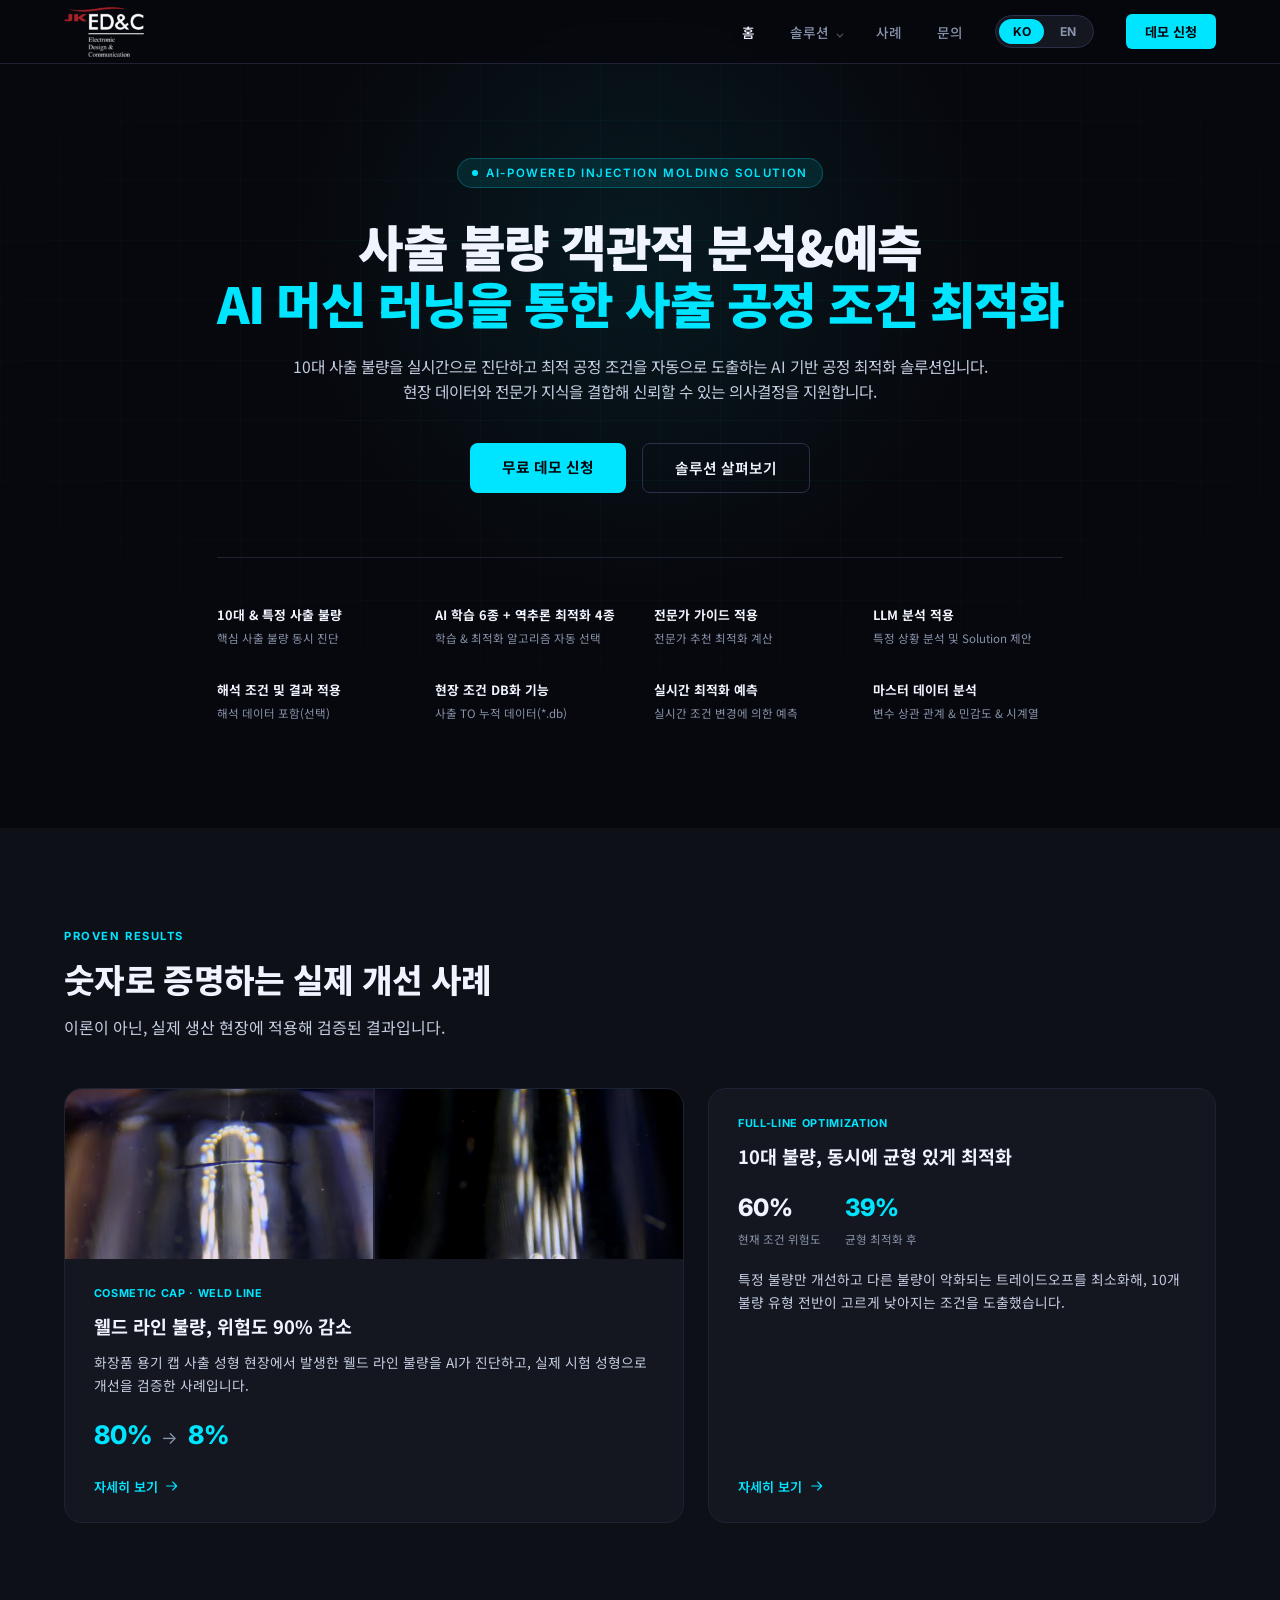
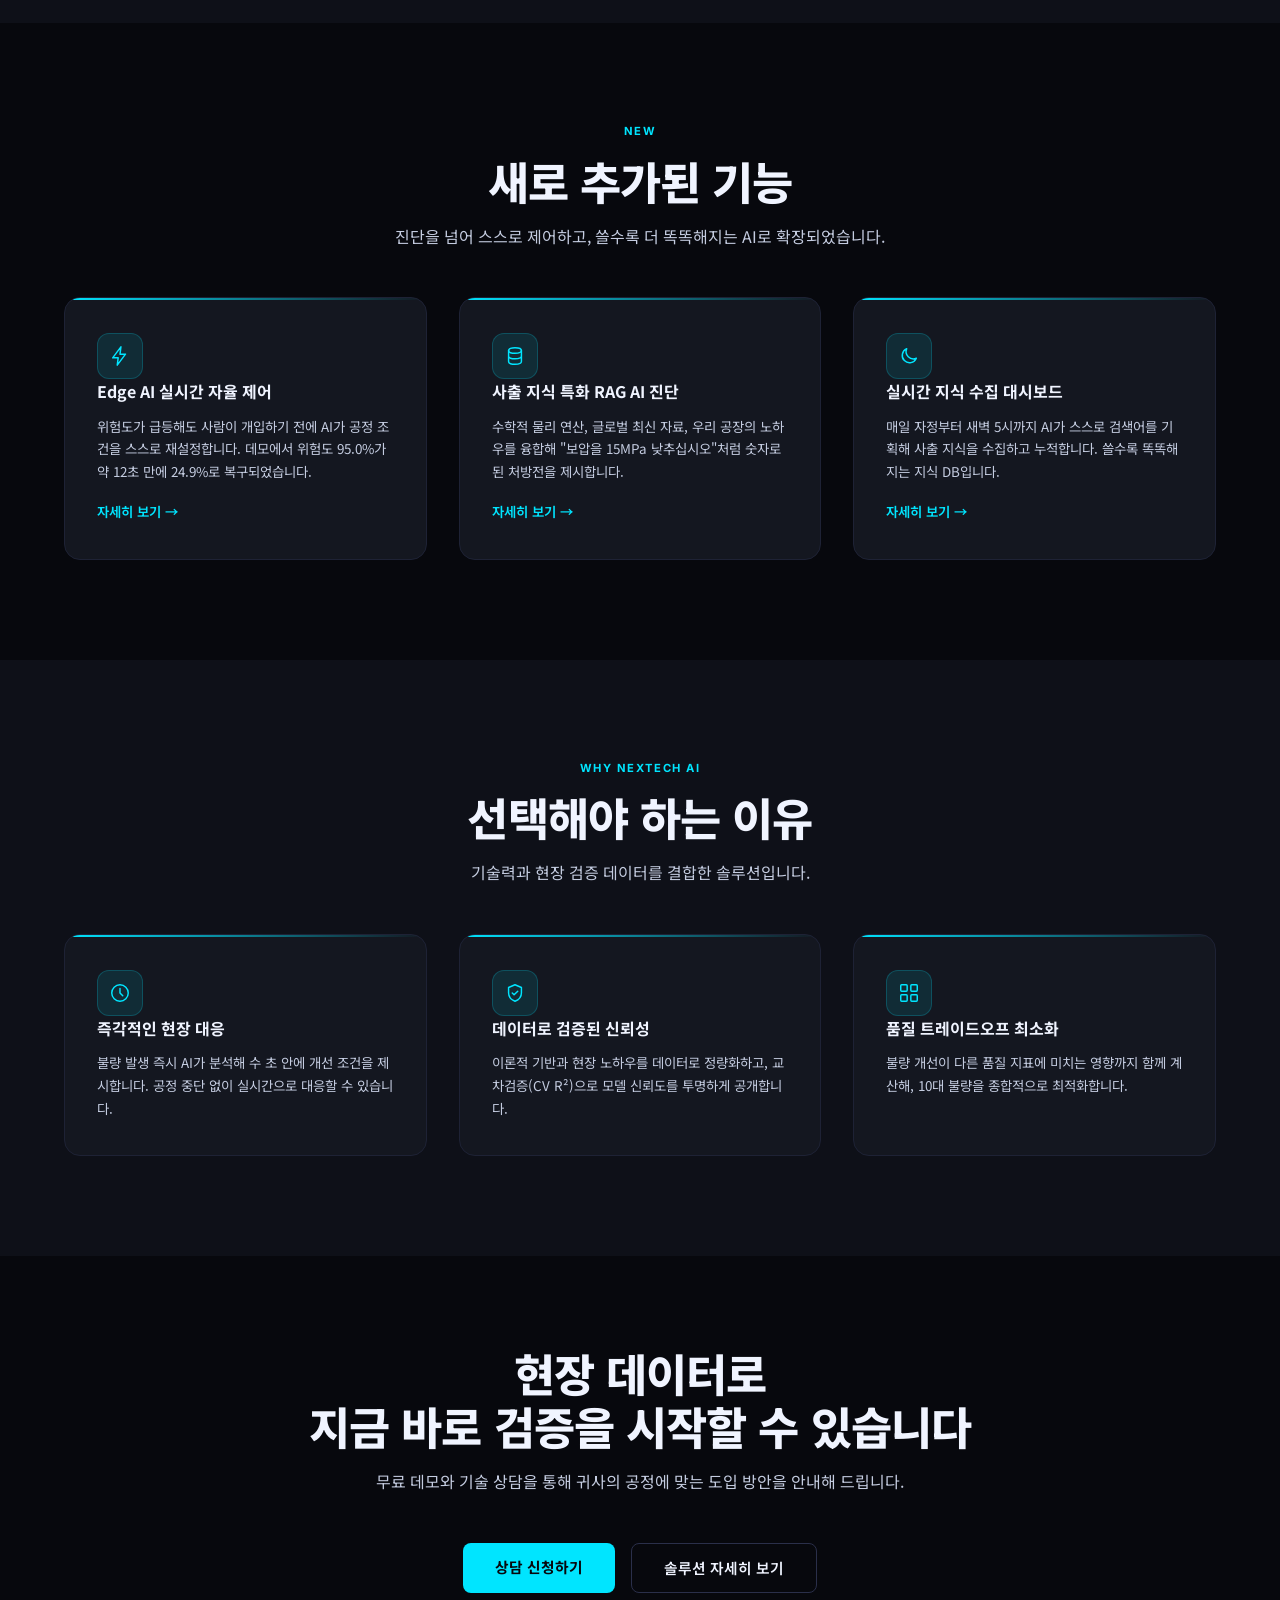
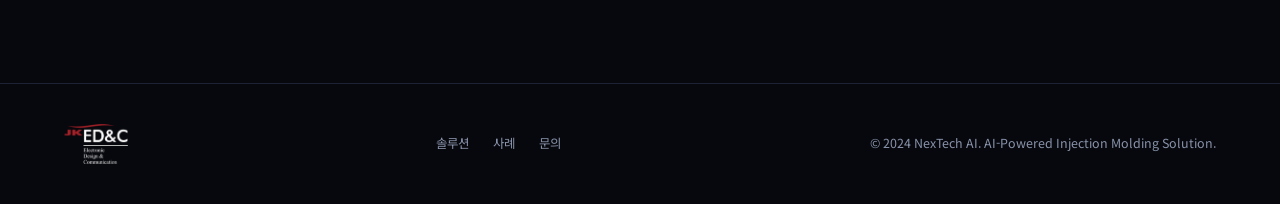
==== index.html @ dfde21a3 "Swap site logo to JK ED&C and add admin-mode logo changer Open any page with ?admin to upload or lin" ====
<!DOCTYPE html>
<html lang="ko">
<head>
<meta charset="UTF-8">
<meta name="viewport" content="width=device-width, initial-scale=1.0">
<title data-i18n="page-title">NexTech AI — 사출 AI 솔루션 | 통합 사출 불량 AI 진단·최적화</title>

<meta name="description" content="사출 AI 솔루션 NexTech AI — 10대 사출 불량(웰드라인, 싱크마크, 플래시, 미성형 등)을 AI가 실시간 진단하고 최적 공정 조건을 자동 도출합니다. 현장 전문가 노하우와 머신러닝을 결합한 사출 성형 불량 개선 솔루션.">
<meta name="keywords" content="사출 AI, 사출 불량, 사출 성형 AI, 웰드라인 개선, 싱크마크, 사출 공정 최적화, 머신러닝 품질관리, 스마트팩토리, 사출성형 불량 진단, NexTech AI">
<meta name="author" content="NexTech AI">
<link rel="canonical" href="https://nextech315.github.io/Injection-Molding-Solution/">
<meta property="og:type" content="website">
<meta property="og:site_name" content="NexTech AI">
<meta property="og:title" content="NexTech AI — 사출 AI 솔루션">
<meta property="og:description" content="10대 사출 불량을 실시간으로 진단하고, 최적 공정 조건을 자동으로 도출하는 AI 기반 사출 성형 최적화 솔루션.">
<meta property="og:url" content="https://nextech315.github.io/Injection-Molding-Solution/">
<meta property="og:locale" content="ko_KR">
<meta name="twitter:card" content="summary">
<meta name="twitter:title" content="NexTech AI — 사출 AI 솔루션">
<meta name="twitter:description" content="10대 사출 불량을 실시간으로 진단하고, 최적 공정 조건을 자동으로 도출하는 AI 기반 사출 성형 최적화 솔루션.">
<script type="application/ld+json">
{
  "@context": "https://schema.org",
  "@type": "SoftwareApplication",
  "name": "NexTech AI 사출 AI 솔루션",
  "applicationCategory": "BusinessApplication",
  "operatingSystem": "Web",
  "description": "10대 사출 불량을 실시간으로 진단하고 최적 공정 조건을 자동으로 도출하는 AI 기반 공정 최적화 솔루션.",
  "url": "https://nextech315.github.io/Injection-Molding-Solution/",
  "provider": { "@type": "Organization", "name": "NexTech AI", "email": "nextech315@gmail.com" },
  "inLanguage": ["ko", "en"]
}
</script>

<link rel="preconnect" href="https://fonts.googleapis.com">
<link href="https://fonts.googleapis.com/css2?family=Inter:wght@300;400;500;600;700;800;900&family=Noto+Sans+KR:wght@300;400;500;700;900&display=swap" rel="stylesheet">
<link rel="stylesheet" href="css/style.css?v=3">
<link rel="stylesheet" href="css/nav-extra.css?v=1">
</head>
<body>

<!-- NAV -->
<nav>
  <a href="index.html" class="nav-logo"><img src="images/logo/logo-nav.png" alt="JK ED&amp;C"></a>
  <div class="nav-right">
    <ul class="nav-links">
      <li><a href="index.html" data-i18n="nav-home">홈</a></li>
      <li><a href="solution.html" data-i18n="nav-solution">솔루션</a></li>
      <li><a href="case.html" data-i18n="nav-case">사례</a></li>
      <li><a href="contact.html" data-i18n="nav-contact">문의</a></li>
    </ul>
    <div class="lang-toggle" role="group" aria-label="Language switch">
      <button type="button" class="lang-btn active" data-lang-btn="ko">KO</button>
      <button type="button" class="lang-btn" data-lang-btn="en">EN</button>
    </div>
    <a href="contact.html" class="nav-cta" data-i18n="nav-cta">데모 신청</a>
  </div>
  <button type="button" class="nav-toggle" aria-label="메뉴 열기" aria-expanded="false">
    <svg class="icon" viewBox="0 0 24 24"><path d="M3 6h18M3 12h18M3 18h18"/></svg>
  </button>
</nav>
<div class="mobile-menu">
  <a href="index.html" data-i18n="nav-home">홈</a>
  <a href="solution.html" data-i18n="nav-solution">솔루션</a>
  <a href="case.html" data-i18n="nav-case">사례</a>
  <a href="contact.html" data-i18n="nav-contact">문의</a>
  <div class="lang-toggle" role="group" aria-label="Language switch">
    <button type="button" class="lang-btn active" data-lang-btn="ko">KO</button>
    <button type="button" class="lang-btn" data-lang-btn="en">EN</button>
  </div>
  <a href="contact.html" class="nav-cta" data-i18n="nav-cta">데모 신청</a>
</div>

<!-- HERO -->
<section id="hero">
  <div class="hero-grid"></div>
  <div class="hero-glow"></div>
  <div class="hero-inner">
    <div class="hero-eyebrow">AI-Powered Injection Molding Solution</div>
    <h1 class="hero-title hero-title-sm" data-i18n="hero-title">
      사출 불량 객관적 분석&amp;예측<br>
      <em>AI 머신 러닝을 통한 사출 공정 조건 최적화</em>
    </h1>
    <p class="hero-sub hero-sub-wide" data-i18n="hero-sub">
      10대 사출 불량을 실시간으로 진단하고 최적 공정 조건을 자동으로 도출하는 AI 기반 공정 최적화 솔루션입니다.<br>
      현장 데이터와 전문가 지식을 결합해 신뢰할 수 있는 의사결정을 지원합니다.
    </p>
    <div class="hero-actions">
      <a href="contact.html" class="btn-primary" data-i18n="hero-btn-primary">무료 데모 신청</a>
      <a href="solution.html" class="btn-outline" data-i18n="hero-btn-outline">솔루션 살펴보기</a>
    </div>
    <div class="hero-features-grid">
      <div class="hero-feature-item">
        <div class="main" data-i18n="hf1-main">10대 & 특정 사출 불량</div>
        <div class="sub" data-i18n="hf1-sub">핵심 사출 불량 동시 진단</div>
      </div>
      <div class="hero-feature-item">
        <div class="main" data-i18n="hf2-main">AI 학습 6종 + 역추론 최적화 4종</div>
        <div class="sub" data-i18n="hf2-sub">학습 & 최적화 알고리즘 자동 선택</div>
      </div>
      <div class="hero-feature-item">
        <div class="main" data-i18n="hf3-main">전문가 가이드 적용</div>
        <div class="sub" data-i18n="hf3-sub">전문가 추천 최적화 계산</div>
      </div>
      <div class="hero-feature-item">
        <div class="main" data-i18n="hf4-main">LLM 분석 적용</div>
        <div class="sub" data-i18n="hf4-sub">특정 상황 분석 및 Solution 제안</div>
      </div>
      <div class="hero-feature-item">
        <div class="main" data-i18n="hf5-main">해석 조건 및 결과 적용</div>
        <div class="sub" data-i18n="hf5-sub">해석 데이터 포함(선택)</div>
      </div>
      <div class="hero-feature-item">
        <div class="main" data-i18n="hf6-main">현장 조건 DB화 기능</div>
        <div class="sub" data-i18n="hf6-sub">사출 TO 누적 데이터(*.db)</div>
      </div>
      <div class="hero-feature-item">
        <div class="main" data-i18n="hf7-main">실시간 최적화 예측</div>
        <div class="sub" data-i18n="hf7-sub">실시간 조건 변경에 의한 예측</div>
      </div>
      <div class="hero-feature-item">
        <div class="main" data-i18n="hf8-main">마스터 데이터 분석</div>
        <div class="sub" data-i18n="hf8-sub">변수 상관 관계 & 민감도 & 시계열</div>
      </div>
    </div>
  </div>
</section>

<!-- CASE HIGHLIGHT (사례 우선 배치) -->
<section id="case-highlight">
  <div class="reveal">
    <span class="section-tag">Proven Results</span>
    <h2 class="section-title title-oneline" data-i18n="hl-title">숫자로 증명하는 실제 개선 사례</h2>
    <p class="section-sub" data-i18n="hl-sub">이론이 아닌, 실제 생산 현장에 적용해 검증된 결과입니다.</p>
  </div>
  <div class="highlight-grid reveal">
    <a href="case.html#case" class="highlight-card">
      <div class="highlight-photos">
        <img src="images/case/transparent-before.jpg" alt="개선 전 화장품 캡 웰드 라인 불량" data-i18n-alt="hl-img1-alt">
        <img src="images/case/transparent-after.jpg" alt="개선 후 화장품 캡 웰드 라인 불량 해소" data-i18n-alt="hl-img2-alt">
      </div>
      <div class="highlight-body">
        <div class="highlight-tag">Cosmetic Cap · Weld Line</div>
        <h3 data-i18n="hl-card1-title">웰드 라인 불량, 위험도 90% 감소</h3>
        <p data-i18n="hl-card1-p">화장품 용기 캡 사출 성형 현장에서 발생한 웰드 라인 불량을 AI가 진단하고, 실제 시험 성형으로 개선을 검증한 사례입니다.</p>
        <div class="highlight-result">
          <span class="num accent">80%</span>
          <span class="arrow">→</span>
          <span class="num accent">8%</span>
        </div>
        <div class="highlight-link">
          <span data-i18n="hl-link">자세히 보기</span>
          <svg class="icon" viewBox="0 0 24 24" style="width:16px;height:16px"><path d="M4 12h15M13 6l6 6-6 6"/></svg>
        </div>
      </div>
    </a>
    <a href="case.html#multicase" class="highlight-card compact">
      <div class="highlight-body">
        <div class="highlight-tag">Full-Line Optimization</div>
        <h3 data-i18n="hl-card2-title">10대 불량, 동시에 균형 있게 최적화</h3>
        <div class="highlight-metric-row">
          <div class="highlight-metric">
            <div class="num">60%</div>
            <div class="lbl" data-i18n="hl-card2-m1">현재 조건 위험도</div>
          </div>
          <div class="highlight-metric">
            <div class="num accent">39%</div>
            <div class="lbl" data-i18n="hl-card2-m2">균형 최적화 후</div>
          </div>
        </div>
        <p data-i18n="hl-card2-p">특정 불량만 개선하고 다른 불량이 악화되는 트레이드오프를 최소화해, 10개 불량 유형 전반이 고르게 낮아지는 조건을 도출했습니다.</p>
        <div class="highlight-link">
          <span data-i18n="hl-link">자세히 보기</span>
          <svg class="icon" viewBox="0 0 24 24" style="width:16px;height:16px"><path d="M4 12h15M13 6l6 6-6 6"/></svg>
        </div>
      </div>
    </a>
  </div>
</section>

<!-- NEW FEATURES -->
<section id="new-features">
  <div class="reveal centered">
    <span class="section-tag">New</span>
    <h2 class="section-title" data-i18n="new-title">새로 추가된 기능</h2>
    <p class="section-sub" data-i18n="new-sub">진단을 넘어 스스로 제어하고, 쓸수록 더 똑똑해지는 AI로 확장되었습니다.</p>
  </div>
  <div class="adv-grid reveal">
    <div class="adv-card">
      <div class="icon-wrap">
        <svg class="icon" viewBox="0 0 24 24"><path d="M13 2 4 14h6l-1 8 9-12h-6l1-8z"/></svg>
      </div>
      <h3 data-i18n="new1-h3">Edge AI 실시간 자율 제어</h3>
      <p data-i18n="new1-p">위험도가 급등해도 사람이 개입하기 전에 AI가 공정 조건을 스스로 재설정합니다. 데모에서 위험도 95.0%가 약 12초 만에 24.9%로 복구되었습니다.</p>
      <a href="solution.html#edge-ai" style="display:inline-block; margin-top:1.1rem; color:var(--cyan); font-size:0.84rem; font-weight:600; text-decoration:none" data-i18n="new-more">자세히 보기 →</a>
    </div>
    <div class="adv-card">
      <div class="icon-wrap">
        <svg class="icon" viewBox="0 0 24 24"><ellipse cx="12" cy="6" rx="7" ry="3"/><path d="M5 6v6c0 1.7 3.1 3 7 3s7-1.3 7-3V6M5 12v6c0 1.7 3.1 3 7 3s7-1.3 7-3v-6"/></svg>
      </div>
      <h3 data-i18n="new2-h3">사출 지식 특화 RAG AI 진단</h3>
      <p data-i18n="new2-p">수학적 물리 연산, 글로벌 최신 자료, 우리 공장의 노하우를 융합해 "보압을 15MPa 낮추십시오"처럼 숫자로 된 처방전을 제시합니다.</p>
      <a href="solution.html#rag-diagnosis" style="display:inline-block; margin-top:1.1rem; color:var(--cyan); font-size:0.84rem; font-weight:600; text-decoration:none" data-i18n="new-more2">자세히 보기 →</a>
    </div>
    <div class="adv-card">
      <div class="icon-wrap">
        <svg class="icon" viewBox="0 0 24 24"><path d="M20 14.5A8 8 0 0 1 9.5 4a8 8 0 1 0 10.5 10.5z"/></svg>
      </div>
      <h3 data-i18n="new3-h3">실시간 지식 수집 대시보드</h3>
      <p data-i18n="new3-p">매일 자정부터 새벽 5시까지 AI가 스스로 검색어를 기획해 사출 지식을 수집하고 누적합니다. 쓸수록 똑똑해지는 지식 DB입니다.</p>
      <a href="solution.html#rag-collect" style="display:inline-block; margin-top:1.1rem; color:var(--cyan); font-size:0.84rem; font-weight:600; text-decoration:none" data-i18n="new-more3">자세히 보기 →</a>
    </div>
  </div>
</section>

<!-- WHY (condensed) -->
<section id="why" style="background:var(--surface)">
  <div class="reveal centered">
    <span class="section-tag">Why NexTech AI</span>
    <h2 class="section-title" data-i18n="why-title">선택해야 하는 이유</h2>
    <p class="section-sub" data-i18n="why-sub">기술력과 현장 검증 데이터를 결합한 솔루션입니다.</p>
  </div>
  <div class="adv-grid reveal">
    <div class="adv-card">
      <div class="icon-wrap">
        <svg class="icon" viewBox="0 0 24 24"><circle cx="12" cy="12" r="9"/><path d="M12 7v5l3 3"/></svg>
      </div>
      <h3 data-i18n="why1-h3">즉각적인 현장 대응</h3>
      <p data-i18n="why1-p">불량 발생 즉시 AI가 분석해 수 초 안에 개선 조건을 제시합니다. 공정 중단 없이 실시간으로 대응할 수 있습니다.</p>
    </div>
    <div class="adv-card">
      <div class="icon-wrap">
        <svg class="icon" viewBox="0 0 24 24"><path d="M12 3l7 3v6c0 4.5-3 7.5-7 9-4-1.5-7-4.5-7-9V6z"/><path d="M9 12l2 2 4-4"/></svg>
      </div>
      <h3 data-i18n="why2-h3">데이터로 검증된 신뢰성</h3>
      <p data-i18n="why2-p">이론적 기반과 현장 노하우를 데이터로 정량화하고, 교차검증(CV R²)으로 모델 신뢰도를 투명하게 공개합니다.</p>
    </div>
    <div class="adv-card">
      <div class="icon-wrap">
        <svg class="icon" viewBox="0 0 24 24"><rect x="3" y="3" width="7" height="7" rx="1"/><rect x="14" y="3" width="7" height="7" rx="1"/><rect x="3" y="14" width="7" height="7" rx="1"/><rect x="14" y="14" width="7" height="7" rx="1"/></svg>
      </div>
      <h3 data-i18n="why3-h3">품질 트레이드오프 최소화</h3>
      <p data-i18n="why3-p">불량 개선이 다른 품질 지표에 미치는 영향까지 함께 계산해, 10대 불량을 종합적으로 최적화합니다.</p>
    </div>
  </div>
</section>

<!-- CONTACT BANNER -->
<section id="cta-banner" style="text-align:center; padding:90px 5vw;">
  <div class="reveal">
    <h2 class="section-title" data-i18n="cta-title">현장 데이터로<br>지금 바로 검증을 시작할 수 있습니다</h2>
    <p class="section-sub" style="margin-left:auto;margin-right:auto" data-i18n="cta-sub">무료 데모와 기술 상담을 통해 귀사의 공정에 맞는 도입 방안을 안내해 드립니다.</p>
    <div class="hero-actions" style="justify-content:center">
      <a href="contact.html" class="btn-primary" data-i18n="cta-btn1">상담 신청하기</a>
      <a href="solution.html" class="btn-outline" data-i18n="cta-btn2">솔루션 자세히 보기</a>
    </div>
  </div>
</section>

<!-- FOOTER -->
<footer>
  <a href="index.html" class="footer-logo"><img src="images/logo/logo-nav.png" alt="JK ED&amp;C"></a>
  <div class="footer-links">
    <a href="solution.html" data-i18n="nav-solution">솔루션</a>
    <a href="case.html" data-i18n="nav-case">사례</a>
    <a href="contact.html" data-i18n="nav-contact">문의</a>
  </div>
  <span>© 2024 NexTech AI. AI-Powered Injection Molding Solution.</span>
</footer>

<script>
const PAGE_EN = {
  "page-title": "NexTech AI — Integrated Injection Defect AI Solution",
  "nav-home": "Home",
  "nav-solution": "Solution",
  "nav-case": "Case Studies",
  "nav-contact": "Contact",
  "nav-cta": "Request Demo",
  "hero-title": "Objective Analysis &amp; Prediction of Injection Defects<br>\n      <em>AI Machine Learning-Based Injection Process Optimization</em>",
  "hero-sub": "An AI-driven process optimization solution that diagnoses the top 10 injection molding defects in real time and automatically derives optimal process conditions.<br>\n      Combines field data with expert knowledge to support reliable decision-making.",
  "hero-btn-primary": "Request Free Demo",
  "hero-btn-outline": "Explore the Solution",
  "hero-stat1-unit": "",
  "hero-stat1-label": "Core defects diagnosed at once",
  "hero-stat2-unit": "",
  "hero-stat2-label": "AI algorithms auto-selected",
  "hero-stat3-unit": "s",
  "hero-stat3-label": "Time to optimal process",
  "hero-stat4-label": "Korean & English supported",
  "hf1-main": "Top 10 &amp; Specific Injection Defects",
  "hf1-sub": "Core defects diagnosed simultaneously",
  "hf2-main": "6 Learning Models + 4 Inverse Optimizers",
  "hf2-sub": "Learning &amp; optimization algorithms auto-selected",
  "hf3-main": "Expert Guidance Applied",
  "hf3-sub": "Expert-recommended optimal calculation",
  "hf4-main": "LLM Analysis Applied",
  "hf4-sub": "Situation-specific analysis and solution proposal",
  "hf5-main": "CAE Conditions &amp; Results Integration",
  "hf5-sub": "CAE simulation data included (optional)",
  "hf6-main": "Field Condition DB Function",
  "hf6-sub": "Accumulated injection TO data (*.db)",
  "hf7-main": "Real-Time Optimization Prediction",
  "hf7-sub": "Prediction based on real-time condition changes",
  "hf8-main": "Master Data Analysis",
  "hf8-sub": "Variable correlation &amp; sensitivity &amp; time series",
  "hl-title": "Results Proven in Numbers",
  "hl-sub": "Not theory &mdash; outcomes verified on the actual production floor.",
  "hl-img1-alt": "Before: cosmetic cap with weld line defect",
  "hl-img2-alt": "After: cosmetic cap weld line defect resolved",
  "hl-card1-title": "Weld Line Risk Cut by 90%",
  "hl-card1-p": "AI diagnosed a weld line defect on a cosmetic cap injection line, and the improvement was verified through actual trial molding.",
  "hl-card2-title": "All 10 Defects Optimized Together, in Balance",
  "hl-card2-m1": "Current condition risk",
  "hl-card2-m2": "After balanced optimization",
  "hl-card2-p": "Minimizes the trade-off where fixing one defect worsens another, arriving at conditions where all 10 defect types decrease evenly.",
  "hl-link": "View Details",
  "why-title": "Why Choose NexTech AI",
  "why-sub": "A solution built by combining technical expertise with field-verified data.",
  "why1-h3": "Immediate On-Site Response",
  "why1-p": "The moment a defect occurs, AI analyzes it and proposes improved conditions within seconds &mdash; enabling real-time response without stopping production.",
  "why2-h3": "Reliability Backed by Data",
  "why2-p": "Quantifies theoretical foundations and field know-how as data, transparently disclosing model reliability through cross-validation (CV R&sup2;).",
  "why3-h3": "Minimized Quality Trade-Offs",
  "why3-p": "Calculates how improving one defect affects other quality metrics, comprehensively optimizing across all 10 defect types.",
  "new-title": "New Features",
  "new-sub": "Now going beyond diagnosis &mdash; AI that controls on its own and gets smarter the more you use it.",
  "new1-h3": "Edge AI Real-Time Autonomous Control",
  "new1-p": "Even when risk spikes, AI resets the process conditions on its own before a human has to step in. In the demo, risk of 95.0% was brought back to 24.9% in about 12 seconds.",
  "new-more": "Learn more &rarr;",
  "new2-h3": "Knowledge-RAG AI Diagnosis for Injection Molding",
  "new2-p": "It fuses physics-based calculation, the latest global research, and your plant&rsquo;s own know-how to prescribe in numbers &mdash; like &ldquo;lower the packing pressure by 15 MPa.&rdquo;",
  "new-more2": "Learn more &rarr;",
  "new3-h3": "Real-Time Knowledge Collection Dashboard",
  "new3-p": "From midnight to 5 a.m. every day, AI plans its own search queries to collect and accumulate injection molding knowledge &mdash; a knowledge DB that gets smarter the more it is used.",
  "new-more3": "Learn more &rarr;",
  "cta-title": "Start Verification Right Now<br>With Your Field Data",
  "cta-sub": "We'll guide you through a deployment plan tailored to your process via a free demo and technical consultation.",
  "cta-btn1": "Request a Consultation",
  "cta-btn2": "Explore the Solution"
};
</script>
<script src="js/main.js"></script>
<script src="js/nav-extra.js?v=1"></script>
<script src="js/admin-logo.js?v=1"></script>
</body>
</html>
---- css/style.css ----
/* ============================================================
   NexTech AI — Shared Stylesheet
   ============================================================ */
*, *::before, *::after { box-sizing: border-box; margin: 0; padding: 0; }

:root {
  --bg:       #07080D;
  --surface:  #0E1018;
  --panel:    #141720;
  --border:   #1E2235;
  --border2:  #2A2F4A;
  --cyan:     #00E5FF;
  --cyan-dim: rgba(0,229,255,0.10);
  --red:      #FF3B6B;
  --amber:    #FFB300;
  --white:    #F0F4FF;
  --gray:     #8892AA;
  --lgray:    #C4CCE0;
  --font-ko:  'Noto Sans KR', sans-serif;
  --font-en:  'Inter', sans-serif;
}

html { scroll-behavior: smooth; }

body {
  background: var(--bg);
  color: var(--white);
  font-family: var(--font-ko);
  line-height: 1.6;
  overflow-x: hidden;
}

a { color: inherit; }

/* ── ICONS ── */
.icon {
  width: 22px; height: 22px;
  stroke: currentColor;
  stroke-width: 1.6;
  fill: none;
  stroke-linecap: round;
  stroke-linejoin: round;
  display: block;
}
.icon-wrap {
  width: 46px; height: 46px; border-radius: 12px;
  background: var(--cyan-dim); border: 1px solid rgba(0,229,255,0.2);
  color: var(--cyan);
  display: flex; align-items: center; justify-content: center;
  flex-shrink: 0;
}
.icon-wrap.sm { width: 36px; height: 36px; border-radius: 9px; }
.icon-wrap.sm .icon { width: 18px; height: 18px; }
.icon-wrap.neutral { background: var(--panel); border-color: var(--border2); color: var(--lgray); }

/* Precise accent utility — use ONLY around the specific number/word that needs emphasis */
.accent { color: var(--cyan); }

/* ── NAV ── */
nav {
  position: fixed; top: 0; left: 0; right: 0; z-index: 200;
  display: flex; align-items: center; justify-content: space-between;
  padding: 0 5vw;
  height: 64px;
  background: rgba(7,8,13,0.85);
  backdrop-filter: blur(14px);
  border-bottom: 1px solid var(--border);
}
.nav-logo {
  font-family: var(--font-en);
  font-weight: 800;
  font-size: 1.1rem;
  letter-spacing: 0.04em;
  color: var(--white);
  text-decoration: none;
  flex-shrink: 0;
  display: flex;
  align-items: center;
}
.nav-logo img { height: 50px; width: auto; display: block; }
.nav-logo span { color: var(--cyan); }
.nav-right { display: flex; align-items: center; gap: 2rem; }
.nav-links { display: flex; gap: 2.2rem; list-style: none; }
.nav-links a {
  font-size: 0.85rem; font-weight: 500;
  color: var(--gray); text-decoration: none;
  transition: color 0.2s;
  white-space: nowrap;
}
.nav-links a:hover, .nav-links a.active { color: var(--white); }
.nav-cta {
  background: var(--cyan); color: var(--bg);
  font-size: 0.82rem; font-weight: 700;
  padding: 0.45rem 1.2rem; border-radius: 6px;
  text-decoration: none;
  transition: opacity 0.2s;
  white-space: nowrap;
}
.nav-cta:hover { opacity: 0.85; }

.lang-toggle {
  display: flex; align-items: center; gap: 2px;
  background: var(--panel); border: 1px solid var(--border2);
  border-radius: 20px; padding: 3px;
}
.lang-btn {
  font-family: var(--font-en); font-size: 0.76rem; font-weight: 700;
  color: var(--gray); background: transparent; border: none;
  border-radius: 16px; padding: 0.32rem 0.85rem;
  cursor: pointer; transition: background 0.2s, color 0.2s;
}
.lang-btn:hover { color: var(--white); }
.lang-btn.active { background: var(--cyan); color: var(--bg); }

.nav-toggle {
  display: none;
  width: 40px; height: 40px;
  border: 1px solid var(--border2); border-radius: 8px;
  background: var(--panel);
  align-items: center; justify-content: center;
  cursor: pointer;
  flex-shrink: 0;
}
.nav-toggle .icon { width: 20px; height: 20px; }

.mobile-menu {
  position: fixed; top: 64px; left: 0; right: 0; bottom: 0;
  background: var(--bg);
  z-index: 190;
  display: none;
  flex-direction: column;
  padding: 2rem 6vw;
  gap: 0.5rem;
  overflow-y: auto;
}
.mobile-menu.open { display: flex; }
.mobile-menu a {
  font-size: 1.15rem; font-weight: 600; color: var(--white);
  text-decoration: none; padding: 1rem 0;
  border-bottom: 1px solid var(--border);
}
.mobile-menu .lang-toggle { margin-top: 1.5rem; align-self: flex-start; }
.mobile-menu .nav-cta { margin-top: 1rem; text-align: center; padding: 0.9rem; }

/* ── PAGE HEADER (sub-pages) ── */
.page-header {
  padding: 150px 5vw 60px;
  border-bottom: 1px solid var(--border);
}
.page-header .section-tag { display: block; margin-bottom: 0.8rem; }
.page-header h1 {
  font-size: clamp(2rem, 4vw, 3rem); font-weight: 800;
  letter-spacing: -0.02em; line-height: 1.2; margin-bottom: 1rem;
}
.page-header p { font-size: 1rem; color: var(--lgray); max-width: 620px; }

/* ── HERO (home) ── */
#hero {
  min-height: 92vh;
  display: flex; align-items: center; justify-content: center;
  padding: 120px 5vw 70px;
  position: relative;
  overflow: hidden;
}
.hero-grid {
  position: absolute; inset: 0;
  background-image:
    linear-gradient(rgba(0,229,255,0.035) 1px, transparent 1px),
    linear-gradient(90deg, rgba(0,229,255,0.035) 1px, transparent 1px);
  background-size: 60px 60px;
  mask-image: radial-gradient(ellipse 80% 60% at 50% 40%, black 30%, transparent 100%);
}
.hero-glow {
  position: absolute;
  width: 700px; height: 700px;
  border-radius: 50%;
  background: radial-gradient(circle, rgba(0,229,255,0.08) 0%, transparent 70%);
  top: -100px; left: 50%; transform: translateX(-50%);
  pointer-events: none;
}
.hero-inner {
  position: relative; z-index: 1;
  max-width: 880px; text-align: center;
}
.hero-eyebrow {
  display: inline-flex; align-items: center; gap: 0.5rem;
  font-family: var(--font-en);
  font-size: 0.72rem; font-weight: 600;
  letter-spacing: 0.14em; text-transform: uppercase;
  color: var(--cyan);
  background: var(--cyan-dim);
  border: 1px solid rgba(0,229,255,0.25);
  border-radius: 20px; padding: 0.3rem 0.9rem;
  margin-bottom: 1.8rem;
}
.hero-eyebrow::before {
  content: '';
  width: 6px; height: 6px; border-radius: 50%;
  background: var(--cyan);
  animation: pulse 2s infinite;
}
@keyframes pulse {
  0%,100% { opacity: 1; transform: scale(1); }
  50% { opacity: 0.4; transform: scale(0.7); }
}
.hero-title {
  font-size: clamp(2.4rem, 5vw, 3.9rem);
  font-weight: 900;
  line-height: 1.16;
  letter-spacing: -0.03em;
  margin-bottom: 1.4rem;
}
.hero-title-sm { font-size: clamp(1.9rem, 4vw, 3.1rem); }
.hero-title em { font-style: normal; color: var(--cyan); }
.hero-sub {
  font-size: 1.05rem; font-weight: 400;
  color: var(--lgray); max-width: 640px; margin: 0 auto 2.4rem;
}
.hero-sub-wide { max-width: 800px !important; font-size: 0.98rem; }
.hero-actions { display: flex; gap: 1rem; justify-content: center; flex-wrap: wrap; }
.btn-primary {
  background: var(--cyan); color: var(--bg);
  font-weight: 700; font-size: 0.92rem;
  padding: 0.78rem 2rem; border-radius: 8px;
  text-decoration: none;
  transition: transform 0.2s, opacity 0.2s;
  display: inline-block;
  border: none; cursor: pointer;
}
.btn-primary:hover { transform: translateY(-2px); opacity: 0.9; }
.btn-outline {
  background: transparent; color: var(--white);
  font-weight: 600; font-size: 0.92rem;
  padding: 0.78rem 2rem; border-radius: 8px;
  border: 1px solid var(--border2);
  text-decoration: none;
  transition: border-color 0.2s, transform 0.2s;
  display: inline-block;
}
.btn-outline:hover { border-color: var(--gray); transform: translateY(-2px); }

.hero-stats {
  display: flex; gap: 3rem; justify-content: center;
  margin-top: 4rem; padding-top: 3rem;
  border-top: 1px solid var(--border);
  flex-wrap: wrap;
}
.hero-stat-num {
  font-family: var(--font-en);
  font-size: 2.2rem; font-weight: 800;
  color: var(--white); display: block;
}
.hero-stat-num .accent { color: var(--cyan); }
.hero-stat-label {
  font-size: 0.78rem; color: var(--gray);
  display: block; margin-top: 0.2rem;
}
.hero-features-grid {
  display: grid; grid-template-columns: repeat(4, 1fr);
  gap: 2.2rem 1.8rem;
  margin-top: 4rem; padding-top: 3rem;
  border-top: 1px solid var(--border);
  text-align: left;
}
.hero-feature-item .main {
  font-size: 0.8rem; font-weight: 700; color: var(--white);
  margin-bottom: 0.35rem; line-height: 1.4;
  white-space: nowrap;
}
.hero-feature-item .sub {
  font-size: 0.72rem; color: var(--gray); line-height: 1.4;
}

/* ── SECTION BASE ── */
section { padding: 100px 5vw; }
.section-tag {
  font-family: var(--font-en);
  font-size: 0.7rem; font-weight: 700;
  letter-spacing: 0.14em; text-transform: uppercase;
  color: var(--cyan); margin-bottom: 0.8rem;
  display: block;
}
.section-title {
  font-size: clamp(1.9rem, 3.5vw, 2.8rem);
  font-weight: 800; letter-spacing: -0.02em;
  line-height: 1.2; margin-bottom: 1rem;
}
.title-oneline {
  font-size: clamp(1.5rem, 2.6vw, 2.2rem) !important;
  white-space: nowrap;
}
.section-sub {
  font-size: 1rem; color: var(--lgray);
  max-width: 560px; margin-bottom: 3rem;
}
.section-sub-wide { max-width: 780px !important; }
.centered { text-align: center; }
.centered .section-sub { margin: 0 auto 3rem; }
.section-foot-link {
  margin-top: 2.5rem; display: flex; justify-content: center;
}

/* ── HOME: CASE HIGHLIGHT (사례 먼저 보여주기) ── */
#case-highlight { background: var(--surface); }
.highlight-grid { display: grid; grid-template-columns: 1.1fr 0.9fr; gap: 1.5rem; margin-top: 3rem; }
.highlight-card {
  background: var(--panel); border: 1px solid var(--border);
  border-radius: 18px; overflow: hidden;
  display: flex; flex-direction: column;
  text-decoration: none; color: inherit;
  transition: border-color 0.25s, transform 0.25s;
}
.highlight-card:hover { border-color: var(--cyan); transform: translateY(-4px); }
.highlight-photos { display: grid; grid-template-columns: 1fr 1fr; gap: 2px; background: var(--border); }
.highlight-photos img { width: 100%; height: 170px; object-fit: cover; display: block; }
.highlight-body { padding: 1.6rem 1.8rem; flex: 1; display: flex; flex-direction: column; }
.highlight-tag {
  font-family: var(--font-en); font-size: 0.68rem; font-weight: 700;
  letter-spacing: 0.06em; text-transform: uppercase; color: var(--cyan);
  margin-bottom: 0.6rem;
}
.highlight-body h3 { font-size: 1.15rem; font-weight: 700; margin-bottom: 0.6rem; }
.highlight-body p { font-size: 0.86rem; color: var(--lgray); line-height: 1.65; margin-bottom: 1.2rem; flex: 1; }
.highlight-result { display: flex; align-items: baseline; gap: 0.6rem; font-family: var(--font-en); }
.highlight-result .num { font-size: 1.6rem; font-weight: 800; color: var(--white); }
.highlight-result .num.accent { color: var(--cyan); }
.highlight-result .arrow { color: var(--gray); font-size: 1.1rem; }
.highlight-link { margin-top: 1.2rem; font-size: 0.82rem; font-weight: 600; color: var(--cyan); display: flex; align-items: center; gap: 0.4rem; }

.highlight-card.compact .highlight-body { justify-content: center; }
.highlight-metric-row { display: flex; gap: 1.5rem; margin-top: 0.5rem; margin-bottom: 1.2rem; }
.highlight-metric { }
.highlight-metric .num { font-family: var(--font-en); font-size: 1.5rem; font-weight: 800; }
.highlight-metric .num.accent { color: var(--cyan); }
.highlight-metric .lbl { font-size: 0.72rem; color: var(--gray); margin-top: 0.2rem; }

/* ── PROBLEM / SOLUTION ── */
#problem { background: var(--surface); }
.prob-grid {
  display: grid; grid-template-columns: 1fr 1fr;
  gap: 1.5px; background: var(--border);
  border: 1px solid var(--border);
  border-radius: 16px; overflow: hidden;
  margin-top: 3rem;
}
.prob-cell { background: var(--panel); padding: 2rem 2.2rem; }
.prob-cell .icon-wrap { margin-bottom: 1.2rem; }
.prob-cell h4 { font-size: 1rem; font-weight: 700; margin-bottom: 0.5rem; }
.prob-cell p { font-size: 0.88rem; color: var(--lgray); line-height: 1.7; }
.prob-cell.highlight { background: var(--cyan-dim); border: 1px solid rgba(0,229,255,0.18); }
.prob-cell.highlight h4 { color: var(--cyan); }

/* ── HOW IT WORKS ── */
#how { position: relative; overflow: hidden; }
.how-line {
  position: absolute; left: 50%; top: 180px; bottom: 60px;
  width: 1px; background: linear-gradient(to bottom, transparent, var(--border) 10%, var(--border) 90%, transparent);
  transform: translateX(-50%);
}
.how-steps { display: flex; flex-direction: column; gap: 3rem; margin-top: 3.5rem; }
.how-step { display: grid; grid-template-columns: 1fr 60px 1fr; gap: 2rem; align-items: start; }
.how-step:nth-child(even) .step-content { order: 3; text-align: right; }
.how-step:nth-child(even) .step-spacer { order: 2; }
.how-step:nth-child(even) .step-card { order: 1; }
.step-num-wrap { display: flex; flex-direction: column; align-items: center; gap: 0; }
.step-num {
  width: 44px; height: 44px; border-radius: 50%;
  background: var(--panel); border: 1px solid var(--border2);
  display: flex; align-items: center; justify-content: center;
  font-family: var(--font-en); font-size: 0.82rem; font-weight: 800;
  color: var(--cyan);
  position: relative; z-index: 1;
}
.step-content h3 { font-size: 1.15rem; font-weight: 700; margin-bottom: 0.5rem; }
.step-content p { font-size: 0.87rem; color: var(--lgray); line-height: 1.7; }
.step-card { background: var(--panel); border: 1px solid var(--border); border-radius: 12px; padding: 1.4rem 1.6rem; }
.step-card-label {
  font-family: var(--font-en); font-size: 0.68rem; font-weight: 600;
  letter-spacing: 0.1em; text-transform: uppercase;
  color: var(--gray); margin-bottom: 0.7rem;
}
.step-card-items { display: flex; flex-direction: column; gap: 0.4rem; }
.step-card-item { display: flex; align-items: center; gap: 0.6rem; font-size: 0.83rem; color: var(--lgray); }
.step-card-item::before { content: ''; width: 5px; height: 5px; border-radius: 50%; background: var(--cyan); flex-shrink: 0; }

/* ── TARGETS / DEFECTS GRID ── */
.defects-grid { display: grid; grid-template-columns: repeat(5, 1fr); gap: 1rem; margin-top: 3rem; }
.defect-card {
  background: var(--panel); border: 1px solid var(--border);
  border-radius: 10px; padding: 1.3rem 1.1rem;
  transition: border-color 0.25s, transform 0.25s;
  cursor: default;
}
.defect-card:hover { border-color: var(--cyan); transform: translateY(-4px); }
.defect-num { font-family: var(--font-en); font-size: 0.68rem; font-weight: 700; color: var(--gray); margin-bottom: 0.6rem; }
.defect-name-ko { font-size: 0.9rem; font-weight: 700; margin-bottom: 0.2rem; line-height: 1.4; }
.defect-name-en { font-size: 0.72rem; color: var(--gray); font-family: var(--font-en); }

/* ── FEATURES ── */
#features { background: var(--surface); overflow: hidden; }
.features-grid { display: grid; grid-template-columns: repeat(3, 1fr); gap: 1.5rem; margin-top: 3rem; }
.feature-card { background: var(--panel); border: 1px solid var(--border); border-radius: 14px; padding: 2rem; transition: border-color 0.25s; }
.feature-card:hover { border-color: var(--border2); }
.feature-card .icon-wrap { margin-bottom: 1.2rem; }
.feature-card h3 { font-size: 1rem; font-weight: 700; margin-bottom: 0.5rem; }
.feature-card p { font-size: 0.85rem; color: var(--lgray); line-height: 1.7; }

/* ── ALGORITHM ── */
.algo-wrap { display: grid; grid-template-columns: 1fr 1fr; gap: 4rem; align-items: start; margin-top: 3rem; }
.algo-list { display: flex; flex-direction: column; gap: 1rem; }
.algo-opt-section { margin-top: 4rem; padding-top: 3rem; }
.algo-opt-label {
  font-family: var(--font-en); font-size: 0.72rem; font-weight: 600;
  letter-spacing: 0.08em; text-transform: uppercase;
  color: var(--gray); margin-bottom: 1.5rem;
}
.algo-list-4col { flex-direction: row; flex-wrap: wrap; }
.algo-list-4col .algo-item { flex: 1 1 240px; flex-direction: column; align-items: flex-start; }
.algo-list-4col .algo-badge { margin-bottom: 0.6rem; }
.algo-item {
  display: flex; gap: 1rem; align-items: flex-start;
  padding: 1.2rem 1.4rem;
  background: var(--panel); border: 1px solid var(--border); border-radius: 10px;
  transition: border-color 0.2s;
}
.algo-item:hover { border-color: var(--border2); }
.algo-badge {
  background: var(--cyan-dim); color: var(--cyan);
  font-family: var(--font-en); font-size: 0.7rem; font-weight: 700;
  padding: 0.2rem 0.6rem; border-radius: 4px;
  white-space: nowrap; margin-top: 0.1rem;
  border: 1px solid rgba(0,229,255,0.2);
}
.algo-item h4 { font-size: 0.9rem; font-weight: 700; margin-bottom: 0.25rem; }
.algo-item p { font-size: 0.8rem; color: var(--lgray); }
.algo-visual { background: var(--panel); border: 1px solid var(--border); border-radius: 16px; padding: 2rem; }
.algo-visual-title {
  font-family: var(--font-en); font-size: 0.72rem; font-weight: 600;
  letter-spacing: 0.08em; text-transform: uppercase;
  color: var(--gray); margin-bottom: 1.5rem;
}
.algo-bar-row { margin-bottom: 1.2rem; }
.algo-bar-label { display: flex; justify-content: space-between; font-size: 0.8rem; margin-bottom: 0.5rem; }
.algo-bar-label span:last-child { color: var(--cyan); font-family: var(--font-en); font-weight: 700; }
.algo-bar-track { height: 6px; background: var(--bg); border-radius: 3px; overflow: hidden; }
.algo-bar-fill { height: 100%; background: linear-gradient(90deg, var(--cyan), #0090a8); border-radius: 3px; }

/* ── VIDEO / DEMO ── */
#demo { background: var(--surface); }
.video-frame {
  margin-top: 3rem;
  position: relative;
  width: 100%;
  max-width: 920px;
  aspect-ratio: 16 / 9;
  background: var(--panel);
  border: 1px solid var(--border);
  border-radius: 18px;
  overflow: hidden;
}
.video-frame video, .video-frame iframe {
  width: 100%; height: 100%; display: block; border: none;
}
.video-placeholder {
  position: absolute; inset: 0;
  display: flex; flex-direction: column; align-items: center; justify-content: center;
  gap: 1rem; color: var(--gray); text-align: center; padding: 2rem;
}
.video-placeholder .icon-wrap { width: 60px; height: 60px; border-radius: 50%; }
.video-placeholder .icon-wrap .icon { width: 26px; height: 26px; }
.video-placeholder p { font-size: 0.85rem; max-width: 360px; }

/* ── CASE STUDY ── */
#case { }
.case-wrap { display: grid; grid-template-columns: 1fr 1fr; gap: 4rem; align-items: stretch; margin-top: 3rem; }
.case-timeline { display: flex; flex-direction: column; gap: 0; }
.case-step { display: flex; gap: 1.3rem; padding-bottom: 2rem; position: relative; }
.case-step:not(:last-child)::after {
  content: ''; position: absolute; left: 15px; top: 34px; bottom: 4px; width: 1px; background: var(--border);
}
.case-dot {
  width: 32px; height: 32px; border-radius: 50%; flex-shrink: 0;
  background: var(--panel); border: 1px solid var(--border2);
  display: flex; align-items: center; justify-content: center;
  font-family: var(--font-en); font-size: 0.78rem; font-weight: 800; color: var(--cyan);
  position: relative; z-index: 1;
}
.case-step-body h4 { font-size: 0.95rem; font-weight: 700; margin-bottom: 0.3rem; }
.case-step-body p { font-size: 0.83rem; color: var(--lgray); line-height: 1.6; }
.case-result { background: var(--panel); border: 1px solid var(--border); border-radius: 16px; padding: 2rem; height: 100%; display: flex; flex-direction: column; justify-content: center; }
.case-result-title {
  font-family: var(--font-en); font-size: 0.72rem; font-weight: 600;
  letter-spacing: 0.08em; text-transform: uppercase; color: var(--gray); margin-bottom: 1.5rem;
}
.case-metrics { display: flex; flex-direction: column; gap: 2rem; }
.case-metric { padding-bottom: 1.2rem; border-bottom: 1px solid var(--border); }
.case-metric:last-child { border-bottom: none; padding-bottom: 0; }
.case-metric-label { font-size: 0.78rem; color: var(--gray); margin-bottom: 0.4rem; }
.case-metric-row { display: flex; align-items: baseline; gap: 0.9rem; flex-wrap: wrap; }
.case-metric-val { font-family: var(--font-en); font-size: 2rem; font-weight: 800; }
.case-metric-val .accent { color: var(--cyan); }
.case-metric-sub { font-size: 0.75rem; color: var(--gray); }
.case-badge {
  display: inline-block; margin-top: 0.6rem;
  font-size: 0.75rem; font-weight: 700; padding: 0.25rem 0.7rem; border-radius: 20px;
}
.badge-green { background: rgba(16,185,129,0.12); color: #10b981; border: 1px solid rgba(16,185,129,0.2); }
.badge-amber { background: rgba(255,179,0,0.1); color: var(--amber); border: 1px solid rgba(255,179,0,0.2); }

.case-photos { margin-top: 3.5rem; }
.case-photos-label { font-size: 0.78rem; font-weight: 600; color: var(--gray); margin-bottom: 1.2rem; }
.case-photo-groups { display: grid; grid-template-columns: 1fr 1fr; gap: 2rem; }
.case-photo-group-title { font-size: 0.85rem; font-weight: 700; color: var(--lgray); margin-bottom: 0.8rem; }
.case-photo-pair { display: grid; grid-template-columns: 1fr 1fr; gap: 0.9rem; }
.case-photo-card { background: var(--panel); border: 1px solid var(--border); border-radius: 14px; overflow: hidden; position: relative; }
.case-photo-card img { display: block; width: 100%; height: 150px; object-fit: cover; }
.case-photo-tag {
  position: absolute; top: 0.7rem; left: 0.7rem;
  font-family: var(--font-en); font-size: 0.68rem; font-weight: 800;
  letter-spacing: 0.03em; padding: 0.25rem 0.6rem; border-radius: 20px;
  text-transform: uppercase;
}
.tag-before { background: rgba(255,59,107,0.14); color: var(--red); border: 1px solid rgba(255,59,107,0.25); }
.tag-after { background: rgba(16,185,129,0.14); color: #10b981; border: 1px solid rgba(16,185,129,0.25); }
.case-photo-caption { padding: 0.7rem 0.9rem; font-size: 0.76rem; color: var(--gray); }
.case-photo-note { margin-top: 1.4rem; font-size: 0.76rem; color: var(--gray); }

/* ── MULTI-DEFECT CASE ── */
#multicase { background: var(--surface); }
.multi-intro { display: grid; grid-template-columns: 1fr 1fr; gap: 4rem; align-items: start; margin-top: 3rem; }
.multi-intro-text h4 { font-size: 0.95rem; font-weight: 700; margin-bottom: 0.6rem; }
.multi-intro-text p { font-size: 0.85rem; color: var(--lgray); line-height: 1.7; margin-bottom: 1rem; }
.riskbars { background: var(--panel); border: 1px solid var(--border); border-radius: 16px; padding: 1.8rem 2rem; }
.riskbars-title { font-size: 0.78rem; font-weight: 600; color: var(--gray); margin-bottom: 1.4rem; }
.riskbar-row { display: grid; grid-template-columns: 130px 1fr 52px; align-items: center; gap: 0.8rem; margin-bottom: 0.9rem; }
.riskbar-label { font-size: 0.78rem; color: var(--lgray); }
.riskbar-track { height: 8px; border-radius: 6px; background: var(--bg); overflow: hidden; }
.riskbar-fill { height: 100%; border-radius: 6px; background: linear-gradient(90deg, var(--amber), var(--red)); }
.riskbar-val { font-family: var(--font-en); font-size: 0.82rem; font-weight: 700; color: var(--red); text-align: right; }

.multi-flow { margin-top: 3.5rem; }
.multi-flow-label { font-size: 0.78rem; font-weight: 600; color: var(--gray); margin-bottom: 1.5rem; }
.risk-flow { display: flex; align-items: stretch; gap: 0; flex-wrap: wrap; }
.risk-flow-step { flex: 1 1 200px; background: var(--panel); border: 1px solid var(--border); border-radius: 14px; padding: 1.4rem 1.3rem; position: relative; }
.risk-flow-step.final { border-color: rgba(0,229,255,0.35); }
.risk-flow-num { font-family: var(--font-en); font-size: 1.9rem; font-weight: 800; color: var(--white); }
.risk-flow-step.final .risk-flow-num { color: var(--cyan); }
.risk-flow-tag { font-size: 0.7rem; font-weight: 700; color: var(--gray); text-transform: uppercase; letter-spacing: 0.03em; margin-bottom: 0.4rem; }
.risk-flow-desc { font-size: 0.78rem; color: var(--gray); margin-top: 0.5rem; line-height: 1.5; }
.risk-flow-arrow { display: flex; align-items: center; justify-content: center; color: var(--gray); font-size: 1.1rem; padding: 0 0.6rem; flex: 0 0 auto; }
.multi-note {
  margin-top: 1.6rem; font-size: 0.82rem; color: var(--lgray);
  background: rgba(0,229,255,0.05); border: 1px solid rgba(0,229,255,0.15);
  border-radius: 12px; padding: 1.1rem 1.3rem; display: flex; gap: 0.8rem; align-items: flex-start;
}
.multi-note .icon-wrap { flex-shrink: 0; }

.mode-grid { display: grid; grid-template-columns: 1fr 1fr; gap: 1.5rem; margin-top: 3.5rem; }
.mode-card { background: var(--panel); border: 1px solid var(--border); border-radius: 16px; padding: 1.8rem; }
.mode-card-tag {
  display: inline-block; font-size: 0.7rem; font-weight: 700;
  color: var(--cyan); background: var(--cyan-dim); border-radius: 20px;
  padding: 0.25rem 0.7rem; margin-bottom: 0.9rem;
}
.mode-card h4 { font-size: 1rem; font-weight: 700; margin-bottom: 0.6rem; }
.mode-card p { font-size: 0.83rem; color: var(--lgray); line-height: 1.65; }

/* ── ADVANTAGE ── */
.adv-grid { display: grid; grid-template-columns: repeat(3,1fr); gap: 2rem; margin-top: 3rem; }
.adv-card { padding: 2.2rem 2rem; border-radius: 16px; border: 1px solid var(--border); background: var(--panel); position: relative; overflow: hidden; }
.adv-card::before { content: ''; position: absolute; top: 0; left: 0; right: 0; height: 2px; background: linear-gradient(90deg, var(--cyan), transparent); }
.adv-num { font-family: var(--font-en); font-size: 2.8rem; font-weight: 900; color: var(--border2); line-height: 1; margin-bottom: 1rem; letter-spacing: -0.04em; }
.adv-card h3 { font-size: 1rem; font-weight: 700; margin-bottom: 0.6rem; }
.adv-card p { font-size: 0.84rem; color: var(--lgray); line-height: 1.7; }

/* ── CONTACT / CTA ── */
#contact { text-align: center; padding: 120px 5vw; position: relative; overflow: hidden; background: var(--surface); }
.contact-glow {
  position: absolute; width: 600px; height: 600px; border-radius: 50%;
  background: radial-gradient(circle, rgba(0,229,255,0.07) 0%, transparent 70%);
  bottom: -200px; left: 50%; transform: translateX(-50%);
  pointer-events: none;
}
.contact-inner { position: relative; z-index: 1; max-width: 600px; margin: 0 auto; }
.contact-title { font-size: clamp(2rem, 4vw, 3.2rem); font-weight: 900; letter-spacing: -0.03em; margin-bottom: 1rem; }
.contact-sub { font-size: 1rem; color: var(--lgray); margin-bottom: 2.5rem; }
.contact-card { background: var(--panel); border: 1px solid var(--border); border-radius: 16px; padding: 2rem 2.4rem; margin-top: 2.5rem; text-align: left; }
.contact-card-title { font-size: 0.78rem; color: var(--gray); margin-bottom: 1rem; }
.contact-row { display: flex; align-items: center; gap: 0.8rem; padding: 0.8rem 0; border-bottom: 1px solid var(--border); font-size: 0.9rem; }
.contact-row:last-child { border-bottom: none; }
.contact-row-label { color: var(--gray); width: 60px; flex-shrink: 0; font-size: 0.8rem; }
.contact-row-val { color: var(--white); font-weight: 500; }
.contact-row-val a { color: var(--cyan); text-decoration: none; }
.contact-row-val a:hover { text-decoration: underline; }

/* ── FOOTER ── */
footer {
  border-top: 1px solid var(--border);
  padding: 2.5rem 5vw;
  display: flex; align-items: center; justify-content: space-between;
  font-size: 0.78rem; color: var(--gray);
  flex-wrap: wrap; gap: 0.8rem;
}
.footer-logo { font-family: var(--font-en); font-weight: 800; font-size: 0.95rem; color: var(--white); text-decoration: none; display: flex; align-items: center; }
.footer-logo img { height: 40px; width: auto; display: block; }
.footer-logo span { color: var(--cyan); }
.footer-links { display: flex; gap: 1.5rem; }
.footer-links a { color: var(--gray); text-decoration: none; }
.footer-links a:hover { color: var(--white); }

/* ── SCROLL REVEAL ── */
.reveal { opacity: 0; transform: translateY(24px); transition: opacity 0.65s ease, transform 0.65s ease; }
.reveal.visible { opacity: 1; transform: translateY(0); }

/* ── RESPONSIVE ── */
@media (max-width: 900px) {
  .nav-links { display: none; }
  .nav-right .lang-toggle, .nav-right .nav-cta { display: none; }
  .nav-toggle { display: flex; }

  section { padding: 70px 6vw; }
  .page-header { padding: 120px 6vw 40px; }
  #hero { padding: 110px 6vw 50px; min-height: auto; }

  .prob-grid { grid-template-columns: 1fr; }
  .highlight-grid { grid-template-columns: 1fr; }
  .defects-grid { grid-template-columns: repeat(2, 1fr); }
  .features-grid { grid-template-columns: 1fr; }
  .algo-wrap { grid-template-columns: 1fr; }
  .case-wrap { grid-template-columns: 1fr; }
  .multi-intro { grid-template-columns: 1fr; }
  .case-photo-groups { grid-template-columns: 1fr; }
  .risk-flow { flex-direction: column; }
  .risk-flow-arrow { transform: rotate(90deg); padding: 0.4rem 0; }
  .mode-grid { grid-template-columns: 1fr; }
  .adv-grid { grid-template-columns: 1fr; }

  .how-line { display: none; }
  .how-step { grid-template-columns: 1fr; }
  .how-step:nth-child(even) .step-content { order: unset; text-align: left; }
  .hero-stats { flex-direction: column; gap: 1.5rem; align-items: center; }
  .hero-features-grid { grid-template-columns: 1fr 1fr; gap: 1.6rem; text-align: center; }
  .hero-feature-item .main { white-space: normal; }
  .title-oneline { white-space: normal; }

  .hero-actions { flex-direction: column; width: 100%; }
  .hero-actions a { width: 100%; text-align: center; }

  footer { flex-direction: column; text-align: center; }
}
@media (max-width: 600px) {
  .defects-grid { grid-template-columns: 1fr 1fr; }
  .case-photo-pair { grid-template-columns: 1fr; }
  .highlight-photos { grid-template-columns: 1fr 1fr; }
}
@media (prefers-reduced-motion: reduce) {
  *, *::before, *::after { animation: none !important; transition: none !important; }
}
---- css/nav-extra.css ----
/* ============================================================
   NexTech — 솔루션 드롭다운 메뉴 + 좌측 탭 (nav-extra)
   이 파일과 js/nav-extra.js 는 선택 기능입니다.
   끄는 방법: js/nav-extra.js 맨 위 CONFIG 값을 false 로 바꾸세요.
   ============================================================ */

html { scroll-padding-top: 76px; }

/* ── 데스크톱: 솔루션 드롭다운 ── */
.nav-links li.has-sub { position: relative; }
.nav-links li.has-sub > a::after {
  content: ''; display: inline-block;
  width: 5px; height: 5px; margin-left: 7px;
  border-right: 1.5px solid currentColor; border-bottom: 1.5px solid currentColor;
  transform: rotate(45deg) translateY(-2px); opacity: 0.7;
  transition: transform 0.2s;
}
.nav-links li.has-sub:hover > a::after,
.nav-links li.has-sub:focus-within > a::after { transform: rotate(225deg) translate(-1px, -1px); }

.nav-sub {
  position: absolute; top: 100%; left: 50%;
  padding-top: 22px;                         /* 마우스가 이동하는 동안 메뉴가 닫히지 않게 이어주는 여백 */
  transform: translate(-50%, 6px);
  opacity: 0; visibility: hidden;
  transition: opacity 0.16s ease, transform 0.16s ease, visibility 0s linear 0.16s;
  z-index: 210;
}
.nav-links li.has-sub:hover .nav-sub,
.nav-links li.has-sub:focus-within .nav-sub {
  opacity: 1; visibility: visible;
  transform: translate(-50%, 0);
  transition-delay: 0s;
}
.nav-sub-inner {
  width: 310px; padding: 0.5rem;
  background: rgba(14,16,24,0.98);
  border: 1px solid var(--border2); border-radius: 14px;
  box-shadow: 0 18px 40px rgba(0,0,0,0.55);
}
.nav-links .nav-sub .nav-sub-item {
  display: flex; align-items: flex-start; gap: 0.8rem;
  padding: 0.75rem 0.8rem; border-radius: 10px;
  white-space: normal; color: var(--lgray);
}
.nav-links .nav-sub .nav-sub-item:hover { background: var(--cyan-dim); }
.nav-sub-num {
  flex-shrink: 0; margin-top: 0.1rem;
  font-family: var(--font-en); font-size: 0.7rem; font-weight: 800;
  color: var(--cyan); background: var(--cyan-dim);
  border: 1px solid rgba(0,229,255,0.2); border-radius: 6px; padding: 0.18rem 0.42rem;
}
.nav-sub-text b { display: block; font-size: 0.86rem; font-weight: 700; color: var(--white); }
.nav-sub-text small { display: block; margin-top: 0.15rem; font-size: 0.74rem; line-height: 1.45; color: var(--gray); }

/* ── 모바일 메뉴: 솔루션 아래 하위 항목 ── */
.mobile-menu a.mobile-sub {
  font-size: 0.98rem; font-weight: 500; color: var(--lgray);
  padding: 0.75rem 0 0.75rem 1.2rem;
  border-bottom: 1px dashed var(--border);
  display: flex; align-items: center; gap: 0.6rem;
}
.mobile-menu a.mobile-sub::before {
  content: ''; width: 5px; height: 5px; border-radius: 50%; background: var(--cyan); flex-shrink: 0;
}

/* ── 좌측 탭 (솔루션 페이지 전용, 책갈피처럼 가장자리에 붙는 탭) ── */
.side-tabs {
  position: fixed; left: 0; top: 50%; transform: translateY(-50%);
  z-index: 150; display: flex; flex-direction: column; gap: 8px;
}
.side-tab {
  writing-mode: vertical-rl;
  padding: 1.1rem 0.6rem;
  font-size: 0.8rem; font-weight: 600; letter-spacing: 0; line-height: 1.2; white-space: nowrap;
  color: var(--gray); text-decoration: none;
  background: rgba(20,23,32,0.92);
  border: 1px solid var(--border2); border-left: none; border-radius: 0 10px 10px 0;
  backdrop-filter: blur(8px);
  transition: transform 0.18s ease, background 0.18s, color 0.18s, border-color 0.18s;
}
html[lang="ko"] .side-tab { text-orientation: upright; }   /* 한글 라벨은 글자를 모두 똑바로 세움 */
.side-tab:hover { color: var(--white); transform: translateX(4px); }
.side-tab.active { color: var(--bg); background: var(--cyan); border-color: var(--cyan); transform: translateX(6px); }

/* 화면이 좁거나 낮으면 본문을 가리므로 숨김 */
@media (max-width: 1199px), (max-height: 620px) { .side-tabs { display: none; } }
@media (prefers-reduced-motion: reduce) {
  .nav-sub, .side-tab { transition: none; }
}
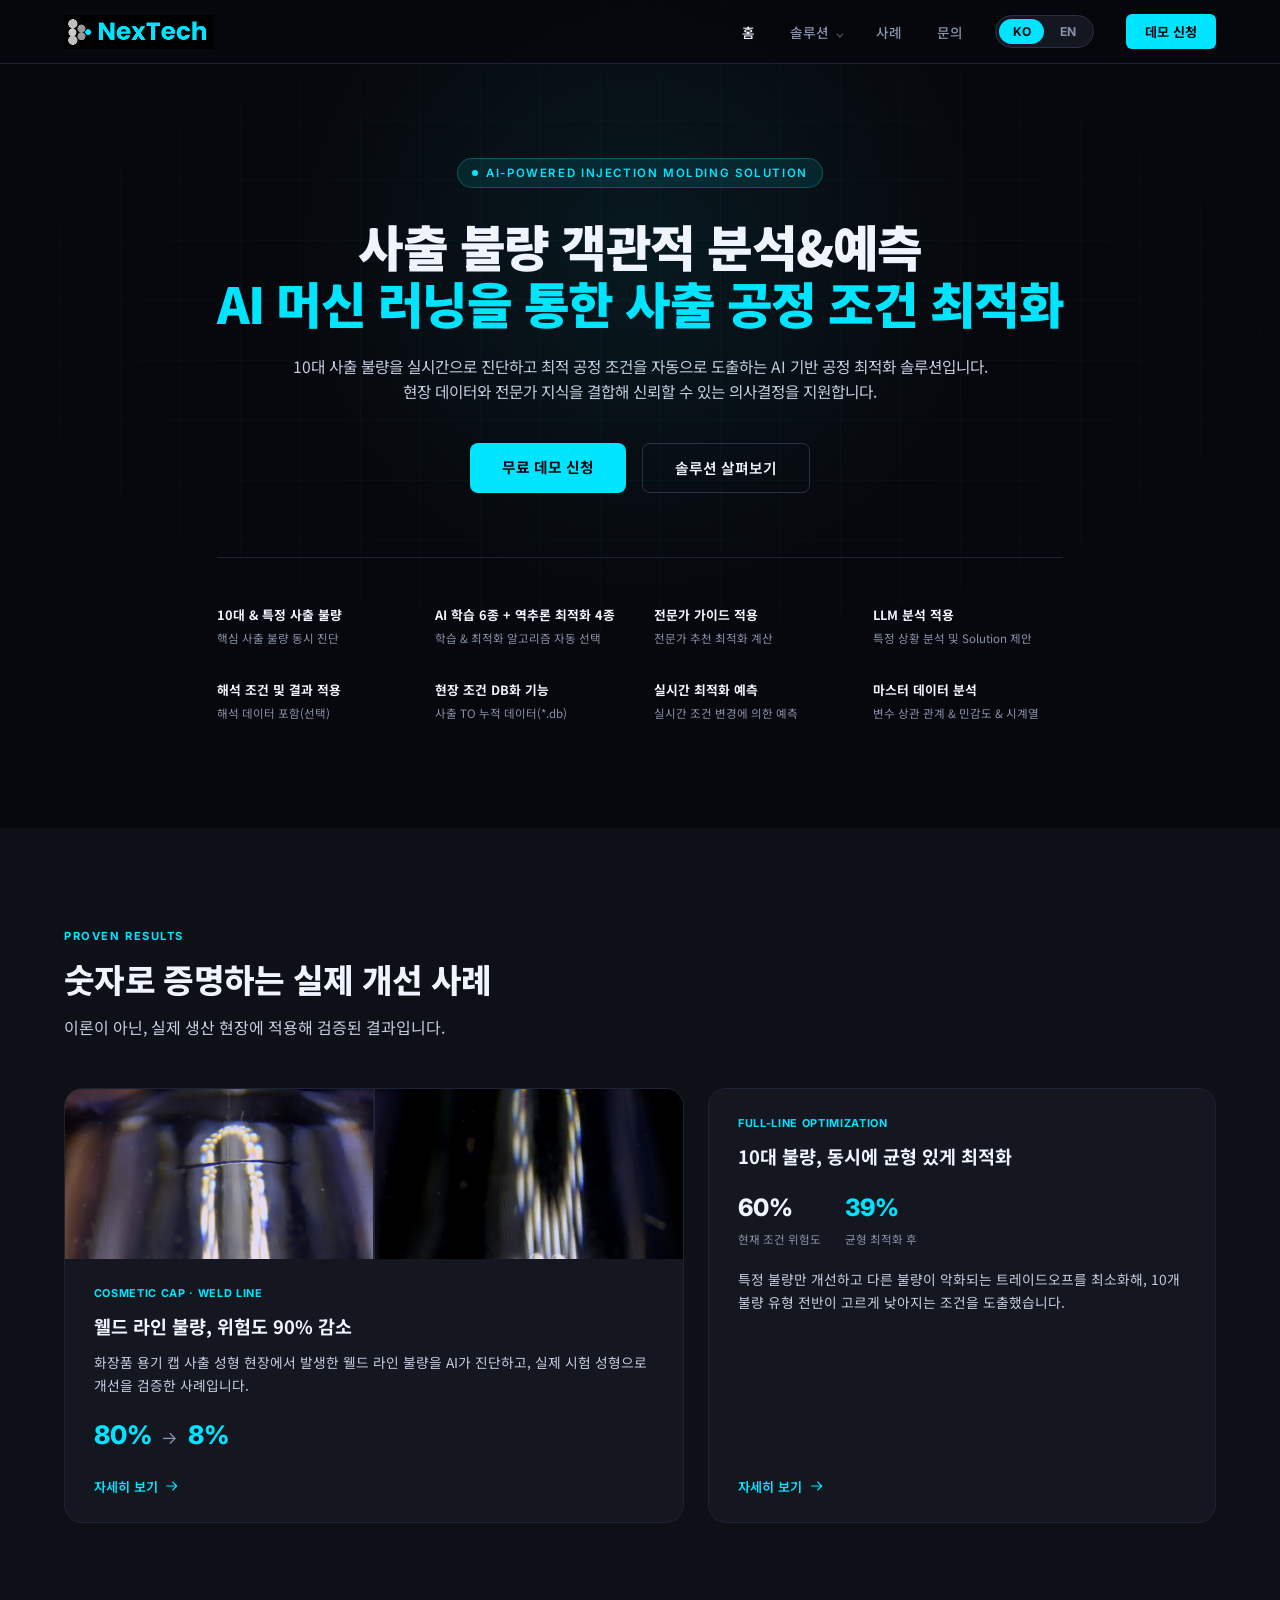
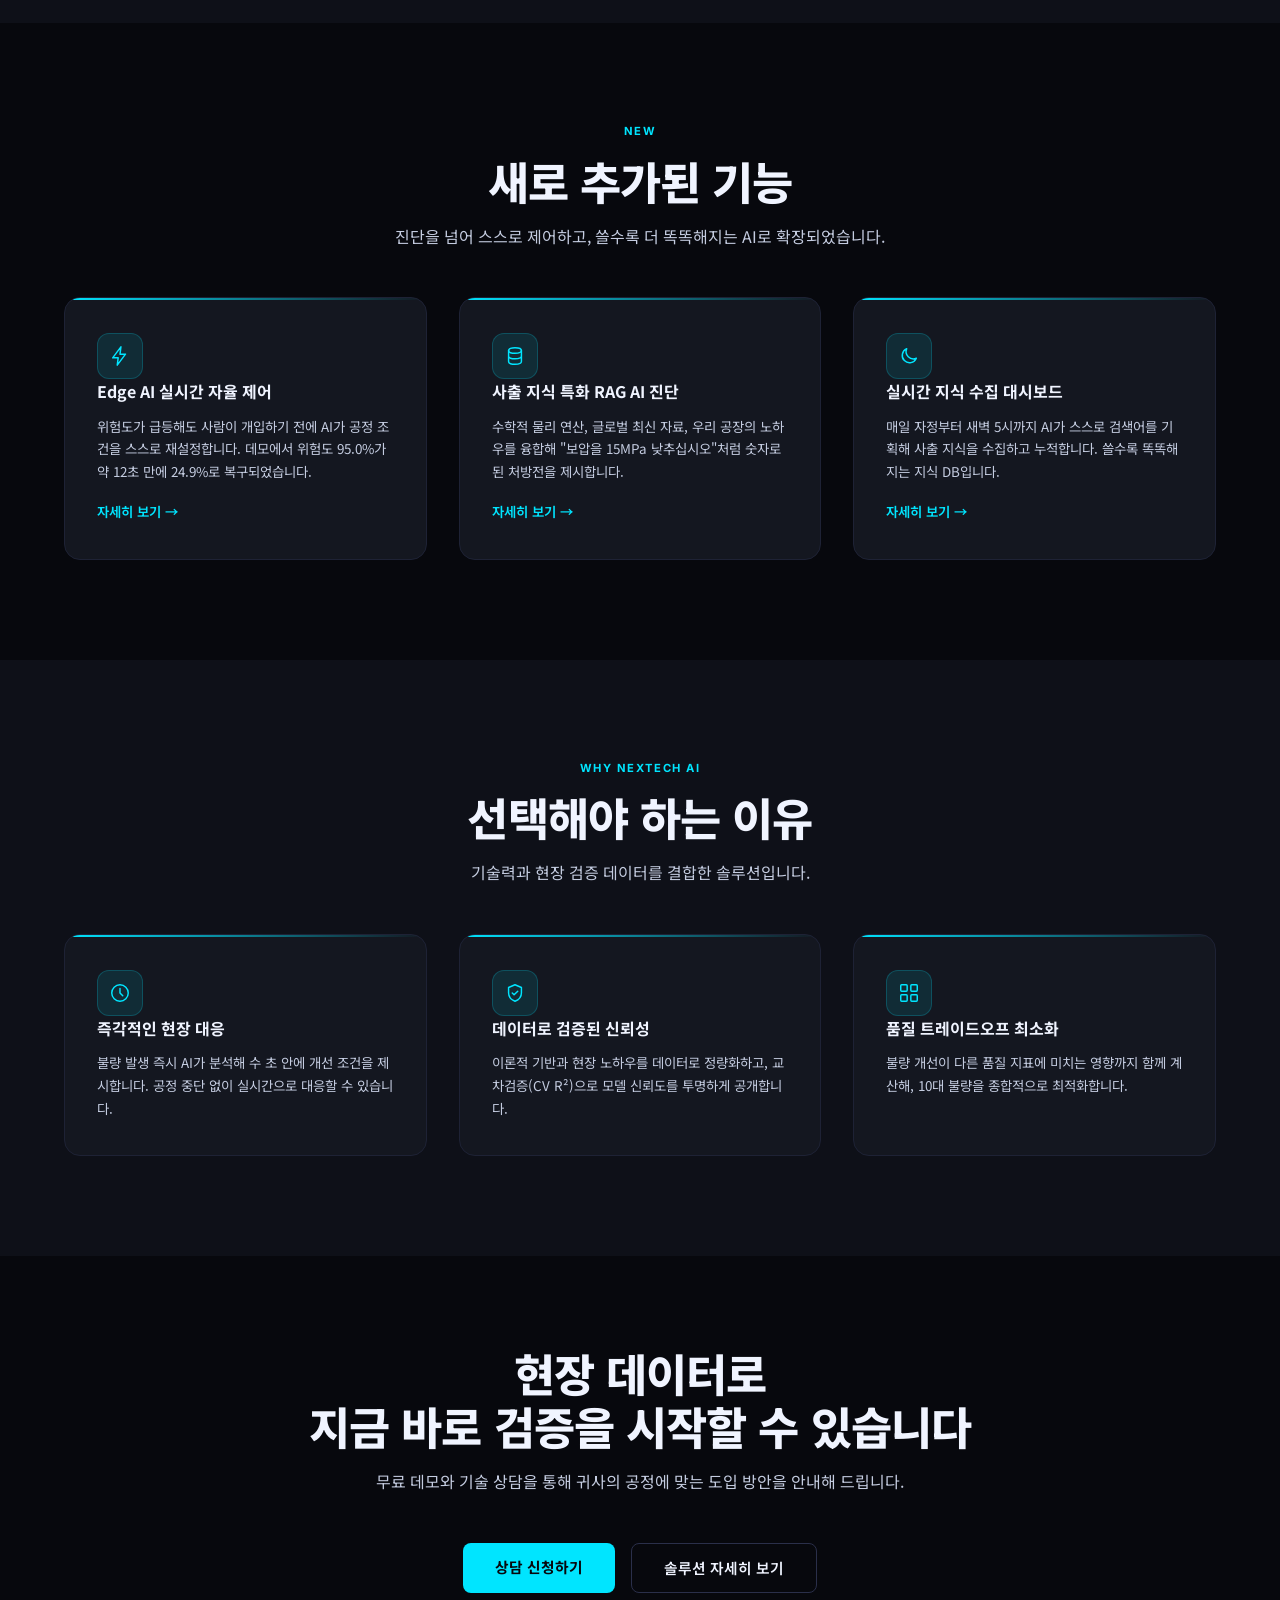
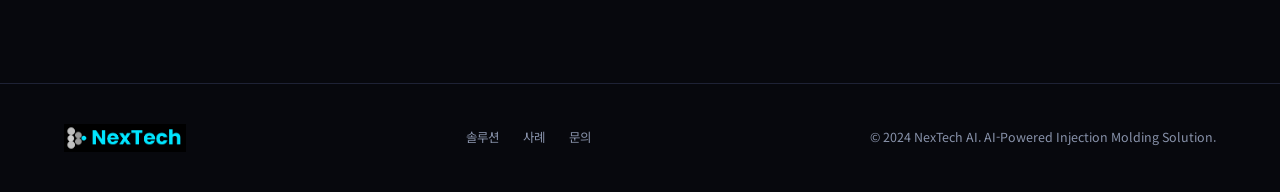
==== commit 725b2c27: "Revert "Swap site logo to JK ED&C and add admin-mode logo changer" This reverts commit dfde21a: the " ====
--- a/index.html
+++ b/index.html
@@ -41,7 +41,7 @@
 
 <!-- NAV -->
 <nav>
-  <a href="index.html" class="nav-logo"><img src="images/logo/logo-nav.png" alt="JK ED&amp;C"></a>
+  <a href="index.html" class="nav-logo"><img src="images/logo/logo-nav.png" alt="NexTech"></a>
   <div class="nav-right">
     <ul class="nav-links">
       <li><a href="index.html" data-i18n="nav-home">홈</a></li>
@@ -259,7 +259,7 @@
 
 <!-- FOOTER -->
 <footer>
-  <a href="index.html" class="footer-logo"><img src="images/logo/logo-nav.png" alt="JK ED&amp;C"></a>
+  <a href="index.html" class="footer-logo"><img src="images/logo/logo-nav.png" alt="NexTech"></a>
   <div class="footer-links">
     <a href="solution.html" data-i18n="nav-solution">솔루션</a>
     <a href="case.html" data-i18n="nav-case">사례</a>
@@ -341,6 +341,5 @@
 </script>
 <script src="js/main.js"></script>
 <script src="js/nav-extra.js?v=1"></script>
-<script src="js/admin-logo.js?v=1"></script>
 </body>
 </html>
--- a/css/style.css
+++ b/css/style.css
@@ -77,7 +77,7 @@
   display: flex;
   align-items: center;
 }
-.nav-logo img { height: 50px; width: auto; display: block; }
+.nav-logo img { height: 34px; width: auto; display: block; }
 .nav-logo span { color: var(--cyan); }
 .nav-right { display: flex; align-items: center; gap: 2rem; }
 .nav-links { display: flex; gap: 2.2rem; list-style: none; }
@@ -602,7 +602,7 @@
   flex-wrap: wrap; gap: 0.8rem;
 }
 .footer-logo { font-family: var(--font-en); font-weight: 800; font-size: 0.95rem; color: var(--white); text-decoration: none; display: flex; align-items: center; }
-.footer-logo img { height: 40px; width: auto; display: block; }
+.footer-logo img { height: 28px; width: auto; display: block; }
 .footer-logo span { color: var(--cyan); }
 .footer-links { display: flex; gap: 1.5rem; }
 .footer-links a { color: var(--gray); text-decoration: none; }
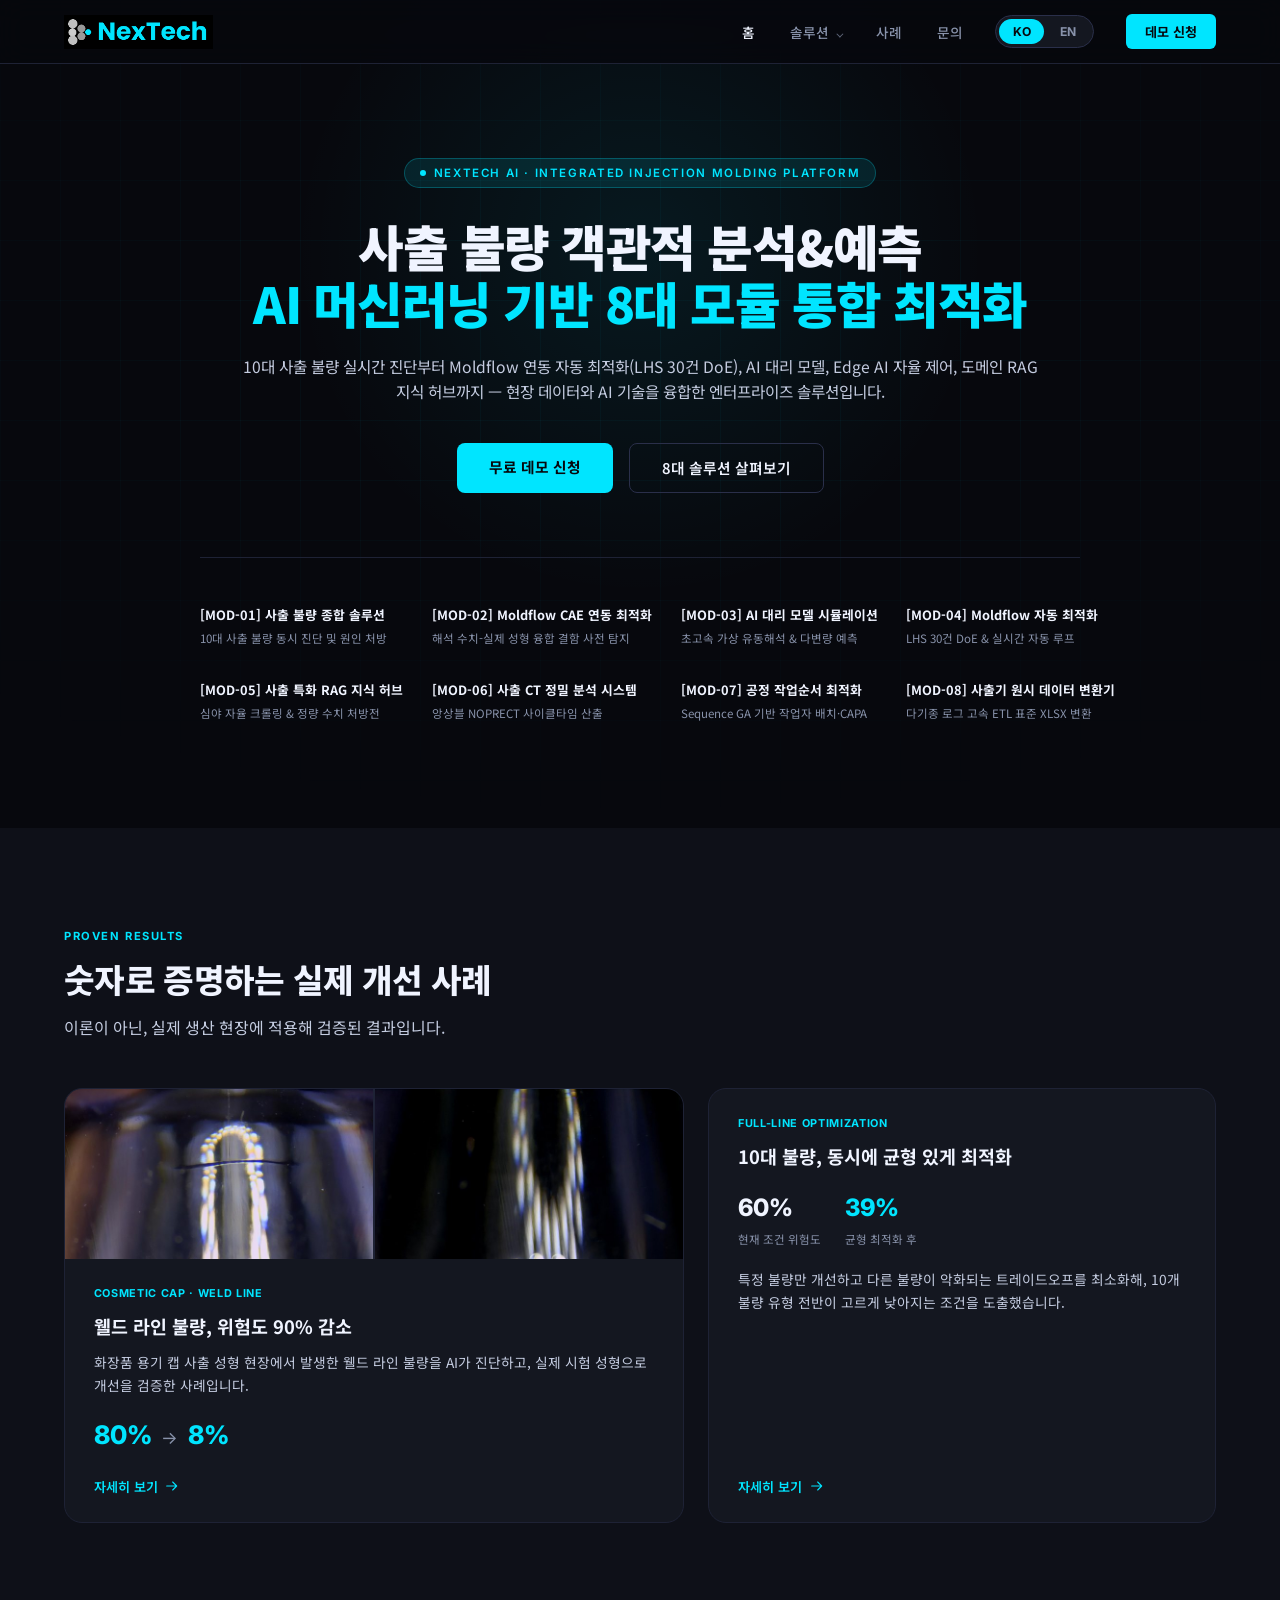
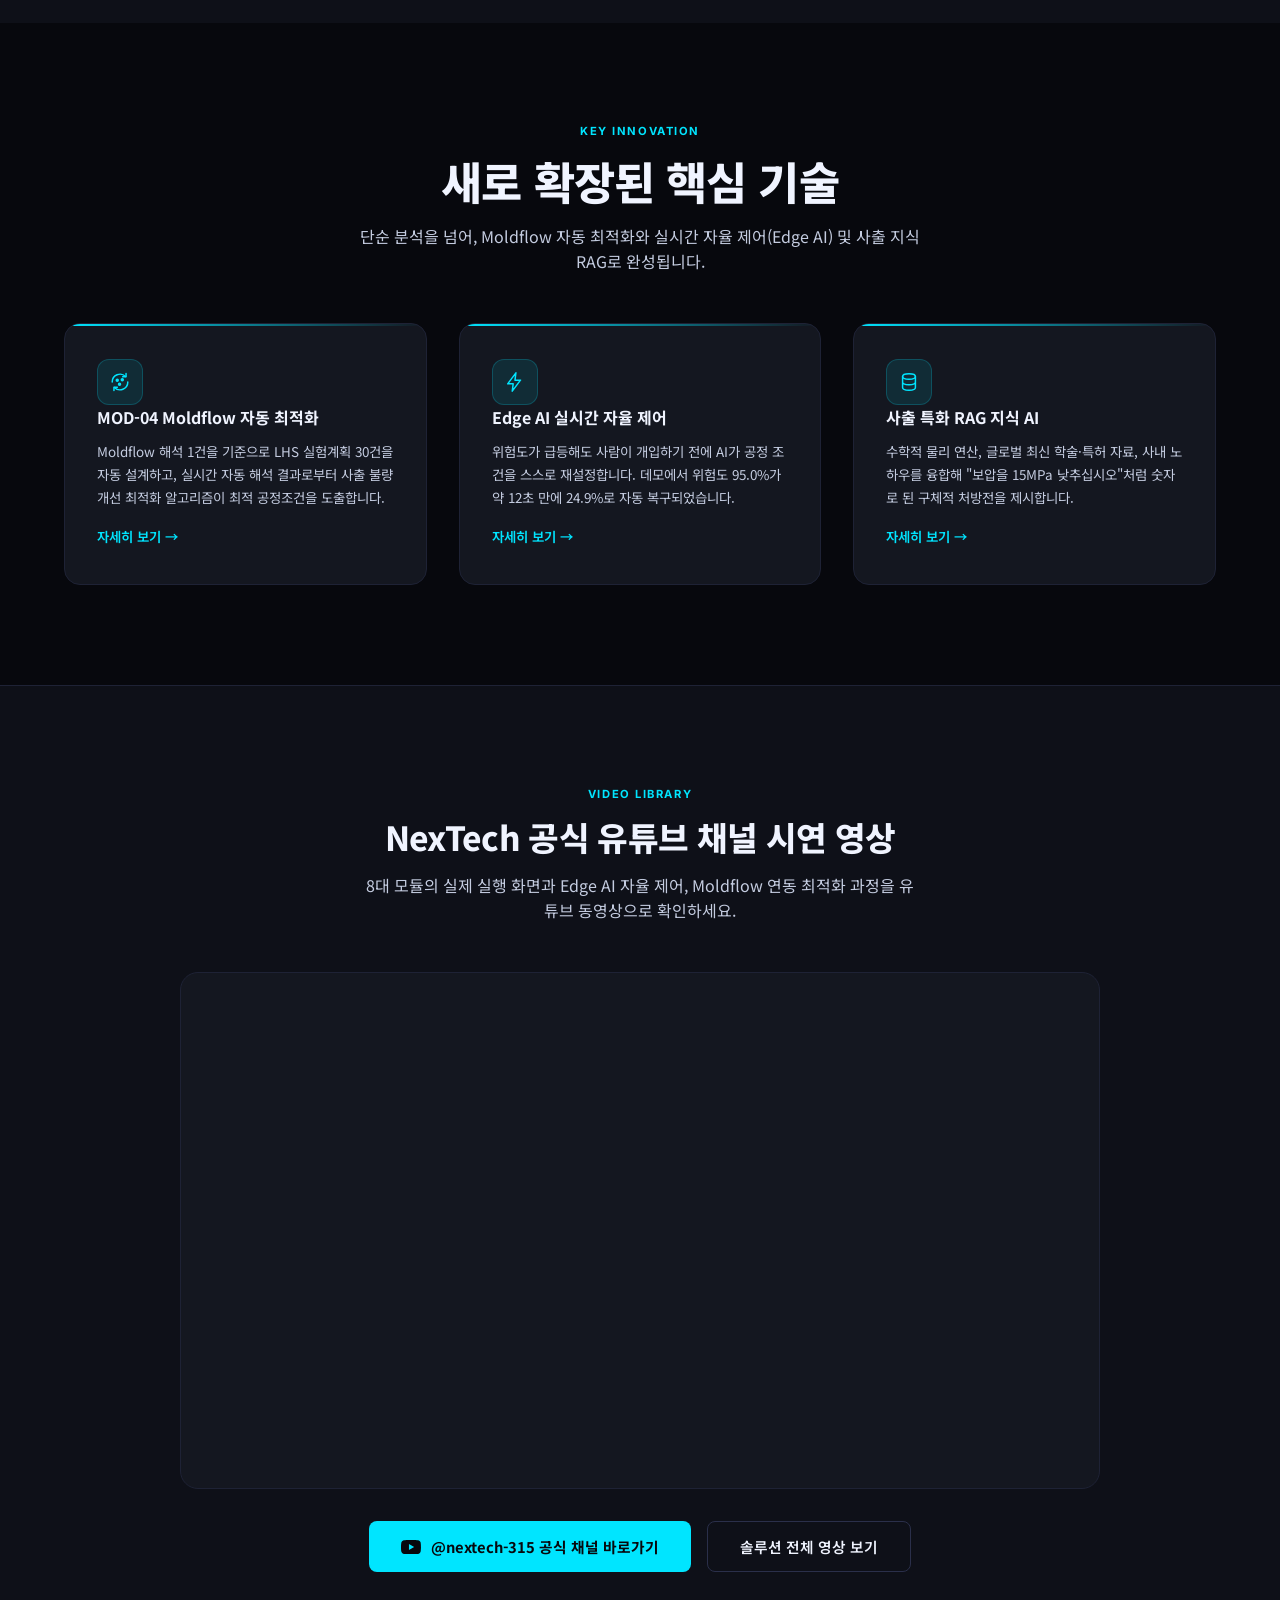
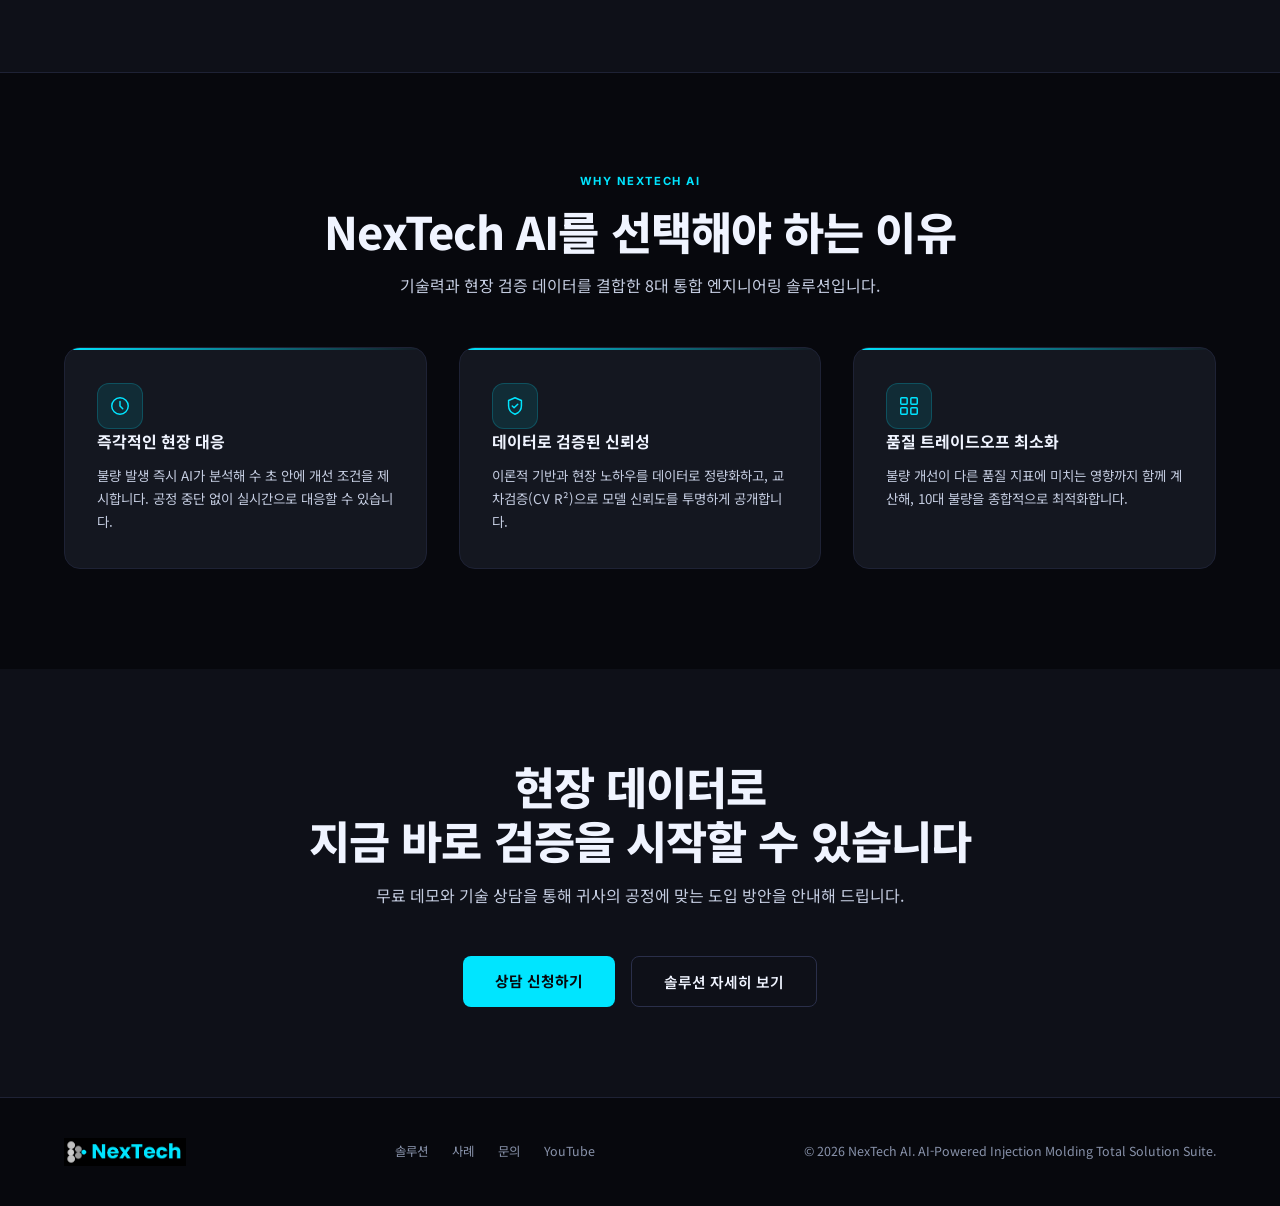
==== commit 1fae4ed7: "feat: update homepage with NexTech branding, IM-SOLUTION 8-module suite & YouTube channel" ====
--- a/index.html
+++ b/index.html
@@ -3,29 +3,29 @@
 <head>
 <meta charset="UTF-8">
 <meta name="viewport" content="width=device-width, initial-scale=1.0">
-<title data-i18n="page-title">NexTech AI — 사출 AI 솔루션 | 통합 사출 불량 AI 진단·최적화</title>
-
-<meta name="description" content="사출 AI 솔루션 NexTech AI — 10대 사출 불량(웰드라인, 싱크마크, 플래시, 미성형 등)을 AI가 실시간 진단하고 최적 공정 조건을 자동 도출합니다. 현장 전문가 노하우와 머신러닝을 결합한 사출 성형 불량 개선 솔루션.">
-<meta name="keywords" content="사출 AI, 사출 불량, 사출 성형 AI, 웰드라인 개선, 싱크마크, 사출 공정 최적화, 머신러닝 품질관리, 스마트팩토리, 사출성형 불량 진단, NexTech AI">
+<title data-i18n="page-title">NexTech AI — 사출 AI 솔루션 | IM-SOLUTION 8대 모듈 통합 플랫폼</title>
+
+<meta name="description" content="NexTech AI 사출 솔루션 플랫폼 — 10대 사출 불량 실시간 진단, Moldflow 연동 자동 최적화(LHS 30건 DoE), AI 대리 모델, Edge AI 자율 제어, RAG 지식 허브, CT 정밀 예측 등 8대 모듈 통합 공정 최적화.">
+<meta name="keywords" content="사출 AI, 사출 불량, 사출 성형 AI, Moldflow 최적화, LHS 실험계획, 대리 모델, 웰드라인 개선, 싱크마크, 사출 공정 최적화, 머신러닝 품질관리, 스마트팩토리, 사출성형 불량 진단, NexTech AI, IM-SOLUTION">
 <meta name="author" content="NexTech AI">
 <link rel="canonical" href="https://nextech315.github.io/Injection-Molding-Solution/">
 <meta property="og:type" content="website">
 <meta property="og:site_name" content="NexTech AI">
-<meta property="og:title" content="NexTech AI — 사출 AI 솔루션">
-<meta property="og:description" content="10대 사출 불량을 실시간으로 진단하고, 최적 공정 조건을 자동으로 도출하는 AI 기반 사출 성형 최적화 솔루션.">
+<meta property="og:title" content="NexTech AI — 사출 AI 솔루션 플랫폼 (IM-SOLUTION Suite)">
+<meta property="og:description" content="10대 사출 불량 실시간 진단부터 Moldflow 연동 자동 최적화(LHS 30건 DoE), AI 대리 모델, Edge AI 자율 제어까지 — 통합 사출 엔지니어링 솔루션.">
 <meta property="og:url" content="https://nextech315.github.io/Injection-Molding-Solution/">
 <meta property="og:locale" content="ko_KR">
-<meta name="twitter:card" content="summary">
-<meta name="twitter:title" content="NexTech AI — 사출 AI 솔루션">
-<meta name="twitter:description" content="10대 사출 불량을 실시간으로 진단하고, 최적 공정 조건을 자동으로 도출하는 AI 기반 사출 성형 최적화 솔루션.">
+<meta name="twitter:card" content="summary_large_image">
+<meta name="twitter:title" content="NexTech AI — 사출 AI 솔루션 플랫폼">
+<meta name="twitter:description" content="10대 사출 불량 실시간 진단부터 Moldflow 연동 자동 최적화, Edge AI 자율 제어까지 — 통합 사출 엔지니어링 솔루션.">
 <script type="application/ld+json">
 {
   "@context": "https://schema.org",
   "@type": "SoftwareApplication",
-  "name": "NexTech AI 사출 AI 솔루션",
+  "name": "NexTech AI 사출 솔루션 플랫폼 (IM-SOLUTION Suite)",
   "applicationCategory": "BusinessApplication",
-  "operatingSystem": "Web",
-  "description": "10대 사출 불량을 실시간으로 진단하고 최적 공정 조건을 자동으로 도출하는 AI 기반 공정 최적화 솔루션.",
+  "operatingSystem": "Web, Windows",
+  "description": "10대 사출 불량을 실시간으로 진단하고 Moldflow 자동 해석(LHS 30건 DoE), AI 대리 모델, Edge AI 자율 제어로 최적 공정 조건을 도출하는 통합 플랫폼.",
   "url": "https://nextech315.github.io/Injection-Molding-Solution/",
   "provider": { "@type": "Organization", "name": "NexTech AI", "email": "nextech315@gmail.com" },
   "inLanguage": ["ko", "en"]
@@ -76,57 +76,56 @@
   <div class="hero-grid"></div>
   <div class="hero-glow"></div>
   <div class="hero-inner">
-    <div class="hero-eyebrow">AI-Powered Injection Molding Solution</div>
+    <div class="hero-eyebrow">NexTech AI · Integrated Injection Molding Platform</div>
     <h1 class="hero-title hero-title-sm" data-i18n="hero-title">
       사출 불량 객관적 분석&amp;예측<br>
-      <em>AI 머신 러닝을 통한 사출 공정 조건 최적화</em>
+      <em>AI 머신러닝 기반 8대 모듈 통합 최적화</em>
     </h1>
     <p class="hero-sub hero-sub-wide" data-i18n="hero-sub">
-      10대 사출 불량을 실시간으로 진단하고 최적 공정 조건을 자동으로 도출하는 AI 기반 공정 최적화 솔루션입니다.<br>
-      현장 데이터와 전문가 지식을 결합해 신뢰할 수 있는 의사결정을 지원합니다.
+      10대 사출 불량 실시간 진단부터 Moldflow 연동 자동 최적화(LHS 30건 DoE), AI 대리 모델, Edge AI 자율 제어, 도메인 RAG 지식 허브까지 — 현장 데이터와 AI 기술을 융합한 엔터프라이즈 솔루션입니다.
     </p>
     <div class="hero-actions">
       <a href="contact.html" class="btn-primary" data-i18n="hero-btn-primary">무료 데모 신청</a>
-      <a href="solution.html" class="btn-outline" data-i18n="hero-btn-outline">솔루션 살펴보기</a>
+      <a href="solution.html" class="btn-outline" data-i18n="hero-btn-outline">8대 솔루션 살펴보기</a>
     </div>
     <div class="hero-features-grid">
       <div class="hero-feature-item">
-        <div class="main" data-i18n="hf1-main">10대 & 특정 사출 불량</div>
-        <div class="sub" data-i18n="hf1-sub">핵심 사출 불량 동시 진단</div>
-      </div>
-      <div class="hero-feature-item">
-        <div class="main" data-i18n="hf2-main">AI 학습 6종 + 역추론 최적화 4종</div>
-        <div class="sub" data-i18n="hf2-sub">학습 & 최적화 알고리즘 자동 선택</div>
-      </div>
-      <div class="hero-feature-item">
-        <div class="main" data-i18n="hf3-main">전문가 가이드 적용</div>
-        <div class="sub" data-i18n="hf3-sub">전문가 추천 최적화 계산</div>
-      </div>
-      <div class="hero-feature-item">
-        <div class="main" data-i18n="hf4-main">LLM 분석 적용</div>
-        <div class="sub" data-i18n="hf4-sub">특정 상황 분석 및 Solution 제안</div>
-      </div>
-      <div class="hero-feature-item">
-        <div class="main" data-i18n="hf5-main">해석 조건 및 결과 적용</div>
-        <div class="sub" data-i18n="hf5-sub">해석 데이터 포함(선택)</div>
-      </div>
-      <div class="hero-feature-item">
-        <div class="main" data-i18n="hf6-main">현장 조건 DB화 기능</div>
-        <div class="sub" data-i18n="hf6-sub">사출 TO 누적 데이터(*.db)</div>
-      </div>
-      <div class="hero-feature-item">
-        <div class="main" data-i18n="hf7-main">실시간 최적화 예측</div>
-        <div class="sub" data-i18n="hf7-sub">실시간 조건 변경에 의한 예측</div>
-      </div>
-      <div class="hero-feature-item">
-        <div class="main" data-i18n="hf8-main">마스터 데이터 분석</div>
-        <div class="sub" data-i18n="hf8-sub">변수 상관 관계 & 민감도 & 시계열</div>
-      </div>
-    </div>
-  </div>
-</section>
-
-<!-- CASE HIGHLIGHT (사례 우선 배치) -->
+        <div class="main" data-i18n="hf1-main">[MOD-01] 사출 불량 종합 솔루션</div>
+        <div class="sub" data-i18n="hf1-sub">10대 사출 불량 동시 진단 및 원인 처방</div>
+      </div>
+      <div class="hero-feature-item">
+        <div class="main" data-i18n="hf2-main">[MOD-02] Moldflow CAE 연동 최적화</div>
+        <div class="sub" data-i18n="hf2-sub">해석 수치-실제 성형 융합 결함 사전 탐지</div>
+      </div>
+      <div class="hero-feature-item">
+        <div class="main" data-i18n="hf3-main">[MOD-03] AI 대리 모델 시뮬레이션</div>
+        <div class="sub" data-i18n="hf3-sub">초고속 가상 유동해석 &amp; 다변량 예측</div>
+      </div>
+      <div class="hero-feature-item">
+        <div class="main" data-i18n="hf4-main">[MOD-04] Moldflow 자동 최적화</div>
+        <div class="sub" data-i18n="hf4-sub">LHS 30건 DoE &amp; 실시간 자동 루프</div>
+      </div>
+      <div class="hero-feature-item">
+        <div class="main" data-i18n="hf5-main">[MOD-05] 사출 특화 RAG 지식 허브</div>
+        <div class="sub" data-i18n="hf5-sub">심야 자율 크롤링 &amp; 정량 수치 처방전</div>
+      </div>
+      <div class="hero-feature-item">
+        <div class="main" data-i18n="hf6-main">[MOD-06] 사출 CT 정밀 분석 시스템</div>
+        <div class="sub" data-i18n="hf6-sub">앙상블 NOPRECT 사이클타임 산출</div>
+      </div>
+      <div class="hero-feature-item">
+        <div class="main" data-i18n="hf7-main">[MOD-07] 공정 작업순서 최적화</div>
+        <div class="sub" data-i18n="hf7-sub">Sequence GA 기반 작업자 배치·CAPA</div>
+      </div>
+      <div class="hero-feature-item">
+        <div class="main" data-i18n="hf8-main">[MOD-08] 사출기 원시 데이터 변환기</div>
+        <div class="sub" data-i18n="hf8-sub">다기종 로그 고속 ETL 표준 XLSX 변환</div>
+      </div>
+    </div>
+  </div>
+</section>
+
+<!-- CASE HIGHLIGHT -->
 <section id="case-highlight">
   <div class="reveal">
     <span class="section-tag">Proven Results</span>
@@ -181,44 +180,63 @@
 <!-- NEW FEATURES -->
 <section id="new-features">
   <div class="reveal centered">
-    <span class="section-tag">New</span>
-    <h2 class="section-title" data-i18n="new-title">새로 추가된 기능</h2>
-    <p class="section-sub" data-i18n="new-sub">진단을 넘어 스스로 제어하고, 쓸수록 더 똑똑해지는 AI로 확장되었습니다.</p>
+    <span class="section-tag">Key Innovation</span>
+    <h2 class="section-title" data-i18n="new-title">새로 확장된 핵심 기술</h2>
+    <p class="section-sub" data-i18n="new-sub">단순 분석을 넘어, Moldflow 자동 최적화와 실시간 자율 제어(Edge AI) 및 사출 지식 RAG로 완성됩니다.</p>
   </div>
   <div class="adv-grid reveal">
     <div class="adv-card">
       <div class="icon-wrap">
+        <svg class="icon" viewBox="0 0 24 24"><path d="M20.5 12a8.5 8.5 0 0 1-14.6 5.9"></path><path d="M3.5 12a8.5 8.5 0 0 1 14.6-5.9"></path><polyline points="18.6 2.6 18.6 6.3 14.9 6.3"></polyline><polyline points="5.4 21.4 5.4 17.7 9.1 17.7"></polyline><circle cx="9" cy="10" r="1.1" fill="currentColor"></circle><circle cx="14.5" cy="9.5" r="1.1" fill="currentColor"></circle><circle cx="11.5" cy="14.5" r="1.1" fill="currentColor"></circle></svg>
+      </div>
+      <h3 data-i18n="new0-h3">MOD-04 Moldflow 자동 최적화</h3>
+      <p data-i18n="new0-p">Moldflow 해석 1건을 기준으로 LHS 실험계획 30건을 자동 설계하고, 실시간 자동 해석 결과로부터 사출 불량 개선 최적화 알고리즘이 최적 공정조건을 도출합니다.</p>
+      <a href="solution.html#moldflow-auto" style="display:inline-block; margin-top:1.1rem; color:var(--cyan); font-size:0.84rem; font-weight:600; text-decoration:none" data-i18n="new-more0">자세히 보기 →</a>
+    </div>
+    <div class="adv-card">
+      <div class="icon-wrap">
         <svg class="icon" viewBox="0 0 24 24"><path d="M13 2 4 14h6l-1 8 9-12h-6l1-8z"/></svg>
       </div>
       <h3 data-i18n="new1-h3">Edge AI 실시간 자율 제어</h3>
-      <p data-i18n="new1-p">위험도가 급등해도 사람이 개입하기 전에 AI가 공정 조건을 스스로 재설정합니다. 데모에서 위험도 95.0%가 약 12초 만에 24.9%로 복구되었습니다.</p>
+      <p data-i18n="new1-p">위험도가 급등해도 사람이 개입하기 전에 AI가 공정 조건을 스스로 재설정합니다. 데모에서 위험도 95.0%가 약 12초 만에 24.9%로 자동 복구되었습니다.</p>
       <a href="solution.html#edge-ai" style="display:inline-block; margin-top:1.1rem; color:var(--cyan); font-size:0.84rem; font-weight:600; text-decoration:none" data-i18n="new-more">자세히 보기 →</a>
     </div>
     <div class="adv-card">
       <div class="icon-wrap">
         <svg class="icon" viewBox="0 0 24 24"><ellipse cx="12" cy="6" rx="7" ry="3"/><path d="M5 6v6c0 1.7 3.1 3 7 3s7-1.3 7-3V6M5 12v6c0 1.7 3.1 3 7 3s7-1.3 7-3v-6"/></svg>
       </div>
-      <h3 data-i18n="new2-h3">사출 지식 특화 RAG AI 진단</h3>
-      <p data-i18n="new2-p">수학적 물리 연산, 글로벌 최신 자료, 우리 공장의 노하우를 융합해 "보압을 15MPa 낮추십시오"처럼 숫자로 된 처방전을 제시합니다.</p>
-      <a href="solution.html#rag-diagnosis" style="display:inline-block; margin-top:1.1rem; color:var(--cyan); font-size:0.84rem; font-weight:600; text-decoration:none" data-i18n="new-more2">자세히 보기 →</a>
-    </div>
-    <div class="adv-card">
-      <div class="icon-wrap">
-        <svg class="icon" viewBox="0 0 24 24"><path d="M20 14.5A8 8 0 0 1 9.5 4a8 8 0 1 0 10.5 10.5z"/></svg>
-      </div>
-      <h3 data-i18n="new3-h3">실시간 지식 수집 대시보드</h3>
-      <p data-i18n="new3-p">매일 자정부터 새벽 5시까지 AI가 스스로 검색어를 기획해 사출 지식을 수집하고 누적합니다. 쓸수록 똑똑해지는 지식 DB입니다.</p>
-      <a href="solution.html#rag-collect" style="display:inline-block; margin-top:1.1rem; color:var(--cyan); font-size:0.84rem; font-weight:600; text-decoration:none" data-i18n="new-more3">자세히 보기 →</a>
-    </div>
-  </div>
-</section>
-
-<!-- WHY (condensed) -->
-<section id="why" style="background:var(--surface)">
+      <h3 data-i18n="new2-h3">사출 특화 RAG 지식 AI</h3>
+      <p data-i18n="new2-p">수학적 물리 연산, 글로벌 최신 학술·특허 자료, 사내 노하우를 융합해 "보압을 15MPa 낮추십시오"처럼 숫자로 된 구체적 처방전을 제시합니다.</p>
+      <a href="solution.html#rag-ai" style="display:inline-block; margin-top:1.1rem; color:var(--cyan); font-size:0.84rem; font-weight:600; text-decoration:none" data-i18n="new-more2">자세히 보기 →</a>
+    </div>
+  </div>
+</section>
+
+<!-- YOUTUBE CHANNEL SPOTLIGHT -->
+<section id="youtube-section" style="background:var(--surface); border-top: 1px solid var(--border); border-bottom: 1px solid var(--border);">
+  <div class="reveal centered">
+    <span class="section-tag">Video Library</span>
+    <h2 class="section-title title-oneline" data-i18n="yt-title">NexTech 공식 유튜브 채널 시연 영상</h2>
+    <p class="section-sub" data-i18n="yt-sub">8대 모듈의 실제 실행 화면과 Edge AI 자율 제어, Moldflow 연동 최적화 과정을 유튜브 동영상으로 확인하세요.</p>
+    <div class="video-frame reveal" style="margin-left:auto;margin-right:auto; margin-bottom: 2rem;">
+      <iframe src="https://www.youtube.com/embed/htqqAATOg1E" title="NexTech AI Injection Molding Demo" allow="accelerometer; autoplay; clipboard-write; encrypted-media; gyroscope; picture-in-picture; web-share" allowfullscreen loading="lazy"></iframe>
+    </div>
+    <div class="hero-actions" style="justify-content:center">
+      <a href="https://www.youtube.com/@nextech-315" target="_blank" rel="noopener noreferrer" class="btn-primary" data-i18n="yt-channel-btn" style="display:inline-flex; align-items:center; gap:0.6rem;">
+        <svg viewBox="0 0 24 24" width="20" height="20" fill="currentColor"><path d="M23.498 6.186a3.016 3.016 0 0 0-2.122-2.136C19.505 3.545 12 3.545 12 3.545s-7.505 0-9.377.505A3.017 3.017 0 0 0 .502 6.186C0 8.07 0 12 0 12s0 3.93.502 5.814a3.016 3.016 0 0 0 2.122 2.136c1.871.505 9.376.505 9.376.505s7.505 0 9.377-.505a3.015 3.015 0 0 0 2.122-2.136C24 15.93 24 12 24 12s0-3.93-.502-5.814zM9.545 15.568V8.432L15.818 12l-6.273 3.568z"/></svg>
+        <span>@nextech-315 공식 채널 바로가기</span>
+      </a>
+      <a href="solution.html#moldflow-auto" class="btn-outline" data-i18n="yt-more-demos">솔루션 전체 영상 보기</a>
+    </div>
+  </div>
+</section>
+
+<!-- WHY -->
+<section id="why">
   <div class="reveal centered">
     <span class="section-tag">Why NexTech AI</span>
-    <h2 class="section-title" data-i18n="why-title">선택해야 하는 이유</h2>
-    <p class="section-sub" data-i18n="why-sub">기술력과 현장 검증 데이터를 결합한 솔루션입니다.</p>
+    <h2 class="section-title" data-i18n="why-title">NexTech AI를 선택해야 하는 이유</h2>
+    <p class="section-sub" data-i18n="why-sub">기술력과 현장 검증 데이터를 결합한 8대 통합 엔지니어링 솔루션입니다.</p>
   </div>
   <div class="adv-grid reveal">
     <div class="adv-card">
@@ -246,7 +264,7 @@
 </section>
 
 <!-- CONTACT BANNER -->
-<section id="cta-banner" style="text-align:center; padding:90px 5vw;">
+<section id="cta-banner" style="text-align:center; padding:90px 5vw; background:var(--surface);">
   <div class="reveal">
     <h2 class="section-title" data-i18n="cta-title">현장 데이터로<br>지금 바로 검증을 시작할 수 있습니다</h2>
     <p class="section-sub" style="margin-left:auto;margin-right:auto" data-i18n="cta-sub">무료 데모와 기술 상담을 통해 귀사의 공정에 맞는 도입 방안을 안내해 드립니다.</p>
@@ -264,45 +282,39 @@
     <a href="solution.html" data-i18n="nav-solution">솔루션</a>
     <a href="case.html" data-i18n="nav-case">사례</a>
     <a href="contact.html" data-i18n="nav-contact">문의</a>
-  </div>
-  <span>© 2024 NexTech AI. AI-Powered Injection Molding Solution.</span>
+    <a href="https://www.youtube.com/@nextech-315" target="_blank" rel="noopener noreferrer">YouTube</a>
+  </div>
+  <span>© 2026 NexTech AI. AI-Powered Injection Molding Total Solution Suite.</span>
 </footer>
 
 <script>
 const PAGE_EN = {
-  "page-title": "NexTech AI — Integrated Injection Defect AI Solution",
+  "page-title": "NexTech AI — Injection Molding AI Solution | IM-SOLUTION 8-Module Suite",
   "nav-home": "Home",
   "nav-solution": "Solution",
   "nav-case": "Case Studies",
   "nav-contact": "Contact",
   "nav-cta": "Request Demo",
-  "hero-title": "Objective Analysis &amp; Prediction of Injection Defects<br>\n      <em>AI Machine Learning-Based Injection Process Optimization</em>",
-  "hero-sub": "An AI-driven process optimization solution that diagnoses the top 10 injection molding defects in real time and automatically derives optimal process conditions.<br>\n      Combines field data with expert knowledge to support reliable decision-making.",
+  "hero-title": "Objective Analysis &amp; Prediction of Injection Defects<br><em>AI Machine Learning-Based 8-Module Integrated Optimization</em>",
+  "hero-sub": "From real-time diagnosis of 10 major defects to Moldflow automated optimization (LHS 30-case DoE), AI surrogate modeling, Edge AI autonomous control, and domain RAG knowledge hub — an enterprise engineering platform combining shop-floor data with cutting-edge AI.",
   "hero-btn-primary": "Request Free Demo",
-  "hero-btn-outline": "Explore the Solution",
-  "hero-stat1-unit": "",
-  "hero-stat1-label": "Core defects diagnosed at once",
-  "hero-stat2-unit": "",
-  "hero-stat2-label": "AI algorithms auto-selected",
-  "hero-stat3-unit": "s",
-  "hero-stat3-label": "Time to optimal process",
-  "hero-stat4-label": "Korean & English supported",
-  "hf1-main": "Top 10 &amp; Specific Injection Defects",
-  "hf1-sub": "Core defects diagnosed simultaneously",
-  "hf2-main": "6 Learning Models + 4 Inverse Optimizers",
-  "hf2-sub": "Learning &amp; optimization algorithms auto-selected",
-  "hf3-main": "Expert Guidance Applied",
-  "hf3-sub": "Expert-recommended optimal calculation",
-  "hf4-main": "LLM Analysis Applied",
-  "hf4-sub": "Situation-specific analysis and solution proposal",
-  "hf5-main": "CAE Conditions &amp; Results Integration",
-  "hf5-sub": "CAE simulation data included (optional)",
-  "hf6-main": "Field Condition DB Function",
-  "hf6-sub": "Accumulated injection TO data (*.db)",
-  "hf7-main": "Real-Time Optimization Prediction",
-  "hf7-sub": "Prediction based on real-time condition changes",
-  "hf8-main": "Master Data Analysis",
-  "hf8-sub": "Variable correlation &amp; sensitivity &amp; time series",
+  "hero-btn-outline": "Explore 8 Modules",
+  "hf1-main": "[MOD-01] Total Defect Solution AI",
+  "hf1-sub": "Simultaneous diagnosis &amp; root cause prescription for 10 defects",
+  "hf2-main": "[MOD-02] Moldflow CAE OptiSolution",
+  "hf2-sub": "CAE simulation data fusion &amp; early defect detection",
+  "hf3-main": "[MOD-03] AI Surrogate Simulation",
+  "hf3-sub": "Ultra-fast surrogate modeling &amp; multivariate prediction",
+  "hf4-main": "[MOD-04] Moldflow Auto Optimization",
+  "hf4-sub": "LHS 30-case DoE &amp; real-time automated solver loop",
+  "hf5-main": "[MOD-05] Injection Domain RAG Hub",
+  "hf5-sub": "Nightly autonomous crawling &amp; quantitative prescription",
+  "hf6-main": "[MOD-06] Auto-AI CT Predictor",
+  "hf6-sub": "Ensemble NOPRECT precision cycle time calculation",
+  "hf7-main": "[MOD-07] Sequence GA Optimizer",
+  "hf7-sub": "Cycle &amp; operator balancing, capacity optimization",
+  "hf8-main": "[MOD-08] Machine Raw Log Converter",
+  "hf8-sub": "Multi-vendor machine log ETL into standard XLSX",
   "hl-title": "Results Proven in Numbers",
   "hl-sub": "Not theory &mdash; outcomes verified on the actual production floor.",
   "hl-img1-alt": "Before: cosmetic cap with weld line defect",
@@ -314,25 +326,29 @@
   "hl-card2-m2": "After balanced optimization",
   "hl-card2-p": "Minimizes the trade-off where fixing one defect worsens another, arriving at conditions where all 10 defect types decrease evenly.",
   "hl-link": "View Details",
+  "new-title": "Key Extended Technologies",
+  "new-sub": "Going beyond analysis to Moldflow automated optimization, real-time Edge AI autonomous control, and domain RAG knowledge.",
+  "new0-h3": "MOD-04 Moldflow Auto Optimization",
+  "new0-p": "Starting with 1 baseline Moldflow run, it designs 30 LHS DoE runs and executes real-time background solves, deriving optimal process conditions with AI algorithms.",
+  "new-more0": "Learn more &rarr;",
+  "new1-h3": "Edge AI Real-Time Autonomous Control",
+  "new1-p": "When risk surges, AI resets process conditions autonomously before human intervention. In demo testing, risk of 95.0% was recovered to 24.9% in ~12 seconds.",
+  "new-more": "Learn more &rarr;",
+  "new2-h3": "Injection Domain Knowledge RAG AI",
+  "new2-p": "Fusing physics-based calculation, global papers, and plant know-how, it prescribes actionable numeric parameters like 'Lower packing pressure by 15 MPa'.",
+  "new-more2": "Learn more &rarr;",
+  "yt-title": "Official NexTech YouTube Demonstration Videos",
+  "yt-sub": "Watch real software walkthroughs of our 8 modules, Edge AI autonomous control, and Moldflow automated optimization.",
+  "yt-channel-btn": "Visit @nextech-315 Channel",
+  "yt-more-demos": "Watch All Demos on Solution Page",
   "why-title": "Why Choose NexTech AI",
-  "why-sub": "A solution built by combining technical expertise with field-verified data.",
+  "why-sub": "An integrated 8-module engineering suite built by combining technical expertise with shop floor data.",
   "why1-h3": "Immediate On-Site Response",
   "why1-p": "The moment a defect occurs, AI analyzes it and proposes improved conditions within seconds &mdash; enabling real-time response without stopping production.",
   "why2-h3": "Reliability Backed by Data",
   "why2-p": "Quantifies theoretical foundations and field know-how as data, transparently disclosing model reliability through cross-validation (CV R&sup2;).",
   "why3-h3": "Minimized Quality Trade-Offs",
   "why3-p": "Calculates how improving one defect affects other quality metrics, comprehensively optimizing across all 10 defect types.",
-  "new-title": "New Features",
-  "new-sub": "Now going beyond diagnosis &mdash; AI that controls on its own and gets smarter the more you use it.",
-  "new1-h3": "Edge AI Real-Time Autonomous Control",
-  "new1-p": "Even when risk spikes, AI resets the process conditions on its own before a human has to step in. In the demo, risk of 95.0% was brought back to 24.9% in about 12 seconds.",
-  "new-more": "Learn more &rarr;",
-  "new2-h3": "Knowledge-RAG AI Diagnosis for Injection Molding",
-  "new2-p": "It fuses physics-based calculation, the latest global research, and your plant&rsquo;s own know-how to prescribe in numbers &mdash; like &ldquo;lower the packing pressure by 15 MPa.&rdquo;",
-  "new-more2": "Learn more &rarr;",
-  "new3-h3": "Real-Time Knowledge Collection Dashboard",
-  "new3-p": "From midnight to 5 a.m. every day, AI plans its own search queries to collect and accumulate injection molding knowledge &mdash; a knowledge DB that gets smarter the more it is used.",
-  "new-more3": "Learn more &rarr;",
   "cta-title": "Start Verification Right Now<br>With Your Field Data",
   "cta-sub": "We'll guide you through a deployment plan tailored to your process via a free demo and technical consultation.",
   "cta-btn1": "Request a Consultation",
@@ -342,4 +358,4 @@
 <script src="js/main.js"></script>
 <script src="js/nav-extra.js?v=1"></script>
 </body>
-</html>
+</html>
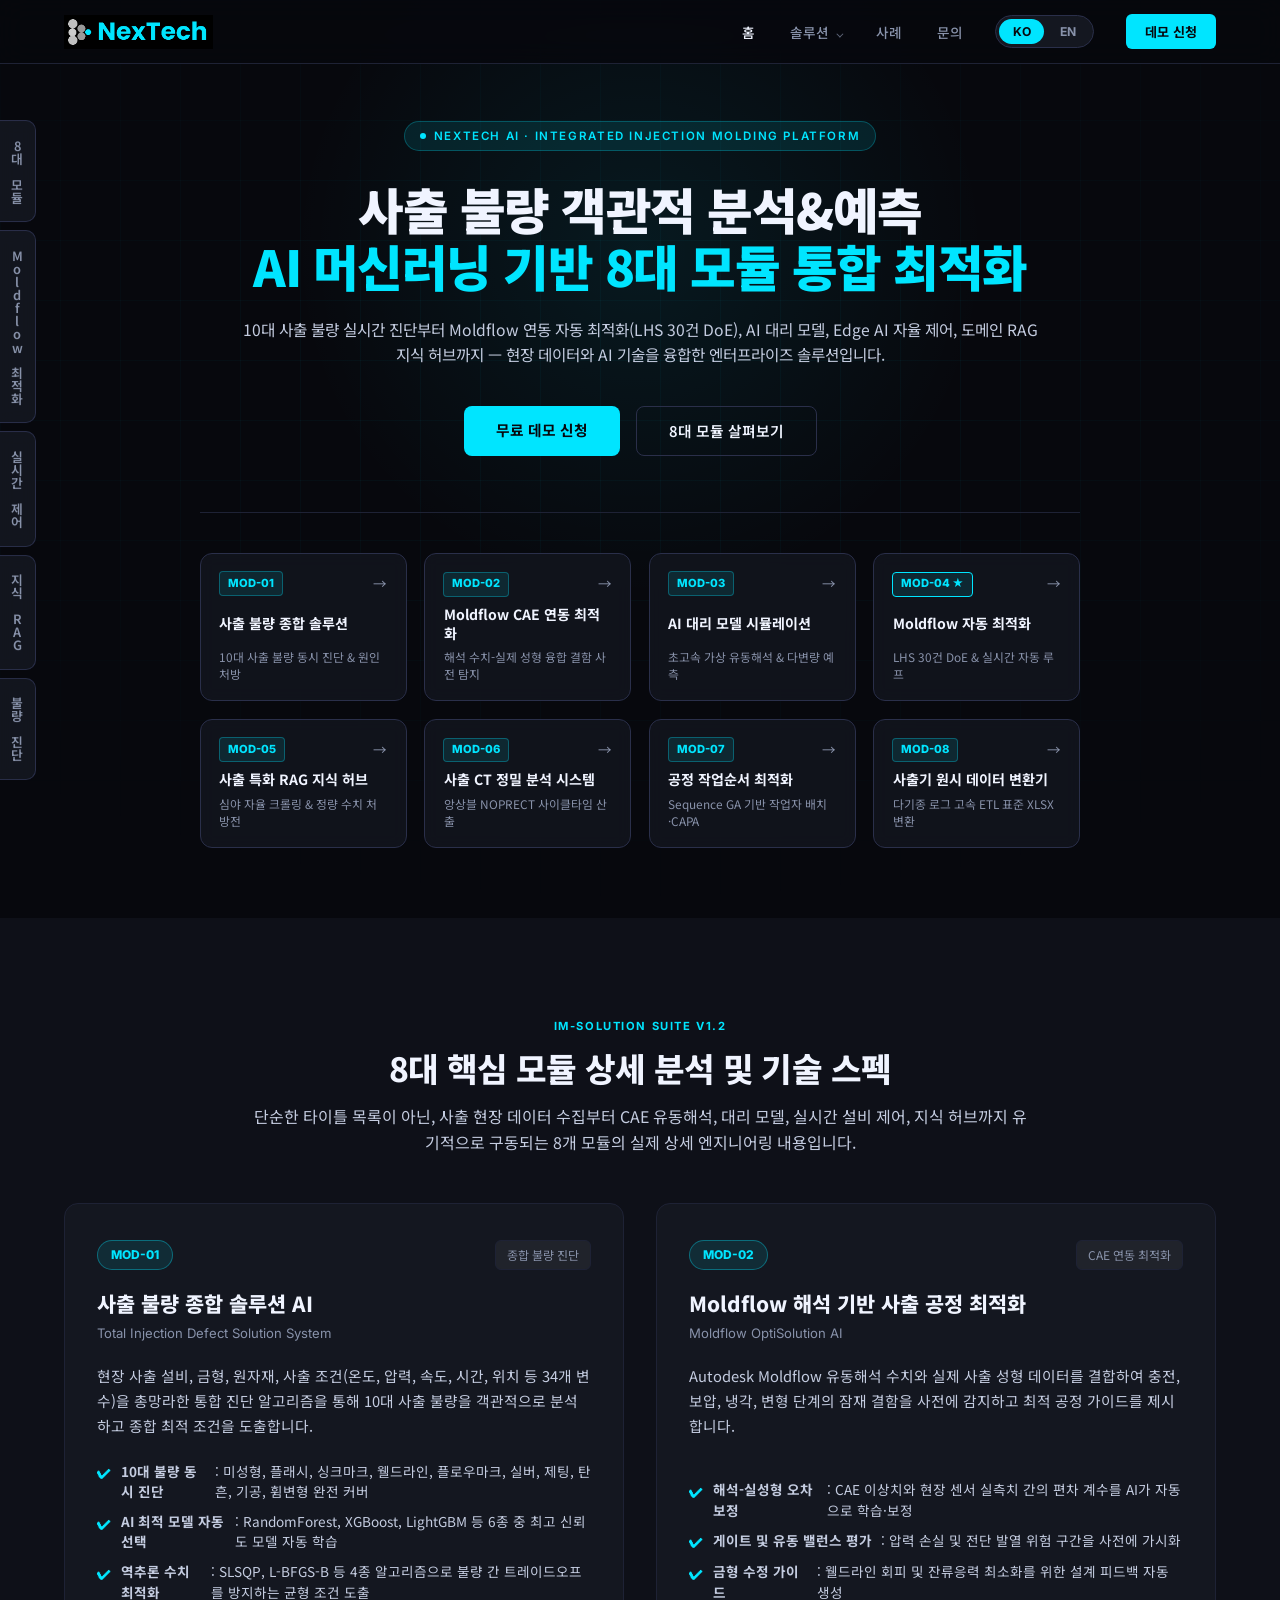
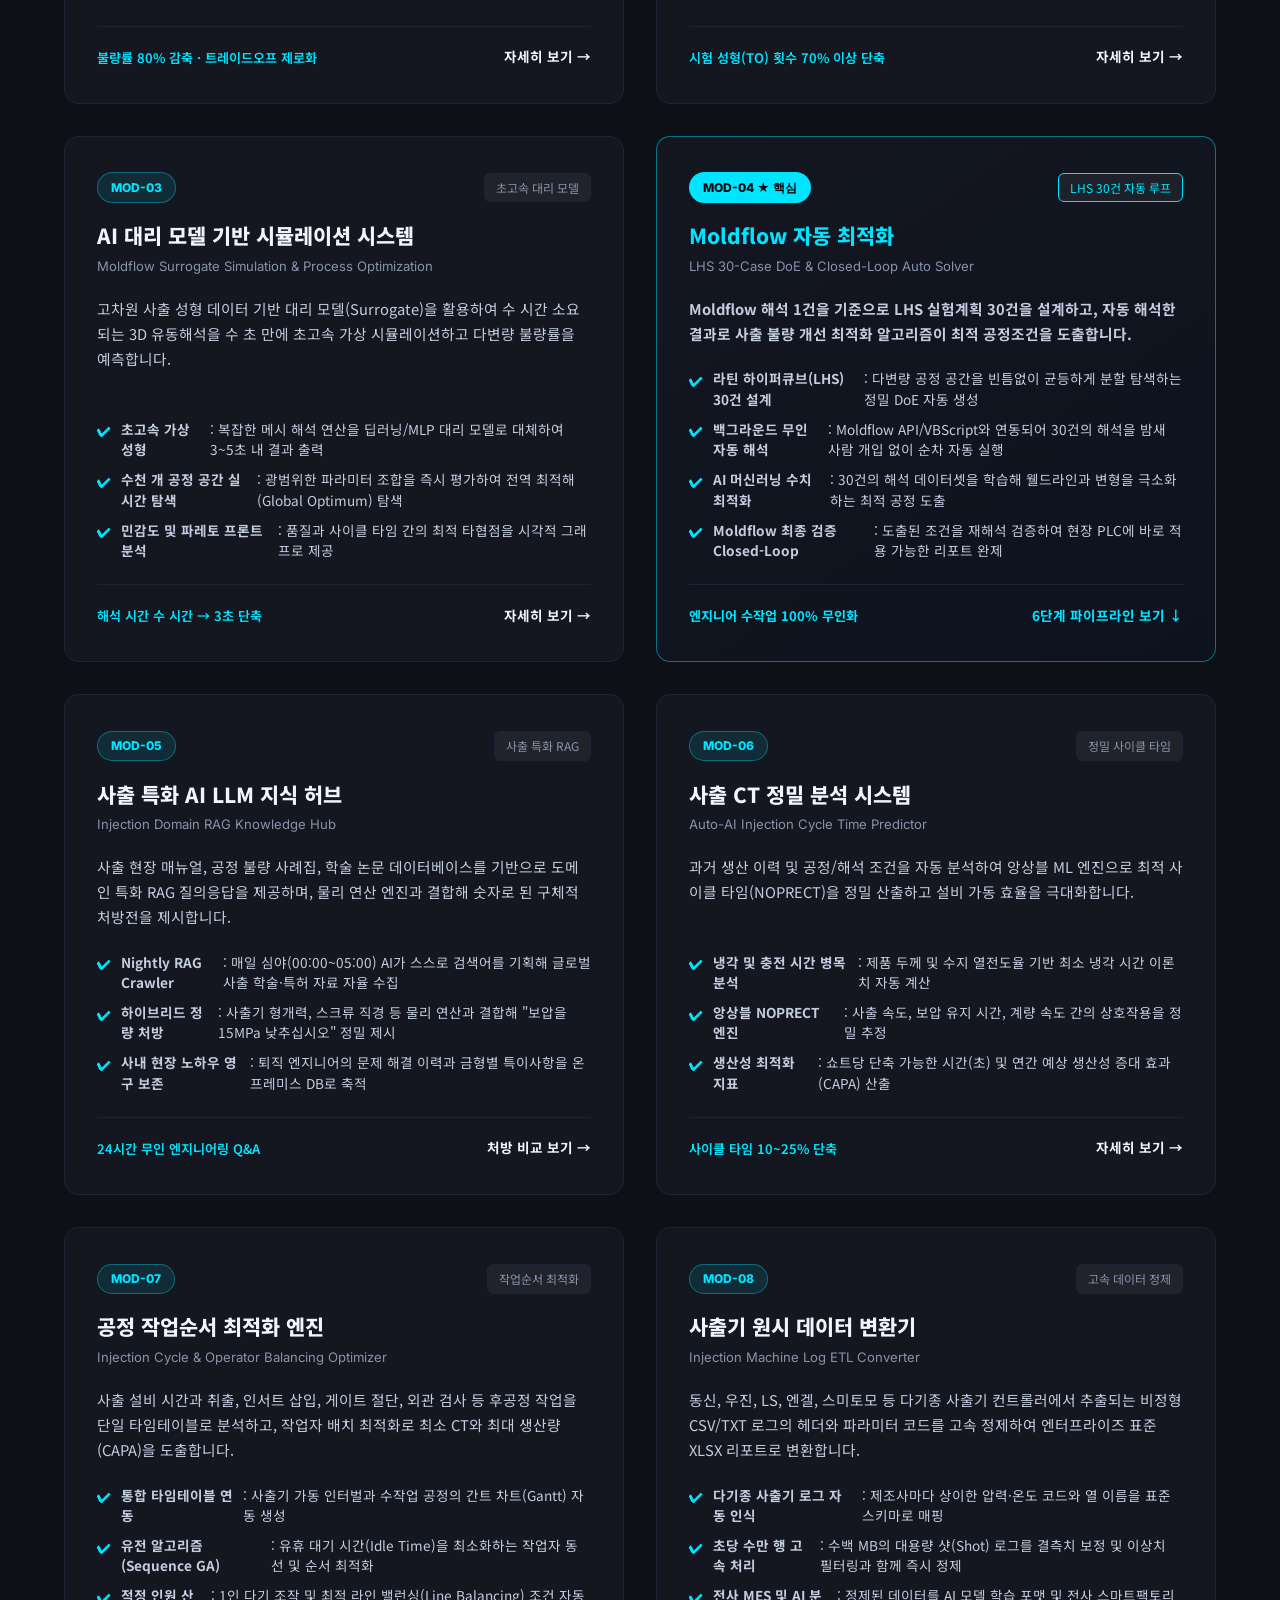
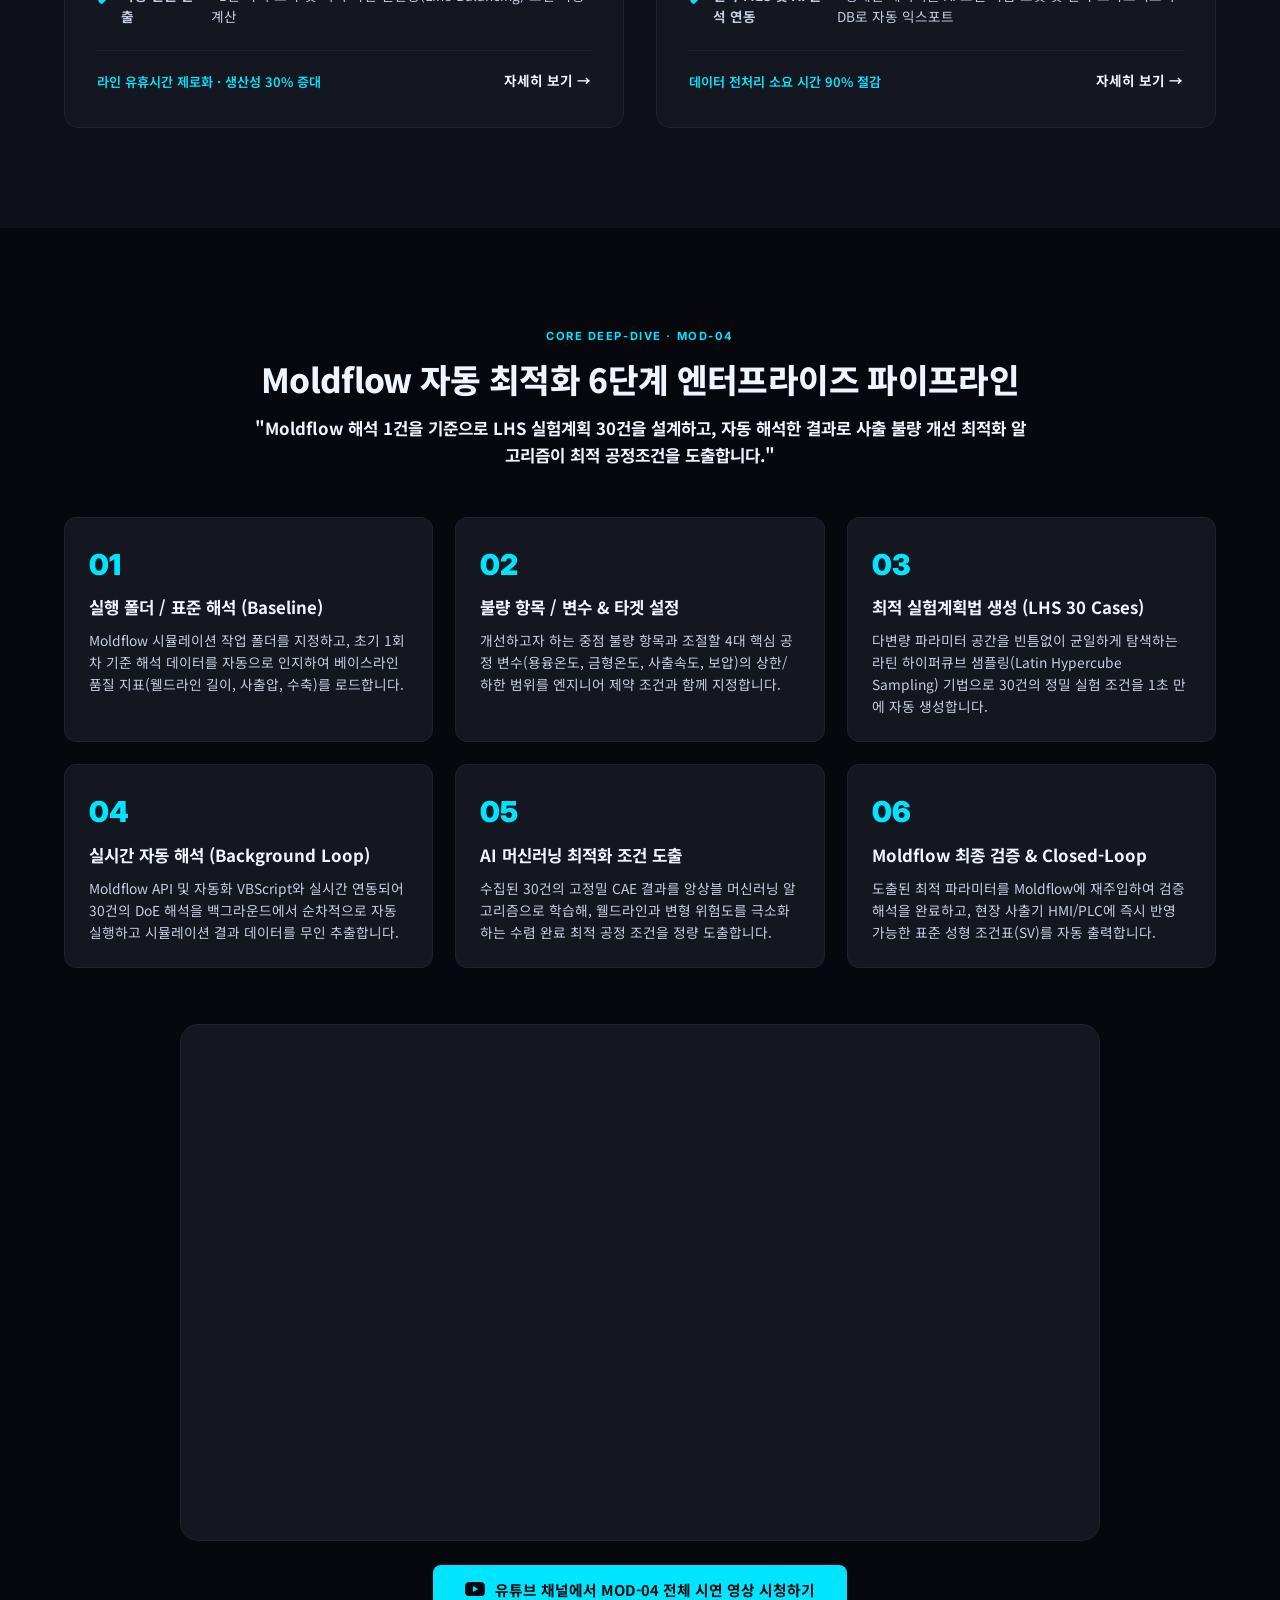
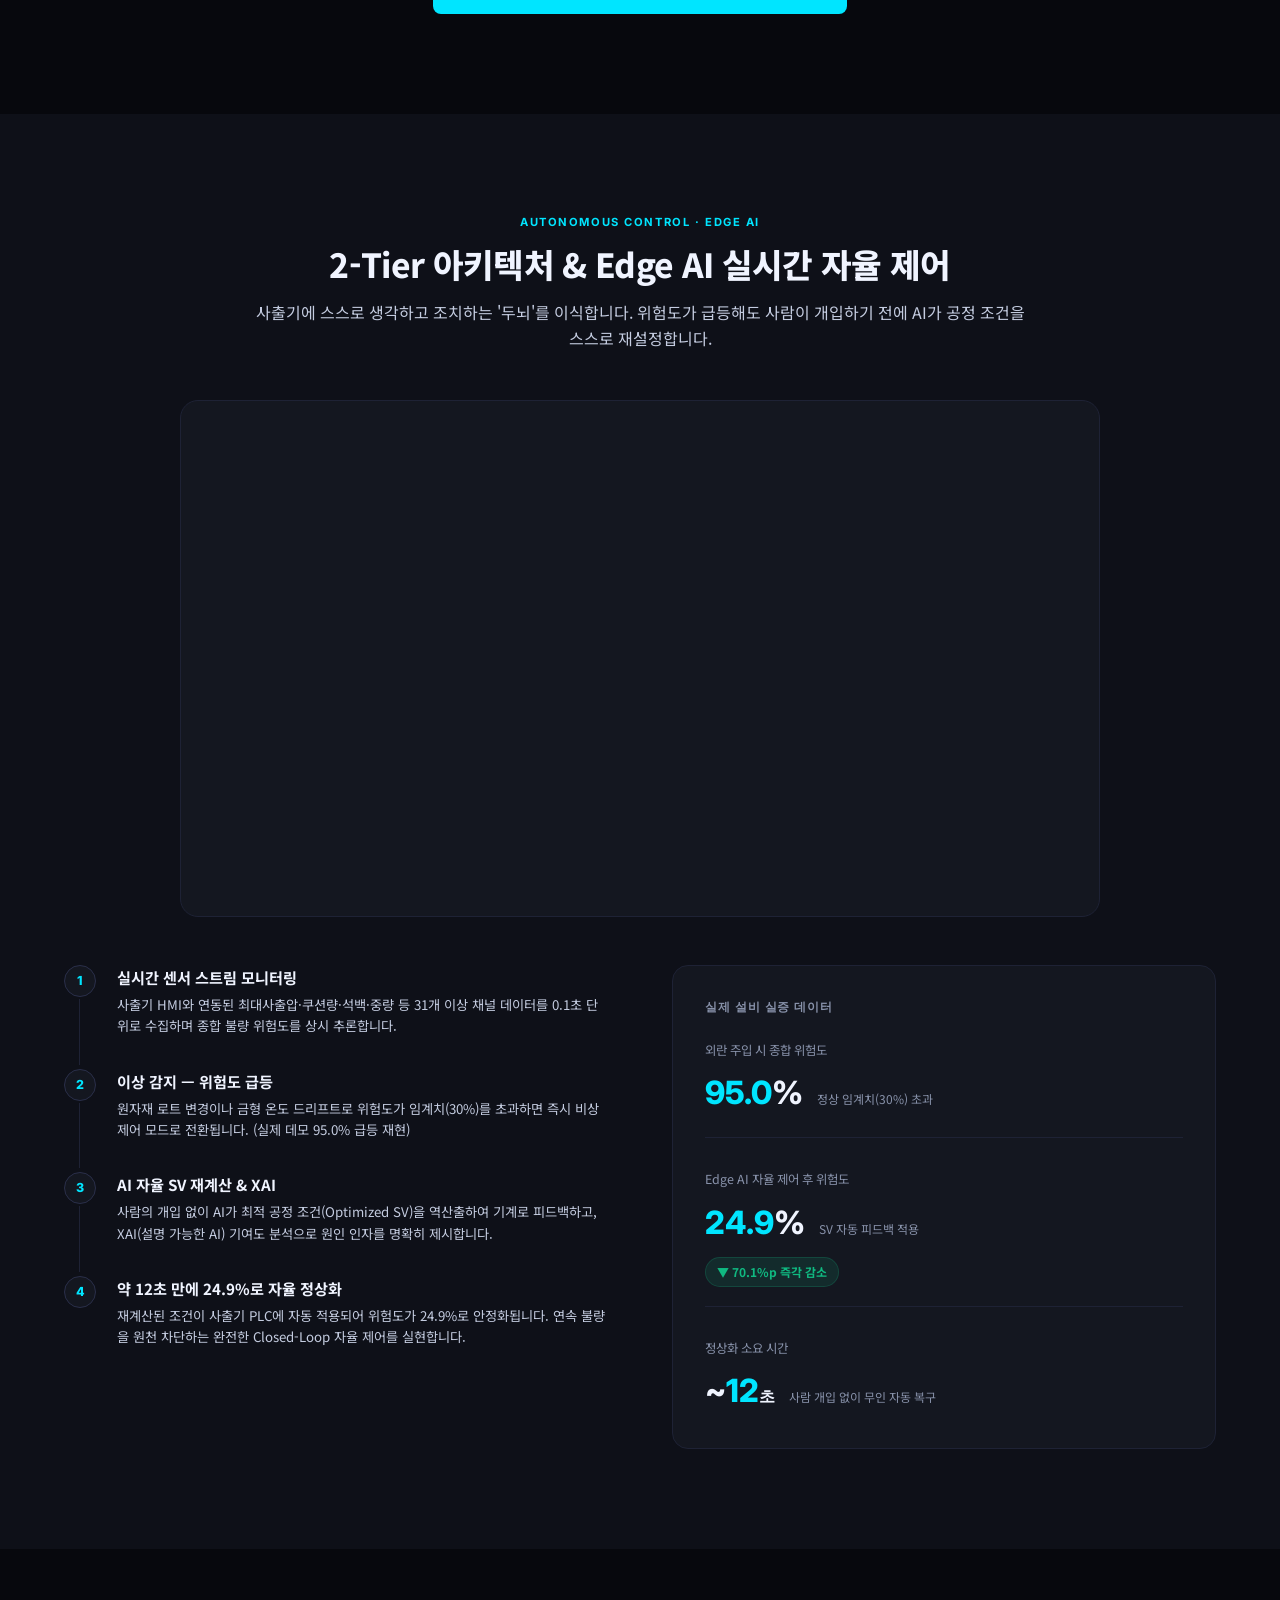
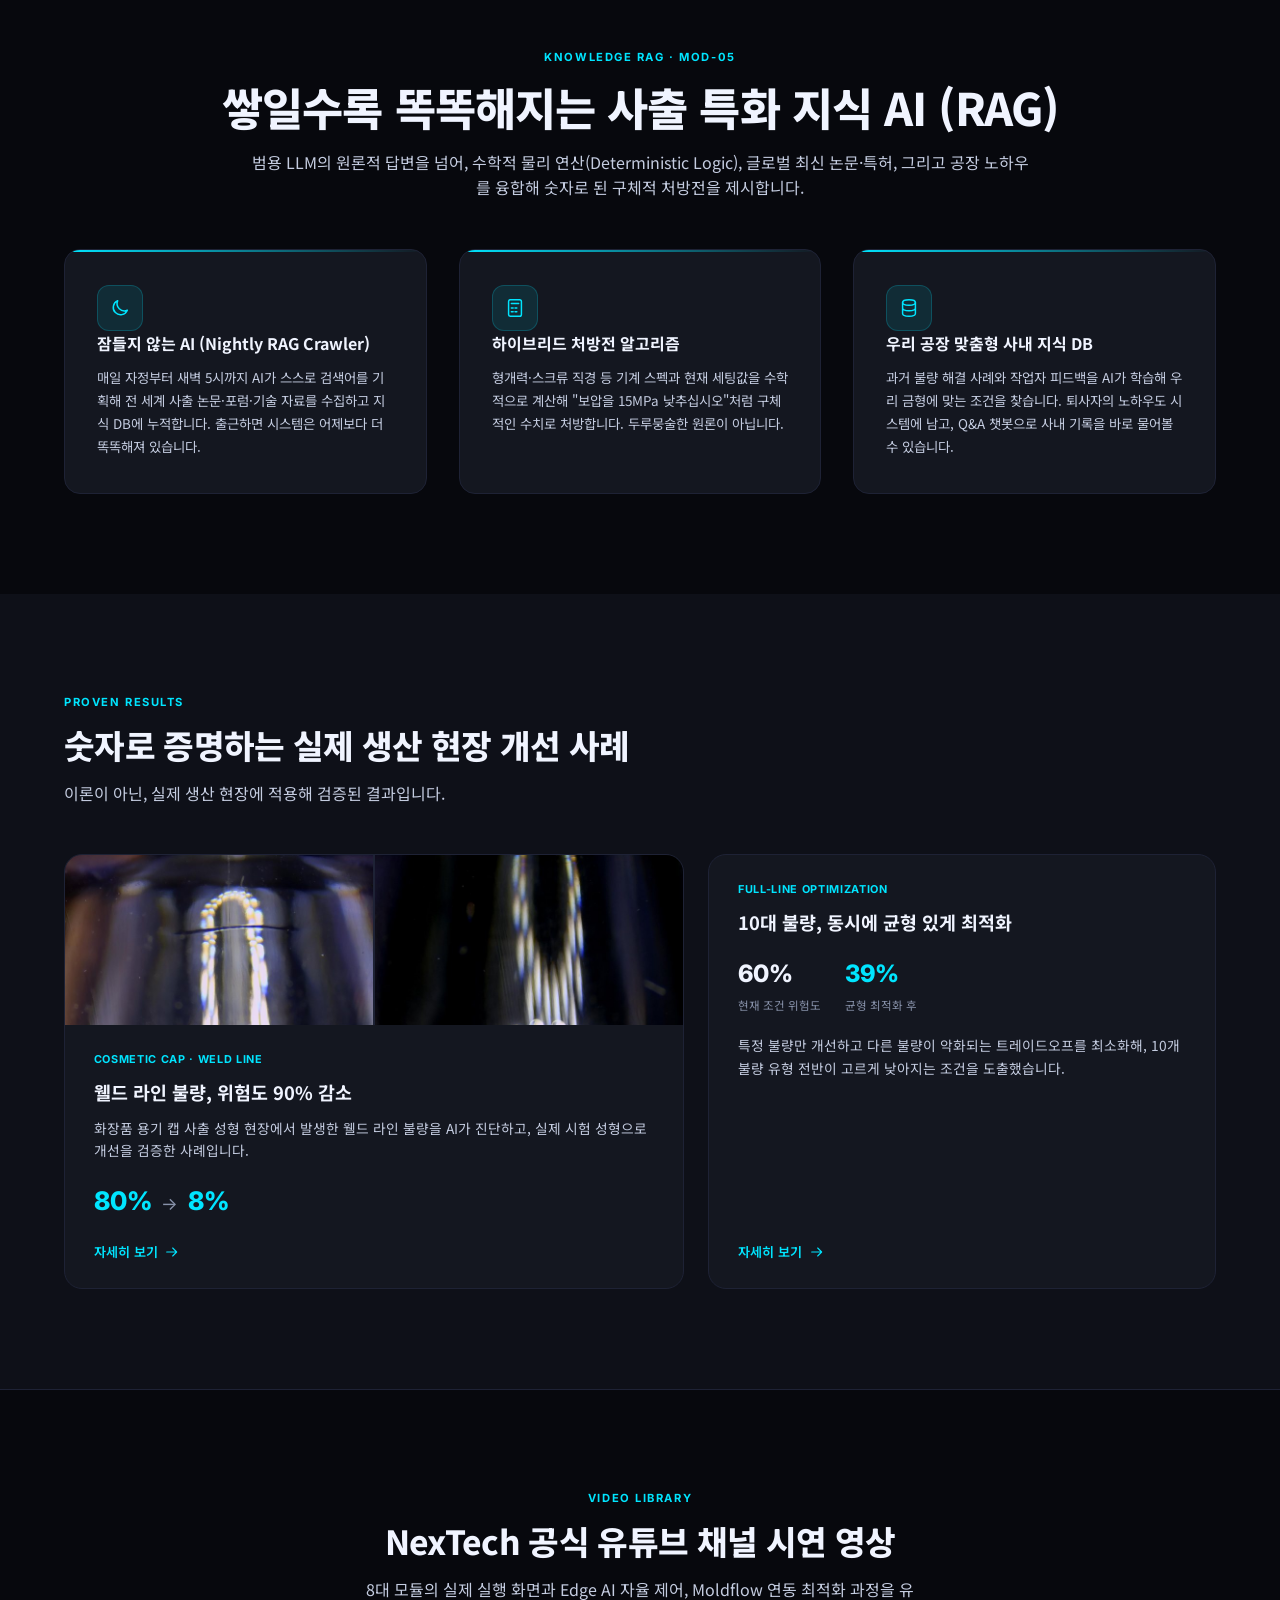
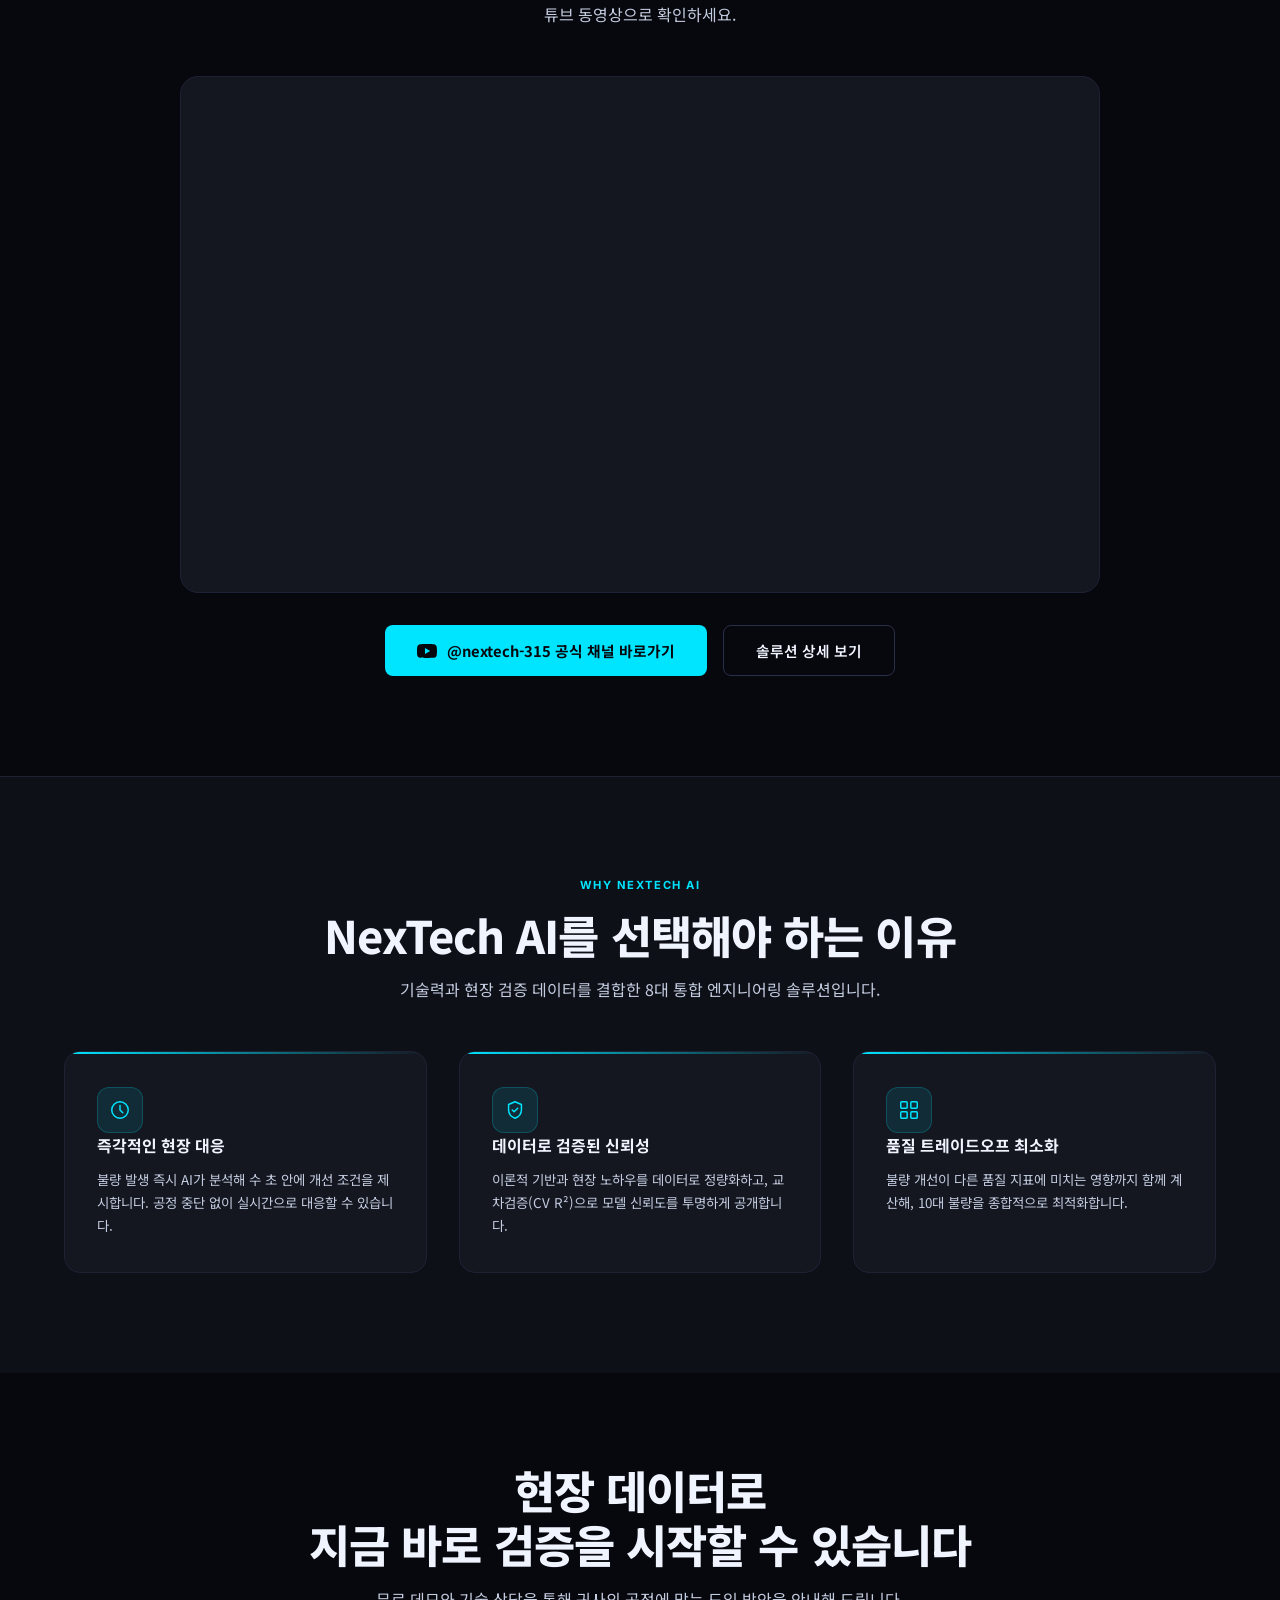
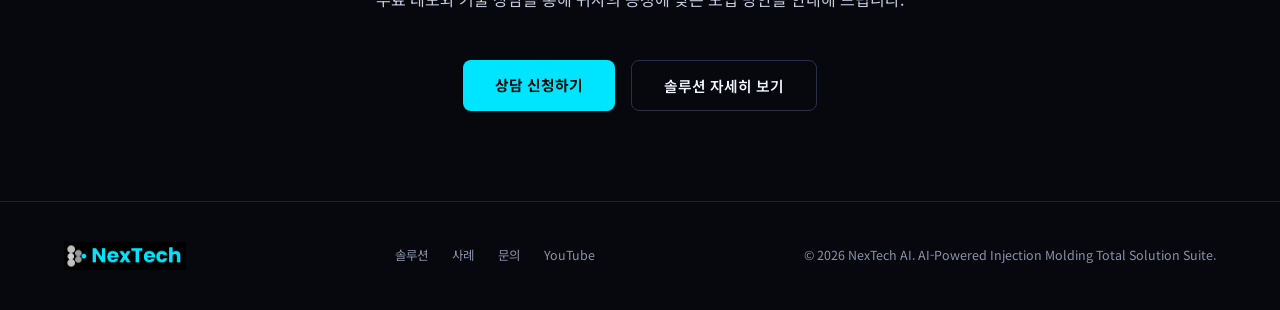
==== commit 95a3c1e9: "feat: add full 8-module showcase cards, interactive hero navigation, and MOD-04 pipeline to homepage" ====
--- a/index.html
+++ b/index.html
@@ -36,6 +36,226 @@
 <link href="https://fonts.googleapis.com/css2?family=Inter:wght@300;400;500;600;700;800;900&family=Noto+Sans+KR:wght@300;400;500;700;900&display=swap" rel="stylesheet">
 <link rel="stylesheet" href="css/style.css?v=3">
 <link rel="stylesheet" href="css/nav-extra.css?v=1">
+
+<style>
+/* Hero 8-Module Interactive Cards */
+.hero-features-grid {
+  display: grid;
+  grid-template-columns: repeat(4, 1fr);
+  gap: 1.1rem;
+  margin-top: 3.5rem;
+  padding-top: 2.5rem;
+  border-top: 1px solid var(--border);
+  text-align: left;
+}
+@media (max-width: 1024px) {
+  .hero-features-grid { grid-template-columns: repeat(2, 1fr); }
+}
+@media (max-width: 600px) {
+  .hero-features-grid { grid-template-columns: 1fr; }
+}
+a.hero-feature-card {
+  display: flex;
+  flex-direction: column;
+  justify-content: space-between;
+  text-decoration: none;
+  background: rgba(20, 23, 32, 0.75);
+  border: 1px solid var(--border2);
+  border-radius: 12px;
+  padding: 1.1rem 1.15rem;
+  transition: all 0.22s ease;
+  backdrop-filter: blur(8px);
+}
+a.hero-feature-card:hover {
+  border-color: var(--cyan);
+  background: rgba(0, 229, 255, 0.08);
+  transform: translateY(-3px);
+  box-shadow: 0 6px 20px rgba(0, 229, 255, 0.15);
+}
+a.hero-feature-card .card-top {
+  display: flex;
+  align-items: center;
+  justify-content: space-between;
+  margin-bottom: 0.5rem;
+}
+a.hero-feature-card .mod-badge-sm {
+  font-family: var(--font-en);
+  font-size: 0.7rem;
+  font-weight: 800;
+  color: var(--cyan);
+  background: var(--cyan-dim);
+  border: 1px solid rgba(0, 229, 255, 0.3);
+  padding: 0.15rem 0.5rem;
+  border-radius: 4px;
+}
+a.hero-feature-card .arrow-icon {
+  color: var(--gray);
+  font-size: 0.85rem;
+  transition: transform 0.2s, color 0.2s;
+}
+a.hero-feature-card:hover .arrow-icon {
+  color: var(--cyan);
+  transform: translateX(3px);
+}
+a.hero-feature-card .main {
+  font-size: 0.88rem;
+  font-weight: 700;
+  color: var(--white);
+  margin-bottom: 0.35rem;
+  line-height: 1.35;
+}
+a.hero-feature-card .sub {
+  font-size: 0.74rem;
+  color: var(--gray);
+  line-height: 1.45;
+}
+
+/* 8대 모듈 상세 쇼케이스 */
+.mod-showcase-grid {
+  display: grid;
+  grid-template-columns: repeat(2, 1fr);
+  gap: 2rem;
+  margin-top: 2.5rem;
+}
+@media (max-width: 900px) {
+  .mod-showcase-grid { grid-template-columns: 1fr; }
+}
+.mod-showcase-card {
+  background: var(--panel);
+  border: 1px solid var(--border);
+  border-radius: 14px;
+  padding: 2.2rem 2rem;
+  display: flex;
+  flex-direction: column;
+  transition: transform 0.25s, border-color 0.25s, box-shadow 0.25s;
+  position: relative;
+}
+.mod-showcase-card:hover {
+  transform: translateY(-4px);
+  border-color: var(--cyan);
+  box-shadow: 0 10px 30px rgba(0, 229, 255, 0.12);
+}
+.mod-card-header {
+  display: flex;
+  align-items: center;
+  justify-content: space-between;
+  margin-bottom: 1.2rem;
+}
+.mod-code-pill {
+  font-family: var(--font-en);
+  font-size: 0.75rem;
+  font-weight: 800;
+  color: var(--cyan);
+  background: var(--cyan-dim);
+  border: 1px solid rgba(0, 229, 255, 0.35);
+  padding: 0.3rem 0.8rem;
+  border-radius: 20px;
+}
+.mod-tag-pill {
+  font-size: 0.75rem;
+  color: var(--gray);
+  background: rgba(255,255,255,0.05);
+  border: 1px solid var(--border);
+  padding: 0.25rem 0.7rem;
+  border-radius: 6px;
+}
+.mod-showcase-card h3 {
+  font-size: 1.3rem;
+  font-weight: 800;
+  color: var(--white);
+  margin-bottom: 0.4rem;
+  line-height: 1.3;
+}
+.mod-showcase-card .mod-sub-en {
+  font-size: 0.82rem;
+  color: var(--gray);
+  margin-bottom: 1.2rem;
+  font-family: var(--font-en);
+}
+.mod-showcase-card .mod-desc {
+  font-size: 0.92rem;
+  color: var(--lgray);
+  line-height: 1.7;
+  margin-bottom: 1.4rem;
+  flex-grow: 1;
+}
+.mod-features-list {
+  list-style: none;
+  padding: 0;
+  margin: 0 0 1.5rem 0;
+  display: flex;
+  flex-direction: column;
+  gap: 0.6rem;
+}
+.mod-features-list li {
+  font-size: 0.85rem;
+  color: var(--lgray);
+  display: flex;
+  align-items: flex-start;
+  gap: 0.6rem;
+  line-height: 1.5;
+}
+.mod-features-list li::before {
+  content: '✔';
+  color: var(--cyan);
+  font-weight: 800;
+  flex-shrink: 0;
+  margin-top: 0.1rem;
+}
+.mod-footer-row {
+  display: flex;
+  align-items: center;
+  justify-content: space-between;
+  padding-top: 1.2rem;
+  border-top: 1px solid var(--border);
+  margin-top: auto;
+}
+.mod-effect {
+  font-size: 0.82rem;
+  color: var(--cyan);
+  font-weight: 600;
+}
+.mod-link-btn {
+  font-size: 0.85rem;
+  font-weight: 700;
+  color: var(--white);
+  text-decoration: none;
+  display: inline-flex;
+  align-items: center;
+  gap: 0.4rem;
+  transition: color 0.2s, transform 0.2s;
+}
+.mod-link-btn:hover {
+  color: var(--cyan);
+  transform: translateX(3px);
+}
+
+/* MOD-04 파이프라인 */
+.pipe-step-card {
+  background: var(--panel);
+  border: 1px solid var(--border);
+  border-radius: 12px;
+  padding: 1.5rem;
+}
+.pipe-step-card .num {
+  font-family: var(--font-en);
+  font-size: 1.8rem;
+  font-weight: 900;
+  color: var(--cyan);
+  margin-bottom: 0.4rem;
+}
+.pipe-step-card h4 {
+  font-size: 1.05rem;
+  font-weight: 700;
+  color: var(--white);
+  margin-bottom: 0.5rem;
+}
+.pipe-step-card p {
+  font-size: 0.86rem;
+  color: var(--lgray);
+  line-height: 1.6;
+}
+</style>
 </head>
 <body>
 
@@ -86,50 +306,434 @@
     </p>
     <div class="hero-actions">
       <a href="contact.html" class="btn-primary" data-i18n="hero-btn-primary">무료 데모 신청</a>
-      <a href="solution.html" class="btn-outline" data-i18n="hero-btn-outline">8대 솔루션 살펴보기</a>
-    </div>
+      <a href="#modules" class="btn-outline" data-i18n="hero-btn-outline">8대 모듈 살펴보기</a>
+    </div>
+
+    <!-- 8대 모듈 클릭 시 상세 섹션으로 바로 이동하는 대화형 카드 그리드 -->
     <div class="hero-features-grid">
-      <div class="hero-feature-item">
-        <div class="main" data-i18n="hf1-main">[MOD-01] 사출 불량 종합 솔루션</div>
-        <div class="sub" data-i18n="hf1-sub">10대 사출 불량 동시 진단 및 원인 처방</div>
-      </div>
-      <div class="hero-feature-item">
-        <div class="main" data-i18n="hf2-main">[MOD-02] Moldflow CAE 연동 최적화</div>
+      <a href="#mod-01" class="hero-feature-card">
+        <div class="card-top">
+          <span class="mod-badge-sm">MOD-01</span>
+          <span class="arrow-icon">→</span>
+        </div>
+        <div class="main" data-i18n="hf1-main">사출 불량 종합 솔루션</div>
+        <div class="sub" data-i18n="hf1-sub">10대 사출 불량 동시 진단 &amp; 원인 처방</div>
+      </a>
+      <a href="#mod-02" class="hero-feature-card">
+        <div class="card-top">
+          <span class="mod-badge-sm">MOD-02</span>
+          <span class="arrow-icon">→</span>
+        </div>
+        <div class="main" data-i18n="hf2-main">Moldflow CAE 연동 최적화</div>
         <div class="sub" data-i18n="hf2-sub">해석 수치-실제 성형 융합 결함 사전 탐지</div>
-      </div>
-      <div class="hero-feature-item">
-        <div class="main" data-i18n="hf3-main">[MOD-03] AI 대리 모델 시뮬레이션</div>
+      </a>
+      <a href="#mod-03" class="hero-feature-card">
+        <div class="card-top">
+          <span class="mod-badge-sm">MOD-03</span>
+          <span class="arrow-icon">→</span>
+        </div>
+        <div class="main" data-i18n="hf3-main">AI 대리 모델 시뮬레이션</div>
         <div class="sub" data-i18n="hf3-sub">초고속 가상 유동해석 &amp; 다변량 예측</div>
-      </div>
-      <div class="hero-feature-item">
-        <div class="main" data-i18n="hf4-main">[MOD-04] Moldflow 자동 최적화</div>
+      </a>
+      <a href="#mod-04" class="hero-feature-card">
+        <div class="card-top">
+          <span class="mod-badge-sm" style="color:var(--cyan); border-color:var(--cyan)">MOD-04 ★</span>
+          <span class="arrow-icon">→</span>
+        </div>
+        <div class="main" data-i18n="hf4-main">Moldflow 자동 최적화</div>
         <div class="sub" data-i18n="hf4-sub">LHS 30건 DoE &amp; 실시간 자동 루프</div>
-      </div>
-      <div class="hero-feature-item">
-        <div class="main" data-i18n="hf5-main">[MOD-05] 사출 특화 RAG 지식 허브</div>
+      </a>
+      <a href="#mod-05" class="hero-feature-card">
+        <div class="card-top">
+          <span class="mod-badge-sm">MOD-05</span>
+          <span class="arrow-icon">→</span>
+        </div>
+        <div class="main" data-i18n="hf5-main">사출 특화 RAG 지식 허브</div>
         <div class="sub" data-i18n="hf5-sub">심야 자율 크롤링 &amp; 정량 수치 처방전</div>
-      </div>
-      <div class="hero-feature-item">
-        <div class="main" data-i18n="hf6-main">[MOD-06] 사출 CT 정밀 분석 시스템</div>
+      </a>
+      <a href="#mod-06" class="hero-feature-card">
+        <div class="card-top">
+          <span class="mod-badge-sm">MOD-06</span>
+          <span class="arrow-icon">→</span>
+        </div>
+        <div class="main" data-i18n="hf6-main">사출 CT 정밀 분석 시스템</div>
         <div class="sub" data-i18n="hf6-sub">앙상블 NOPRECT 사이클타임 산출</div>
-      </div>
-      <div class="hero-feature-item">
-        <div class="main" data-i18n="hf7-main">[MOD-07] 공정 작업순서 최적화</div>
+      </a>
+      <a href="#mod-07" class="hero-feature-card">
+        <div class="card-top">
+          <span class="mod-badge-sm">MOD-07</span>
+          <span class="arrow-icon">→</span>
+        </div>
+        <div class="main" data-i18n="hf7-main">공정 작업순서 최적화</div>
         <div class="sub" data-i18n="hf7-sub">Sequence GA 기반 작업자 배치·CAPA</div>
-      </div>
-      <div class="hero-feature-item">
-        <div class="main" data-i18n="hf8-main">[MOD-08] 사출기 원시 데이터 변환기</div>
+      </a>
+      <a href="#mod-08" class="hero-feature-card">
+        <div class="card-top">
+          <span class="mod-badge-sm">MOD-08</span>
+          <span class="arrow-icon">→</span>
+        </div>
+        <div class="main" data-i18n="hf8-main">사출기 원시 데이터 변환기</div>
         <div class="sub" data-i18n="hf8-sub">다기종 로그 고속 ETL 표준 XLSX 변환</div>
-      </div>
+      </a>
     </div>
   </div>
 </section>
 
+<!-- 8대 모듈 상세 쇼케이스 (Full Suite Overview) -->
+<section id="modules" style="background:var(--surface)">
+  <div class="reveal centered">
+    <span class="section-tag">IM-SOLUTION Suite v1.2</span>
+    <h2 class="section-title title-oneline" data-i18n="mod-section-title">8대 핵심 모듈 상세 분석 및 기술 스펙</h2>
+    <p class="section-sub section-sub-wide" data-i18n="mod-section-sub">
+      단순한 타이틀 목록이 아닌, 사출 현장 데이터 수집부터 CAE 유동해석, 대리 모델, 실시간 설비 제어, 지식 허브까지 유기적으로 구동되는 8개 모듈의 실제 상세 엔지니어링 내용입니다.
+    </p>
+  </div>
+
+  <div class="mod-showcase-grid reveal">
+    <!-- MOD-01 -->
+    <div class="mod-showcase-card" id="mod-01">
+      <div class="mod-card-header">
+        <span class="mod-code-pill">MOD-01</span>
+        <span class="mod-tag-pill">종합 불량 진단</span>
+      </div>
+      <h3 data-i18n="m1-title">사출 불량 종합 솔루션 AI</h3>
+      <div class="mod-sub-en">Total Injection Defect Solution System</div>
+      <p class="mod-desc" data-i18n="m1-desc">
+        현장 사출 설비, 금형, 원자재, 사출 조건(온도, 압력, 속도, 시간, 위치 등 34개 변수)을 총망라한 통합 진단 알고리즘을 통해 10대 사출 불량을 객관적으로 분석하고 종합 최적 조건을 도출합니다.
+      </p>
+      <ul class="mod-features-list">
+        <li><strong>10대 불량 동시 진단</strong>: 미성형, 플래시, 싱크마크, 웰드라인, 플로우마크, 실버, 제팅, 탄흔, 기공, 휨변형 완전 커버</li>
+        <li><strong>AI 최적 모델 자동 선택</strong>: RandomForest, XGBoost, LightGBM 등 6종 중 최고 신뢰도 모델 자동 학습</li>
+        <li><strong>역추론 수치 최적화</strong>: SLSQP, L-BFGS-B 등 4종 알고리즘으로 불량 간 트레이드오프를 방지하는 균형 조건 도출</li>
+      </ul>
+      <div class="mod-footer-row">
+        <span class="mod-effect">불량률 80% 감축 · 트레이드오프 제로화</span>
+        <a href="solution.html#defects" class="mod-link-btn">자세히 보기 →</a>
+      </div>
+    </div>
+
+    <!-- MOD-02 -->
+    <div class="mod-showcase-card" id="mod-02">
+      <div class="mod-card-header">
+        <span class="mod-code-pill">MOD-02</span>
+        <span class="mod-tag-pill">CAE 연동 최적화</span>
+      </div>
+      <h3 data-i18n="m2-title">Moldflow 해석 기반 사출 공정 최적화</h3>
+      <div class="mod-sub-en">Moldflow OptiSolution AI</div>
+      <p class="mod-desc" data-i18n="m2-desc">
+        Autodesk Moldflow 유동해석 수치와 실제 사출 성형 데이터를 결합하여 충전, 보압, 냉각, 변형 단계의 잠재 결함을 사전에 감지하고 최적 공정 가이드를 제시합니다.
+      </p>
+      <ul class="mod-features-list">
+        <li><strong>해석-실성형 오차 보정</strong>: CAE 이상치와 현장 센서 실측치 간의 편차 계수를 AI가 자동으로 학습·보정</li>
+        <li><strong>게이트 및 유동 밸런스 평가</strong>: 압력 손실 및 전단 발열 위험 구간을 사전에 가시화</li>
+        <li><strong>금형 수정 가이드</strong>: 웰드라인 회피 및 잔류응력 최소화를 위한 설계 피드백 자동 생성</li>
+      </ul>
+      <div class="mod-footer-row">
+        <span class="mod-effect">시험 성형(TO) 횟수 70% 이상 단축</span>
+        <a href="solution.html#features" class="mod-link-btn">자세히 보기 →</a>
+      </div>
+    </div>
+
+    <!-- MOD-03 -->
+    <div class="mod-showcase-card" id="mod-03">
+      <div class="mod-card-header">
+        <span class="mod-code-pill">MOD-03</span>
+        <span class="mod-tag-pill">초고속 대리 모델</span>
+      </div>
+      <h3 data-i18n="m3-title">AI 대리 모델 기반 시뮬레이션 시스템</h3>
+      <div class="mod-sub-en">Moldflow Surrogate Simulation &amp; Process Optimization</div>
+      <p class="mod-desc" data-i18n="m3-desc">
+        고차원 사출 성형 데이터 기반 대리 모델(Surrogate)을 활용하여 수 시간 소요되는 3D 유동해석을 수 초 만에 초고속 가상 시뮬레이션하고 다변량 불량률을 예측합니다.
+      </p>
+      <ul class="mod-features-list">
+        <li><strong>초고속 가상 성형</strong>: 복잡한 메시 해석 연산을 딥러닝/MLP 대리 모델로 대체하여 3~5초 내 결과 출력</li>
+        <li><strong>수천 개 공정 공간 실시간 탐색</strong>: 광범위한 파라미터 조합을 즉시 평가하여 전역 최적해(Global Optimum) 탐색</li>
+        <li><strong>민감도 및 파레토 프론트 분석</strong>: 품질과 사이클 타임 간의 최적 타협점을 시각적 그래프로 제공</li>
+      </ul>
+      <div class="mod-footer-row">
+        <span class="mod-effect">해석 시간 수 시간 → 3초 단축</span>
+        <a href="solution.html#algorithm" class="mod-link-btn">자세히 보기 →</a>
+      </div>
+    </div>
+
+    <!-- MOD-04 -->
+    <div class="mod-showcase-card" id="mod-04" style="border-color:rgba(0,229,255,0.45); background:linear-gradient(145deg, #141720 0%, #0d121f 100%);">
+      <div class="mod-card-header">
+        <span class="mod-code-pill" style="background:var(--cyan); color:var(--bg);">MOD-04 ★ 핵심</span>
+        <span class="mod-tag-pill" style="color:var(--cyan); border-color:var(--cyan)">LHS 30건 자동 루프</span>
+      </div>
+      <h3 data-i18n="m4-title" style="color:var(--cyan)">Moldflow 자동 최적화</h3>
+      <div class="mod-sub-en">LHS 30-Case DoE &amp; Closed-Loop Auto Solver</div>
+      <p class="mod-desc" data-i18n="m4-desc">
+        <strong>Moldflow 해석 1건을 기준으로 LHS 실험계획 30건을 설계하고, 자동 해석한 결과로 사출 불량 개선 최적화 알고리즘이 최적 공정조건을 도출합니다.</strong>
+      </p>
+      <ul class="mod-features-list">
+        <li><strong>라틴 하이퍼큐브(LHS) 30건 설계</strong>: 다변량 공정 공간을 빈틈없이 균등하게 분할 탐색하는 정밀 DoE 자동 생성</li>
+        <li><strong>백그라운드 무인 자동 해석</strong>: Moldflow API/VBScript와 연동되어 30건의 해석을 밤새 사람 개입 없이 순차 자동 실행</li>
+        <li><strong>AI 머신러닝 수치 최적화</strong>: 30건의 해석 데이터셋을 학습해 웰드라인과 변형을 극소화하는 최적 공정 도출</li>
+        <li><strong>Moldflow 최종 검증 Closed-Loop</strong>: 도출된 조건을 재해석 검증하여 현장 PLC에 바로 적용 가능한 리포트 완제</li>
+      </ul>
+      <div class="mod-footer-row">
+        <span class="mod-effect" style="color:var(--cyan); font-weight:700;">엔지니어 수작업 100% 무인화</span>
+        <a href="#moldflow-auto" class="mod-link-btn" style="color:var(--cyan)">6단계 파이프라인 보기 ↓</a>
+      </div>
+    </div>
+
+    <!-- MOD-05 -->
+    <div class="mod-showcase-card" id="mod-05">
+      <div class="mod-card-header">
+        <span class="mod-code-pill">MOD-05</span>
+        <span class="mod-tag-pill">사출 특화 RAG</span>
+      </div>
+      <h3 data-i18n="m5-title">사출 특화 AI LLM 지식 허브</h3>
+      <div class="mod-sub-en">Injection Domain RAG Knowledge Hub</div>
+      <p class="mod-desc" data-i18n="m5-desc">
+        사출 현장 매뉴얼, 공정 불량 사례집, 학술 논문 데이터베이스를 기반으로 도메인 특화 RAG 질의응답을 제공하며, 물리 연산 엔진과 결합해 숫자로 된 구체적 처방전을 제시합니다.
+      </p>
+      <ul class="mod-features-list">
+        <li><strong>Nightly RAG Crawler</strong>: 매일 심야(00:00~05:00) AI가 스스로 검색어를 기획해 글로벌 사출 학술·특허 자료 자율 수집</li>
+        <li><strong>하이브리드 정량 처방</strong>: 사출기 형개력, 스크류 직경 등 물리 연산과 결합해 "보압을 15MPa 낮추십시오" 정밀 제시</li>
+        <li><strong>사내 현장 노하우 영구 보존</strong>: 퇴직 엔지니어의 문제 해결 이력과 금형별 특이사항을 온프레미스 DB로 축적</li>
+      </ul>
+      <div class="mod-footer-row">
+        <span class="mod-effect">24시간 무인 엔지니어링 Q&amp;A</span>
+        <a href="#rag-ai" class="mod-link-btn">처방 비교 보기 →</a>
+      </div>
+    </div>
+
+    <!-- MOD-06 -->
+    <div class="mod-showcase-card" id="mod-06">
+      <div class="mod-card-header">
+        <span class="mod-code-pill">MOD-06</span>
+        <span class="mod-tag-pill">정밀 사이클 타임</span>
+      </div>
+      <h3 data-i18n="m6-title">사출 CT 정밀 분석 시스템</h3>
+      <div class="mod-sub-en">Auto-AI Injection Cycle Time Predictor</div>
+      <p class="mod-desc" data-i18n="m6-desc">
+        과거 생산 이력 및 공정/해석 조건을 자동 분석하여 앙상블 ML 엔진으로 최적 사이클 타임(NOPRECT)을 정밀 산출하고 설비 가동 효율을 극대화합니다.
+      </p>
+      <ul class="mod-features-list">
+        <li><strong>냉각 및 충전 시간 병목 분석</strong>: 제품 두께 및 수지 열전도율 기반 최소 냉각 시간 이론치 자동 계산</li>
+        <li><strong>앙상블 NOPRECT 엔진</strong>: 사출 속도, 보압 유지 시간, 계량 속도 간의 상호작용을 정밀 추정</li>
+        <li><strong>생산성 최적화 지표</strong>: 쇼트당 단축 가능한 시간(초) 및 연간 예상 생산성 증대 효과(CAPA) 산출</li>
+      </ul>
+      <div class="mod-footer-row">
+        <span class="mod-effect">사이클 타임 10~25% 단축</span>
+        <a href="solution.html#features" class="mod-link-btn">자세히 보기 →</a>
+      </div>
+    </div>
+
+    <!-- MOD-07 -->
+    <div class="mod-showcase-card" id="mod-07">
+      <div class="mod-card-header">
+        <span class="mod-code-pill">MOD-07</span>
+        <span class="mod-tag-pill">작업순서 최적화</span>
+      </div>
+      <h3 data-i18n="m7-title">공정 작업순서 최적화 엔진</h3>
+      <div class="mod-sub-en">Injection Cycle &amp; Operator Balancing Optimizer</div>
+      <p class="mod-desc" data-i18n="m7-desc">
+        사출 설비 시간과 취출, 인서트 삽입, 게이트 절단, 외관 검사 등 후공정 작업을 단일 타임테이블로 분석하고, 작업자 배치 최적화로 최소 CT와 최대 생산량(CAPA)을 도출합니다.
+      </p>
+      <ul class="mod-features-list">
+        <li><strong>통합 타임테이블 연동</strong>: 사출기 가동 인터벌과 수작업 공정의 간트 차트(Gantt) 자동 생성</li>
+        <li><strong>유전 알고리즘(Sequence GA)</strong>: 유휴 대기 시간(Idle Time)을 최소화하는 작업자 동선 및 순서 최적화</li>
+        <li><strong>적정 인원 산출</strong>: 1인 다기 조작 및 최적 라인 밸런싱(Line Balancing) 조건 자동 계산</li>
+      </ul>
+      <div class="mod-footer-row">
+        <span class="mod-effect">라인 유휴시간 제로화 · 생산성 30% 증대</span>
+        <a href="solution.html#how" class="mod-link-btn">자세히 보기 →</a>
+      </div>
+    </div>
+
+    <!-- MOD-08 -->
+    <div class="mod-showcase-card" id="mod-08">
+      <div class="mod-card-header">
+        <span class="mod-code-pill">MOD-08</span>
+        <span class="mod-tag-pill">고속 데이터 정제</span>
+      </div>
+      <h3 data-i18n="m8-title">사출기 원시 데이터 변환기</h3>
+      <div class="mod-sub-en">Injection Machine Log ETL Converter</div>
+      <p class="mod-desc" data-i18n="m8-desc">
+        동신, 우진, LS, 엔겔, 스미토모 등 다기종 사출기 컨트롤러에서 추출되는 비정형 CSV/TXT 로그의 헤더와 파라미터 코드를 고속 정제하여 엔터프라이즈 표준 XLSX 리포트로 변환합니다.
+      </p>
+      <ul class="mod-features-list">
+        <li><strong>다기종 사출기 로그 자동 인식</strong>: 제조사마다 상이한 압력·온도 코드와 열 이름을 표준 스키마로 매핑</li>
+        <li><strong>초당 수만 행 고속 처리</strong>: 수백 MB의 대용량 샷(Shot) 로그를 결측치 보정 및 이상치 필터링과 함께 즉시 정제</li>
+        <li><strong>전사 MES 및 AI 분석 연동</strong>: 정제된 데이터를 AI 모델 학습 포맷 및 전사 스마트팩토리 DB로 자동 익스포트</li>
+      </ul>
+      <div class="mod-footer-row">
+        <span class="mod-effect">데이터 전처리 소요 시간 90% 절감</span>
+        <a href="solution.html#how" class="mod-link-btn">자세히 보기 →</a>
+      </div>
+    </div>
+  </div>
+</section>
+
+<!-- MOLDFLOW AUTO OPTIMIZATION SPOTLIGHT (MOD-04) -->
+<section id="moldflow-auto">
+  <div class="reveal centered">
+    <span class="section-tag">Core Deep-Dive · MOD-04</span>
+    <h2 class="section-title title-oneline" data-i18n="mf-title">Moldflow 자동 최적화 6단계 엔터프라이즈 파이프라인</h2>
+    <p class="section-sub section-sub-wide" data-i18n="mf-sub" style="font-size:1.05rem; color:var(--white);">
+      <strong>"Moldflow 해석 1건을 기준으로 LHS 실험계획 30건을 설계하고, 자동 해석한 결과로 사출 불량 개선 최적화 알고리즘이 최적 공정조건을 도출합니다."</strong>
+    </p>
+  </div>
+
+  <div class="mod-showcase-grid reveal" style="grid-template-columns: repeat(3, 1fr); gap:1.4rem;">
+    <div class="pipe-step-card">
+      <div class="num">01</div>
+      <h4 data-i18n="pipe1-h4">실행 폴더 / 표준 해석 (Baseline)</h4>
+      <p data-i18n="pipe1-p">Moldflow 시뮬레이션 작업 폴더를 지정하고, 초기 1회차 기준 해석 데이터를 자동으로 인지하여 베이스라인 품질 지표(웰드라인 길이, 사출압, 수축)를 로드합니다.</p>
+    </div>
+    <div class="pipe-step-card">
+      <div class="num">02</div>
+      <h4 data-i18n="pipe2-h4">불량 항목 / 변수 &amp; 타겟 설정</h4>
+      <p data-i18n="pipe2-p">개선하고자 하는 중점 불량 항목과 조절할 4대 핵심 공정 변수(용융온도, 금형온도, 사출속도, 보압)의 상한/하한 범위를 엔지니어 제약 조건과 함께 지정합니다.</p>
+    </div>
+    <div class="pipe-step-card">
+      <div class="num">03</div>
+      <h4 data-i18n="pipe3-h4">최적 실험계획법 생성 (LHS 30 Cases)</h4>
+      <p data-i18n="pipe3-p">다변량 파라미터 공간을 빈틈없이 균일하게 탐색하는 라틴 하이퍼큐브 샘플링(Latin Hypercube Sampling) 기법으로 30건의 정밀 실험 조건을 1초 만에 자동 생성합니다.</p>
+    </div>
+    <div class="pipe-step-card">
+      <div class="num">04</div>
+      <h4 data-i18n="pipe4-h4">실시간 자동 해석 (Background Loop)</h4>
+      <p data-i18n="pipe4-p">Moldflow API 및 자동화 VBScript와 실시간 연동되어 30건의 DoE 해석을 백그라운드에서 순차적으로 자동 실행하고 시뮬레이션 결과 데이터를 무인 추출합니다.</p>
+    </div>
+    <div class="pipe-step-card">
+      <div class="num">05</div>
+      <h4 data-i18n="pipe5-h4">AI 머신러닝 최적화 조건 도출</h4>
+      <p data-i18n="pipe5-p">수집된 30건의 고정밀 CAE 결과를 앙상블 머신러닝 알고리즘으로 학습해, 웰드라인과 변형 위험도를 극소화하는 수렴 완료 최적 공정 조건을 정량 도출합니다.</p>
+    </div>
+    <div class="pipe-step-card">
+      <div class="num">06</div>
+      <h4 data-i18n="pipe6-h4">Moldflow 최종 검증 &amp; Closed-Loop</h4>
+      <p data-i18n="pipe6-p">도출된 최적 파라미터를 Moldflow에 재주입하여 검증 해석을 완료하고, 현장 사출기 HMI/PLC에 즉시 반영 가능한 표준 성형 조건표(SV)를 자동 출력합니다.</p>
+    </div>
+  </div>
+
+  <div class="video-frame reveal" style="margin-left:auto;margin-right:auto; margin-top:3.5rem;">
+    <iframe src="https://www.youtube.com/embed/htqqAATOg1E" title="NexTech AI Moldflow Auto Optimization Demo" allow="accelerometer; autoplay; clipboard-write; encrypted-media; gyroscope; picture-in-picture; web-share" allowfullscreen loading="lazy"></iframe>
+  </div>
+  <div style="text-align:center; margin-top:1.5rem;">
+    <a href="https://www.youtube.com/@nextech-315" target="_blank" rel="noopener noreferrer" class="btn-primary" data-i18n="mf-yt-btn" style="display:inline-flex; align-items:center; gap:0.6rem;">
+      <svg viewBox="0 0 24 24" width="20" height="20" fill="currentColor"><path d="M23.498 6.186a3.016 3.016 0 0 0-2.122-2.136C19.505 3.545 12 3.545 12 3.545s-7.505 0-9.377.505A3.017 3.017 0 0 0 .502 6.186C0 8.07 0 12 0 12s0 3.93.502 5.814a3.016 3.016 0 0 0 2.122 2.136c1.871.505 9.376.505 9.376.505s7.505 0 9.377-.505a3.015 3.015 0 0 0 2.122-2.136C24 15.93 24 12 24 12s0-3.93-.502-5.814zM9.545 15.568V8.432L15.818 12l-6.273 3.568z"/></svg>
+      <span>유튜브 채널에서 MOD-04 전체 시연 영상 시청하기</span>
+    </a>
+  </div>
+</section>
+
+<!-- 2-TIER ARCHITECTURE & EDGE AI 자율 제어 -->
+<section id="edge-ai" style="background:var(--surface)">
+  <div class="reveal centered">
+    <span class="section-tag">Autonomous Control · Edge AI</span>
+    <h2 class="section-title title-oneline" data-i18n="edge-title">2-Tier 아키텍처 &amp; Edge AI 실시간 자율 제어</h2>
+    <p class="section-sub section-sub-wide" data-i18n="edge-sub">
+      사출기에 스스로 생각하고 조치하는 '두뇌'를 이식합니다. 위험도가 급등해도 사람이 개입하기 전에 AI가 공정 조건을 스스로 재설정합니다.
+    </p>
+  </div>
+
+  <div class="video-frame reveal" style="margin-left:auto;margin-right:auto">
+    <iframe src="https://www.youtube.com/embed/Kub_MypZVxU" title="Edge AI Controller Demo" allow="accelerometer; autoplay; clipboard-write; encrypted-media; gyroscope; picture-in-picture; web-share" allowfullscreen loading="lazy"></iframe>
+  </div>
+
+  <div class="case-wrap reveal" style="margin-top:3rem;">
+    <div class="case-timeline">
+      <div class="case-step">
+        <div class="case-dot">1</div>
+        <div class="case-step-body">
+          <h4 data-i18n="edge1-h4">실시간 센서 스트림 모니터링</h4>
+          <p data-i18n="edge1-p">사출기 HMI와 연동된 최대사출압·쿠션량·석백·중량 등 31개 이상 채널 데이터를 0.1초 단위로 수집하며 종합 불량 위험도를 상시 추론합니다.</p>
+        </div>
+      </div>
+      <div class="case-step">
+        <div class="case-dot">2</div>
+        <div class="case-step-body">
+          <h4 data-i18n="edge2-h4">이상 감지 — 위험도 급등</h4>
+          <p data-i18n="edge2-p">원자재 로트 변경이나 금형 온도 드리프트로 위험도가 임계치(30%)를 초과하면 즉시 비상 제어 모드로 전환됩니다. (실제 데모 95.0% 급등 재현)</p>
+        </div>
+      </div>
+      <div class="case-step">
+        <div class="case-dot">3</div>
+        <div class="case-step-body">
+          <h4 data-i18n="edge3-h4">AI 자율 SV 재계산 &amp; XAI</h4>
+          <p data-i18n="edge3-p">사람의 개입 없이 AI가 최적 공정 조건(Optimized SV)을 역산출하여 기계로 피드백하고, XAI(설명 가능한 AI) 기여도 분석으로 원인 인자를 명확히 제시합니다.</p>
+        </div>
+      </div>
+      <div class="case-step">
+        <div class="case-dot">4</div>
+        <div class="case-step-body">
+          <h4 data-i18n="edge4-h4">약 12초 만에 24.9%로 자율 정상화</h4>
+          <p data-i18n="edge4-p">재계산된 조건이 사출기 PLC에 자동 적용되어 위험도가 24.9%로 안정화됩니다. 연속 불량을 원천 차단하는 완전한 Closed-Loop 자율 제어를 실현합니다.</p>
+        </div>
+      </div>
+    </div>
+    <div>
+      <div class="case-result">
+        <div class="case-result-title" data-i18n="edge-result-title">실제 설비 실증 데이터</div>
+        <div class="case-metrics">
+          <div class="case-metric">
+            <div class="case-metric-label" data-i18n="edge-m1-label">외란 주입 시 종합 위험도</div>
+            <div class="case-metric-row">
+              <div class="case-metric-val"><span class="accent">95.0</span>%</div>
+              <div class="case-metric-sub" data-i18n="edge-m1-sub">정상 임계치(30%) 초과</div>
+            </div>
+          </div>
+          <div class="case-metric">
+            <div class="case-metric-label" data-i18n="edge-m2-label">Edge AI 자율 제어 후 위험도</div>
+            <div class="case-metric-row">
+              <div class="case-metric-val"><span class="accent">24.9</span>%</div>
+              <div class="case-metric-sub" data-i18n="edge-m2-sub">SV 자동 피드백 적용</div>
+            </div>
+            <span class="case-badge badge-green" data-i18n="edge-m2-badge">▼ 70.1%p 즉각 감소</span>
+          </div>
+          <div class="case-metric">
+            <div class="case-metric-label" data-i18n="edge-m3-label">정상화 소요 시간</div>
+            <div class="case-metric-row">
+              <div class="case-metric-val">~<span class="accent">12</span><span style="font-size:1rem">초</span></div>
+              <div class="case-metric-sub" data-i18n="edge-m3-sub">사람 개입 없이 무인 자동 복구</div>
+            </div>
+          </div>
+        </div>
+      </div>
+    </div>
+  </div>
+</section>
+
+<!-- RAG KNOWLEDGE AI -->
+<section id="rag-ai">
+  <div class="reveal centered">
+    <span class="section-tag">Knowledge RAG · MOD-05</span>
+    <h2 class="section-title" data-i18n="rag-title">쌓일수록 똑똑해지는 사출 특화 지식 AI (RAG)</h2>
+    <p class="section-sub section-sub-wide" data-i18n="rag-sub">
+      범용 LLM의 원론적 답변을 넘어, 수학적 물리 연산(Deterministic Logic), 글로벌 최신 논문·특허, 그리고 공장 노하우를 융합해 숫자로 된 구체적 처방전을 제시합니다.
+    </p>
+  </div>
+
+  <div class="adv-grid reveal">
+    <div class="adv-card">
+      <div class="icon-wrap"><svg class="icon" viewBox="0 0 24 24"><path d="M20 14.5A8 8 0 0 1 9.5 4a8 8 0 1 0 10.5 10.5z"/></svg></div>
+      <h3 data-i18n="rag-f1-h3">잠들지 않는 AI (Nightly RAG Crawler)</h3>
+      <p data-i18n="rag-f1-p">매일 자정부터 새벽 5시까지 AI가 스스로 검색어를 기획해 전 세계 사출 논문·포럼·기술 자료를 수집하고 지식 DB에 누적합니다. 출근하면 시스템은 어제보다 더 똑똑해져 있습니다.</p>
+    </div>
+    <div class="adv-card">
+      <div class="icon-wrap"><svg class="icon" viewBox="0 0 24 24"><rect x="5" y="3" width="14" height="18" rx="2"/><path d="M8 7h8M8 12h2M12 12h2M8 16h2M12 16h2"/></svg></div>
+      <h3 data-i18n="rag-f2-h3">하이브리드 처방전 알고리즘</h3>
+      <p data-i18n="rag-f2-p">형개력·스크류 직경 등 기계 스펙과 현재 세팅값을 수학적으로 계산해 "보압을 15MPa 낮추십시오"처럼 구체적인 수치로 처방합니다. 두루뭉술한 원론이 아닙니다.</p>
+    </div>
+    <div class="adv-card">
+      <div class="icon-wrap"><svg class="icon" viewBox="0 0 24 24"><ellipse cx="12" cy="6" rx="7" ry="3"/><path d="M5 6v6c0 1.7 3.1 3 7 3s7-1.3 7-3V6M5 12v6c0 1.7 3.1 3 7 3s7-1.3 7-3v-6"/></svg></div>
+      <h3 data-i18n="rag-f3-h3">우리 공장 맞춤형 사내 지식 DB</h3>
+      <p data-i18n="rag-f3-p">과거 불량 해결 사례와 작업자 피드백을 AI가 학습해 우리 금형에 맞는 조건을 찾습니다. 퇴사자의 노하우도 시스템에 남고, Q&amp;A 챗봇으로 사내 기록을 바로 물어볼 수 있습니다.</p>
+    </div>
+  </div>
+</section>
+
 <!-- CASE HIGHLIGHT -->
-<section id="case-highlight">
+<section id="case-highlight" style="background:var(--surface)">
   <div class="reveal">
     <span class="section-tag">Proven Results</span>
-    <h2 class="section-title title-oneline" data-i18n="hl-title">숫자로 증명하는 실제 개선 사례</h2>
+    <h2 class="section-title title-oneline" data-i18n="hl-title">숫자로 증명하는 실제 생산 현장 개선 사례</h2>
     <p class="section-sub" data-i18n="hl-sub">이론이 아닌, 실제 생산 현장에 적용해 검증된 결과입니다.</p>
   </div>
   <div class="highlight-grid reveal">
@@ -177,43 +781,8 @@
   </div>
 </section>
 
-<!-- NEW FEATURES -->
-<section id="new-features">
-  <div class="reveal centered">
-    <span class="section-tag">Key Innovation</span>
-    <h2 class="section-title" data-i18n="new-title">새로 확장된 핵심 기술</h2>
-    <p class="section-sub" data-i18n="new-sub">단순 분석을 넘어, Moldflow 자동 최적화와 실시간 자율 제어(Edge AI) 및 사출 지식 RAG로 완성됩니다.</p>
-  </div>
-  <div class="adv-grid reveal">
-    <div class="adv-card">
-      <div class="icon-wrap">
-        <svg class="icon" viewBox="0 0 24 24"><path d="M20.5 12a8.5 8.5 0 0 1-14.6 5.9"></path><path d="M3.5 12a8.5 8.5 0 0 1 14.6-5.9"></path><polyline points="18.6 2.6 18.6 6.3 14.9 6.3"></polyline><polyline points="5.4 21.4 5.4 17.7 9.1 17.7"></polyline><circle cx="9" cy="10" r="1.1" fill="currentColor"></circle><circle cx="14.5" cy="9.5" r="1.1" fill="currentColor"></circle><circle cx="11.5" cy="14.5" r="1.1" fill="currentColor"></circle></svg>
-      </div>
-      <h3 data-i18n="new0-h3">MOD-04 Moldflow 자동 최적화</h3>
-      <p data-i18n="new0-p">Moldflow 해석 1건을 기준으로 LHS 실험계획 30건을 자동 설계하고, 실시간 자동 해석 결과로부터 사출 불량 개선 최적화 알고리즘이 최적 공정조건을 도출합니다.</p>
-      <a href="solution.html#moldflow-auto" style="display:inline-block; margin-top:1.1rem; color:var(--cyan); font-size:0.84rem; font-weight:600; text-decoration:none" data-i18n="new-more0">자세히 보기 →</a>
-    </div>
-    <div class="adv-card">
-      <div class="icon-wrap">
-        <svg class="icon" viewBox="0 0 24 24"><path d="M13 2 4 14h6l-1 8 9-12h-6l1-8z"/></svg>
-      </div>
-      <h3 data-i18n="new1-h3">Edge AI 실시간 자율 제어</h3>
-      <p data-i18n="new1-p">위험도가 급등해도 사람이 개입하기 전에 AI가 공정 조건을 스스로 재설정합니다. 데모에서 위험도 95.0%가 약 12초 만에 24.9%로 자동 복구되었습니다.</p>
-      <a href="solution.html#edge-ai" style="display:inline-block; margin-top:1.1rem; color:var(--cyan); font-size:0.84rem; font-weight:600; text-decoration:none" data-i18n="new-more">자세히 보기 →</a>
-    </div>
-    <div class="adv-card">
-      <div class="icon-wrap">
-        <svg class="icon" viewBox="0 0 24 24"><ellipse cx="12" cy="6" rx="7" ry="3"/><path d="M5 6v6c0 1.7 3.1 3 7 3s7-1.3 7-3V6M5 12v6c0 1.7 3.1 3 7 3s7-1.3 7-3v-6"/></svg>
-      </div>
-      <h3 data-i18n="new2-h3">사출 특화 RAG 지식 AI</h3>
-      <p data-i18n="new2-p">수학적 물리 연산, 글로벌 최신 학술·특허 자료, 사내 노하우를 융합해 "보압을 15MPa 낮추십시오"처럼 숫자로 된 구체적 처방전을 제시합니다.</p>
-      <a href="solution.html#rag-ai" style="display:inline-block; margin-top:1.1rem; color:var(--cyan); font-size:0.84rem; font-weight:600; text-decoration:none" data-i18n="new-more2">자세히 보기 →</a>
-    </div>
-  </div>
-</section>
-
 <!-- YOUTUBE CHANNEL SPOTLIGHT -->
-<section id="youtube-section" style="background:var(--surface); border-top: 1px solid var(--border); border-bottom: 1px solid var(--border);">
+<section id="youtube-section" style="border-top: 1px solid var(--border); border-bottom: 1px solid var(--border);">
   <div class="reveal centered">
     <span class="section-tag">Video Library</span>
     <h2 class="section-title title-oneline" data-i18n="yt-title">NexTech 공식 유튜브 채널 시연 영상</h2>
@@ -226,13 +795,13 @@
         <svg viewBox="0 0 24 24" width="20" height="20" fill="currentColor"><path d="M23.498 6.186a3.016 3.016 0 0 0-2.122-2.136C19.505 3.545 12 3.545 12 3.545s-7.505 0-9.377.505A3.017 3.017 0 0 0 .502 6.186C0 8.07 0 12 0 12s0 3.93.502 5.814a3.016 3.016 0 0 0 2.122 2.136c1.871.505 9.376.505 9.376.505s7.505 0 9.377-.505a3.015 3.015 0 0 0 2.122-2.136C24 15.93 24 12 24 12s0-3.93-.502-5.814zM9.545 15.568V8.432L15.818 12l-6.273 3.568z"/></svg>
         <span>@nextech-315 공식 채널 바로가기</span>
       </a>
-      <a href="solution.html#moldflow-auto" class="btn-outline" data-i18n="yt-more-demos">솔루션 전체 영상 보기</a>
+      <a href="solution.html#moldflow-auto" class="btn-outline" data-i18n="yt-more-demos">솔루션 상세 보기</a>
     </div>
   </div>
 </section>
 
 <!-- WHY -->
-<section id="why">
+<section id="why" style="background:var(--surface)">
   <div class="reveal centered">
     <span class="section-tag">Why NexTech AI</span>
     <h2 class="section-title" data-i18n="why-title">NexTech AI를 선택해야 하는 이유</h2>
@@ -264,7 +833,7 @@
 </section>
 
 <!-- CONTACT BANNER -->
-<section id="cta-banner" style="text-align:center; padding:90px 5vw; background:var(--surface);">
+<section id="cta-banner" style="text-align:center; padding:90px 5vw;">
   <div class="reveal">
     <h2 class="section-title" data-i18n="cta-title">현장 데이터로<br>지금 바로 검증을 시작할 수 있습니다</h2>
     <p class="section-sub" style="margin-left:auto;margin-right:auto" data-i18n="cta-sub">무료 데모와 기술 상담을 통해 귀사의 공정에 맞는 도입 방안을 안내해 드립니다.</p>
@@ -299,23 +868,82 @@
   "hero-sub": "From real-time diagnosis of 10 major defects to Moldflow automated optimization (LHS 30-case DoE), AI surrogate modeling, Edge AI autonomous control, and domain RAG knowledge hub — an enterprise engineering platform combining shop-floor data with cutting-edge AI.",
   "hero-btn-primary": "Request Free Demo",
   "hero-btn-outline": "Explore 8 Modules",
-  "hf1-main": "[MOD-01] Total Defect Solution AI",
+  "hf1-main": "Total Defect Solution AI",
   "hf1-sub": "Simultaneous diagnosis &amp; root cause prescription for 10 defects",
-  "hf2-main": "[MOD-02] Moldflow CAE OptiSolution",
+  "hf2-main": "Moldflow CAE OptiSolution",
   "hf2-sub": "CAE simulation data fusion &amp; early defect detection",
-  "hf3-main": "[MOD-03] AI Surrogate Simulation",
+  "hf3-main": "AI Surrogate Simulation",
   "hf3-sub": "Ultra-fast surrogate modeling &amp; multivariate prediction",
-  "hf4-main": "[MOD-04] Moldflow Auto Optimization",
+  "hf4-main": "Moldflow Auto Optimization",
   "hf4-sub": "LHS 30-case DoE &amp; real-time automated solver loop",
-  "hf5-main": "[MOD-05] Injection Domain RAG Hub",
+  "hf5-main": "Injection Domain RAG Hub",
   "hf5-sub": "Nightly autonomous crawling &amp; quantitative prescription",
-  "hf6-main": "[MOD-06] Auto-AI CT Predictor",
+  "hf6-main": "Auto-AI CT Predictor",
   "hf6-sub": "Ensemble NOPRECT precision cycle time calculation",
-  "hf7-main": "[MOD-07] Sequence GA Optimizer",
+  "hf7-main": "Sequence GA Optimizer",
   "hf7-sub": "Cycle &amp; operator balancing, capacity optimization",
-  "hf8-main": "[MOD-08] Machine Raw Log Converter",
+  "hf8-main": "Machine Raw Log Converter",
   "hf8-sub": "Multi-vendor machine log ETL into standard XLSX",
-  "hl-title": "Results Proven in Numbers",
+  "mod-section-title": "Detailed Analysis &amp; Tech Specs of 8 Core Modules",
+  "mod-section-sub": "Not just titles, but real engineering specifications of our 8 systems spanning telemetry, CAE flow simulation, surrogate models, real-time control, and domain knowledge.",
+  "m1-title": "Total Injection Defect Solution AI",
+  "m1-desc": "Simultaneously diagnoses 10 major defects across 34 process parameters (temperature, pressure, speed, time, stroke) to derive balanced optimal parameters.",
+  "m2-title": "Moldflow CAE OptiSolution AI",
+  "m2-desc": "Fuses Moldflow simulation metrics with shop floor trial data to detect weld lines, shrinkage, and short shots in advance, reducing trial runs by over 70%.",
+  "m3-title": "AI Surrogate Simulation System",
+  "m3-desc": "Constructs AI surrogate models from high-dimensional simulation data, reproducing hours of CAE computation in 3 to 5 seconds for real-time global exploration.",
+  "m4-title": "Moldflow Auto Optimization",
+  "m4-desc": "Starting from 1 baseline Moldflow run, it designs 30 LHS DoE runs, runs background auto-solves, and uses AI optimization to derive optimal process conditions.",
+  "m5-title": "Injection Domain RAG Knowledge Hub",
+  "m5-desc": "Nightly autonomous crawlers collect global research, while physics calculations and plant know-how prescribe exact numeric adjustments like 'Lower packing pressure by 15 MPa'.",
+  "m6-title": "Auto-AI Cycle Time Predictor",
+  "m6-desc": "Analyzes historical records and process data via an ensemble ML engine (NOPRECT) to calculate precise cycle times, cutting CT by 10-25% and maximizing throughput.",
+  "m7-title": "Sequence GA Optimizer",
+  "m7-desc": "Synchronizes injection cycle with secondary operations on a single timeline, using genetic algorithms for operator balancing and zero idle time.",
+  "m8-title": "Machine Log ETL Converter",
+  "m8-desc": "High-speed ETL engine cleaning unstructured logs from diverse injection machine brands into standardized XLSX reports, reducing prep time by 90%.",
+  "mf-title": "MOD-04 Moldflow Automated Optimization 6-Stage Pipeline",
+  "mf-sub": "\"Starting from 1 baseline Moldflow run, it designs 30 LHS DoE runs, runs background auto-solves, and uses AI optimization to derive optimal process conditions.\"",
+  "pipe1-h4": "Working Folder &amp; Baseline Setup",
+  "pipe1-p": "Specifies Moldflow simulation directories and automatically loads initial run 1 baseline data (weld line length, peak pressure, shrinkage).",
+  "pipe2-h4": "Defect Targets &amp; Variable Bounds",
+  "pipe2-p": "Defines target defects to eliminate and sets allowable bounds for melt temp, mold temp, speed, and packing pressure with engineer constraints.",
+  "pipe3-h4": "LHS 30-Case DoE Generation",
+  "pipe3-p": "Generates 30 precisely distributed experiment cases across the multi-dimensional parameter space using Latin Hypercube Sampling in 1 second.",
+  "pipe4-h4": "Real-Time Automated Background Solves",
+  "pipe4-p": "Interacts with Moldflow APIs and VBScripts to run the 30 DoE runs sequentially in the background without human intervention.",
+  "pipe5-h4": "AI Machine Learning Process Optimization",
+  "pipe5-p": "Trains machine learning algorithms on the 30 high-fidelity runs to converge on optimal process parameters that minimize defect risk.",
+  "pipe6-h4": "Final Moldflow Validation &amp; Closed-Loop",
+  "pipe6-p": "Re-injects the optimal parameters into Moldflow for final verification, outputting production-ready reports for shop floor PLCs.",
+  "mf-yt-btn": "Watch Full MOD-04 Demo on YouTube Channel",
+  "edge-title": "2-Tier Architecture &amp; Real-Time Autonomous Control (Edge AI)",
+  "edge-sub": "Embedding an autonomous brain into injection machines: when risk spikes, AI resets process conditions autonomously before human intervention.",
+  "edge1-h4": "Real-Time Sensor Stream Monitoring",
+  "edge1-p": "Collects max injection pressure, cushion, suck-back, and weight data across 31+ channels every 0.1s, continuously inferring overall defect risk.",
+  "edge2-h4": "Anomaly Detected &mdash; Risk Spikes",
+  "edge2-p": "When process conditions drift beyond 30%, it switches to emergency control mode. (Reproduced 95.0% risk surge in real live testing)",
+  "edge3-h4": "AI Autonomously Recalculates SV &amp; XAI",
+  "edge3-p": "Without any human input, AI back-calculates optimal SV parameters and provides XAI contribution percentages for full transparency.",
+  "edge4-h4": "Back to Normal (24.9%) in ~12 Seconds",
+  "edge4-p": "The recalculated conditions apply to machine PLCs, cutting continuous defects off at the source in a true closed-loop cycle.",
+  "edge-result-title": "Actual Equipment Validation Data",
+  "edge-m1-label": "Overall Risk at Error Injection",
+  "edge-m1-sub": "Exceeded the 30% threshold",
+  "edge-m2-label": "Risk After Autonomous Control",
+  "edge-m2-sub": "With auto-recalculated SV applied",
+  "edge-m2-badge": "&#9660; 70.1pp decrease",
+  "edge-m3-label": "Time to Normalize",
+  "edge-m3-sub": "Fully automatic, no human input &mdash; verified across repeated runs",
+  "rag-title": "Injection Molding Knowledge AI That Gets Smarter as It Learns (RAG)",
+  "rag-sub": "A general-purpose LLM answers with textbook theory. NexTech fuses physics calculation, global papers, and plant know-how into concrete numbers.",
+  "rag-f1-h3": "The AI That Never Sleeps (Nightly RAG Crawler)",
+  "rag-f1-p": "From midnight to 5 a.m. every day, AI plans its own search queries, gathers injection molding papers, forums, and technical material, and accumulates it in the knowledge DB.",
+  "rag-f2-h3": "Hybrid Prescription Algorithm",
+  "rag-f2-p": "Calculates machine specs such as clamping force and screw diameter together with your current settings, and prescribes concrete numbers like 'Lower packing pressure by 15 MPa'.",
+  "rag-f3-h3": "Plant-Specific Internal Knowledge DB",
+  "rag-f3-p": "AI learns from past defect resolutions and operator feedback to find conditions that suit your molds. Know-how stays in the system permanently.",
+  "hl-title": "Results Proven in Numbers on the Shop Floor",
   "hl-sub": "Not theory &mdash; outcomes verified on the actual production floor.",
   "hl-img1-alt": "Before: cosmetic cap with weld line defect",
   "hl-img2-alt": "After: cosmetic cap weld line defect resolved",
@@ -326,21 +954,10 @@
   "hl-card2-m2": "After balanced optimization",
   "hl-card2-p": "Minimizes the trade-off where fixing one defect worsens another, arriving at conditions where all 10 defect types decrease evenly.",
   "hl-link": "View Details",
-  "new-title": "Key Extended Technologies",
-  "new-sub": "Going beyond analysis to Moldflow automated optimization, real-time Edge AI autonomous control, and domain RAG knowledge.",
-  "new0-h3": "MOD-04 Moldflow Auto Optimization",
-  "new0-p": "Starting with 1 baseline Moldflow run, it designs 30 LHS DoE runs and executes real-time background solves, deriving optimal process conditions with AI algorithms.",
-  "new-more0": "Learn more &rarr;",
-  "new1-h3": "Edge AI Real-Time Autonomous Control",
-  "new1-p": "When risk surges, AI resets process conditions autonomously before human intervention. In demo testing, risk of 95.0% was recovered to 24.9% in ~12 seconds.",
-  "new-more": "Learn more &rarr;",
-  "new2-h3": "Injection Domain Knowledge RAG AI",
-  "new2-p": "Fusing physics-based calculation, global papers, and plant know-how, it prescribes actionable numeric parameters like 'Lower packing pressure by 15 MPa'.",
-  "new-more2": "Learn more &rarr;",
   "yt-title": "Official NexTech YouTube Demonstration Videos",
   "yt-sub": "Watch real software walkthroughs of our 8 modules, Edge AI autonomous control, and Moldflow automated optimization.",
   "yt-channel-btn": "Visit @nextech-315 Channel",
-  "yt-more-demos": "Watch All Demos on Solution Page",
+  "yt-more-demos": "Explore Detailed Solutions",
   "why-title": "Why Choose NexTech AI",
   "why-sub": "An integrated 8-module engineering suite built by combining technical expertise with shop floor data.",
   "why1-h3": "Immediate On-Site Response",
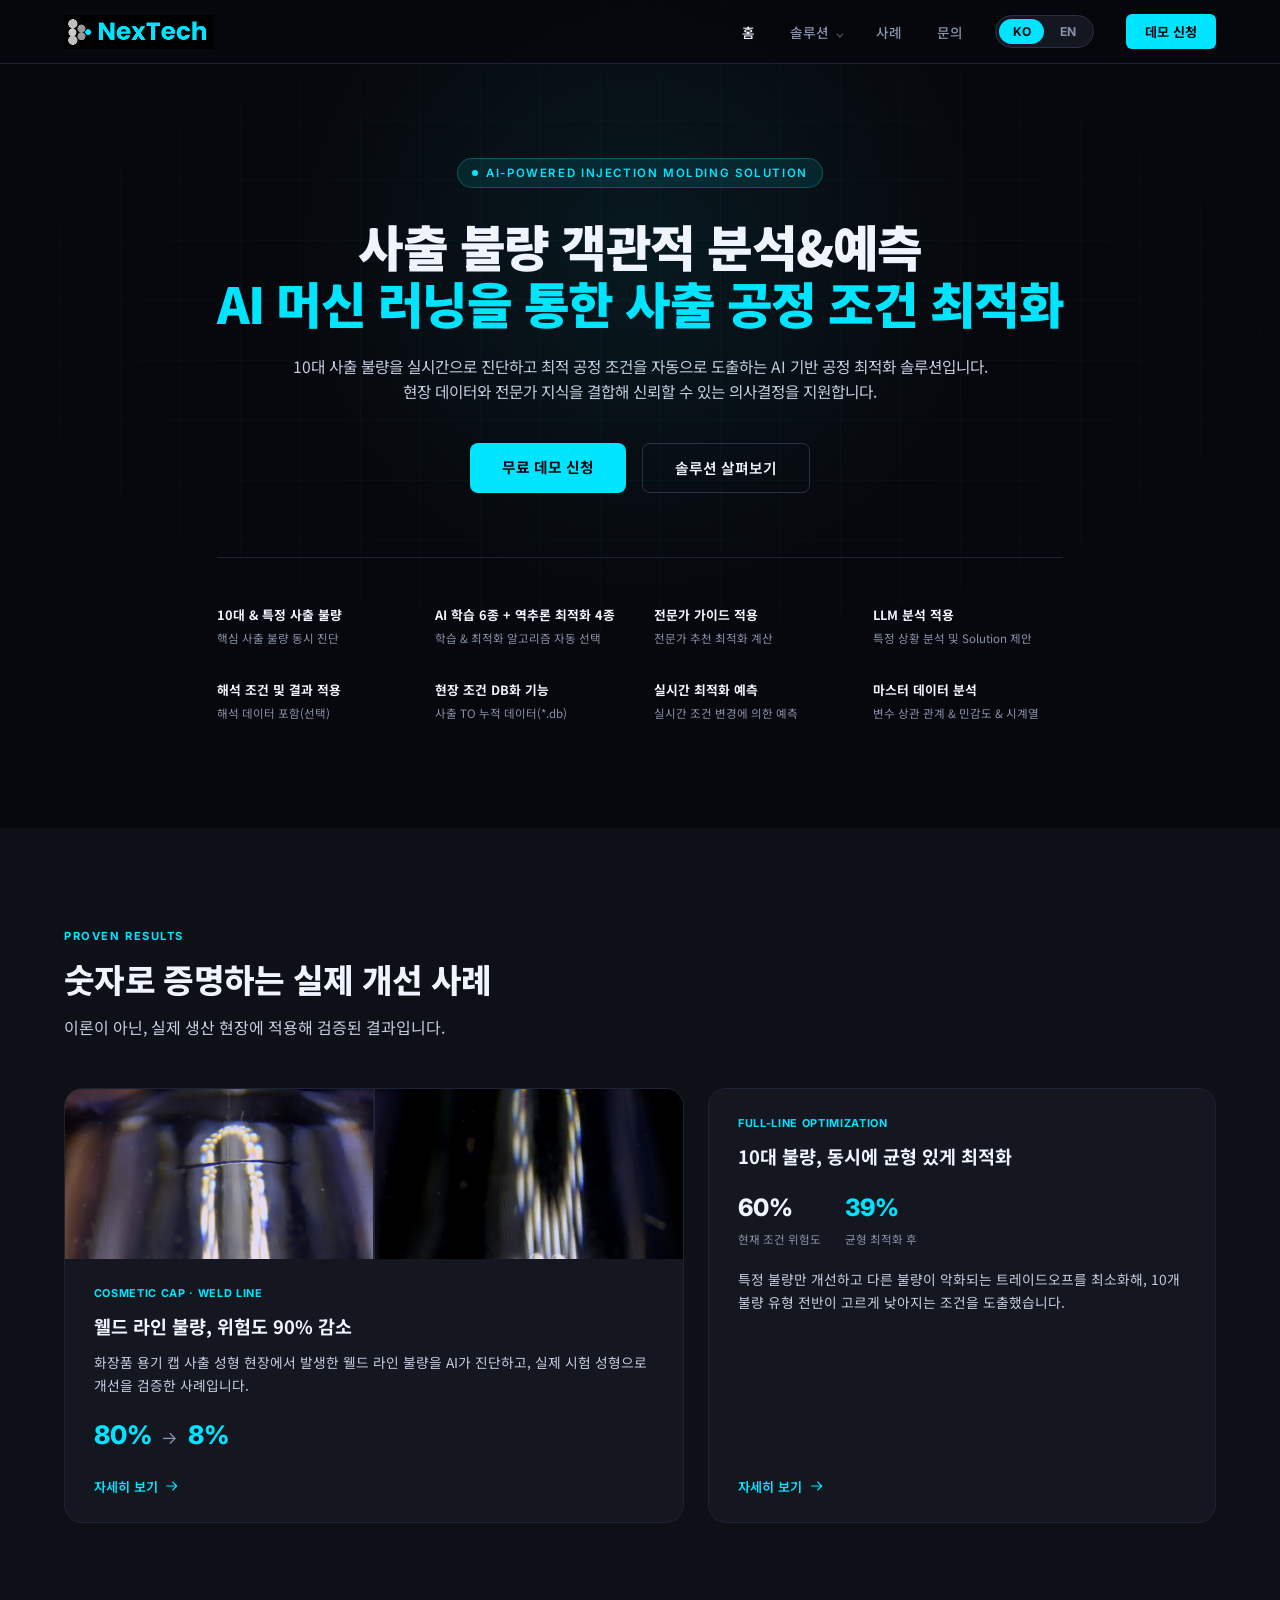
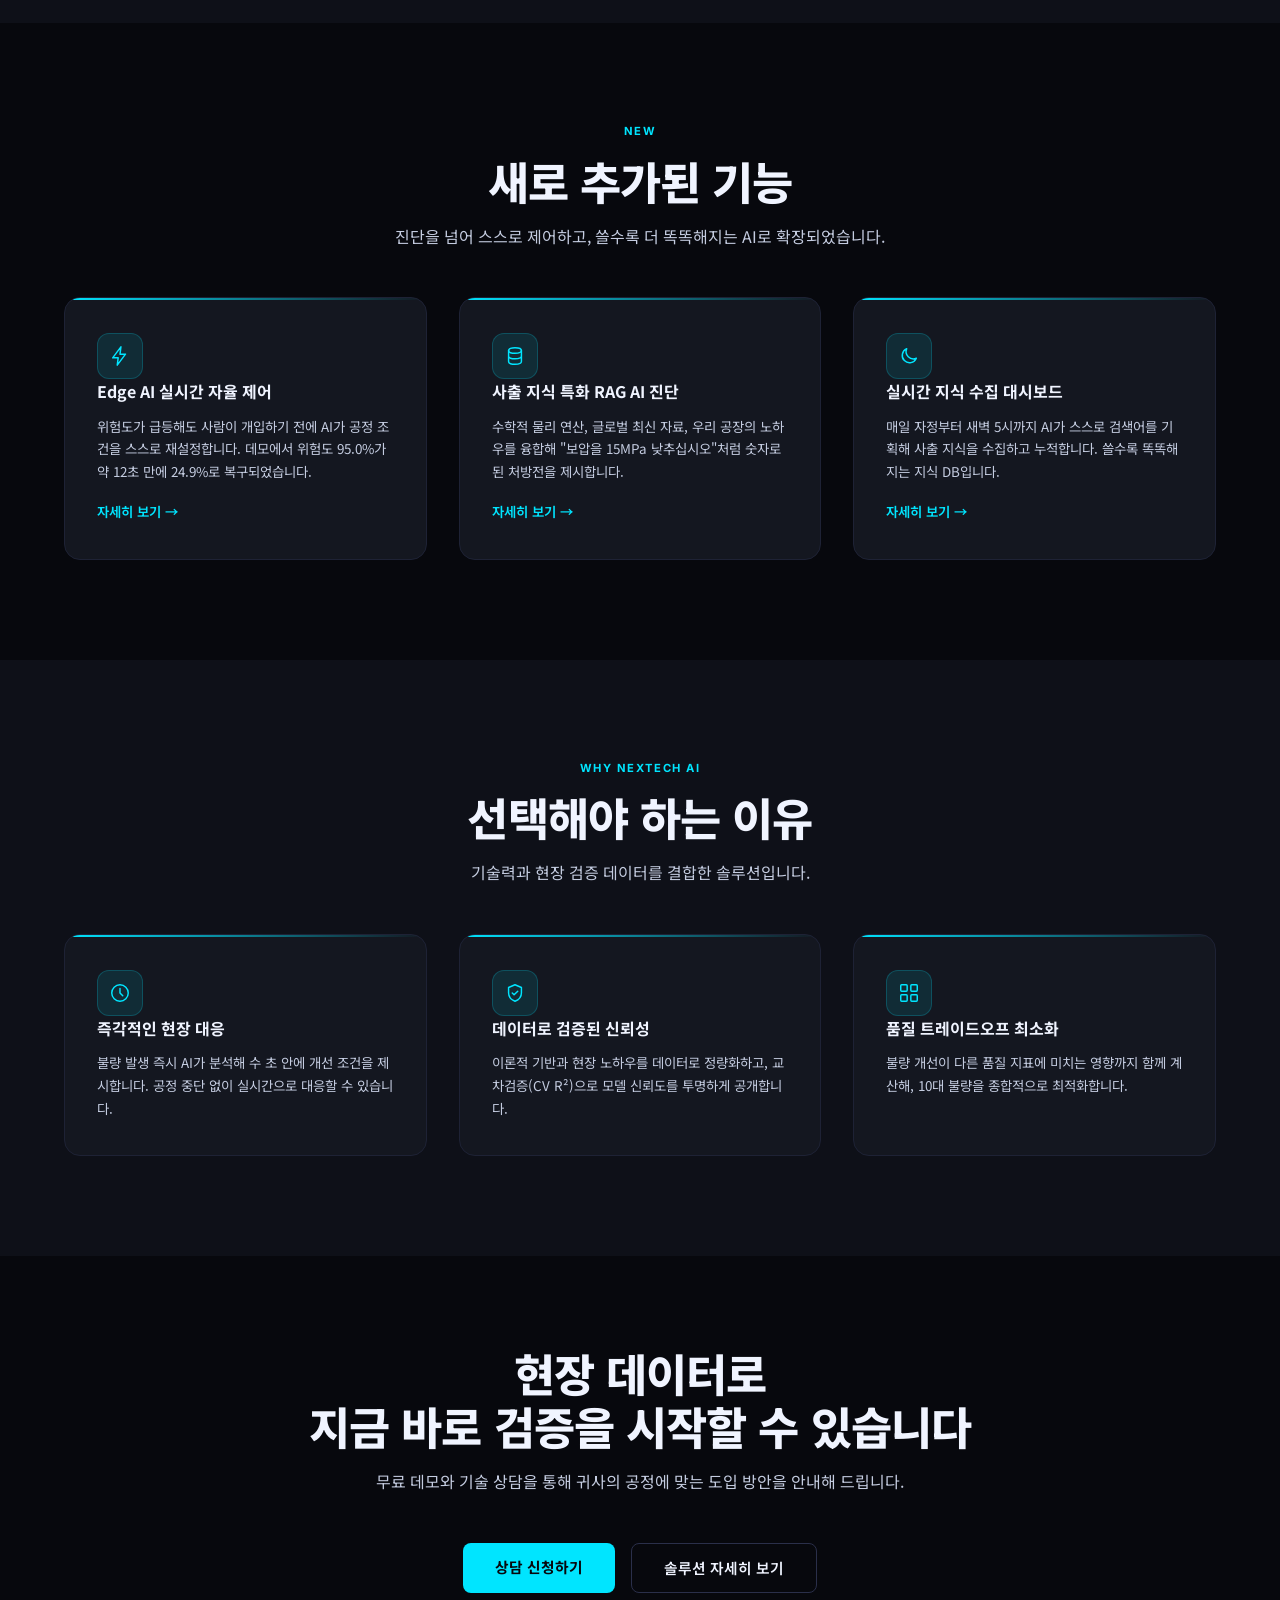
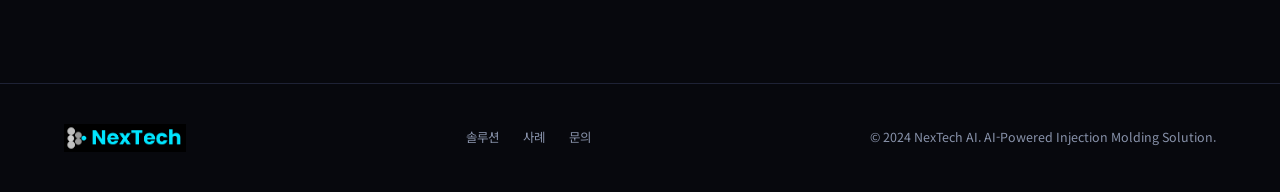
==== commit 11a6fcbc: "Revert "feat: update homepage with NexTech branding, IM-SOLUTION 8-module suite & YouTube channel" T" ====
--- a/index.html
+++ b/index.html
@@ -3,29 +3,29 @@
 <head>
 <meta charset="UTF-8">
 <meta name="viewport" content="width=device-width, initial-scale=1.0">
-<title data-i18n="page-title">NexTech AI — 사출 AI 솔루션 | IM-SOLUTION 8대 모듈 통합 플랫폼</title>
-
-<meta name="description" content="NexTech AI 사출 솔루션 플랫폼 — 10대 사출 불량 실시간 진단, Moldflow 연동 자동 최적화(LHS 30건 DoE), AI 대리 모델, Edge AI 자율 제어, RAG 지식 허브, CT 정밀 예측 등 8대 모듈 통합 공정 최적화.">
-<meta name="keywords" content="사출 AI, 사출 불량, 사출 성형 AI, Moldflow 최적화, LHS 실험계획, 대리 모델, 웰드라인 개선, 싱크마크, 사출 공정 최적화, 머신러닝 품질관리, 스마트팩토리, 사출성형 불량 진단, NexTech AI, IM-SOLUTION">
+<title data-i18n="page-title">NexTech AI — 사출 AI 솔루션 | 통합 사출 불량 AI 진단·최적화</title>
+
+<meta name="description" content="사출 AI 솔루션 NexTech AI — 10대 사출 불량(웰드라인, 싱크마크, 플래시, 미성형 등)을 AI가 실시간 진단하고 최적 공정 조건을 자동 도출합니다. 현장 전문가 노하우와 머신러닝을 결합한 사출 성형 불량 개선 솔루션.">
+<meta name="keywords" content="사출 AI, 사출 불량, 사출 성형 AI, 웰드라인 개선, 싱크마크, 사출 공정 최적화, 머신러닝 품질관리, 스마트팩토리, 사출성형 불량 진단, NexTech AI">
 <meta name="author" content="NexTech AI">
 <link rel="canonical" href="https://nextech315.github.io/Injection-Molding-Solution/">
 <meta property="og:type" content="website">
 <meta property="og:site_name" content="NexTech AI">
-<meta property="og:title" content="NexTech AI — 사출 AI 솔루션 플랫폼 (IM-SOLUTION Suite)">
-<meta property="og:description" content="10대 사출 불량 실시간 진단부터 Moldflow 연동 자동 최적화(LHS 30건 DoE), AI 대리 모델, Edge AI 자율 제어까지 — 통합 사출 엔지니어링 솔루션.">
+<meta property="og:title" content="NexTech AI — 사출 AI 솔루션">
+<meta property="og:description" content="10대 사출 불량을 실시간으로 진단하고, 최적 공정 조건을 자동으로 도출하는 AI 기반 사출 성형 최적화 솔루션.">
 <meta property="og:url" content="https://nextech315.github.io/Injection-Molding-Solution/">
 <meta property="og:locale" content="ko_KR">
-<meta name="twitter:card" content="summary_large_image">
-<meta name="twitter:title" content="NexTech AI — 사출 AI 솔루션 플랫폼">
-<meta name="twitter:description" content="10대 사출 불량 실시간 진단부터 Moldflow 연동 자동 최적화, Edge AI 자율 제어까지 — 통합 사출 엔지니어링 솔루션.">
+<meta name="twitter:card" content="summary">
+<meta name="twitter:title" content="NexTech AI — 사출 AI 솔루션">
+<meta name="twitter:description" content="10대 사출 불량을 실시간으로 진단하고, 최적 공정 조건을 자동으로 도출하는 AI 기반 사출 성형 최적화 솔루션.">
 <script type="application/ld+json">
 {
   "@context": "https://schema.org",
   "@type": "SoftwareApplication",
-  "name": "NexTech AI 사출 솔루션 플랫폼 (IM-SOLUTION Suite)",
+  "name": "NexTech AI 사출 AI 솔루션",
   "applicationCategory": "BusinessApplication",
-  "operatingSystem": "Web, Windows",
-  "description": "10대 사출 불량을 실시간으로 진단하고 Moldflow 자동 해석(LHS 30건 DoE), AI 대리 모델, Edge AI 자율 제어로 최적 공정 조건을 도출하는 통합 플랫폼.",
+  "operatingSystem": "Web",
+  "description": "10대 사출 불량을 실시간으로 진단하고 최적 공정 조건을 자동으로 도출하는 AI 기반 공정 최적화 솔루션.",
   "url": "https://nextech315.github.io/Injection-Molding-Solution/",
   "provider": { "@type": "Organization", "name": "NexTech AI", "email": "nextech315@gmail.com" },
   "inLanguage": ["ko", "en"]
@@ -36,226 +36,6 @@
 <link href="https://fonts.googleapis.com/css2?family=Inter:wght@300;400;500;600;700;800;900&family=Noto+Sans+KR:wght@300;400;500;700;900&display=swap" rel="stylesheet">
 <link rel="stylesheet" href="css/style.css?v=3">
 <link rel="stylesheet" href="css/nav-extra.css?v=1">
-
-<style>
-/* Hero 8-Module Interactive Cards */
-.hero-features-grid {
-  display: grid;
-  grid-template-columns: repeat(4, 1fr);
-  gap: 1.1rem;
-  margin-top: 3.5rem;
-  padding-top: 2.5rem;
-  border-top: 1px solid var(--border);
-  text-align: left;
-}
-@media (max-width: 1024px) {
-  .hero-features-grid { grid-template-columns: repeat(2, 1fr); }
-}
-@media (max-width: 600px) {
-  .hero-features-grid { grid-template-columns: 1fr; }
-}
-a.hero-feature-card {
-  display: flex;
-  flex-direction: column;
-  justify-content: space-between;
-  text-decoration: none;
-  background: rgba(20, 23, 32, 0.75);
-  border: 1px solid var(--border2);
-  border-radius: 12px;
-  padding: 1.1rem 1.15rem;
-  transition: all 0.22s ease;
-  backdrop-filter: blur(8px);
-}
-a.hero-feature-card:hover {
-  border-color: var(--cyan);
-  background: rgba(0, 229, 255, 0.08);
-  transform: translateY(-3px);
-  box-shadow: 0 6px 20px rgba(0, 229, 255, 0.15);
-}
-a.hero-feature-card .card-top {
-  display: flex;
-  align-items: center;
-  justify-content: space-between;
-  margin-bottom: 0.5rem;
-}
-a.hero-feature-card .mod-badge-sm {
-  font-family: var(--font-en);
-  font-size: 0.7rem;
-  font-weight: 800;
-  color: var(--cyan);
-  background: var(--cyan-dim);
-  border: 1px solid rgba(0, 229, 255, 0.3);
-  padding: 0.15rem 0.5rem;
-  border-radius: 4px;
-}
-a.hero-feature-card .arrow-icon {
-  color: var(--gray);
-  font-size: 0.85rem;
-  transition: transform 0.2s, color 0.2s;
-}
-a.hero-feature-card:hover .arrow-icon {
-  color: var(--cyan);
-  transform: translateX(3px);
-}
-a.hero-feature-card .main {
-  font-size: 0.88rem;
-  font-weight: 700;
-  color: var(--white);
-  margin-bottom: 0.35rem;
-  line-height: 1.35;
-}
-a.hero-feature-card .sub {
-  font-size: 0.74rem;
-  color: var(--gray);
-  line-height: 1.45;
-}
-
-/* 8대 모듈 상세 쇼케이스 */
-.mod-showcase-grid {
-  display: grid;
-  grid-template-columns: repeat(2, 1fr);
-  gap: 2rem;
-  margin-top: 2.5rem;
-}
-@media (max-width: 900px) {
-  .mod-showcase-grid { grid-template-columns: 1fr; }
-}
-.mod-showcase-card {
-  background: var(--panel);
-  border: 1px solid var(--border);
-  border-radius: 14px;
-  padding: 2.2rem 2rem;
-  display: flex;
-  flex-direction: column;
-  transition: transform 0.25s, border-color 0.25s, box-shadow 0.25s;
-  position: relative;
-}
-.mod-showcase-card:hover {
-  transform: translateY(-4px);
-  border-color: var(--cyan);
-  box-shadow: 0 10px 30px rgba(0, 229, 255, 0.12);
-}
-.mod-card-header {
-  display: flex;
-  align-items: center;
-  justify-content: space-between;
-  margin-bottom: 1.2rem;
-}
-.mod-code-pill {
-  font-family: var(--font-en);
-  font-size: 0.75rem;
-  font-weight: 800;
-  color: var(--cyan);
-  background: var(--cyan-dim);
-  border: 1px solid rgba(0, 229, 255, 0.35);
-  padding: 0.3rem 0.8rem;
-  border-radius: 20px;
-}
-.mod-tag-pill {
-  font-size: 0.75rem;
-  color: var(--gray);
-  background: rgba(255,255,255,0.05);
-  border: 1px solid var(--border);
-  padding: 0.25rem 0.7rem;
-  border-radius: 6px;
-}
-.mod-showcase-card h3 {
-  font-size: 1.3rem;
-  font-weight: 800;
-  color: var(--white);
-  margin-bottom: 0.4rem;
-  line-height: 1.3;
-}
-.mod-showcase-card .mod-sub-en {
-  font-size: 0.82rem;
-  color: var(--gray);
-  margin-bottom: 1.2rem;
-  font-family: var(--font-en);
-}
-.mod-showcase-card .mod-desc {
-  font-size: 0.92rem;
-  color: var(--lgray);
-  line-height: 1.7;
-  margin-bottom: 1.4rem;
-  flex-grow: 1;
-}
-.mod-features-list {
-  list-style: none;
-  padding: 0;
-  margin: 0 0 1.5rem 0;
-  display: flex;
-  flex-direction: column;
-  gap: 0.6rem;
-}
-.mod-features-list li {
-  font-size: 0.85rem;
-  color: var(--lgray);
-  display: flex;
-  align-items: flex-start;
-  gap: 0.6rem;
-  line-height: 1.5;
-}
-.mod-features-list li::before {
-  content: '✔';
-  color: var(--cyan);
-  font-weight: 800;
-  flex-shrink: 0;
-  margin-top: 0.1rem;
-}
-.mod-footer-row {
-  display: flex;
-  align-items: center;
-  justify-content: space-between;
-  padding-top: 1.2rem;
-  border-top: 1px solid var(--border);
-  margin-top: auto;
-}
-.mod-effect {
-  font-size: 0.82rem;
-  color: var(--cyan);
-  font-weight: 600;
-}
-.mod-link-btn {
-  font-size: 0.85rem;
-  font-weight: 700;
-  color: var(--white);
-  text-decoration: none;
-  display: inline-flex;
-  align-items: center;
-  gap: 0.4rem;
-  transition: color 0.2s, transform 0.2s;
-}
-.mod-link-btn:hover {
-  color: var(--cyan);
-  transform: translateX(3px);
-}
-
-/* MOD-04 파이프라인 */
-.pipe-step-card {
-  background: var(--panel);
-  border: 1px solid var(--border);
-  border-radius: 12px;
-  padding: 1.5rem;
-}
-.pipe-step-card .num {
-  font-family: var(--font-en);
-  font-size: 1.8rem;
-  font-weight: 900;
-  color: var(--cyan);
-  margin-bottom: 0.4rem;
-}
-.pipe-step-card h4 {
-  font-size: 1.05rem;
-  font-weight: 700;
-  color: var(--white);
-  margin-bottom: 0.5rem;
-}
-.pipe-step-card p {
-  font-size: 0.86rem;
-  color: var(--lgray);
-  line-height: 1.6;
-}
-</style>
 </head>
 <body>
 
@@ -296,444 +76,61 @@
   <div class="hero-grid"></div>
   <div class="hero-glow"></div>
   <div class="hero-inner">
-    <div class="hero-eyebrow">NexTech AI · Integrated Injection Molding Platform</div>
+    <div class="hero-eyebrow">AI-Powered Injection Molding Solution</div>
     <h1 class="hero-title hero-title-sm" data-i18n="hero-title">
       사출 불량 객관적 분석&amp;예측<br>
-      <em>AI 머신러닝 기반 8대 모듈 통합 최적화</em>
+      <em>AI 머신 러닝을 통한 사출 공정 조건 최적화</em>
     </h1>
     <p class="hero-sub hero-sub-wide" data-i18n="hero-sub">
-      10대 사출 불량 실시간 진단부터 Moldflow 연동 자동 최적화(LHS 30건 DoE), AI 대리 모델, Edge AI 자율 제어, 도메인 RAG 지식 허브까지 — 현장 데이터와 AI 기술을 융합한 엔터프라이즈 솔루션입니다.
+      10대 사출 불량을 실시간으로 진단하고 최적 공정 조건을 자동으로 도출하는 AI 기반 공정 최적화 솔루션입니다.<br>
+      현장 데이터와 전문가 지식을 결합해 신뢰할 수 있는 의사결정을 지원합니다.
     </p>
     <div class="hero-actions">
       <a href="contact.html" class="btn-primary" data-i18n="hero-btn-primary">무료 데모 신청</a>
-      <a href="#modules" class="btn-outline" data-i18n="hero-btn-outline">8대 모듈 살펴보기</a>
-    </div>
-
-    <!-- 8대 모듈 클릭 시 상세 섹션으로 바로 이동하는 대화형 카드 그리드 -->
+      <a href="solution.html" class="btn-outline" data-i18n="hero-btn-outline">솔루션 살펴보기</a>
+    </div>
     <div class="hero-features-grid">
-      <a href="#mod-01" class="hero-feature-card">
-        <div class="card-top">
-          <span class="mod-badge-sm">MOD-01</span>
-          <span class="arrow-icon">→</span>
-        </div>
-        <div class="main" data-i18n="hf1-main">사출 불량 종합 솔루션</div>
-        <div class="sub" data-i18n="hf1-sub">10대 사출 불량 동시 진단 &amp; 원인 처방</div>
-      </a>
-      <a href="#mod-02" class="hero-feature-card">
-        <div class="card-top">
-          <span class="mod-badge-sm">MOD-02</span>
-          <span class="arrow-icon">→</span>
-        </div>
-        <div class="main" data-i18n="hf2-main">Moldflow CAE 연동 최적화</div>
-        <div class="sub" data-i18n="hf2-sub">해석 수치-실제 성형 융합 결함 사전 탐지</div>
-      </a>
-      <a href="#mod-03" class="hero-feature-card">
-        <div class="card-top">
-          <span class="mod-badge-sm">MOD-03</span>
-          <span class="arrow-icon">→</span>
-        </div>
-        <div class="main" data-i18n="hf3-main">AI 대리 모델 시뮬레이션</div>
-        <div class="sub" data-i18n="hf3-sub">초고속 가상 유동해석 &amp; 다변량 예측</div>
-      </a>
-      <a href="#mod-04" class="hero-feature-card">
-        <div class="card-top">
-          <span class="mod-badge-sm" style="color:var(--cyan); border-color:var(--cyan)">MOD-04 ★</span>
-          <span class="arrow-icon">→</span>
-        </div>
-        <div class="main" data-i18n="hf4-main">Moldflow 자동 최적화</div>
-        <div class="sub" data-i18n="hf4-sub">LHS 30건 DoE &amp; 실시간 자동 루프</div>
-      </a>
-      <a href="#mod-05" class="hero-feature-card">
-        <div class="card-top">
-          <span class="mod-badge-sm">MOD-05</span>
-          <span class="arrow-icon">→</span>
-        </div>
-        <div class="main" data-i18n="hf5-main">사출 특화 RAG 지식 허브</div>
-        <div class="sub" data-i18n="hf5-sub">심야 자율 크롤링 &amp; 정량 수치 처방전</div>
-      </a>
-      <a href="#mod-06" class="hero-feature-card">
-        <div class="card-top">
-          <span class="mod-badge-sm">MOD-06</span>
-          <span class="arrow-icon">→</span>
-        </div>
-        <div class="main" data-i18n="hf6-main">사출 CT 정밀 분석 시스템</div>
-        <div class="sub" data-i18n="hf6-sub">앙상블 NOPRECT 사이클타임 산출</div>
-      </a>
-      <a href="#mod-07" class="hero-feature-card">
-        <div class="card-top">
-          <span class="mod-badge-sm">MOD-07</span>
-          <span class="arrow-icon">→</span>
-        </div>
-        <div class="main" data-i18n="hf7-main">공정 작업순서 최적화</div>
-        <div class="sub" data-i18n="hf7-sub">Sequence GA 기반 작업자 배치·CAPA</div>
-      </a>
-      <a href="#mod-08" class="hero-feature-card">
-        <div class="card-top">
-          <span class="mod-badge-sm">MOD-08</span>
-          <span class="arrow-icon">→</span>
-        </div>
-        <div class="main" data-i18n="hf8-main">사출기 원시 데이터 변환기</div>
-        <div class="sub" data-i18n="hf8-sub">다기종 로그 고속 ETL 표준 XLSX 변환</div>
-      </a>
-    </div>
-  </div>
-</section>
-
-<!-- 8대 모듈 상세 쇼케이스 (Full Suite Overview) -->
-<section id="modules" style="background:var(--surface)">
-  <div class="reveal centered">
-    <span class="section-tag">IM-SOLUTION Suite v1.2</span>
-    <h2 class="section-title title-oneline" data-i18n="mod-section-title">8대 핵심 모듈 상세 분석 및 기술 스펙</h2>
-    <p class="section-sub section-sub-wide" data-i18n="mod-section-sub">
-      단순한 타이틀 목록이 아닌, 사출 현장 데이터 수집부터 CAE 유동해석, 대리 모델, 실시간 설비 제어, 지식 허브까지 유기적으로 구동되는 8개 모듈의 실제 상세 엔지니어링 내용입니다.
-    </p>
-  </div>
-
-  <div class="mod-showcase-grid reveal">
-    <!-- MOD-01 -->
-    <div class="mod-showcase-card" id="mod-01">
-      <div class="mod-card-header">
-        <span class="mod-code-pill">MOD-01</span>
-        <span class="mod-tag-pill">종합 불량 진단</span>
-      </div>
-      <h3 data-i18n="m1-title">사출 불량 종합 솔루션 AI</h3>
-      <div class="mod-sub-en">Total Injection Defect Solution System</div>
-      <p class="mod-desc" data-i18n="m1-desc">
-        현장 사출 설비, 금형, 원자재, 사출 조건(온도, 압력, 속도, 시간, 위치 등 34개 변수)을 총망라한 통합 진단 알고리즘을 통해 10대 사출 불량을 객관적으로 분석하고 종합 최적 조건을 도출합니다.
-      </p>
-      <ul class="mod-features-list">
-        <li><strong>10대 불량 동시 진단</strong>: 미성형, 플래시, 싱크마크, 웰드라인, 플로우마크, 실버, 제팅, 탄흔, 기공, 휨변형 완전 커버</li>
-        <li><strong>AI 최적 모델 자동 선택</strong>: RandomForest, XGBoost, LightGBM 등 6종 중 최고 신뢰도 모델 자동 학습</li>
-        <li><strong>역추론 수치 최적화</strong>: SLSQP, L-BFGS-B 등 4종 알고리즘으로 불량 간 트레이드오프를 방지하는 균형 조건 도출</li>
-      </ul>
-      <div class="mod-footer-row">
-        <span class="mod-effect">불량률 80% 감축 · 트레이드오프 제로화</span>
-        <a href="solution.html#defects" class="mod-link-btn">자세히 보기 →</a>
-      </div>
-    </div>
-
-    <!-- MOD-02 -->
-    <div class="mod-showcase-card" id="mod-02">
-      <div class="mod-card-header">
-        <span class="mod-code-pill">MOD-02</span>
-        <span class="mod-tag-pill">CAE 연동 최적화</span>
-      </div>
-      <h3 data-i18n="m2-title">Moldflow 해석 기반 사출 공정 최적화</h3>
-      <div class="mod-sub-en">Moldflow OptiSolution AI</div>
-      <p class="mod-desc" data-i18n="m2-desc">
-        Autodesk Moldflow 유동해석 수치와 실제 사출 성형 데이터를 결합하여 충전, 보압, 냉각, 변형 단계의 잠재 결함을 사전에 감지하고 최적 공정 가이드를 제시합니다.
-      </p>
-      <ul class="mod-features-list">
-        <li><strong>해석-실성형 오차 보정</strong>: CAE 이상치와 현장 센서 실측치 간의 편차 계수를 AI가 자동으로 학습·보정</li>
-        <li><strong>게이트 및 유동 밸런스 평가</strong>: 압력 손실 및 전단 발열 위험 구간을 사전에 가시화</li>
-        <li><strong>금형 수정 가이드</strong>: 웰드라인 회피 및 잔류응력 최소화를 위한 설계 피드백 자동 생성</li>
-      </ul>
-      <div class="mod-footer-row">
-        <span class="mod-effect">시험 성형(TO) 횟수 70% 이상 단축</span>
-        <a href="solution.html#features" class="mod-link-btn">자세히 보기 →</a>
-      </div>
-    </div>
-
-    <!-- MOD-03 -->
-    <div class="mod-showcase-card" id="mod-03">
-      <div class="mod-card-header">
-        <span class="mod-code-pill">MOD-03</span>
-        <span class="mod-tag-pill">초고속 대리 모델</span>
-      </div>
-      <h3 data-i18n="m3-title">AI 대리 모델 기반 시뮬레이션 시스템</h3>
-      <div class="mod-sub-en">Moldflow Surrogate Simulation &amp; Process Optimization</div>
-      <p class="mod-desc" data-i18n="m3-desc">
-        고차원 사출 성형 데이터 기반 대리 모델(Surrogate)을 활용하여 수 시간 소요되는 3D 유동해석을 수 초 만에 초고속 가상 시뮬레이션하고 다변량 불량률을 예측합니다.
-      </p>
-      <ul class="mod-features-list">
-        <li><strong>초고속 가상 성형</strong>: 복잡한 메시 해석 연산을 딥러닝/MLP 대리 모델로 대체하여 3~5초 내 결과 출력</li>
-        <li><strong>수천 개 공정 공간 실시간 탐색</strong>: 광범위한 파라미터 조합을 즉시 평가하여 전역 최적해(Global Optimum) 탐색</li>
-        <li><strong>민감도 및 파레토 프론트 분석</strong>: 품질과 사이클 타임 간의 최적 타협점을 시각적 그래프로 제공</li>
-      </ul>
-      <div class="mod-footer-row">
-        <span class="mod-effect">해석 시간 수 시간 → 3초 단축</span>
-        <a href="solution.html#algorithm" class="mod-link-btn">자세히 보기 →</a>
-      </div>
-    </div>
-
-    <!-- MOD-04 -->
-    <div class="mod-showcase-card" id="mod-04" style="border-color:rgba(0,229,255,0.45); background:linear-gradient(145deg, #141720 0%, #0d121f 100%);">
-      <div class="mod-card-header">
-        <span class="mod-code-pill" style="background:var(--cyan); color:var(--bg);">MOD-04 ★ 핵심</span>
-        <span class="mod-tag-pill" style="color:var(--cyan); border-color:var(--cyan)">LHS 30건 자동 루프</span>
-      </div>
-      <h3 data-i18n="m4-title" style="color:var(--cyan)">Moldflow 자동 최적화</h3>
-      <div class="mod-sub-en">LHS 30-Case DoE &amp; Closed-Loop Auto Solver</div>
-      <p class="mod-desc" data-i18n="m4-desc">
-        <strong>Moldflow 해석 1건을 기준으로 LHS 실험계획 30건을 설계하고, 자동 해석한 결과로 사출 불량 개선 최적화 알고리즘이 최적 공정조건을 도출합니다.</strong>
-      </p>
-      <ul class="mod-features-list">
-        <li><strong>라틴 하이퍼큐브(LHS) 30건 설계</strong>: 다변량 공정 공간을 빈틈없이 균등하게 분할 탐색하는 정밀 DoE 자동 생성</li>
-        <li><strong>백그라운드 무인 자동 해석</strong>: Moldflow API/VBScript와 연동되어 30건의 해석을 밤새 사람 개입 없이 순차 자동 실행</li>
-        <li><strong>AI 머신러닝 수치 최적화</strong>: 30건의 해석 데이터셋을 학습해 웰드라인과 변형을 극소화하는 최적 공정 도출</li>
-        <li><strong>Moldflow 최종 검증 Closed-Loop</strong>: 도출된 조건을 재해석 검증하여 현장 PLC에 바로 적용 가능한 리포트 완제</li>
-      </ul>
-      <div class="mod-footer-row">
-        <span class="mod-effect" style="color:var(--cyan); font-weight:700;">엔지니어 수작업 100% 무인화</span>
-        <a href="#moldflow-auto" class="mod-link-btn" style="color:var(--cyan)">6단계 파이프라인 보기 ↓</a>
-      </div>
-    </div>
-
-    <!-- MOD-05 -->
-    <div class="mod-showcase-card" id="mod-05">
-      <div class="mod-card-header">
-        <span class="mod-code-pill">MOD-05</span>
-        <span class="mod-tag-pill">사출 특화 RAG</span>
-      </div>
-      <h3 data-i18n="m5-title">사출 특화 AI LLM 지식 허브</h3>
-      <div class="mod-sub-en">Injection Domain RAG Knowledge Hub</div>
-      <p class="mod-desc" data-i18n="m5-desc">
-        사출 현장 매뉴얼, 공정 불량 사례집, 학술 논문 데이터베이스를 기반으로 도메인 특화 RAG 질의응답을 제공하며, 물리 연산 엔진과 결합해 숫자로 된 구체적 처방전을 제시합니다.
-      </p>
-      <ul class="mod-features-list">
-        <li><strong>Nightly RAG Crawler</strong>: 매일 심야(00:00~05:00) AI가 스스로 검색어를 기획해 글로벌 사출 학술·특허 자료 자율 수집</li>
-        <li><strong>하이브리드 정량 처방</strong>: 사출기 형개력, 스크류 직경 등 물리 연산과 결합해 "보압을 15MPa 낮추십시오" 정밀 제시</li>
-        <li><strong>사내 현장 노하우 영구 보존</strong>: 퇴직 엔지니어의 문제 해결 이력과 금형별 특이사항을 온프레미스 DB로 축적</li>
-      </ul>
-      <div class="mod-footer-row">
-        <span class="mod-effect">24시간 무인 엔지니어링 Q&amp;A</span>
-        <a href="#rag-ai" class="mod-link-btn">처방 비교 보기 →</a>
-      </div>
-    </div>
-
-    <!-- MOD-06 -->
-    <div class="mod-showcase-card" id="mod-06">
-      <div class="mod-card-header">
-        <span class="mod-code-pill">MOD-06</span>
-        <span class="mod-tag-pill">정밀 사이클 타임</span>
-      </div>
-      <h3 data-i18n="m6-title">사출 CT 정밀 분석 시스템</h3>
-      <div class="mod-sub-en">Auto-AI Injection Cycle Time Predictor</div>
-      <p class="mod-desc" data-i18n="m6-desc">
-        과거 생산 이력 및 공정/해석 조건을 자동 분석하여 앙상블 ML 엔진으로 최적 사이클 타임(NOPRECT)을 정밀 산출하고 설비 가동 효율을 극대화합니다.
-      </p>
-      <ul class="mod-features-list">
-        <li><strong>냉각 및 충전 시간 병목 분석</strong>: 제품 두께 및 수지 열전도율 기반 최소 냉각 시간 이론치 자동 계산</li>
-        <li><strong>앙상블 NOPRECT 엔진</strong>: 사출 속도, 보압 유지 시간, 계량 속도 간의 상호작용을 정밀 추정</li>
-        <li><strong>생산성 최적화 지표</strong>: 쇼트당 단축 가능한 시간(초) 및 연간 예상 생산성 증대 효과(CAPA) 산출</li>
-      </ul>
-      <div class="mod-footer-row">
-        <span class="mod-effect">사이클 타임 10~25% 단축</span>
-        <a href="solution.html#features" class="mod-link-btn">자세히 보기 →</a>
-      </div>
-    </div>
-
-    <!-- MOD-07 -->
-    <div class="mod-showcase-card" id="mod-07">
-      <div class="mod-card-header">
-        <span class="mod-code-pill">MOD-07</span>
-        <span class="mod-tag-pill">작업순서 최적화</span>
-      </div>
-      <h3 data-i18n="m7-title">공정 작업순서 최적화 엔진</h3>
-      <div class="mod-sub-en">Injection Cycle &amp; Operator Balancing Optimizer</div>
-      <p class="mod-desc" data-i18n="m7-desc">
-        사출 설비 시간과 취출, 인서트 삽입, 게이트 절단, 외관 검사 등 후공정 작업을 단일 타임테이블로 분석하고, 작업자 배치 최적화로 최소 CT와 최대 생산량(CAPA)을 도출합니다.
-      </p>
-      <ul class="mod-features-list">
-        <li><strong>통합 타임테이블 연동</strong>: 사출기 가동 인터벌과 수작업 공정의 간트 차트(Gantt) 자동 생성</li>
-        <li><strong>유전 알고리즘(Sequence GA)</strong>: 유휴 대기 시간(Idle Time)을 최소화하는 작업자 동선 및 순서 최적화</li>
-        <li><strong>적정 인원 산출</strong>: 1인 다기 조작 및 최적 라인 밸런싱(Line Balancing) 조건 자동 계산</li>
-      </ul>
-      <div class="mod-footer-row">
-        <span class="mod-effect">라인 유휴시간 제로화 · 생산성 30% 증대</span>
-        <a href="solution.html#how" class="mod-link-btn">자세히 보기 →</a>
-      </div>
-    </div>
-
-    <!-- MOD-08 -->
-    <div class="mod-showcase-card" id="mod-08">
-      <div class="mod-card-header">
-        <span class="mod-code-pill">MOD-08</span>
-        <span class="mod-tag-pill">고속 데이터 정제</span>
-      </div>
-      <h3 data-i18n="m8-title">사출기 원시 데이터 변환기</h3>
-      <div class="mod-sub-en">Injection Machine Log ETL Converter</div>
-      <p class="mod-desc" data-i18n="m8-desc">
-        동신, 우진, LS, 엔겔, 스미토모 등 다기종 사출기 컨트롤러에서 추출되는 비정형 CSV/TXT 로그의 헤더와 파라미터 코드를 고속 정제하여 엔터프라이즈 표준 XLSX 리포트로 변환합니다.
-      </p>
-      <ul class="mod-features-list">
-        <li><strong>다기종 사출기 로그 자동 인식</strong>: 제조사마다 상이한 압력·온도 코드와 열 이름을 표준 스키마로 매핑</li>
-        <li><strong>초당 수만 행 고속 처리</strong>: 수백 MB의 대용량 샷(Shot) 로그를 결측치 보정 및 이상치 필터링과 함께 즉시 정제</li>
-        <li><strong>전사 MES 및 AI 분석 연동</strong>: 정제된 데이터를 AI 모델 학습 포맷 및 전사 스마트팩토리 DB로 자동 익스포트</li>
-      </ul>
-      <div class="mod-footer-row">
-        <span class="mod-effect">데이터 전처리 소요 시간 90% 절감</span>
-        <a href="solution.html#how" class="mod-link-btn">자세히 보기 →</a>
-      </div>
-    </div>
-  </div>
-</section>
-
-<!-- MOLDFLOW AUTO OPTIMIZATION SPOTLIGHT (MOD-04) -->
-<section id="moldflow-auto">
-  <div class="reveal centered">
-    <span class="section-tag">Core Deep-Dive · MOD-04</span>
-    <h2 class="section-title title-oneline" data-i18n="mf-title">Moldflow 자동 최적화 6단계 엔터프라이즈 파이프라인</h2>
-    <p class="section-sub section-sub-wide" data-i18n="mf-sub" style="font-size:1.05rem; color:var(--white);">
-      <strong>"Moldflow 해석 1건을 기준으로 LHS 실험계획 30건을 설계하고, 자동 해석한 결과로 사출 불량 개선 최적화 알고리즘이 최적 공정조건을 도출합니다."</strong>
-    </p>
-  </div>
-
-  <div class="mod-showcase-grid reveal" style="grid-template-columns: repeat(3, 1fr); gap:1.4rem;">
-    <div class="pipe-step-card">
-      <div class="num">01</div>
-      <h4 data-i18n="pipe1-h4">실행 폴더 / 표준 해석 (Baseline)</h4>
-      <p data-i18n="pipe1-p">Moldflow 시뮬레이션 작업 폴더를 지정하고, 초기 1회차 기준 해석 데이터를 자동으로 인지하여 베이스라인 품질 지표(웰드라인 길이, 사출압, 수축)를 로드합니다.</p>
-    </div>
-    <div class="pipe-step-card">
-      <div class="num">02</div>
-      <h4 data-i18n="pipe2-h4">불량 항목 / 변수 &amp; 타겟 설정</h4>
-      <p data-i18n="pipe2-p">개선하고자 하는 중점 불량 항목과 조절할 4대 핵심 공정 변수(용융온도, 금형온도, 사출속도, 보압)의 상한/하한 범위를 엔지니어 제약 조건과 함께 지정합니다.</p>
-    </div>
-    <div class="pipe-step-card">
-      <div class="num">03</div>
-      <h4 data-i18n="pipe3-h4">최적 실험계획법 생성 (LHS 30 Cases)</h4>
-      <p data-i18n="pipe3-p">다변량 파라미터 공간을 빈틈없이 균일하게 탐색하는 라틴 하이퍼큐브 샘플링(Latin Hypercube Sampling) 기법으로 30건의 정밀 실험 조건을 1초 만에 자동 생성합니다.</p>
-    </div>
-    <div class="pipe-step-card">
-      <div class="num">04</div>
-      <h4 data-i18n="pipe4-h4">실시간 자동 해석 (Background Loop)</h4>
-      <p data-i18n="pipe4-p">Moldflow API 및 자동화 VBScript와 실시간 연동되어 30건의 DoE 해석을 백그라운드에서 순차적으로 자동 실행하고 시뮬레이션 결과 데이터를 무인 추출합니다.</p>
-    </div>
-    <div class="pipe-step-card">
-      <div class="num">05</div>
-      <h4 data-i18n="pipe5-h4">AI 머신러닝 최적화 조건 도출</h4>
-      <p data-i18n="pipe5-p">수집된 30건의 고정밀 CAE 결과를 앙상블 머신러닝 알고리즘으로 학습해, 웰드라인과 변형 위험도를 극소화하는 수렴 완료 최적 공정 조건을 정량 도출합니다.</p>
-    </div>
-    <div class="pipe-step-card">
-      <div class="num">06</div>
-      <h4 data-i18n="pipe6-h4">Moldflow 최종 검증 &amp; Closed-Loop</h4>
-      <p data-i18n="pipe6-p">도출된 최적 파라미터를 Moldflow에 재주입하여 검증 해석을 완료하고, 현장 사출기 HMI/PLC에 즉시 반영 가능한 표준 성형 조건표(SV)를 자동 출력합니다.</p>
-    </div>
-  </div>
-
-  <div class="video-frame reveal" style="margin-left:auto;margin-right:auto; margin-top:3.5rem;">
-    <iframe src="https://www.youtube.com/embed/htqqAATOg1E" title="NexTech AI Moldflow Auto Optimization Demo" allow="accelerometer; autoplay; clipboard-write; encrypted-media; gyroscope; picture-in-picture; web-share" allowfullscreen loading="lazy"></iframe>
-  </div>
-  <div style="text-align:center; margin-top:1.5rem;">
-    <a href="https://www.youtube.com/@nextech-315" target="_blank" rel="noopener noreferrer" class="btn-primary" data-i18n="mf-yt-btn" style="display:inline-flex; align-items:center; gap:0.6rem;">
-      <svg viewBox="0 0 24 24" width="20" height="20" fill="currentColor"><path d="M23.498 6.186a3.016 3.016 0 0 0-2.122-2.136C19.505 3.545 12 3.545 12 3.545s-7.505 0-9.377.505A3.017 3.017 0 0 0 .502 6.186C0 8.07 0 12 0 12s0 3.93.502 5.814a3.016 3.016 0 0 0 2.122 2.136c1.871.505 9.376.505 9.376.505s7.505 0 9.377-.505a3.015 3.015 0 0 0 2.122-2.136C24 15.93 24 12 24 12s0-3.93-.502-5.814zM9.545 15.568V8.432L15.818 12l-6.273 3.568z"/></svg>
-      <span>유튜브 채널에서 MOD-04 전체 시연 영상 시청하기</span>
-    </a>
-  </div>
-</section>
-
-<!-- 2-TIER ARCHITECTURE & EDGE AI 자율 제어 -->
-<section id="edge-ai" style="background:var(--surface)">
-  <div class="reveal centered">
-    <span class="section-tag">Autonomous Control · Edge AI</span>
-    <h2 class="section-title title-oneline" data-i18n="edge-title">2-Tier 아키텍처 &amp; Edge AI 실시간 자율 제어</h2>
-    <p class="section-sub section-sub-wide" data-i18n="edge-sub">
-      사출기에 스스로 생각하고 조치하는 '두뇌'를 이식합니다. 위험도가 급등해도 사람이 개입하기 전에 AI가 공정 조건을 스스로 재설정합니다.
-    </p>
-  </div>
-
-  <div class="video-frame reveal" style="margin-left:auto;margin-right:auto">
-    <iframe src="https://www.youtube.com/embed/Kub_MypZVxU" title="Edge AI Controller Demo" allow="accelerometer; autoplay; clipboard-write; encrypted-media; gyroscope; picture-in-picture; web-share" allowfullscreen loading="lazy"></iframe>
-  </div>
-
-  <div class="case-wrap reveal" style="margin-top:3rem;">
-    <div class="case-timeline">
-      <div class="case-step">
-        <div class="case-dot">1</div>
-        <div class="case-step-body">
-          <h4 data-i18n="edge1-h4">실시간 센서 스트림 모니터링</h4>
-          <p data-i18n="edge1-p">사출기 HMI와 연동된 최대사출압·쿠션량·석백·중량 등 31개 이상 채널 데이터를 0.1초 단위로 수집하며 종합 불량 위험도를 상시 추론합니다.</p>
-        </div>
-      </div>
-      <div class="case-step">
-        <div class="case-dot">2</div>
-        <div class="case-step-body">
-          <h4 data-i18n="edge2-h4">이상 감지 — 위험도 급등</h4>
-          <p data-i18n="edge2-p">원자재 로트 변경이나 금형 온도 드리프트로 위험도가 임계치(30%)를 초과하면 즉시 비상 제어 모드로 전환됩니다. (실제 데모 95.0% 급등 재현)</p>
-        </div>
-      </div>
-      <div class="case-step">
-        <div class="case-dot">3</div>
-        <div class="case-step-body">
-          <h4 data-i18n="edge3-h4">AI 자율 SV 재계산 &amp; XAI</h4>
-          <p data-i18n="edge3-p">사람의 개입 없이 AI가 최적 공정 조건(Optimized SV)을 역산출하여 기계로 피드백하고, XAI(설명 가능한 AI) 기여도 분석으로 원인 인자를 명확히 제시합니다.</p>
-        </div>
-      </div>
-      <div class="case-step">
-        <div class="case-dot">4</div>
-        <div class="case-step-body">
-          <h4 data-i18n="edge4-h4">약 12초 만에 24.9%로 자율 정상화</h4>
-          <p data-i18n="edge4-p">재계산된 조건이 사출기 PLC에 자동 적용되어 위험도가 24.9%로 안정화됩니다. 연속 불량을 원천 차단하는 완전한 Closed-Loop 자율 제어를 실현합니다.</p>
-        </div>
-      </div>
-    </div>
-    <div>
-      <div class="case-result">
-        <div class="case-result-title" data-i18n="edge-result-title">실제 설비 실증 데이터</div>
-        <div class="case-metrics">
-          <div class="case-metric">
-            <div class="case-metric-label" data-i18n="edge-m1-label">외란 주입 시 종합 위험도</div>
-            <div class="case-metric-row">
-              <div class="case-metric-val"><span class="accent">95.0</span>%</div>
-              <div class="case-metric-sub" data-i18n="edge-m1-sub">정상 임계치(30%) 초과</div>
-            </div>
-          </div>
-          <div class="case-metric">
-            <div class="case-metric-label" data-i18n="edge-m2-label">Edge AI 자율 제어 후 위험도</div>
-            <div class="case-metric-row">
-              <div class="case-metric-val"><span class="accent">24.9</span>%</div>
-              <div class="case-metric-sub" data-i18n="edge-m2-sub">SV 자동 피드백 적용</div>
-            </div>
-            <span class="case-badge badge-green" data-i18n="edge-m2-badge">▼ 70.1%p 즉각 감소</span>
-          </div>
-          <div class="case-metric">
-            <div class="case-metric-label" data-i18n="edge-m3-label">정상화 소요 시간</div>
-            <div class="case-metric-row">
-              <div class="case-metric-val">~<span class="accent">12</span><span style="font-size:1rem">초</span></div>
-              <div class="case-metric-sub" data-i18n="edge-m3-sub">사람 개입 없이 무인 자동 복구</div>
-            </div>
-          </div>
-        </div>
-      </div>
-    </div>
-  </div>
-</section>
-
-<!-- RAG KNOWLEDGE AI -->
-<section id="rag-ai">
-  <div class="reveal centered">
-    <span class="section-tag">Knowledge RAG · MOD-05</span>
-    <h2 class="section-title" data-i18n="rag-title">쌓일수록 똑똑해지는 사출 특화 지식 AI (RAG)</h2>
-    <p class="section-sub section-sub-wide" data-i18n="rag-sub">
-      범용 LLM의 원론적 답변을 넘어, 수학적 물리 연산(Deterministic Logic), 글로벌 최신 논문·특허, 그리고 공장 노하우를 융합해 숫자로 된 구체적 처방전을 제시합니다.
-    </p>
-  </div>
-
-  <div class="adv-grid reveal">
-    <div class="adv-card">
-      <div class="icon-wrap"><svg class="icon" viewBox="0 0 24 24"><path d="M20 14.5A8 8 0 0 1 9.5 4a8 8 0 1 0 10.5 10.5z"/></svg></div>
-      <h3 data-i18n="rag-f1-h3">잠들지 않는 AI (Nightly RAG Crawler)</h3>
-      <p data-i18n="rag-f1-p">매일 자정부터 새벽 5시까지 AI가 스스로 검색어를 기획해 전 세계 사출 논문·포럼·기술 자료를 수집하고 지식 DB에 누적합니다. 출근하면 시스템은 어제보다 더 똑똑해져 있습니다.</p>
-    </div>
-    <div class="adv-card">
-      <div class="icon-wrap"><svg class="icon" viewBox="0 0 24 24"><rect x="5" y="3" width="14" height="18" rx="2"/><path d="M8 7h8M8 12h2M12 12h2M8 16h2M12 16h2"/></svg></div>
-      <h3 data-i18n="rag-f2-h3">하이브리드 처방전 알고리즘</h3>
-      <p data-i18n="rag-f2-p">형개력·스크류 직경 등 기계 스펙과 현재 세팅값을 수학적으로 계산해 "보압을 15MPa 낮추십시오"처럼 구체적인 수치로 처방합니다. 두루뭉술한 원론이 아닙니다.</p>
-    </div>
-    <div class="adv-card">
-      <div class="icon-wrap"><svg class="icon" viewBox="0 0 24 24"><ellipse cx="12" cy="6" rx="7" ry="3"/><path d="M5 6v6c0 1.7 3.1 3 7 3s7-1.3 7-3V6M5 12v6c0 1.7 3.1 3 7 3s7-1.3 7-3v-6"/></svg></div>
-      <h3 data-i18n="rag-f3-h3">우리 공장 맞춤형 사내 지식 DB</h3>
-      <p data-i18n="rag-f3-p">과거 불량 해결 사례와 작업자 피드백을 AI가 학습해 우리 금형에 맞는 조건을 찾습니다. 퇴사자의 노하우도 시스템에 남고, Q&amp;A 챗봇으로 사내 기록을 바로 물어볼 수 있습니다.</p>
-    </div>
-  </div>
-</section>
-
-<!-- CASE HIGHLIGHT -->
-<section id="case-highlight" style="background:var(--surface)">
+      <div class="hero-feature-item">
+        <div class="main" data-i18n="hf1-main">10대 & 특정 사출 불량</div>
+        <div class="sub" data-i18n="hf1-sub">핵심 사출 불량 동시 진단</div>
+      </div>
+      <div class="hero-feature-item">
+        <div class="main" data-i18n="hf2-main">AI 학습 6종 + 역추론 최적화 4종</div>
+        <div class="sub" data-i18n="hf2-sub">학습 & 최적화 알고리즘 자동 선택</div>
+      </div>
+      <div class="hero-feature-item">
+        <div class="main" data-i18n="hf3-main">전문가 가이드 적용</div>
+        <div class="sub" data-i18n="hf3-sub">전문가 추천 최적화 계산</div>
+      </div>
+      <div class="hero-feature-item">
+        <div class="main" data-i18n="hf4-main">LLM 분석 적용</div>
+        <div class="sub" data-i18n="hf4-sub">특정 상황 분석 및 Solution 제안</div>
+      </div>
+      <div class="hero-feature-item">
+        <div class="main" data-i18n="hf5-main">해석 조건 및 결과 적용</div>
+        <div class="sub" data-i18n="hf5-sub">해석 데이터 포함(선택)</div>
+      </div>
+      <div class="hero-feature-item">
+        <div class="main" data-i18n="hf6-main">현장 조건 DB화 기능</div>
+        <div class="sub" data-i18n="hf6-sub">사출 TO 누적 데이터(*.db)</div>
+      </div>
+      <div class="hero-feature-item">
+        <div class="main" data-i18n="hf7-main">실시간 최적화 예측</div>
+        <div class="sub" data-i18n="hf7-sub">실시간 조건 변경에 의한 예측</div>
+      </div>
+      <div class="hero-feature-item">
+        <div class="main" data-i18n="hf8-main">마스터 데이터 분석</div>
+        <div class="sub" data-i18n="hf8-sub">변수 상관 관계 & 민감도 & 시계열</div>
+      </div>
+    </div>
+  </div>
+</section>
+
+<!-- CASE HIGHLIGHT (사례 우선 배치) -->
+<section id="case-highlight">
   <div class="reveal">
     <span class="section-tag">Proven Results</span>
-    <h2 class="section-title title-oneline" data-i18n="hl-title">숫자로 증명하는 실제 생산 현장 개선 사례</h2>
+    <h2 class="section-title title-oneline" data-i18n="hl-title">숫자로 증명하는 실제 개선 사례</h2>
     <p class="section-sub" data-i18n="hl-sub">이론이 아닌, 실제 생산 현장에 적용해 검증된 결과입니다.</p>
   </div>
   <div class="highlight-grid reveal">
@@ -781,31 +178,47 @@
   </div>
 </section>
 
-<!-- YOUTUBE CHANNEL SPOTLIGHT -->
-<section id="youtube-section" style="border-top: 1px solid var(--border); border-bottom: 1px solid var(--border);">
+<!-- NEW FEATURES -->
+<section id="new-features">
   <div class="reveal centered">
-    <span class="section-tag">Video Library</span>
-    <h2 class="section-title title-oneline" data-i18n="yt-title">NexTech 공식 유튜브 채널 시연 영상</h2>
-    <p class="section-sub" data-i18n="yt-sub">8대 모듈의 실제 실행 화면과 Edge AI 자율 제어, Moldflow 연동 최적화 과정을 유튜브 동영상으로 확인하세요.</p>
-    <div class="video-frame reveal" style="margin-left:auto;margin-right:auto; margin-bottom: 2rem;">
-      <iframe src="https://www.youtube.com/embed/htqqAATOg1E" title="NexTech AI Injection Molding Demo" allow="accelerometer; autoplay; clipboard-write; encrypted-media; gyroscope; picture-in-picture; web-share" allowfullscreen loading="lazy"></iframe>
-    </div>
-    <div class="hero-actions" style="justify-content:center">
-      <a href="https://www.youtube.com/@nextech-315" target="_blank" rel="noopener noreferrer" class="btn-primary" data-i18n="yt-channel-btn" style="display:inline-flex; align-items:center; gap:0.6rem;">
-        <svg viewBox="0 0 24 24" width="20" height="20" fill="currentColor"><path d="M23.498 6.186a3.016 3.016 0 0 0-2.122-2.136C19.505 3.545 12 3.545 12 3.545s-7.505 0-9.377.505A3.017 3.017 0 0 0 .502 6.186C0 8.07 0 12 0 12s0 3.93.502 5.814a3.016 3.016 0 0 0 2.122 2.136c1.871.505 9.376.505 9.376.505s7.505 0 9.377-.505a3.015 3.015 0 0 0 2.122-2.136C24 15.93 24 12 24 12s0-3.93-.502-5.814zM9.545 15.568V8.432L15.818 12l-6.273 3.568z"/></svg>
-        <span>@nextech-315 공식 채널 바로가기</span>
-      </a>
-      <a href="solution.html#moldflow-auto" class="btn-outline" data-i18n="yt-more-demos">솔루션 상세 보기</a>
-    </div>
-  </div>
-</section>
-
-<!-- WHY -->
+    <span class="section-tag">New</span>
+    <h2 class="section-title" data-i18n="new-title">새로 추가된 기능</h2>
+    <p class="section-sub" data-i18n="new-sub">진단을 넘어 스스로 제어하고, 쓸수록 더 똑똑해지는 AI로 확장되었습니다.</p>
+  </div>
+  <div class="adv-grid reveal">
+    <div class="adv-card">
+      <div class="icon-wrap">
+        <svg class="icon" viewBox="0 0 24 24"><path d="M13 2 4 14h6l-1 8 9-12h-6l1-8z"/></svg>
+      </div>
+      <h3 data-i18n="new1-h3">Edge AI 실시간 자율 제어</h3>
+      <p data-i18n="new1-p">위험도가 급등해도 사람이 개입하기 전에 AI가 공정 조건을 스스로 재설정합니다. 데모에서 위험도 95.0%가 약 12초 만에 24.9%로 복구되었습니다.</p>
+      <a href="solution.html#edge-ai" style="display:inline-block; margin-top:1.1rem; color:var(--cyan); font-size:0.84rem; font-weight:600; text-decoration:none" data-i18n="new-more">자세히 보기 →</a>
+    </div>
+    <div class="adv-card">
+      <div class="icon-wrap">
+        <svg class="icon" viewBox="0 0 24 24"><ellipse cx="12" cy="6" rx="7" ry="3"/><path d="M5 6v6c0 1.7 3.1 3 7 3s7-1.3 7-3V6M5 12v6c0 1.7 3.1 3 7 3s7-1.3 7-3v-6"/></svg>
+      </div>
+      <h3 data-i18n="new2-h3">사출 지식 특화 RAG AI 진단</h3>
+      <p data-i18n="new2-p">수학적 물리 연산, 글로벌 최신 자료, 우리 공장의 노하우를 융합해 "보압을 15MPa 낮추십시오"처럼 숫자로 된 처방전을 제시합니다.</p>
+      <a href="solution.html#rag-diagnosis" style="display:inline-block; margin-top:1.1rem; color:var(--cyan); font-size:0.84rem; font-weight:600; text-decoration:none" data-i18n="new-more2">자세히 보기 →</a>
+    </div>
+    <div class="adv-card">
+      <div class="icon-wrap">
+        <svg class="icon" viewBox="0 0 24 24"><path d="M20 14.5A8 8 0 0 1 9.5 4a8 8 0 1 0 10.5 10.5z"/></svg>
+      </div>
+      <h3 data-i18n="new3-h3">실시간 지식 수집 대시보드</h3>
+      <p data-i18n="new3-p">매일 자정부터 새벽 5시까지 AI가 스스로 검색어를 기획해 사출 지식을 수집하고 누적합니다. 쓸수록 똑똑해지는 지식 DB입니다.</p>
+      <a href="solution.html#rag-collect" style="display:inline-block; margin-top:1.1rem; color:var(--cyan); font-size:0.84rem; font-weight:600; text-decoration:none" data-i18n="new-more3">자세히 보기 →</a>
+    </div>
+  </div>
+</section>
+
+<!-- WHY (condensed) -->
 <section id="why" style="background:var(--surface)">
   <div class="reveal centered">
     <span class="section-tag">Why NexTech AI</span>
-    <h2 class="section-title" data-i18n="why-title">NexTech AI를 선택해야 하는 이유</h2>
-    <p class="section-sub" data-i18n="why-sub">기술력과 현장 검증 데이터를 결합한 8대 통합 엔지니어링 솔루션입니다.</p>
+    <h2 class="section-title" data-i18n="why-title">선택해야 하는 이유</h2>
+    <p class="section-sub" data-i18n="why-sub">기술력과 현장 검증 데이터를 결합한 솔루션입니다.</p>
   </div>
   <div class="adv-grid reveal">
     <div class="adv-card">
@@ -851,99 +264,46 @@
     <a href="solution.html" data-i18n="nav-solution">솔루션</a>
     <a href="case.html" data-i18n="nav-case">사례</a>
     <a href="contact.html" data-i18n="nav-contact">문의</a>
-    <a href="https://www.youtube.com/@nextech-315" target="_blank" rel="noopener noreferrer">YouTube</a>
-  </div>
-  <span>© 2026 NexTech AI. AI-Powered Injection Molding Total Solution Suite.</span>
+  </div>
+  <span>© 2024 NexTech AI. AI-Powered Injection Molding Solution.</span>
 </footer>
 
 <script>
 const PAGE_EN = {
-  "page-title": "NexTech AI — Injection Molding AI Solution | IM-SOLUTION 8-Module Suite",
+  "page-title": "NexTech AI — Integrated Injection Defect AI Solution",
   "nav-home": "Home",
   "nav-solution": "Solution",
   "nav-case": "Case Studies",
   "nav-contact": "Contact",
   "nav-cta": "Request Demo",
-  "hero-title": "Objective Analysis &amp; Prediction of Injection Defects<br><em>AI Machine Learning-Based 8-Module Integrated Optimization</em>",
-  "hero-sub": "From real-time diagnosis of 10 major defects to Moldflow automated optimization (LHS 30-case DoE), AI surrogate modeling, Edge AI autonomous control, and domain RAG knowledge hub — an enterprise engineering platform combining shop-floor data with cutting-edge AI.",
+  "hero-title": "Objective Analysis &amp; Prediction of Injection Defects<br>\n      <em>AI Machine Learning-Based Injection Process Optimization</em>",
+  "hero-sub": "An AI-driven process optimization solution that diagnoses the top 10 injection molding defects in real time and automatically derives optimal process conditions.<br>\n      Combines field data with expert knowledge to support reliable decision-making.",
   "hero-btn-primary": "Request Free Demo",
-  "hero-btn-outline": "Explore 8 Modules",
-  "hf1-main": "Total Defect Solution AI",
-  "hf1-sub": "Simultaneous diagnosis &amp; root cause prescription for 10 defects",
-  "hf2-main": "Moldflow CAE OptiSolution",
-  "hf2-sub": "CAE simulation data fusion &amp; early defect detection",
-  "hf3-main": "AI Surrogate Simulation",
-  "hf3-sub": "Ultra-fast surrogate modeling &amp; multivariate prediction",
-  "hf4-main": "Moldflow Auto Optimization",
-  "hf4-sub": "LHS 30-case DoE &amp; real-time automated solver loop",
-  "hf5-main": "Injection Domain RAG Hub",
-  "hf5-sub": "Nightly autonomous crawling &amp; quantitative prescription",
-  "hf6-main": "Auto-AI CT Predictor",
-  "hf6-sub": "Ensemble NOPRECT precision cycle time calculation",
-  "hf7-main": "Sequence GA Optimizer",
-  "hf7-sub": "Cycle &amp; operator balancing, capacity optimization",
-  "hf8-main": "Machine Raw Log Converter",
-  "hf8-sub": "Multi-vendor machine log ETL into standard XLSX",
-  "mod-section-title": "Detailed Analysis &amp; Tech Specs of 8 Core Modules",
-  "mod-section-sub": "Not just titles, but real engineering specifications of our 8 systems spanning telemetry, CAE flow simulation, surrogate models, real-time control, and domain knowledge.",
-  "m1-title": "Total Injection Defect Solution AI",
-  "m1-desc": "Simultaneously diagnoses 10 major defects across 34 process parameters (temperature, pressure, speed, time, stroke) to derive balanced optimal parameters.",
-  "m2-title": "Moldflow CAE OptiSolution AI",
-  "m2-desc": "Fuses Moldflow simulation metrics with shop floor trial data to detect weld lines, shrinkage, and short shots in advance, reducing trial runs by over 70%.",
-  "m3-title": "AI Surrogate Simulation System",
-  "m3-desc": "Constructs AI surrogate models from high-dimensional simulation data, reproducing hours of CAE computation in 3 to 5 seconds for real-time global exploration.",
-  "m4-title": "Moldflow Auto Optimization",
-  "m4-desc": "Starting from 1 baseline Moldflow run, it designs 30 LHS DoE runs, runs background auto-solves, and uses AI optimization to derive optimal process conditions.",
-  "m5-title": "Injection Domain RAG Knowledge Hub",
-  "m5-desc": "Nightly autonomous crawlers collect global research, while physics calculations and plant know-how prescribe exact numeric adjustments like 'Lower packing pressure by 15 MPa'.",
-  "m6-title": "Auto-AI Cycle Time Predictor",
-  "m6-desc": "Analyzes historical records and process data via an ensemble ML engine (NOPRECT) to calculate precise cycle times, cutting CT by 10-25% and maximizing throughput.",
-  "m7-title": "Sequence GA Optimizer",
-  "m7-desc": "Synchronizes injection cycle with secondary operations on a single timeline, using genetic algorithms for operator balancing and zero idle time.",
-  "m8-title": "Machine Log ETL Converter",
-  "m8-desc": "High-speed ETL engine cleaning unstructured logs from diverse injection machine brands into standardized XLSX reports, reducing prep time by 90%.",
-  "mf-title": "MOD-04 Moldflow Automated Optimization 6-Stage Pipeline",
-  "mf-sub": "\"Starting from 1 baseline Moldflow run, it designs 30 LHS DoE runs, runs background auto-solves, and uses AI optimization to derive optimal process conditions.\"",
-  "pipe1-h4": "Working Folder &amp; Baseline Setup",
-  "pipe1-p": "Specifies Moldflow simulation directories and automatically loads initial run 1 baseline data (weld line length, peak pressure, shrinkage).",
-  "pipe2-h4": "Defect Targets &amp; Variable Bounds",
-  "pipe2-p": "Defines target defects to eliminate and sets allowable bounds for melt temp, mold temp, speed, and packing pressure with engineer constraints.",
-  "pipe3-h4": "LHS 30-Case DoE Generation",
-  "pipe3-p": "Generates 30 precisely distributed experiment cases across the multi-dimensional parameter space using Latin Hypercube Sampling in 1 second.",
-  "pipe4-h4": "Real-Time Automated Background Solves",
-  "pipe4-p": "Interacts with Moldflow APIs and VBScripts to run the 30 DoE runs sequentially in the background without human intervention.",
-  "pipe5-h4": "AI Machine Learning Process Optimization",
-  "pipe5-p": "Trains machine learning algorithms on the 30 high-fidelity runs to converge on optimal process parameters that minimize defect risk.",
-  "pipe6-h4": "Final Moldflow Validation &amp; Closed-Loop",
-  "pipe6-p": "Re-injects the optimal parameters into Moldflow for final verification, outputting production-ready reports for shop floor PLCs.",
-  "mf-yt-btn": "Watch Full MOD-04 Demo on YouTube Channel",
-  "edge-title": "2-Tier Architecture &amp; Real-Time Autonomous Control (Edge AI)",
-  "edge-sub": "Embedding an autonomous brain into injection machines: when risk spikes, AI resets process conditions autonomously before human intervention.",
-  "edge1-h4": "Real-Time Sensor Stream Monitoring",
-  "edge1-p": "Collects max injection pressure, cushion, suck-back, and weight data across 31+ channels every 0.1s, continuously inferring overall defect risk.",
-  "edge2-h4": "Anomaly Detected &mdash; Risk Spikes",
-  "edge2-p": "When process conditions drift beyond 30%, it switches to emergency control mode. (Reproduced 95.0% risk surge in real live testing)",
-  "edge3-h4": "AI Autonomously Recalculates SV &amp; XAI",
-  "edge3-p": "Without any human input, AI back-calculates optimal SV parameters and provides XAI contribution percentages for full transparency.",
-  "edge4-h4": "Back to Normal (24.9%) in ~12 Seconds",
-  "edge4-p": "The recalculated conditions apply to machine PLCs, cutting continuous defects off at the source in a true closed-loop cycle.",
-  "edge-result-title": "Actual Equipment Validation Data",
-  "edge-m1-label": "Overall Risk at Error Injection",
-  "edge-m1-sub": "Exceeded the 30% threshold",
-  "edge-m2-label": "Risk After Autonomous Control",
-  "edge-m2-sub": "With auto-recalculated SV applied",
-  "edge-m2-badge": "&#9660; 70.1pp decrease",
-  "edge-m3-label": "Time to Normalize",
-  "edge-m3-sub": "Fully automatic, no human input &mdash; verified across repeated runs",
-  "rag-title": "Injection Molding Knowledge AI That Gets Smarter as It Learns (RAG)",
-  "rag-sub": "A general-purpose LLM answers with textbook theory. NexTech fuses physics calculation, global papers, and plant know-how into concrete numbers.",
-  "rag-f1-h3": "The AI That Never Sleeps (Nightly RAG Crawler)",
-  "rag-f1-p": "From midnight to 5 a.m. every day, AI plans its own search queries, gathers injection molding papers, forums, and technical material, and accumulates it in the knowledge DB.",
-  "rag-f2-h3": "Hybrid Prescription Algorithm",
-  "rag-f2-p": "Calculates machine specs such as clamping force and screw diameter together with your current settings, and prescribes concrete numbers like 'Lower packing pressure by 15 MPa'.",
-  "rag-f3-h3": "Plant-Specific Internal Knowledge DB",
-  "rag-f3-p": "AI learns from past defect resolutions and operator feedback to find conditions that suit your molds. Know-how stays in the system permanently.",
-  "hl-title": "Results Proven in Numbers on the Shop Floor",
+  "hero-btn-outline": "Explore the Solution",
+  "hero-stat1-unit": "",
+  "hero-stat1-label": "Core defects diagnosed at once",
+  "hero-stat2-unit": "",
+  "hero-stat2-label": "AI algorithms auto-selected",
+  "hero-stat3-unit": "s",
+  "hero-stat3-label": "Time to optimal process",
+  "hero-stat4-label": "Korean & English supported",
+  "hf1-main": "Top 10 &amp; Specific Injection Defects",
+  "hf1-sub": "Core defects diagnosed simultaneously",
+  "hf2-main": "6 Learning Models + 4 Inverse Optimizers",
+  "hf2-sub": "Learning &amp; optimization algorithms auto-selected",
+  "hf3-main": "Expert Guidance Applied",
+  "hf3-sub": "Expert-recommended optimal calculation",
+  "hf4-main": "LLM Analysis Applied",
+  "hf4-sub": "Situation-specific analysis and solution proposal",
+  "hf5-main": "CAE Conditions &amp; Results Integration",
+  "hf5-sub": "CAE simulation data included (optional)",
+  "hf6-main": "Field Condition DB Function",
+  "hf6-sub": "Accumulated injection TO data (*.db)",
+  "hf7-main": "Real-Time Optimization Prediction",
+  "hf7-sub": "Prediction based on real-time condition changes",
+  "hf8-main": "Master Data Analysis",
+  "hf8-sub": "Variable correlation &amp; sensitivity &amp; time series",
+  "hl-title": "Results Proven in Numbers",
   "hl-sub": "Not theory &mdash; outcomes verified on the actual production floor.",
   "hl-img1-alt": "Before: cosmetic cap with weld line defect",
   "hl-img2-alt": "After: cosmetic cap weld line defect resolved",
@@ -954,18 +314,25 @@
   "hl-card2-m2": "After balanced optimization",
   "hl-card2-p": "Minimizes the trade-off where fixing one defect worsens another, arriving at conditions where all 10 defect types decrease evenly.",
   "hl-link": "View Details",
-  "yt-title": "Official NexTech YouTube Demonstration Videos",
-  "yt-sub": "Watch real software walkthroughs of our 8 modules, Edge AI autonomous control, and Moldflow automated optimization.",
-  "yt-channel-btn": "Visit @nextech-315 Channel",
-  "yt-more-demos": "Explore Detailed Solutions",
   "why-title": "Why Choose NexTech AI",
-  "why-sub": "An integrated 8-module engineering suite built by combining technical expertise with shop floor data.",
+  "why-sub": "A solution built by combining technical expertise with field-verified data.",
   "why1-h3": "Immediate On-Site Response",
   "why1-p": "The moment a defect occurs, AI analyzes it and proposes improved conditions within seconds &mdash; enabling real-time response without stopping production.",
   "why2-h3": "Reliability Backed by Data",
   "why2-p": "Quantifies theoretical foundations and field know-how as data, transparently disclosing model reliability through cross-validation (CV R&sup2;).",
   "why3-h3": "Minimized Quality Trade-Offs",
   "why3-p": "Calculates how improving one defect affects other quality metrics, comprehensively optimizing across all 10 defect types.",
+  "new-title": "New Features",
+  "new-sub": "Now going beyond diagnosis &mdash; AI that controls on its own and gets smarter the more you use it.",
+  "new1-h3": "Edge AI Real-Time Autonomous Control",
+  "new1-p": "Even when risk spikes, AI resets the process conditions on its own before a human has to step in. In the demo, risk of 95.0% was brought back to 24.9% in about 12 seconds.",
+  "new-more": "Learn more &rarr;",
+  "new2-h3": "Knowledge-RAG AI Diagnosis for Injection Molding",
+  "new2-p": "It fuses physics-based calculation, the latest global research, and your plant&rsquo;s own know-how to prescribe in numbers &mdash; like &ldquo;lower the packing pressure by 15 MPa.&rdquo;",
+  "new-more2": "Learn more &rarr;",
+  "new3-h3": "Real-Time Knowledge Collection Dashboard",
+  "new3-p": "From midnight to 5 a.m. every day, AI plans its own search queries to collect and accumulate injection molding knowledge &mdash; a knowledge DB that gets smarter the more it is used.",
+  "new-more3": "Learn more &rarr;",
   "cta-title": "Start Verification Right Now<br>With Your Field Data",
   "cta-sub": "We'll guide you through a deployment plan tailored to your process via a free demo and technical consultation.",
   "cta-btn1": "Request a Consultation",
@@ -975,4 +342,4 @@
 <script src="js/main.js"></script>
 <script src="js/nav-extra.js?v=1"></script>
 </body>
-</html>+</html>
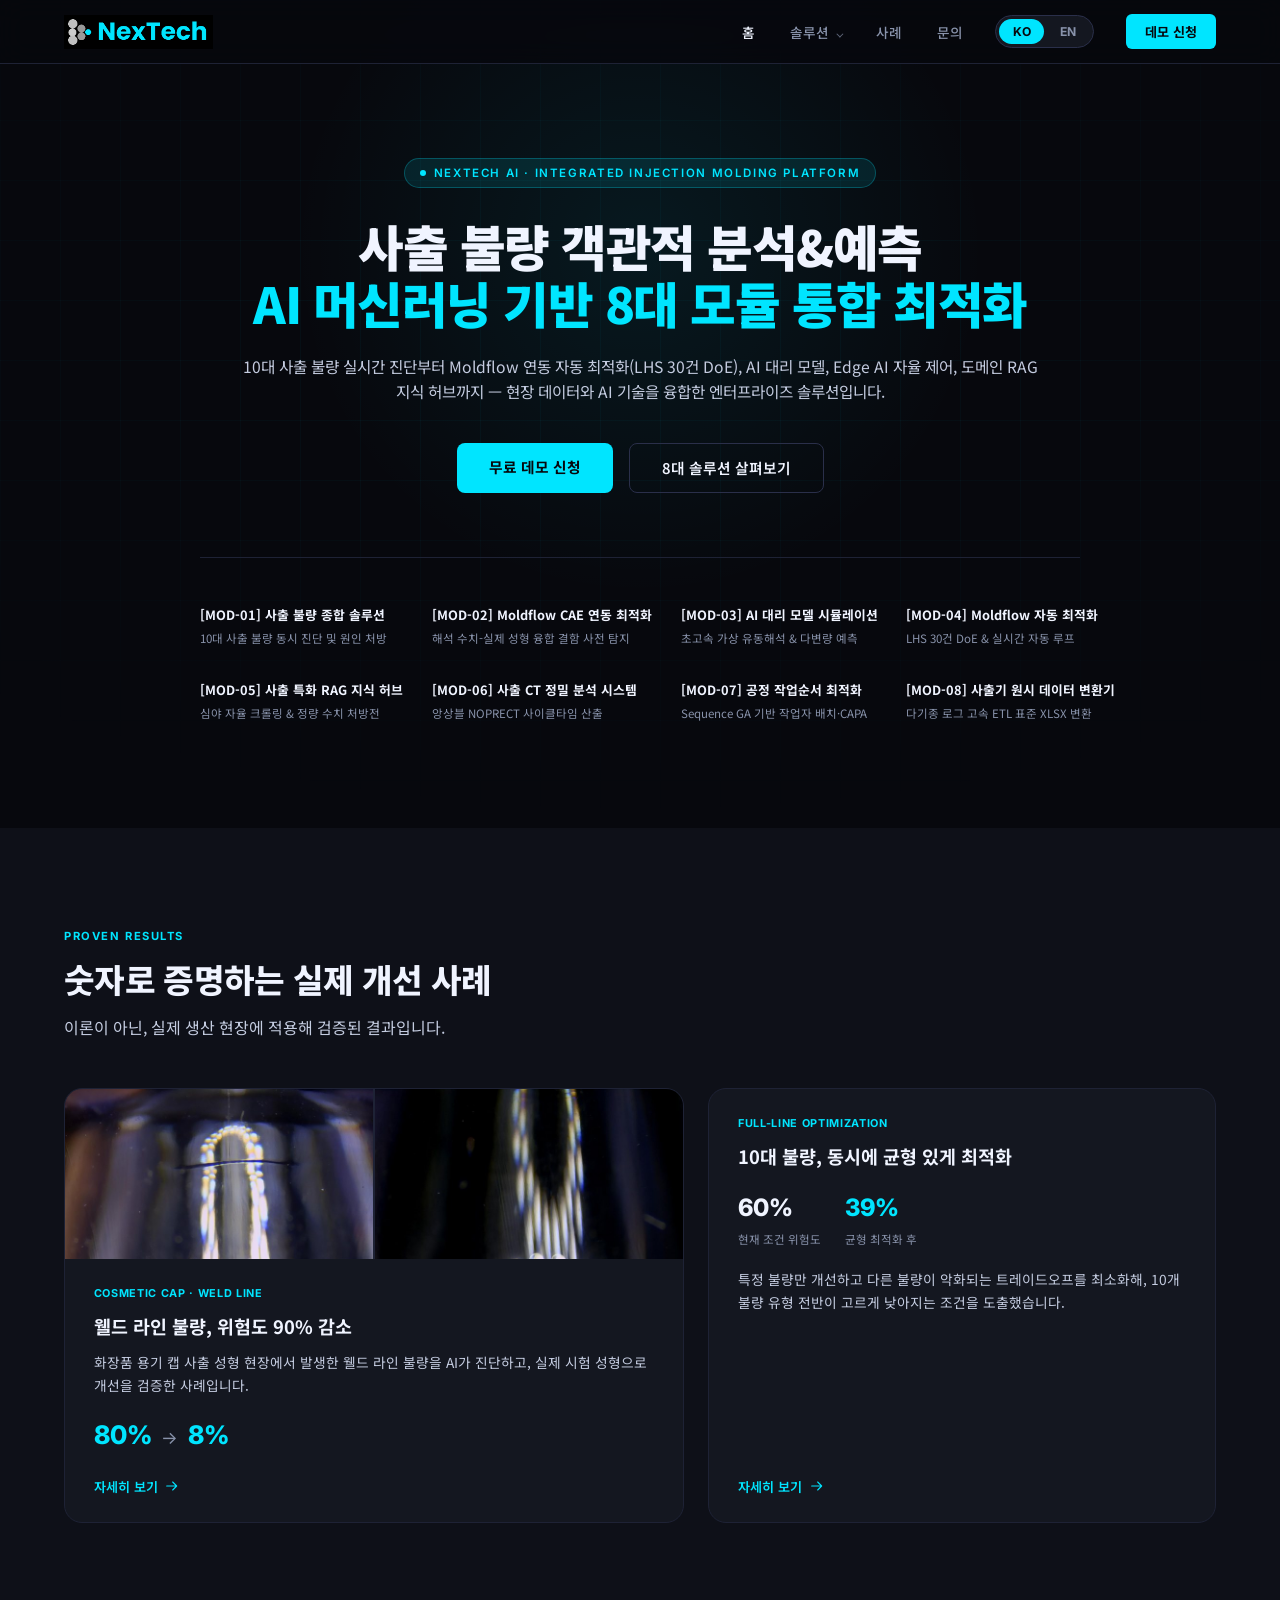
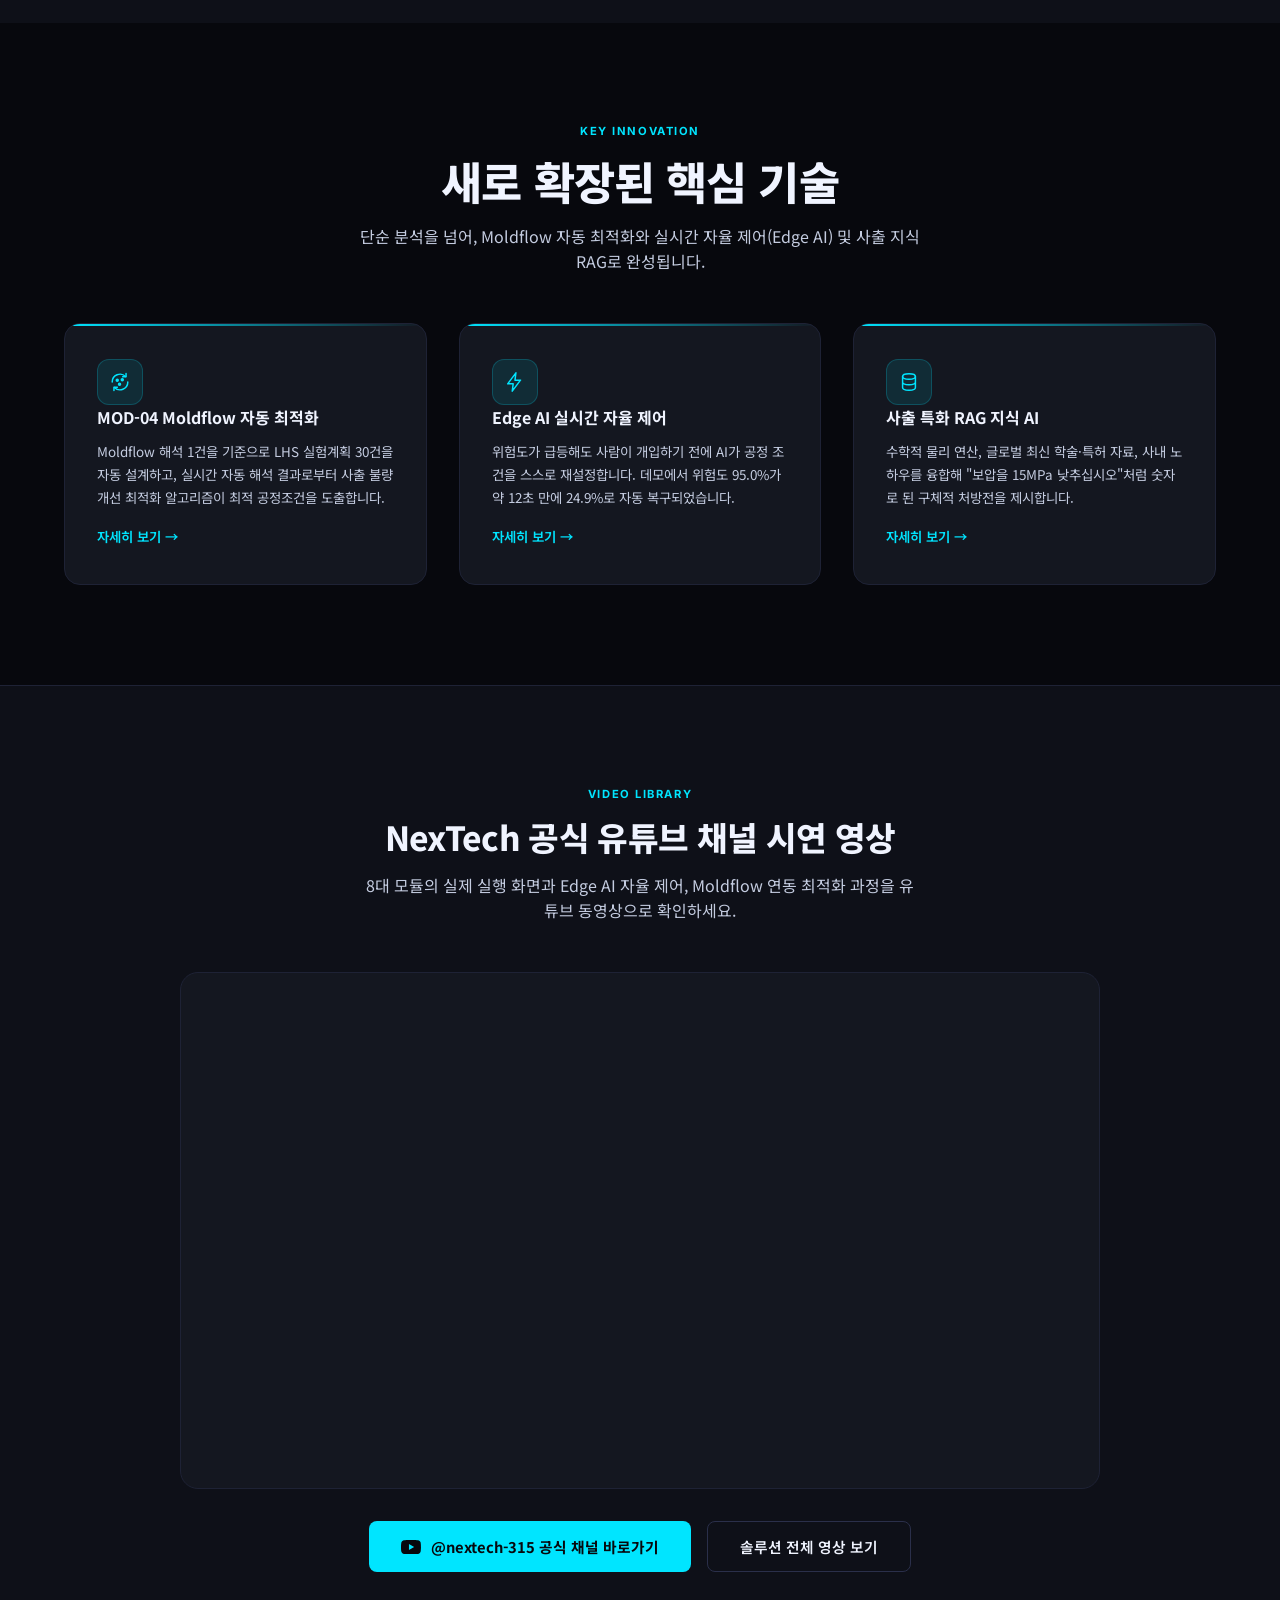
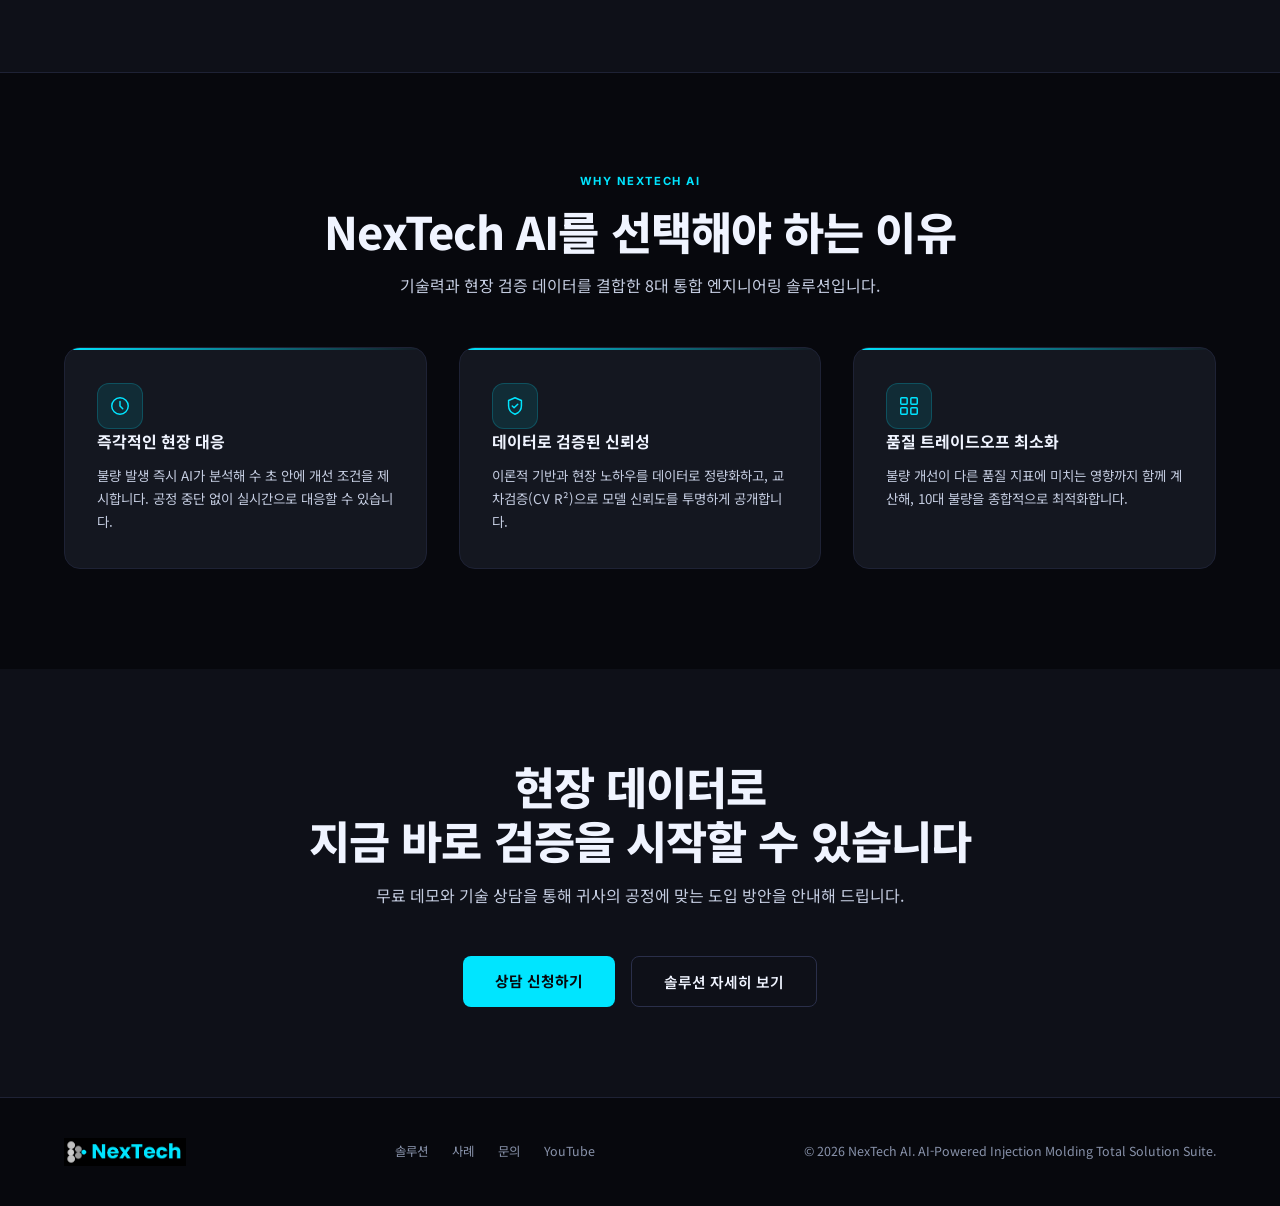
==== commit 5854852b: "Revert "feat: add full 8-module showcase cards, interactive hero navigation, and MOD-04 pipeline to " ====
--- a/index.html
+++ b/index.html
@@ -3,29 +3,29 @@
 <head>
 <meta charset="UTF-8">
 <meta name="viewport" content="width=device-width, initial-scale=1.0">
-<title data-i18n="page-title">NexTech AI — 사출 AI 솔루션 | 통합 사출 불량 AI 진단·최적화</title>
-
-<meta name="description" content="사출 AI 솔루션 NexTech AI — 10대 사출 불량(웰드라인, 싱크마크, 플래시, 미성형 등)을 AI가 실시간 진단하고 최적 공정 조건을 자동 도출합니다. 현장 전문가 노하우와 머신러닝을 결합한 사출 성형 불량 개선 솔루션.">
-<meta name="keywords" content="사출 AI, 사출 불량, 사출 성형 AI, 웰드라인 개선, 싱크마크, 사출 공정 최적화, 머신러닝 품질관리, 스마트팩토리, 사출성형 불량 진단, NexTech AI">
+<title data-i18n="page-title">NexTech AI — 사출 AI 솔루션 | IM-SOLUTION 8대 모듈 통합 플랫폼</title>
+
+<meta name="description" content="NexTech AI 사출 솔루션 플랫폼 — 10대 사출 불량 실시간 진단, Moldflow 연동 자동 최적화(LHS 30건 DoE), AI 대리 모델, Edge AI 자율 제어, RAG 지식 허브, CT 정밀 예측 등 8대 모듈 통합 공정 최적화.">
+<meta name="keywords" content="사출 AI, 사출 불량, 사출 성형 AI, Moldflow 최적화, LHS 실험계획, 대리 모델, 웰드라인 개선, 싱크마크, 사출 공정 최적화, 머신러닝 품질관리, 스마트팩토리, 사출성형 불량 진단, NexTech AI, IM-SOLUTION">
 <meta name="author" content="NexTech AI">
 <link rel="canonical" href="https://nextech315.github.io/Injection-Molding-Solution/">
 <meta property="og:type" content="website">
 <meta property="og:site_name" content="NexTech AI">
-<meta property="og:title" content="NexTech AI — 사출 AI 솔루션">
-<meta property="og:description" content="10대 사출 불량을 실시간으로 진단하고, 최적 공정 조건을 자동으로 도출하는 AI 기반 사출 성형 최적화 솔루션.">
+<meta property="og:title" content="NexTech AI — 사출 AI 솔루션 플랫폼 (IM-SOLUTION Suite)">
+<meta property="og:description" content="10대 사출 불량 실시간 진단부터 Moldflow 연동 자동 최적화(LHS 30건 DoE), AI 대리 모델, Edge AI 자율 제어까지 — 통합 사출 엔지니어링 솔루션.">
 <meta property="og:url" content="https://nextech315.github.io/Injection-Molding-Solution/">
 <meta property="og:locale" content="ko_KR">
-<meta name="twitter:card" content="summary">
-<meta name="twitter:title" content="NexTech AI — 사출 AI 솔루션">
-<meta name="twitter:description" content="10대 사출 불량을 실시간으로 진단하고, 최적 공정 조건을 자동으로 도출하는 AI 기반 사출 성형 최적화 솔루션.">
+<meta name="twitter:card" content="summary_large_image">
+<meta name="twitter:title" content="NexTech AI — 사출 AI 솔루션 플랫폼">
+<meta name="twitter:description" content="10대 사출 불량 실시간 진단부터 Moldflow 연동 자동 최적화, Edge AI 자율 제어까지 — 통합 사출 엔지니어링 솔루션.">
 <script type="application/ld+json">
 {
   "@context": "https://schema.org",
   "@type": "SoftwareApplication",
-  "name": "NexTech AI 사출 AI 솔루션",
+  "name": "NexTech AI 사출 솔루션 플랫폼 (IM-SOLUTION Suite)",
   "applicationCategory": "BusinessApplication",
-  "operatingSystem": "Web",
-  "description": "10대 사출 불량을 실시간으로 진단하고 최적 공정 조건을 자동으로 도출하는 AI 기반 공정 최적화 솔루션.",
+  "operatingSystem": "Web, Windows",
+  "description": "10대 사출 불량을 실시간으로 진단하고 Moldflow 자동 해석(LHS 30건 DoE), AI 대리 모델, Edge AI 자율 제어로 최적 공정 조건을 도출하는 통합 플랫폼.",
   "url": "https://nextech315.github.io/Injection-Molding-Solution/",
   "provider": { "@type": "Organization", "name": "NexTech AI", "email": "nextech315@gmail.com" },
   "inLanguage": ["ko", "en"]
@@ -76,57 +76,56 @@
   <div class="hero-grid"></div>
   <div class="hero-glow"></div>
   <div class="hero-inner">
-    <div class="hero-eyebrow">AI-Powered Injection Molding Solution</div>
+    <div class="hero-eyebrow">NexTech AI · Integrated Injection Molding Platform</div>
     <h1 class="hero-title hero-title-sm" data-i18n="hero-title">
       사출 불량 객관적 분석&amp;예측<br>
-      <em>AI 머신 러닝을 통한 사출 공정 조건 최적화</em>
+      <em>AI 머신러닝 기반 8대 모듈 통합 최적화</em>
     </h1>
     <p class="hero-sub hero-sub-wide" data-i18n="hero-sub">
-      10대 사출 불량을 실시간으로 진단하고 최적 공정 조건을 자동으로 도출하는 AI 기반 공정 최적화 솔루션입니다.<br>
-      현장 데이터와 전문가 지식을 결합해 신뢰할 수 있는 의사결정을 지원합니다.
+      10대 사출 불량 실시간 진단부터 Moldflow 연동 자동 최적화(LHS 30건 DoE), AI 대리 모델, Edge AI 자율 제어, 도메인 RAG 지식 허브까지 — 현장 데이터와 AI 기술을 융합한 엔터프라이즈 솔루션입니다.
     </p>
     <div class="hero-actions">
       <a href="contact.html" class="btn-primary" data-i18n="hero-btn-primary">무료 데모 신청</a>
-      <a href="solution.html" class="btn-outline" data-i18n="hero-btn-outline">솔루션 살펴보기</a>
+      <a href="solution.html" class="btn-outline" data-i18n="hero-btn-outline">8대 솔루션 살펴보기</a>
     </div>
     <div class="hero-features-grid">
       <div class="hero-feature-item">
-        <div class="main" data-i18n="hf1-main">10대 & 특정 사출 불량</div>
-        <div class="sub" data-i18n="hf1-sub">핵심 사출 불량 동시 진단</div>
-      </div>
-      <div class="hero-feature-item">
-        <div class="main" data-i18n="hf2-main">AI 학습 6종 + 역추론 최적화 4종</div>
-        <div class="sub" data-i18n="hf2-sub">학습 & 최적화 알고리즘 자동 선택</div>
-      </div>
-      <div class="hero-feature-item">
-        <div class="main" data-i18n="hf3-main">전문가 가이드 적용</div>
-        <div class="sub" data-i18n="hf3-sub">전문가 추천 최적화 계산</div>
-      </div>
-      <div class="hero-feature-item">
-        <div class="main" data-i18n="hf4-main">LLM 분석 적용</div>
-        <div class="sub" data-i18n="hf4-sub">특정 상황 분석 및 Solution 제안</div>
-      </div>
-      <div class="hero-feature-item">
-        <div class="main" data-i18n="hf5-main">해석 조건 및 결과 적용</div>
-        <div class="sub" data-i18n="hf5-sub">해석 데이터 포함(선택)</div>
-      </div>
-      <div class="hero-feature-item">
-        <div class="main" data-i18n="hf6-main">현장 조건 DB화 기능</div>
-        <div class="sub" data-i18n="hf6-sub">사출 TO 누적 데이터(*.db)</div>
-      </div>
-      <div class="hero-feature-item">
-        <div class="main" data-i18n="hf7-main">실시간 최적화 예측</div>
-        <div class="sub" data-i18n="hf7-sub">실시간 조건 변경에 의한 예측</div>
-      </div>
-      <div class="hero-feature-item">
-        <div class="main" data-i18n="hf8-main">마스터 데이터 분석</div>
-        <div class="sub" data-i18n="hf8-sub">변수 상관 관계 & 민감도 & 시계열</div>
-      </div>
-    </div>
-  </div>
-</section>
-
-<!-- CASE HIGHLIGHT (사례 우선 배치) -->
+        <div class="main" data-i18n="hf1-main">[MOD-01] 사출 불량 종합 솔루션</div>
+        <div class="sub" data-i18n="hf1-sub">10대 사출 불량 동시 진단 및 원인 처방</div>
+      </div>
+      <div class="hero-feature-item">
+        <div class="main" data-i18n="hf2-main">[MOD-02] Moldflow CAE 연동 최적화</div>
+        <div class="sub" data-i18n="hf2-sub">해석 수치-실제 성형 융합 결함 사전 탐지</div>
+      </div>
+      <div class="hero-feature-item">
+        <div class="main" data-i18n="hf3-main">[MOD-03] AI 대리 모델 시뮬레이션</div>
+        <div class="sub" data-i18n="hf3-sub">초고속 가상 유동해석 &amp; 다변량 예측</div>
+      </div>
+      <div class="hero-feature-item">
+        <div class="main" data-i18n="hf4-main">[MOD-04] Moldflow 자동 최적화</div>
+        <div class="sub" data-i18n="hf4-sub">LHS 30건 DoE &amp; 실시간 자동 루프</div>
+      </div>
+      <div class="hero-feature-item">
+        <div class="main" data-i18n="hf5-main">[MOD-05] 사출 특화 RAG 지식 허브</div>
+        <div class="sub" data-i18n="hf5-sub">심야 자율 크롤링 &amp; 정량 수치 처방전</div>
+      </div>
+      <div class="hero-feature-item">
+        <div class="main" data-i18n="hf6-main">[MOD-06] 사출 CT 정밀 분석 시스템</div>
+        <div class="sub" data-i18n="hf6-sub">앙상블 NOPRECT 사이클타임 산출</div>
+      </div>
+      <div class="hero-feature-item">
+        <div class="main" data-i18n="hf7-main">[MOD-07] 공정 작업순서 최적화</div>
+        <div class="sub" data-i18n="hf7-sub">Sequence GA 기반 작업자 배치·CAPA</div>
+      </div>
+      <div class="hero-feature-item">
+        <div class="main" data-i18n="hf8-main">[MOD-08] 사출기 원시 데이터 변환기</div>
+        <div class="sub" data-i18n="hf8-sub">다기종 로그 고속 ETL 표준 XLSX 변환</div>
+      </div>
+    </div>
+  </div>
+</section>
+
+<!-- CASE HIGHLIGHT -->
 <section id="case-highlight">
   <div class="reveal">
     <span class="section-tag">Proven Results</span>
@@ -181,44 +180,63 @@
 <!-- NEW FEATURES -->
 <section id="new-features">
   <div class="reveal centered">
-    <span class="section-tag">New</span>
-    <h2 class="section-title" data-i18n="new-title">새로 추가된 기능</h2>
-    <p class="section-sub" data-i18n="new-sub">진단을 넘어 스스로 제어하고, 쓸수록 더 똑똑해지는 AI로 확장되었습니다.</p>
+    <span class="section-tag">Key Innovation</span>
+    <h2 class="section-title" data-i18n="new-title">새로 확장된 핵심 기술</h2>
+    <p class="section-sub" data-i18n="new-sub">단순 분석을 넘어, Moldflow 자동 최적화와 실시간 자율 제어(Edge AI) 및 사출 지식 RAG로 완성됩니다.</p>
   </div>
   <div class="adv-grid reveal">
     <div class="adv-card">
       <div class="icon-wrap">
+        <svg class="icon" viewBox="0 0 24 24"><path d="M20.5 12a8.5 8.5 0 0 1-14.6 5.9"></path><path d="M3.5 12a8.5 8.5 0 0 1 14.6-5.9"></path><polyline points="18.6 2.6 18.6 6.3 14.9 6.3"></polyline><polyline points="5.4 21.4 5.4 17.7 9.1 17.7"></polyline><circle cx="9" cy="10" r="1.1" fill="currentColor"></circle><circle cx="14.5" cy="9.5" r="1.1" fill="currentColor"></circle><circle cx="11.5" cy="14.5" r="1.1" fill="currentColor"></circle></svg>
+      </div>
+      <h3 data-i18n="new0-h3">MOD-04 Moldflow 자동 최적화</h3>
+      <p data-i18n="new0-p">Moldflow 해석 1건을 기준으로 LHS 실험계획 30건을 자동 설계하고, 실시간 자동 해석 결과로부터 사출 불량 개선 최적화 알고리즘이 최적 공정조건을 도출합니다.</p>
+      <a href="solution.html#moldflow-auto" style="display:inline-block; margin-top:1.1rem; color:var(--cyan); font-size:0.84rem; font-weight:600; text-decoration:none" data-i18n="new-more0">자세히 보기 →</a>
+    </div>
+    <div class="adv-card">
+      <div class="icon-wrap">
         <svg class="icon" viewBox="0 0 24 24"><path d="M13 2 4 14h6l-1 8 9-12h-6l1-8z"/></svg>
       </div>
       <h3 data-i18n="new1-h3">Edge AI 실시간 자율 제어</h3>
-      <p data-i18n="new1-p">위험도가 급등해도 사람이 개입하기 전에 AI가 공정 조건을 스스로 재설정합니다. 데모에서 위험도 95.0%가 약 12초 만에 24.9%로 복구되었습니다.</p>
+      <p data-i18n="new1-p">위험도가 급등해도 사람이 개입하기 전에 AI가 공정 조건을 스스로 재설정합니다. 데모에서 위험도 95.0%가 약 12초 만에 24.9%로 자동 복구되었습니다.</p>
       <a href="solution.html#edge-ai" style="display:inline-block; margin-top:1.1rem; color:var(--cyan); font-size:0.84rem; font-weight:600; text-decoration:none" data-i18n="new-more">자세히 보기 →</a>
     </div>
     <div class="adv-card">
       <div class="icon-wrap">
         <svg class="icon" viewBox="0 0 24 24"><ellipse cx="12" cy="6" rx="7" ry="3"/><path d="M5 6v6c0 1.7 3.1 3 7 3s7-1.3 7-3V6M5 12v6c0 1.7 3.1 3 7 3s7-1.3 7-3v-6"/></svg>
       </div>
-      <h3 data-i18n="new2-h3">사출 지식 특화 RAG AI 진단</h3>
-      <p data-i18n="new2-p">수학적 물리 연산, 글로벌 최신 자료, 우리 공장의 노하우를 융합해 "보압을 15MPa 낮추십시오"처럼 숫자로 된 처방전을 제시합니다.</p>
-      <a href="solution.html#rag-diagnosis" style="display:inline-block; margin-top:1.1rem; color:var(--cyan); font-size:0.84rem; font-weight:600; text-decoration:none" data-i18n="new-more2">자세히 보기 →</a>
-    </div>
-    <div class="adv-card">
-      <div class="icon-wrap">
-        <svg class="icon" viewBox="0 0 24 24"><path d="M20 14.5A8 8 0 0 1 9.5 4a8 8 0 1 0 10.5 10.5z"/></svg>
-      </div>
-      <h3 data-i18n="new3-h3">실시간 지식 수집 대시보드</h3>
-      <p data-i18n="new3-p">매일 자정부터 새벽 5시까지 AI가 스스로 검색어를 기획해 사출 지식을 수집하고 누적합니다. 쓸수록 똑똑해지는 지식 DB입니다.</p>
-      <a href="solution.html#rag-collect" style="display:inline-block; margin-top:1.1rem; color:var(--cyan); font-size:0.84rem; font-weight:600; text-decoration:none" data-i18n="new-more3">자세히 보기 →</a>
-    </div>
-  </div>
-</section>
-
-<!-- WHY (condensed) -->
-<section id="why" style="background:var(--surface)">
+      <h3 data-i18n="new2-h3">사출 특화 RAG 지식 AI</h3>
+      <p data-i18n="new2-p">수학적 물리 연산, 글로벌 최신 학술·특허 자료, 사내 노하우를 융합해 "보압을 15MPa 낮추십시오"처럼 숫자로 된 구체적 처방전을 제시합니다.</p>
+      <a href="solution.html#rag-ai" style="display:inline-block; margin-top:1.1rem; color:var(--cyan); font-size:0.84rem; font-weight:600; text-decoration:none" data-i18n="new-more2">자세히 보기 →</a>
+    </div>
+  </div>
+</section>
+
+<!-- YOUTUBE CHANNEL SPOTLIGHT -->
+<section id="youtube-section" style="background:var(--surface); border-top: 1px solid var(--border); border-bottom: 1px solid var(--border);">
+  <div class="reveal centered">
+    <span class="section-tag">Video Library</span>
+    <h2 class="section-title title-oneline" data-i18n="yt-title">NexTech 공식 유튜브 채널 시연 영상</h2>
+    <p class="section-sub" data-i18n="yt-sub">8대 모듈의 실제 실행 화면과 Edge AI 자율 제어, Moldflow 연동 최적화 과정을 유튜브 동영상으로 확인하세요.</p>
+    <div class="video-frame reveal" style="margin-left:auto;margin-right:auto; margin-bottom: 2rem;">
+      <iframe src="https://www.youtube.com/embed/htqqAATOg1E" title="NexTech AI Injection Molding Demo" allow="accelerometer; autoplay; clipboard-write; encrypted-media; gyroscope; picture-in-picture; web-share" allowfullscreen loading="lazy"></iframe>
+    </div>
+    <div class="hero-actions" style="justify-content:center">
+      <a href="https://www.youtube.com/@nextech-315" target="_blank" rel="noopener noreferrer" class="btn-primary" data-i18n="yt-channel-btn" style="display:inline-flex; align-items:center; gap:0.6rem;">
+        <svg viewBox="0 0 24 24" width="20" height="20" fill="currentColor"><path d="M23.498 6.186a3.016 3.016 0 0 0-2.122-2.136C19.505 3.545 12 3.545 12 3.545s-7.505 0-9.377.505A3.017 3.017 0 0 0 .502 6.186C0 8.07 0 12 0 12s0 3.93.502 5.814a3.016 3.016 0 0 0 2.122 2.136c1.871.505 9.376.505 9.376.505s7.505 0 9.377-.505a3.015 3.015 0 0 0 2.122-2.136C24 15.93 24 12 24 12s0-3.93-.502-5.814zM9.545 15.568V8.432L15.818 12l-6.273 3.568z"/></svg>
+        <span>@nextech-315 공식 채널 바로가기</span>
+      </a>
+      <a href="solution.html#moldflow-auto" class="btn-outline" data-i18n="yt-more-demos">솔루션 전체 영상 보기</a>
+    </div>
+  </div>
+</section>
+
+<!-- WHY -->
+<section id="why">
   <div class="reveal centered">
     <span class="section-tag">Why NexTech AI</span>
-    <h2 class="section-title" data-i18n="why-title">선택해야 하는 이유</h2>
-    <p class="section-sub" data-i18n="why-sub">기술력과 현장 검증 데이터를 결합한 솔루션입니다.</p>
+    <h2 class="section-title" data-i18n="why-title">NexTech AI를 선택해야 하는 이유</h2>
+    <p class="section-sub" data-i18n="why-sub">기술력과 현장 검증 데이터를 결합한 8대 통합 엔지니어링 솔루션입니다.</p>
   </div>
   <div class="adv-grid reveal">
     <div class="adv-card">
@@ -246,7 +264,7 @@
 </section>
 
 <!-- CONTACT BANNER -->
-<section id="cta-banner" style="text-align:center; padding:90px 5vw;">
+<section id="cta-banner" style="text-align:center; padding:90px 5vw; background:var(--surface);">
   <div class="reveal">
     <h2 class="section-title" data-i18n="cta-title">현장 데이터로<br>지금 바로 검증을 시작할 수 있습니다</h2>
     <p class="section-sub" style="margin-left:auto;margin-right:auto" data-i18n="cta-sub">무료 데모와 기술 상담을 통해 귀사의 공정에 맞는 도입 방안을 안내해 드립니다.</p>
@@ -264,45 +282,39 @@
     <a href="solution.html" data-i18n="nav-solution">솔루션</a>
     <a href="case.html" data-i18n="nav-case">사례</a>
     <a href="contact.html" data-i18n="nav-contact">문의</a>
-  </div>
-  <span>© 2024 NexTech AI. AI-Powered Injection Molding Solution.</span>
+    <a href="https://www.youtube.com/@nextech-315" target="_blank" rel="noopener noreferrer">YouTube</a>
+  </div>
+  <span>© 2026 NexTech AI. AI-Powered Injection Molding Total Solution Suite.</span>
 </footer>
 
 <script>
 const PAGE_EN = {
-  "page-title": "NexTech AI — Integrated Injection Defect AI Solution",
+  "page-title": "NexTech AI — Injection Molding AI Solution | IM-SOLUTION 8-Module Suite",
   "nav-home": "Home",
   "nav-solution": "Solution",
   "nav-case": "Case Studies",
   "nav-contact": "Contact",
   "nav-cta": "Request Demo",
-  "hero-title": "Objective Analysis &amp; Prediction of Injection Defects<br>\n      <em>AI Machine Learning-Based Injection Process Optimization</em>",
-  "hero-sub": "An AI-driven process optimization solution that diagnoses the top 10 injection molding defects in real time and automatically derives optimal process conditions.<br>\n      Combines field data with expert knowledge to support reliable decision-making.",
+  "hero-title": "Objective Analysis &amp; Prediction of Injection Defects<br><em>AI Machine Learning-Based 8-Module Integrated Optimization</em>",
+  "hero-sub": "From real-time diagnosis of 10 major defects to Moldflow automated optimization (LHS 30-case DoE), AI surrogate modeling, Edge AI autonomous control, and domain RAG knowledge hub — an enterprise engineering platform combining shop-floor data with cutting-edge AI.",
   "hero-btn-primary": "Request Free Demo",
-  "hero-btn-outline": "Explore the Solution",
-  "hero-stat1-unit": "",
-  "hero-stat1-label": "Core defects diagnosed at once",
-  "hero-stat2-unit": "",
-  "hero-stat2-label": "AI algorithms auto-selected",
-  "hero-stat3-unit": "s",
-  "hero-stat3-label": "Time to optimal process",
-  "hero-stat4-label": "Korean & English supported",
-  "hf1-main": "Top 10 &amp; Specific Injection Defects",
-  "hf1-sub": "Core defects diagnosed simultaneously",
-  "hf2-main": "6 Learning Models + 4 Inverse Optimizers",
-  "hf2-sub": "Learning &amp; optimization algorithms auto-selected",
-  "hf3-main": "Expert Guidance Applied",
-  "hf3-sub": "Expert-recommended optimal calculation",
-  "hf4-main": "LLM Analysis Applied",
-  "hf4-sub": "Situation-specific analysis and solution proposal",
-  "hf5-main": "CAE Conditions &amp; Results Integration",
-  "hf5-sub": "CAE simulation data included (optional)",
-  "hf6-main": "Field Condition DB Function",
-  "hf6-sub": "Accumulated injection TO data (*.db)",
-  "hf7-main": "Real-Time Optimization Prediction",
-  "hf7-sub": "Prediction based on real-time condition changes",
-  "hf8-main": "Master Data Analysis",
-  "hf8-sub": "Variable correlation &amp; sensitivity &amp; time series",
+  "hero-btn-outline": "Explore 8 Modules",
+  "hf1-main": "[MOD-01] Total Defect Solution AI",
+  "hf1-sub": "Simultaneous diagnosis &amp; root cause prescription for 10 defects",
+  "hf2-main": "[MOD-02] Moldflow CAE OptiSolution",
+  "hf2-sub": "CAE simulation data fusion &amp; early defect detection",
+  "hf3-main": "[MOD-03] AI Surrogate Simulation",
+  "hf3-sub": "Ultra-fast surrogate modeling &amp; multivariate prediction",
+  "hf4-main": "[MOD-04] Moldflow Auto Optimization",
+  "hf4-sub": "LHS 30-case DoE &amp; real-time automated solver loop",
+  "hf5-main": "[MOD-05] Injection Domain RAG Hub",
+  "hf5-sub": "Nightly autonomous crawling &amp; quantitative prescription",
+  "hf6-main": "[MOD-06] Auto-AI CT Predictor",
+  "hf6-sub": "Ensemble NOPRECT precision cycle time calculation",
+  "hf7-main": "[MOD-07] Sequence GA Optimizer",
+  "hf7-sub": "Cycle &amp; operator balancing, capacity optimization",
+  "hf8-main": "[MOD-08] Machine Raw Log Converter",
+  "hf8-sub": "Multi-vendor machine log ETL into standard XLSX",
   "hl-title": "Results Proven in Numbers",
   "hl-sub": "Not theory &mdash; outcomes verified on the actual production floor.",
   "hl-img1-alt": "Before: cosmetic cap with weld line defect",
@@ -314,25 +326,29 @@
   "hl-card2-m2": "After balanced optimization",
   "hl-card2-p": "Minimizes the trade-off where fixing one defect worsens another, arriving at conditions where all 10 defect types decrease evenly.",
   "hl-link": "View Details",
+  "new-title": "Key Extended Technologies",
+  "new-sub": "Going beyond analysis to Moldflow automated optimization, real-time Edge AI autonomous control, and domain RAG knowledge.",
+  "new0-h3": "MOD-04 Moldflow Auto Optimization",
+  "new0-p": "Starting with 1 baseline Moldflow run, it designs 30 LHS DoE runs and executes real-time background solves, deriving optimal process conditions with AI algorithms.",
+  "new-more0": "Learn more &rarr;",
+  "new1-h3": "Edge AI Real-Time Autonomous Control",
+  "new1-p": "When risk surges, AI resets process conditions autonomously before human intervention. In demo testing, risk of 95.0% was recovered to 24.9% in ~12 seconds.",
+  "new-more": "Learn more &rarr;",
+  "new2-h3": "Injection Domain Knowledge RAG AI",
+  "new2-p": "Fusing physics-based calculation, global papers, and plant know-how, it prescribes actionable numeric parameters like 'Lower packing pressure by 15 MPa'.",
+  "new-more2": "Learn more &rarr;",
+  "yt-title": "Official NexTech YouTube Demonstration Videos",
+  "yt-sub": "Watch real software walkthroughs of our 8 modules, Edge AI autonomous control, and Moldflow automated optimization.",
+  "yt-channel-btn": "Visit @nextech-315 Channel",
+  "yt-more-demos": "Watch All Demos on Solution Page",
   "why-title": "Why Choose NexTech AI",
-  "why-sub": "A solution built by combining technical expertise with field-verified data.",
+  "why-sub": "An integrated 8-module engineering suite built by combining technical expertise with shop floor data.",
   "why1-h3": "Immediate On-Site Response",
   "why1-p": "The moment a defect occurs, AI analyzes it and proposes improved conditions within seconds &mdash; enabling real-time response without stopping production.",
   "why2-h3": "Reliability Backed by Data",
   "why2-p": "Quantifies theoretical foundations and field know-how as data, transparently disclosing model reliability through cross-validation (CV R&sup2;).",
   "why3-h3": "Minimized Quality Trade-Offs",
   "why3-p": "Calculates how improving one defect affects other quality metrics, comprehensively optimizing across all 10 defect types.",
-  "new-title": "New Features",
-  "new-sub": "Now going beyond diagnosis &mdash; AI that controls on its own and gets smarter the more you use it.",
-  "new1-h3": "Edge AI Real-Time Autonomous Control",
-  "new1-p": "Even when risk spikes, AI resets the process conditions on its own before a human has to step in. In the demo, risk of 95.0% was brought back to 24.9% in about 12 seconds.",
-  "new-more": "Learn more &rarr;",
-  "new2-h3": "Knowledge-RAG AI Diagnosis for Injection Molding",
-  "new2-p": "It fuses physics-based calculation, the latest global research, and your plant&rsquo;s own know-how to prescribe in numbers &mdash; like &ldquo;lower the packing pressure by 15 MPa.&rdquo;",
-  "new-more2": "Learn more &rarr;",
-  "new3-h3": "Real-Time Knowledge Collection Dashboard",
-  "new3-p": "From midnight to 5 a.m. every day, AI plans its own search queries to collect and accumulate injection molding knowledge &mdash; a knowledge DB that gets smarter the more it is used.",
-  "new-more3": "Learn more &rarr;",
   "cta-title": "Start Verification Right Now<br>With Your Field Data",
   "cta-sub": "We'll guide you through a deployment plan tailored to your process via a free demo and technical consultation.",
   "cta-btn1": "Request a Consultation",
@@ -342,4 +358,4 @@
 <script src="js/main.js"></script>
 <script src="js/nav-extra.js?v=1"></script>
 </body>
-</html>
+</html>
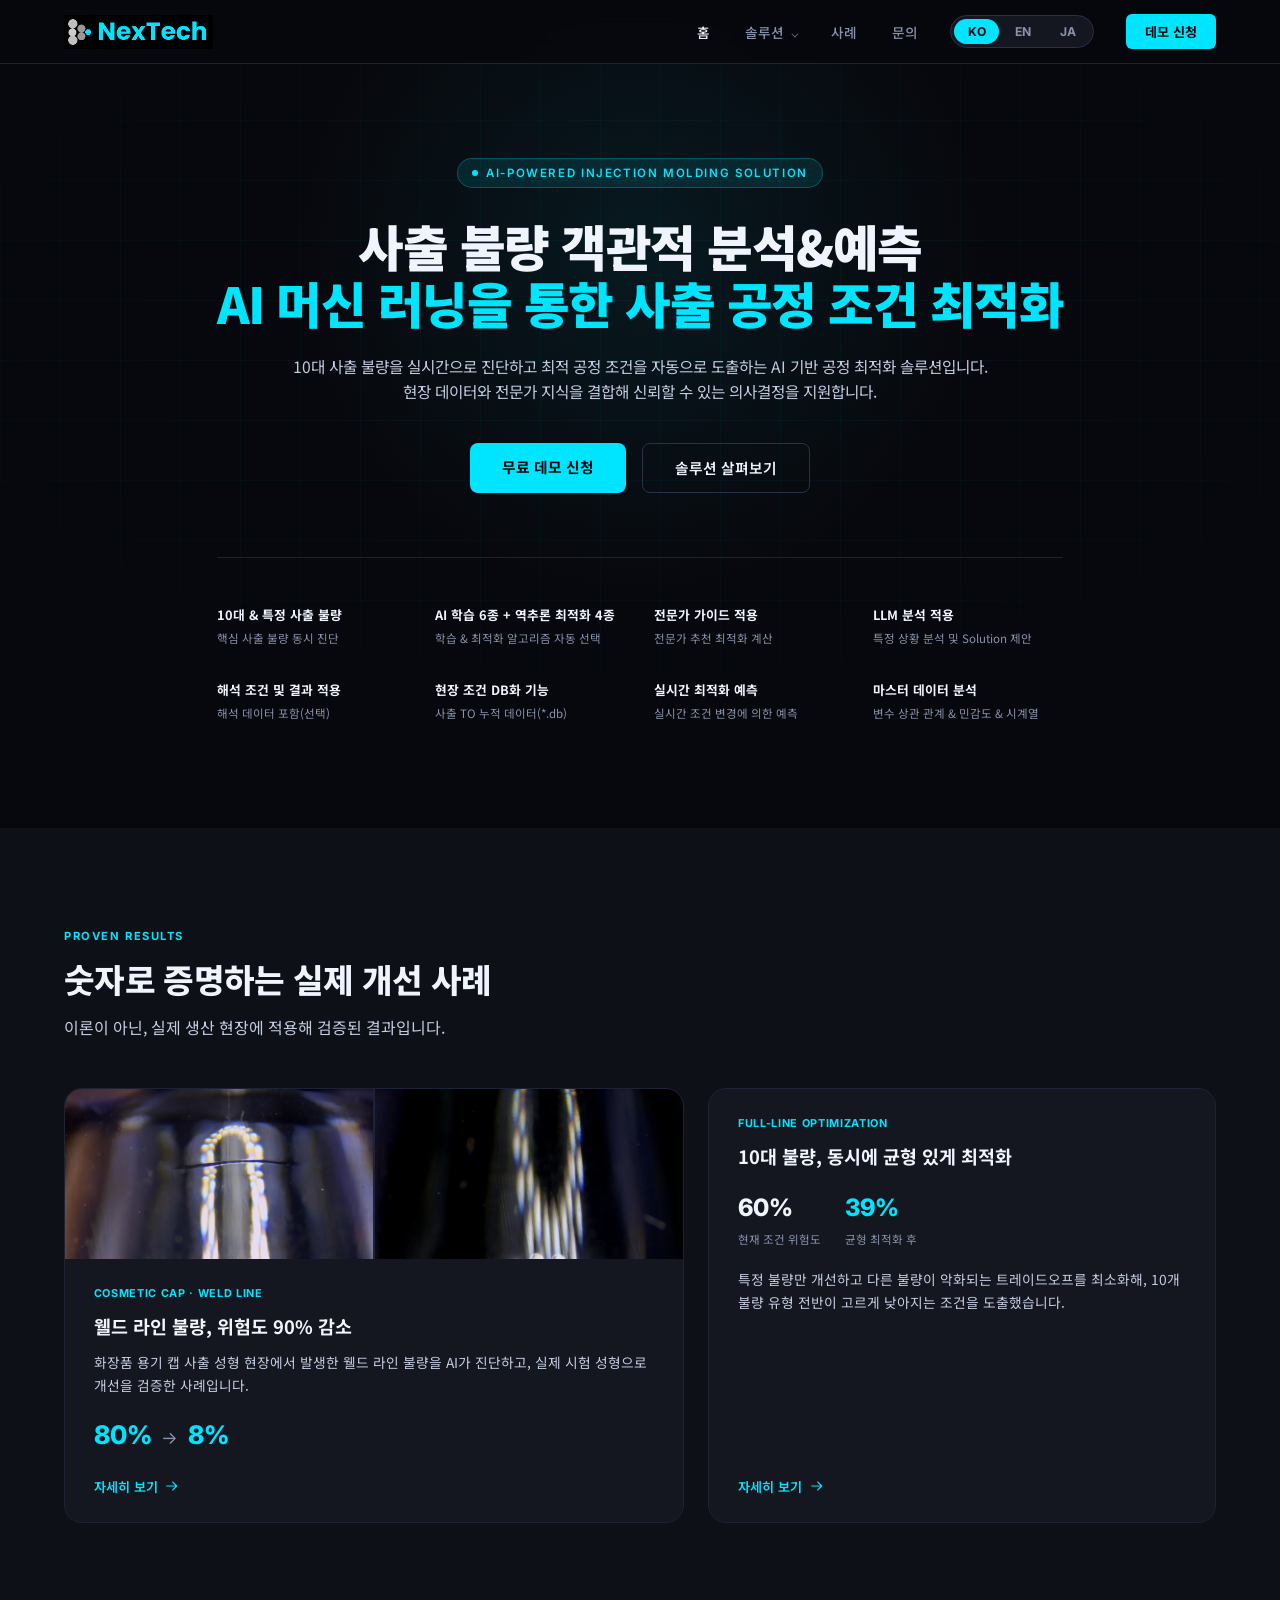
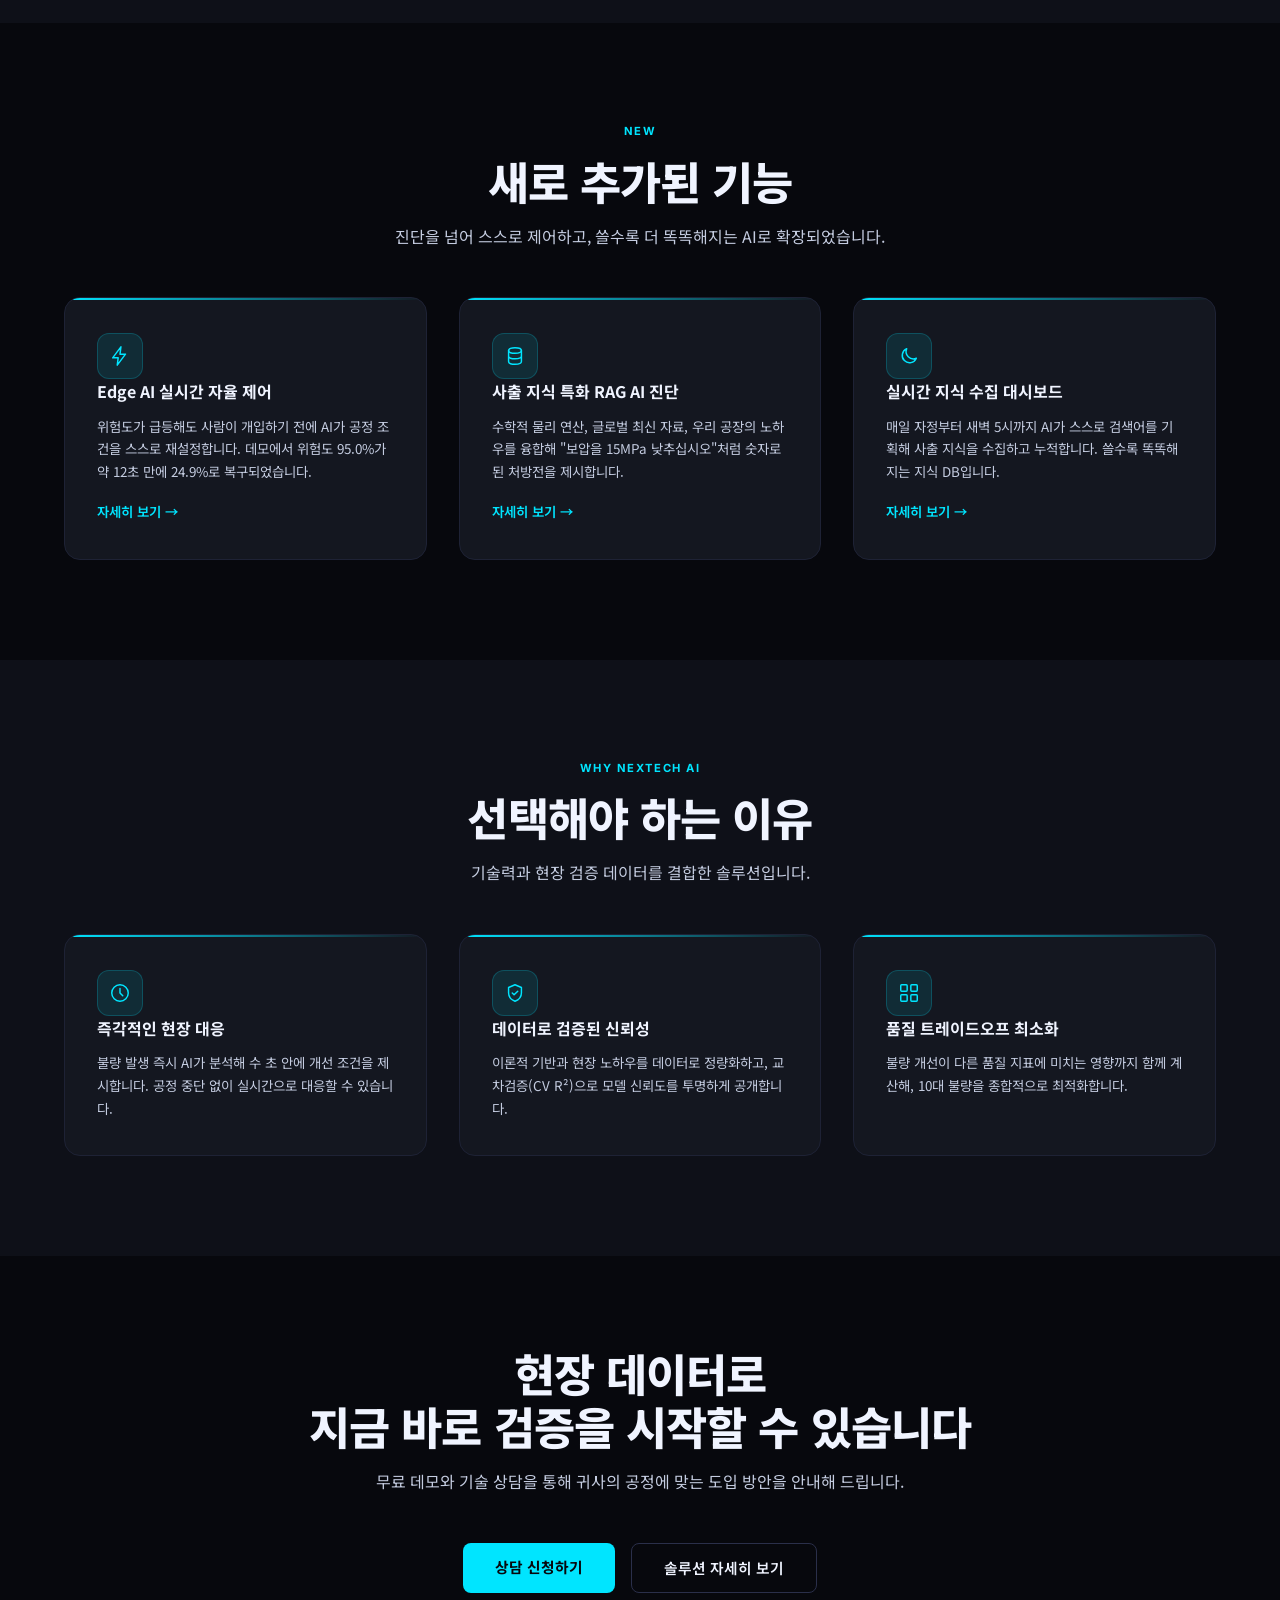
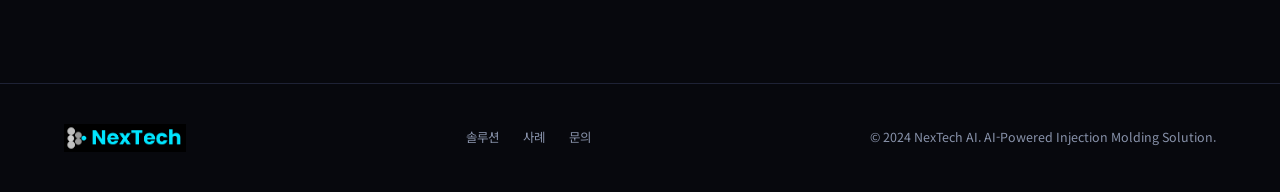
==== commit 741e6d64: "Add Japanese (JA) language to homepage - KO/EN/JA pill toggle on all 4 pages (desktop and mobile men" ====
--- a/index.html
+++ b/index.html
@@ -3,29 +3,29 @@
 <head>
 <meta charset="UTF-8">
 <meta name="viewport" content="width=device-width, initial-scale=1.0">
-<title data-i18n="page-title">NexTech AI — 사출 AI 솔루션 | IM-SOLUTION 8대 모듈 통합 플랫폼</title>
-
-<meta name="description" content="NexTech AI 사출 솔루션 플랫폼 — 10대 사출 불량 실시간 진단, Moldflow 연동 자동 최적화(LHS 30건 DoE), AI 대리 모델, Edge AI 자율 제어, RAG 지식 허브, CT 정밀 예측 등 8대 모듈 통합 공정 최적화.">
-<meta name="keywords" content="사출 AI, 사출 불량, 사출 성형 AI, Moldflow 최적화, LHS 실험계획, 대리 모델, 웰드라인 개선, 싱크마크, 사출 공정 최적화, 머신러닝 품질관리, 스마트팩토리, 사출성형 불량 진단, NexTech AI, IM-SOLUTION">
+<title data-i18n="page-title">NexTech AI — 사출 AI 솔루션 | 통합 사출 불량 AI 진단·최적화</title>
+
+<meta name="description" content="사출 AI 솔루션 NexTech AI — 10대 사출 불량(웰드라인, 싱크마크, 플래시, 미성형 등)을 AI가 실시간 진단하고 최적 공정 조건을 자동 도출합니다. 현장 전문가 노하우와 머신러닝을 결합한 사출 성형 불량 개선 솔루션.">
+<meta name="keywords" content="사출 AI, 사출 불량, 사출 성형 AI, 웰드라인 개선, 싱크마크, 사출 공정 최적화, 머신러닝 품질관리, 스마트팩토리, 사출성형 불량 진단, NexTech AI">
 <meta name="author" content="NexTech AI">
 <link rel="canonical" href="https://nextech315.github.io/Injection-Molding-Solution/">
 <meta property="og:type" content="website">
 <meta property="og:site_name" content="NexTech AI">
-<meta property="og:title" content="NexTech AI — 사출 AI 솔루션 플랫폼 (IM-SOLUTION Suite)">
-<meta property="og:description" content="10대 사출 불량 실시간 진단부터 Moldflow 연동 자동 최적화(LHS 30건 DoE), AI 대리 모델, Edge AI 자율 제어까지 — 통합 사출 엔지니어링 솔루션.">
+<meta property="og:title" content="NexTech AI — 사출 AI 솔루션">
+<meta property="og:description" content="10대 사출 불량을 실시간으로 진단하고, 최적 공정 조건을 자동으로 도출하는 AI 기반 사출 성형 최적화 솔루션.">
 <meta property="og:url" content="https://nextech315.github.io/Injection-Molding-Solution/">
 <meta property="og:locale" content="ko_KR">
-<meta name="twitter:card" content="summary_large_image">
-<meta name="twitter:title" content="NexTech AI — 사출 AI 솔루션 플랫폼">
-<meta name="twitter:description" content="10대 사출 불량 실시간 진단부터 Moldflow 연동 자동 최적화, Edge AI 자율 제어까지 — 통합 사출 엔지니어링 솔루션.">
+<meta name="twitter:card" content="summary">
+<meta name="twitter:title" content="NexTech AI — 사출 AI 솔루션">
+<meta name="twitter:description" content="10대 사출 불량을 실시간으로 진단하고, 최적 공정 조건을 자동으로 도출하는 AI 기반 사출 성형 최적화 솔루션.">
 <script type="application/ld+json">
 {
   "@context": "https://schema.org",
   "@type": "SoftwareApplication",
-  "name": "NexTech AI 사출 솔루션 플랫폼 (IM-SOLUTION Suite)",
+  "name": "NexTech AI 사출 AI 솔루션",
   "applicationCategory": "BusinessApplication",
-  "operatingSystem": "Web, Windows",
-  "description": "10대 사출 불량을 실시간으로 진단하고 Moldflow 자동 해석(LHS 30건 DoE), AI 대리 모델, Edge AI 자율 제어로 최적 공정 조건을 도출하는 통합 플랫폼.",
+  "operatingSystem": "Web",
+  "description": "10대 사출 불량을 실시간으로 진단하고 최적 공정 조건을 자동으로 도출하는 AI 기반 공정 최적화 솔루션.",
   "url": "https://nextech315.github.io/Injection-Molding-Solution/",
   "provider": { "@type": "Organization", "name": "NexTech AI", "email": "nextech315@gmail.com" },
   "inLanguage": ["ko", "en"]
@@ -33,9 +33,9 @@
 </script>
 
 <link rel="preconnect" href="https://fonts.googleapis.com">
-<link href="https://fonts.googleapis.com/css2?family=Inter:wght@300;400;500;600;700;800;900&family=Noto+Sans+KR:wght@300;400;500;700;900&display=swap" rel="stylesheet">
-<link rel="stylesheet" href="css/style.css?v=3">
-<link rel="stylesheet" href="css/nav-extra.css?v=1">
+<link href="https://fonts.googleapis.com/css2?family=Inter:wght@300;400;500;600;700;800;900&family=Noto+Sans+KR:wght@300;400;500;700;900&family=Noto+Sans+JP:wght@300;400;500;700;900&display=swap" rel="stylesheet">
+<link rel="stylesheet" href="css/style.css?v=4">
+<link rel="stylesheet" href="css/nav-extra.css?v=2">
 </head>
 <body>
 
@@ -52,6 +52,7 @@
     <div class="lang-toggle" role="group" aria-label="Language switch">
       <button type="button" class="lang-btn active" data-lang-btn="ko">KO</button>
       <button type="button" class="lang-btn" data-lang-btn="en">EN</button>
+      <button type="button" class="lang-btn" data-lang-btn="ja">JA</button>
     </div>
     <a href="contact.html" class="nav-cta" data-i18n="nav-cta">데모 신청</a>
   </div>
@@ -67,6 +68,7 @@
   <div class="lang-toggle" role="group" aria-label="Language switch">
     <button type="button" class="lang-btn active" data-lang-btn="ko">KO</button>
     <button type="button" class="lang-btn" data-lang-btn="en">EN</button>
+    <button type="button" class="lang-btn" data-lang-btn="ja">JA</button>
   </div>
   <a href="contact.html" class="nav-cta" data-i18n="nav-cta">데모 신청</a>
 </div>
@@ -76,56 +78,57 @@
   <div class="hero-grid"></div>
   <div class="hero-glow"></div>
   <div class="hero-inner">
-    <div class="hero-eyebrow">NexTech AI · Integrated Injection Molding Platform</div>
+    <div class="hero-eyebrow">AI-Powered Injection Molding Solution</div>
     <h1 class="hero-title hero-title-sm" data-i18n="hero-title">
       사출 불량 객관적 분석&amp;예측<br>
-      <em>AI 머신러닝 기반 8대 모듈 통합 최적화</em>
+      <em>AI 머신 러닝을 통한 사출 공정 조건 최적화</em>
     </h1>
     <p class="hero-sub hero-sub-wide" data-i18n="hero-sub">
-      10대 사출 불량 실시간 진단부터 Moldflow 연동 자동 최적화(LHS 30건 DoE), AI 대리 모델, Edge AI 자율 제어, 도메인 RAG 지식 허브까지 — 현장 데이터와 AI 기술을 융합한 엔터프라이즈 솔루션입니다.
+      10대 사출 불량을 실시간으로 진단하고 최적 공정 조건을 자동으로 도출하는 AI 기반 공정 최적화 솔루션입니다.<br>
+      현장 데이터와 전문가 지식을 결합해 신뢰할 수 있는 의사결정을 지원합니다.
     </p>
     <div class="hero-actions">
       <a href="contact.html" class="btn-primary" data-i18n="hero-btn-primary">무료 데모 신청</a>
-      <a href="solution.html" class="btn-outline" data-i18n="hero-btn-outline">8대 솔루션 살펴보기</a>
+      <a href="solution.html" class="btn-outline" data-i18n="hero-btn-outline">솔루션 살펴보기</a>
     </div>
     <div class="hero-features-grid">
       <div class="hero-feature-item">
-        <div class="main" data-i18n="hf1-main">[MOD-01] 사출 불량 종합 솔루션</div>
-        <div class="sub" data-i18n="hf1-sub">10대 사출 불량 동시 진단 및 원인 처방</div>
-      </div>
-      <div class="hero-feature-item">
-        <div class="main" data-i18n="hf2-main">[MOD-02] Moldflow CAE 연동 최적화</div>
-        <div class="sub" data-i18n="hf2-sub">해석 수치-실제 성형 융합 결함 사전 탐지</div>
-      </div>
-      <div class="hero-feature-item">
-        <div class="main" data-i18n="hf3-main">[MOD-03] AI 대리 모델 시뮬레이션</div>
-        <div class="sub" data-i18n="hf3-sub">초고속 가상 유동해석 &amp; 다변량 예측</div>
-      </div>
-      <div class="hero-feature-item">
-        <div class="main" data-i18n="hf4-main">[MOD-04] Moldflow 자동 최적화</div>
-        <div class="sub" data-i18n="hf4-sub">LHS 30건 DoE &amp; 실시간 자동 루프</div>
-      </div>
-      <div class="hero-feature-item">
-        <div class="main" data-i18n="hf5-main">[MOD-05] 사출 특화 RAG 지식 허브</div>
-        <div class="sub" data-i18n="hf5-sub">심야 자율 크롤링 &amp; 정량 수치 처방전</div>
-      </div>
-      <div class="hero-feature-item">
-        <div class="main" data-i18n="hf6-main">[MOD-06] 사출 CT 정밀 분석 시스템</div>
-        <div class="sub" data-i18n="hf6-sub">앙상블 NOPRECT 사이클타임 산출</div>
-      </div>
-      <div class="hero-feature-item">
-        <div class="main" data-i18n="hf7-main">[MOD-07] 공정 작업순서 최적화</div>
-        <div class="sub" data-i18n="hf7-sub">Sequence GA 기반 작업자 배치·CAPA</div>
-      </div>
-      <div class="hero-feature-item">
-        <div class="main" data-i18n="hf8-main">[MOD-08] 사출기 원시 데이터 변환기</div>
-        <div class="sub" data-i18n="hf8-sub">다기종 로그 고속 ETL 표준 XLSX 변환</div>
+        <div class="main" data-i18n="hf1-main">10대 & 특정 사출 불량</div>
+        <div class="sub" data-i18n="hf1-sub">핵심 사출 불량 동시 진단</div>
+      </div>
+      <div class="hero-feature-item">
+        <div class="main" data-i18n="hf2-main">AI 학습 6종 + 역추론 최적화 4종</div>
+        <div class="sub" data-i18n="hf2-sub">학습 & 최적화 알고리즘 자동 선택</div>
+      </div>
+      <div class="hero-feature-item">
+        <div class="main" data-i18n="hf3-main">전문가 가이드 적용</div>
+        <div class="sub" data-i18n="hf3-sub">전문가 추천 최적화 계산</div>
+      </div>
+      <div class="hero-feature-item">
+        <div class="main" data-i18n="hf4-main">LLM 분석 적용</div>
+        <div class="sub" data-i18n="hf4-sub">특정 상황 분석 및 Solution 제안</div>
+      </div>
+      <div class="hero-feature-item">
+        <div class="main" data-i18n="hf5-main">해석 조건 및 결과 적용</div>
+        <div class="sub" data-i18n="hf5-sub">해석 데이터 포함(선택)</div>
+      </div>
+      <div class="hero-feature-item">
+        <div class="main" data-i18n="hf6-main">현장 조건 DB화 기능</div>
+        <div class="sub" data-i18n="hf6-sub">사출 TO 누적 데이터(*.db)</div>
+      </div>
+      <div class="hero-feature-item">
+        <div class="main" data-i18n="hf7-main">실시간 최적화 예측</div>
+        <div class="sub" data-i18n="hf7-sub">실시간 조건 변경에 의한 예측</div>
+      </div>
+      <div class="hero-feature-item">
+        <div class="main" data-i18n="hf8-main">마스터 데이터 분석</div>
+        <div class="sub" data-i18n="hf8-sub">변수 상관 관계 & 민감도 & 시계열</div>
       </div>
     </div>
   </div>
 </section>
 
-<!-- CASE HIGHLIGHT -->
+<!-- CASE HIGHLIGHT (사례 우선 배치) -->
 <section id="case-highlight">
   <div class="reveal">
     <span class="section-tag">Proven Results</span>
@@ -180,63 +183,44 @@
 <!-- NEW FEATURES -->
 <section id="new-features">
   <div class="reveal centered">
-    <span class="section-tag">Key Innovation</span>
-    <h2 class="section-title" data-i18n="new-title">새로 확장된 핵심 기술</h2>
-    <p class="section-sub" data-i18n="new-sub">단순 분석을 넘어, Moldflow 자동 최적화와 실시간 자율 제어(Edge AI) 및 사출 지식 RAG로 완성됩니다.</p>
+    <span class="section-tag">New</span>
+    <h2 class="section-title" data-i18n="new-title">새로 추가된 기능</h2>
+    <p class="section-sub" data-i18n="new-sub">진단을 넘어 스스로 제어하고, 쓸수록 더 똑똑해지는 AI로 확장되었습니다.</p>
   </div>
   <div class="adv-grid reveal">
     <div class="adv-card">
       <div class="icon-wrap">
-        <svg class="icon" viewBox="0 0 24 24"><path d="M20.5 12a8.5 8.5 0 0 1-14.6 5.9"></path><path d="M3.5 12a8.5 8.5 0 0 1 14.6-5.9"></path><polyline points="18.6 2.6 18.6 6.3 14.9 6.3"></polyline><polyline points="5.4 21.4 5.4 17.7 9.1 17.7"></polyline><circle cx="9" cy="10" r="1.1" fill="currentColor"></circle><circle cx="14.5" cy="9.5" r="1.1" fill="currentColor"></circle><circle cx="11.5" cy="14.5" r="1.1" fill="currentColor"></circle></svg>
-      </div>
-      <h3 data-i18n="new0-h3">MOD-04 Moldflow 자동 최적화</h3>
-      <p data-i18n="new0-p">Moldflow 해석 1건을 기준으로 LHS 실험계획 30건을 자동 설계하고, 실시간 자동 해석 결과로부터 사출 불량 개선 최적화 알고리즘이 최적 공정조건을 도출합니다.</p>
-      <a href="solution.html#moldflow-auto" style="display:inline-block; margin-top:1.1rem; color:var(--cyan); font-size:0.84rem; font-weight:600; text-decoration:none" data-i18n="new-more0">자세히 보기 →</a>
-    </div>
-    <div class="adv-card">
-      <div class="icon-wrap">
         <svg class="icon" viewBox="0 0 24 24"><path d="M13 2 4 14h6l-1 8 9-12h-6l1-8z"/></svg>
       </div>
       <h3 data-i18n="new1-h3">Edge AI 실시간 자율 제어</h3>
-      <p data-i18n="new1-p">위험도가 급등해도 사람이 개입하기 전에 AI가 공정 조건을 스스로 재설정합니다. 데모에서 위험도 95.0%가 약 12초 만에 24.9%로 자동 복구되었습니다.</p>
+      <p data-i18n="new1-p">위험도가 급등해도 사람이 개입하기 전에 AI가 공정 조건을 스스로 재설정합니다. 데모에서 위험도 95.0%가 약 12초 만에 24.9%로 복구되었습니다.</p>
       <a href="solution.html#edge-ai" style="display:inline-block; margin-top:1.1rem; color:var(--cyan); font-size:0.84rem; font-weight:600; text-decoration:none" data-i18n="new-more">자세히 보기 →</a>
     </div>
     <div class="adv-card">
       <div class="icon-wrap">
         <svg class="icon" viewBox="0 0 24 24"><ellipse cx="12" cy="6" rx="7" ry="3"/><path d="M5 6v6c0 1.7 3.1 3 7 3s7-1.3 7-3V6M5 12v6c0 1.7 3.1 3 7 3s7-1.3 7-3v-6"/></svg>
       </div>
-      <h3 data-i18n="new2-h3">사출 특화 RAG 지식 AI</h3>
-      <p data-i18n="new2-p">수학적 물리 연산, 글로벌 최신 학술·특허 자료, 사내 노하우를 융합해 "보압을 15MPa 낮추십시오"처럼 숫자로 된 구체적 처방전을 제시합니다.</p>
-      <a href="solution.html#rag-ai" style="display:inline-block; margin-top:1.1rem; color:var(--cyan); font-size:0.84rem; font-weight:600; text-decoration:none" data-i18n="new-more2">자세히 보기 →</a>
+      <h3 data-i18n="new2-h3">사출 지식 특화 RAG AI 진단</h3>
+      <p data-i18n="new2-p">수학적 물리 연산, 글로벌 최신 자료, 우리 공장의 노하우를 융합해 "보압을 15MPa 낮추십시오"처럼 숫자로 된 처방전을 제시합니다.</p>
+      <a href="solution.html#rag-diagnosis" style="display:inline-block; margin-top:1.1rem; color:var(--cyan); font-size:0.84rem; font-weight:600; text-decoration:none" data-i18n="new-more2">자세히 보기 →</a>
+    </div>
+    <div class="adv-card">
+      <div class="icon-wrap">
+        <svg class="icon" viewBox="0 0 24 24"><path d="M20 14.5A8 8 0 0 1 9.5 4a8 8 0 1 0 10.5 10.5z"/></svg>
+      </div>
+      <h3 data-i18n="new3-h3">실시간 지식 수집 대시보드</h3>
+      <p data-i18n="new3-p">매일 자정부터 새벽 5시까지 AI가 스스로 검색어를 기획해 사출 지식을 수집하고 누적합니다. 쓸수록 똑똑해지는 지식 DB입니다.</p>
+      <a href="solution.html#rag-collect" style="display:inline-block; margin-top:1.1rem; color:var(--cyan); font-size:0.84rem; font-weight:600; text-decoration:none" data-i18n="new-more3">자세히 보기 →</a>
     </div>
   </div>
 </section>
 
-<!-- YOUTUBE CHANNEL SPOTLIGHT -->
-<section id="youtube-section" style="background:var(--surface); border-top: 1px solid var(--border); border-bottom: 1px solid var(--border);">
-  <div class="reveal centered">
-    <span class="section-tag">Video Library</span>
-    <h2 class="section-title title-oneline" data-i18n="yt-title">NexTech 공식 유튜브 채널 시연 영상</h2>
-    <p class="section-sub" data-i18n="yt-sub">8대 모듈의 실제 실행 화면과 Edge AI 자율 제어, Moldflow 연동 최적화 과정을 유튜브 동영상으로 확인하세요.</p>
-    <div class="video-frame reveal" style="margin-left:auto;margin-right:auto; margin-bottom: 2rem;">
-      <iframe src="https://www.youtube.com/embed/htqqAATOg1E" title="NexTech AI Injection Molding Demo" allow="accelerometer; autoplay; clipboard-write; encrypted-media; gyroscope; picture-in-picture; web-share" allowfullscreen loading="lazy"></iframe>
-    </div>
-    <div class="hero-actions" style="justify-content:center">
-      <a href="https://www.youtube.com/@nextech-315" target="_blank" rel="noopener noreferrer" class="btn-primary" data-i18n="yt-channel-btn" style="display:inline-flex; align-items:center; gap:0.6rem;">
-        <svg viewBox="0 0 24 24" width="20" height="20" fill="currentColor"><path d="M23.498 6.186a3.016 3.016 0 0 0-2.122-2.136C19.505 3.545 12 3.545 12 3.545s-7.505 0-9.377.505A3.017 3.017 0 0 0 .502 6.186C0 8.07 0 12 0 12s0 3.93.502 5.814a3.016 3.016 0 0 0 2.122 2.136c1.871.505 9.376.505 9.376.505s7.505 0 9.377-.505a3.015 3.015 0 0 0 2.122-2.136C24 15.93 24 12 24 12s0-3.93-.502-5.814zM9.545 15.568V8.432L15.818 12l-6.273 3.568z"/></svg>
-        <span>@nextech-315 공식 채널 바로가기</span>
-      </a>
-      <a href="solution.html#moldflow-auto" class="btn-outline" data-i18n="yt-more-demos">솔루션 전체 영상 보기</a>
-    </div>
-  </div>
-</section>
-
-<!-- WHY -->
-<section id="why">
+<!-- WHY (condensed) -->
+<section id="why" style="background:var(--surface)">
   <div class="reveal centered">
     <span class="section-tag">Why NexTech AI</span>
-    <h2 class="section-title" data-i18n="why-title">NexTech AI를 선택해야 하는 이유</h2>
-    <p class="section-sub" data-i18n="why-sub">기술력과 현장 검증 데이터를 결합한 8대 통합 엔지니어링 솔루션입니다.</p>
+    <h2 class="section-title" data-i18n="why-title">선택해야 하는 이유</h2>
+    <p class="section-sub" data-i18n="why-sub">기술력과 현장 검증 데이터를 결합한 솔루션입니다.</p>
   </div>
   <div class="adv-grid reveal">
     <div class="adv-card">
@@ -264,7 +248,7 @@
 </section>
 
 <!-- CONTACT BANNER -->
-<section id="cta-banner" style="text-align:center; padding:90px 5vw; background:var(--surface);">
+<section id="cta-banner" style="text-align:center; padding:90px 5vw;">
   <div class="reveal">
     <h2 class="section-title" data-i18n="cta-title">현장 데이터로<br>지금 바로 검증을 시작할 수 있습니다</h2>
     <p class="section-sub" style="margin-left:auto;margin-right:auto" data-i18n="cta-sub">무료 데모와 기술 상담을 통해 귀사의 공정에 맞는 도입 방안을 안내해 드립니다.</p>
@@ -282,39 +266,45 @@
     <a href="solution.html" data-i18n="nav-solution">솔루션</a>
     <a href="case.html" data-i18n="nav-case">사례</a>
     <a href="contact.html" data-i18n="nav-contact">문의</a>
-    <a href="https://www.youtube.com/@nextech-315" target="_blank" rel="noopener noreferrer">YouTube</a>
-  </div>
-  <span>© 2026 NexTech AI. AI-Powered Injection Molding Total Solution Suite.</span>
+  </div>
+  <span>© 2024 NexTech AI. AI-Powered Injection Molding Solution.</span>
 </footer>
 
 <script>
 const PAGE_EN = {
-  "page-title": "NexTech AI — Injection Molding AI Solution | IM-SOLUTION 8-Module Suite",
+  "page-title": "NexTech AI — Integrated Injection Defect AI Solution",
   "nav-home": "Home",
   "nav-solution": "Solution",
   "nav-case": "Case Studies",
   "nav-contact": "Contact",
   "nav-cta": "Request Demo",
-  "hero-title": "Objective Analysis &amp; Prediction of Injection Defects<br><em>AI Machine Learning-Based 8-Module Integrated Optimization</em>",
-  "hero-sub": "From real-time diagnosis of 10 major defects to Moldflow automated optimization (LHS 30-case DoE), AI surrogate modeling, Edge AI autonomous control, and domain RAG knowledge hub — an enterprise engineering platform combining shop-floor data with cutting-edge AI.",
+  "hero-title": "Objective Analysis &amp; Prediction of Injection Defects<br>\n      <em>AI Machine Learning-Based Injection Process Optimization</em>",
+  "hero-sub": "An AI-driven process optimization solution that diagnoses the top 10 injection molding defects in real time and automatically derives optimal process conditions.<br>\n      Combines field data with expert knowledge to support reliable decision-making.",
   "hero-btn-primary": "Request Free Demo",
-  "hero-btn-outline": "Explore 8 Modules",
-  "hf1-main": "[MOD-01] Total Defect Solution AI",
-  "hf1-sub": "Simultaneous diagnosis &amp; root cause prescription for 10 defects",
-  "hf2-main": "[MOD-02] Moldflow CAE OptiSolution",
-  "hf2-sub": "CAE simulation data fusion &amp; early defect detection",
-  "hf3-main": "[MOD-03] AI Surrogate Simulation",
-  "hf3-sub": "Ultra-fast surrogate modeling &amp; multivariate prediction",
-  "hf4-main": "[MOD-04] Moldflow Auto Optimization",
-  "hf4-sub": "LHS 30-case DoE &amp; real-time automated solver loop",
-  "hf5-main": "[MOD-05] Injection Domain RAG Hub",
-  "hf5-sub": "Nightly autonomous crawling &amp; quantitative prescription",
-  "hf6-main": "[MOD-06] Auto-AI CT Predictor",
-  "hf6-sub": "Ensemble NOPRECT precision cycle time calculation",
-  "hf7-main": "[MOD-07] Sequence GA Optimizer",
-  "hf7-sub": "Cycle &amp; operator balancing, capacity optimization",
-  "hf8-main": "[MOD-08] Machine Raw Log Converter",
-  "hf8-sub": "Multi-vendor machine log ETL into standard XLSX",
+  "hero-btn-outline": "Explore the Solution",
+  "hero-stat1-unit": "",
+  "hero-stat1-label": "Core defects diagnosed at once",
+  "hero-stat2-unit": "",
+  "hero-stat2-label": "AI algorithms auto-selected",
+  "hero-stat3-unit": "s",
+  "hero-stat3-label": "Time to optimal process",
+  "hero-stat4-label": "Korean & English supported",
+  "hf1-main": "Top 10 &amp; Specific Injection Defects",
+  "hf1-sub": "Core defects diagnosed simultaneously",
+  "hf2-main": "6 Learning Models + 4 Inverse Optimizers",
+  "hf2-sub": "Learning &amp; optimization algorithms auto-selected",
+  "hf3-main": "Expert Guidance Applied",
+  "hf3-sub": "Expert-recommended optimal calculation",
+  "hf4-main": "LLM Analysis Applied",
+  "hf4-sub": "Situation-specific analysis and solution proposal",
+  "hf5-main": "CAE Conditions &amp; Results Integration",
+  "hf5-sub": "CAE simulation data included (optional)",
+  "hf6-main": "Field Condition DB Function",
+  "hf6-sub": "Accumulated injection TO data (*.db)",
+  "hf7-main": "Real-Time Optimization Prediction",
+  "hf7-sub": "Prediction based on real-time condition changes",
+  "hf8-main": "Master Data Analysis",
+  "hf8-sub": "Variable correlation &amp; sensitivity &amp; time series",
   "hl-title": "Results Proven in Numbers",
   "hl-sub": "Not theory &mdash; outcomes verified on the actual production floor.",
   "hl-img1-alt": "Before: cosmetic cap with weld line defect",
@@ -326,36 +316,94 @@
   "hl-card2-m2": "After balanced optimization",
   "hl-card2-p": "Minimizes the trade-off where fixing one defect worsens another, arriving at conditions where all 10 defect types decrease evenly.",
   "hl-link": "View Details",
-  "new-title": "Key Extended Technologies",
-  "new-sub": "Going beyond analysis to Moldflow automated optimization, real-time Edge AI autonomous control, and domain RAG knowledge.",
-  "new0-h3": "MOD-04 Moldflow Auto Optimization",
-  "new0-p": "Starting with 1 baseline Moldflow run, it designs 30 LHS DoE runs and executes real-time background solves, deriving optimal process conditions with AI algorithms.",
-  "new-more0": "Learn more &rarr;",
-  "new1-h3": "Edge AI Real-Time Autonomous Control",
-  "new1-p": "When risk surges, AI resets process conditions autonomously before human intervention. In demo testing, risk of 95.0% was recovered to 24.9% in ~12 seconds.",
-  "new-more": "Learn more &rarr;",
-  "new2-h3": "Injection Domain Knowledge RAG AI",
-  "new2-p": "Fusing physics-based calculation, global papers, and plant know-how, it prescribes actionable numeric parameters like 'Lower packing pressure by 15 MPa'.",
-  "new-more2": "Learn more &rarr;",
-  "yt-title": "Official NexTech YouTube Demonstration Videos",
-  "yt-sub": "Watch real software walkthroughs of our 8 modules, Edge AI autonomous control, and Moldflow automated optimization.",
-  "yt-channel-btn": "Visit @nextech-315 Channel",
-  "yt-more-demos": "Watch All Demos on Solution Page",
   "why-title": "Why Choose NexTech AI",
-  "why-sub": "An integrated 8-module engineering suite built by combining technical expertise with shop floor data.",
+  "why-sub": "A solution built by combining technical expertise with field-verified data.",
   "why1-h3": "Immediate On-Site Response",
   "why1-p": "The moment a defect occurs, AI analyzes it and proposes improved conditions within seconds &mdash; enabling real-time response without stopping production.",
   "why2-h3": "Reliability Backed by Data",
   "why2-p": "Quantifies theoretical foundations and field know-how as data, transparently disclosing model reliability through cross-validation (CV R&sup2;).",
   "why3-h3": "Minimized Quality Trade-Offs",
   "why3-p": "Calculates how improving one defect affects other quality metrics, comprehensively optimizing across all 10 defect types.",
+  "new-title": "New Features",
+  "new-sub": "Now going beyond diagnosis &mdash; AI that controls on its own and gets smarter the more you use it.",
+  "new1-h3": "Edge AI Real-Time Autonomous Control",
+  "new1-p": "Even when risk spikes, AI resets the process conditions on its own before a human has to step in. In the demo, risk of 95.0% was brought back to 24.9% in about 12 seconds.",
+  "new-more": "Learn more &rarr;",
+  "new2-h3": "Knowledge-RAG AI Diagnosis for Injection Molding",
+  "new2-p": "It fuses physics-based calculation, the latest global research, and your plant&rsquo;s own know-how to prescribe in numbers &mdash; like &ldquo;lower the packing pressure by 15 MPa.&rdquo;",
+  "new-more2": "Learn more &rarr;",
+  "new3-h3": "Real-Time Knowledge Collection Dashboard",
+  "new3-p": "From midnight to 5 a.m. every day, AI plans its own search queries to collect and accumulate injection molding knowledge &mdash; a knowledge DB that gets smarter the more it is used.",
+  "new-more3": "Learn more &rarr;",
   "cta-title": "Start Verification Right Now<br>With Your Field Data",
   "cta-sub": "We'll guide you through a deployment plan tailored to your process via a free demo and technical consultation.",
   "cta-btn1": "Request a Consultation",
   "cta-btn2": "Explore the Solution"
 };
+const PAGE_JA = {
+  "page-title": "NexTech AI — 射出成形不良 統合AIソリューション",
+  "nav-home": "ホーム",
+  "nav-solution": "ソリューション",
+  "nav-case": "導入事例",
+  "nav-contact": "お問い合わせ",
+  "nav-cta": "デモ申込",
+  "hero-title": "射出成形不良を客観的に分析・予測<br>\n      <em>AI機械学習による射出成形条件の最適化</em>",
+  "hero-sub": "射出成形の10大不良をリアルタイムで診断し、最適な成形条件を自動で導き出すAIベースの工程最適化ソリューションです。<br>\n      現場データと専門家の知見を組み合わせ、信頼できる意思決定を支援します。",
+  "hero-btn-primary": "無料デモを申し込む",
+  "hero-btn-outline": "ソリューションを見る",
+  "hf1-main": "10大不良 &amp; 特定の射出成形不良",
+  "hf1-sub": "主要不良を同時に診断",
+  "hf2-main": "学習モデル6種 + 逆最適化4種",
+  "hf2-sub": "学習・最適化アルゴリズムを自動選択",
+  "hf3-main": "専門家ガイドを反映",
+  "hf3-sub": "専門家の推奨を反映した最適計算",
+  "hf4-main": "LLM分析を適用",
+  "hf4-sub": "状況に応じた分析と解決策の提案",
+  "hf5-main": "CAE条件・結果の統合",
+  "hf5-sub": "CAEシミュレーションデータを含む(任意)",
+  "hf6-main": "現場条件DB機能",
+  "hf6-sub": "射出成形トライ(T/O)データの蓄積 (*.db)",
+  "hf7-main": "リアルタイム最適化予測",
+  "hf7-sub": "条件変更に応じたリアルタイム予測",
+  "hf8-main": "マスターデータ分析",
+  "hf8-sub": "変数の相関・感度・時系列",
+  "hl-title": "数字で証明された成果",
+  "hl-sub": "理論ではなく、実際の生産現場で検証した結果です。",
+  "hl-img1-alt": "改善前：ウェルドライン不良が発生した化粧品キャップ",
+  "hl-img2-alt": "改善後：ウェルドライン不良が解消された化粧品キャップ",
+  "hl-card1-title": "ウェルドラインのリスクを90%低減",
+  "hl-card1-p": "化粧品キャップの射出成形ラインで発生したウェルドライン不良をAIが診断し、実際の試し打ちで改善効果を確認しました。",
+  "hl-card2-title": "10大不良をバランスよく同時最適化",
+  "hl-card2-m1": "現在条件のリスク",
+  "hl-card2-m2": "バランス最適化後",
+  "hl-card2-p": "ある不良を改善すると別の不良が悪化するトレードオフを最小限に抑え、10種類の不良すべてが均等に下がる条件を導き出します。",
+  "hl-link": "詳しく見る",
+  "why-title": "NexTech AIが選ばれる理由",
+  "why-sub": "技術的な専門性と現場で検証されたデータを組み合わせて作ったソリューションです。",
+  "why1-h3": "現場で即時対応",
+  "why1-p": "不良が発生した瞬間にAIが分析し、数秒で改善条件を提案します。生産を止めずにリアルタイムで対応できます。",
+  "why2-h3": "データに裏付けられた信頼性",
+  "why2-p": "理論的な根拠と現場のノウハウをデータとして定量化し、交差検証(CV R&sup2;)によってモデルの信頼性を透明に開示します。",
+  "why3-h3": "品質トレードオフを最小化",
+  "why3-p": "ある不良の改善がほかの品質指標にどう影響するかを計算し、10種類の不良全体で総合的に最適化します。",
+  "new-title": "新機能",
+  "new-sub": "診断にとどまらず、自ら制御し、使うほど賢くなるAIへ。",
+  "new1-h3": "Edge AI リアルタイム自律制御",
+  "new1-p": "リスクが急上昇しても、人が介入する前にAIが自ら成形条件を再設定します。デモでは95.0%のリスクを約12秒で24.9%まで戻しました。",
+  "new-more": "詳しく見る &rarr;",
+  "new2-h3": "射出成形特化 ナレッジRAG AI診断",
+  "new2-p": "物理ベースの計算、世界の最新研究、自社工場のノウハウを融合し、「保圧を15 MPa下げる」といった数値で処方します。",
+  "new-more2": "詳しく見る &rarr;",
+  "new3-h3": "リアルタイム知識収集ダッシュボード",
+  "new3-p": "毎日深夜0時から午前5時まで、AIが自ら検索クエリを立てて射出成形の知識を収集・蓄積します。使うほど賢くなる知識DBです。",
+  "new-more3": "詳しく見る &rarr;",
+  "cta-title": "現場データで<br>今すぐ検証を始めましょう",
+  "cta-sub": "無料デモと技術相談を通じて、お客様の工程に合わせた導入プランをご案内します。",
+  "cta-btn1": "相談を申し込む",
+  "cta-btn2": "ソリューションを見る"
+};
 </script>
-<script src="js/main.js"></script>
-<script src="js/nav-extra.js?v=1"></script>
+<script src="js/main.js?v=2"></script>
+<script src="js/nav-extra.js?v=2"></script>
 </body>
-</html>+</html>
--- a/css/style.css
+++ b/css/style.css
@@ -19,6 +19,7 @@
   --font-ko:  'Noto Sans KR', sans-serif;
   --font-en:  'Inter', sans-serif;
 }
+html[lang="ja"] { --font-ko: 'Noto Sans JP', 'Noto Sans KR', sans-serif; }   /* 일본어 화면은 일본어 글꼴 */
 
 html { scroll-behavior: smooth; }
 
@@ -613,6 +614,10 @@
 .reveal.visible { opacity: 1; transform: translateY(0); }
 
 /* ── RESPONSIVE ── */
+@media (min-width: 901px) and (max-width: 1100px) {   /* KO/EN/JA 3개 버튼이 들어가도록 좁은 화면에서 메뉴 간격만 조금 줄임 */
+  .nav-right { gap: 1.3rem; }
+  .nav-links { gap: 1.5rem; }
+}
 @media (max-width: 900px) {
   .nav-links { display: none; }
   .nav-right .lang-toggle, .nav-right .nav-cta { display: none; }
--- a/css/nav-extra.css
+++ b/css/nav-extra.css
@@ -79,7 +79,7 @@
   backdrop-filter: blur(8px);
   transition: transform 0.18s ease, background 0.18s, color 0.18s, border-color 0.18s;
 }
-html[lang="ko"] .side-tab { text-orientation: upright; }   /* 한글 라벨은 글자를 모두 똑바로 세움 */
+html[lang="ko"] .side-tab, html[lang="ja"] .side-tab { text-orientation: upright; }   /* 한글·일본어 라벨은 글자를 모두 똑바로 세움 */
 .side-tab:hover { color: var(--white); transform: translateX(4px); }
 .side-tab.active { color: var(--bg); background: var(--cyan); border-color: var(--cyan); transform: translateX(6px); }
 
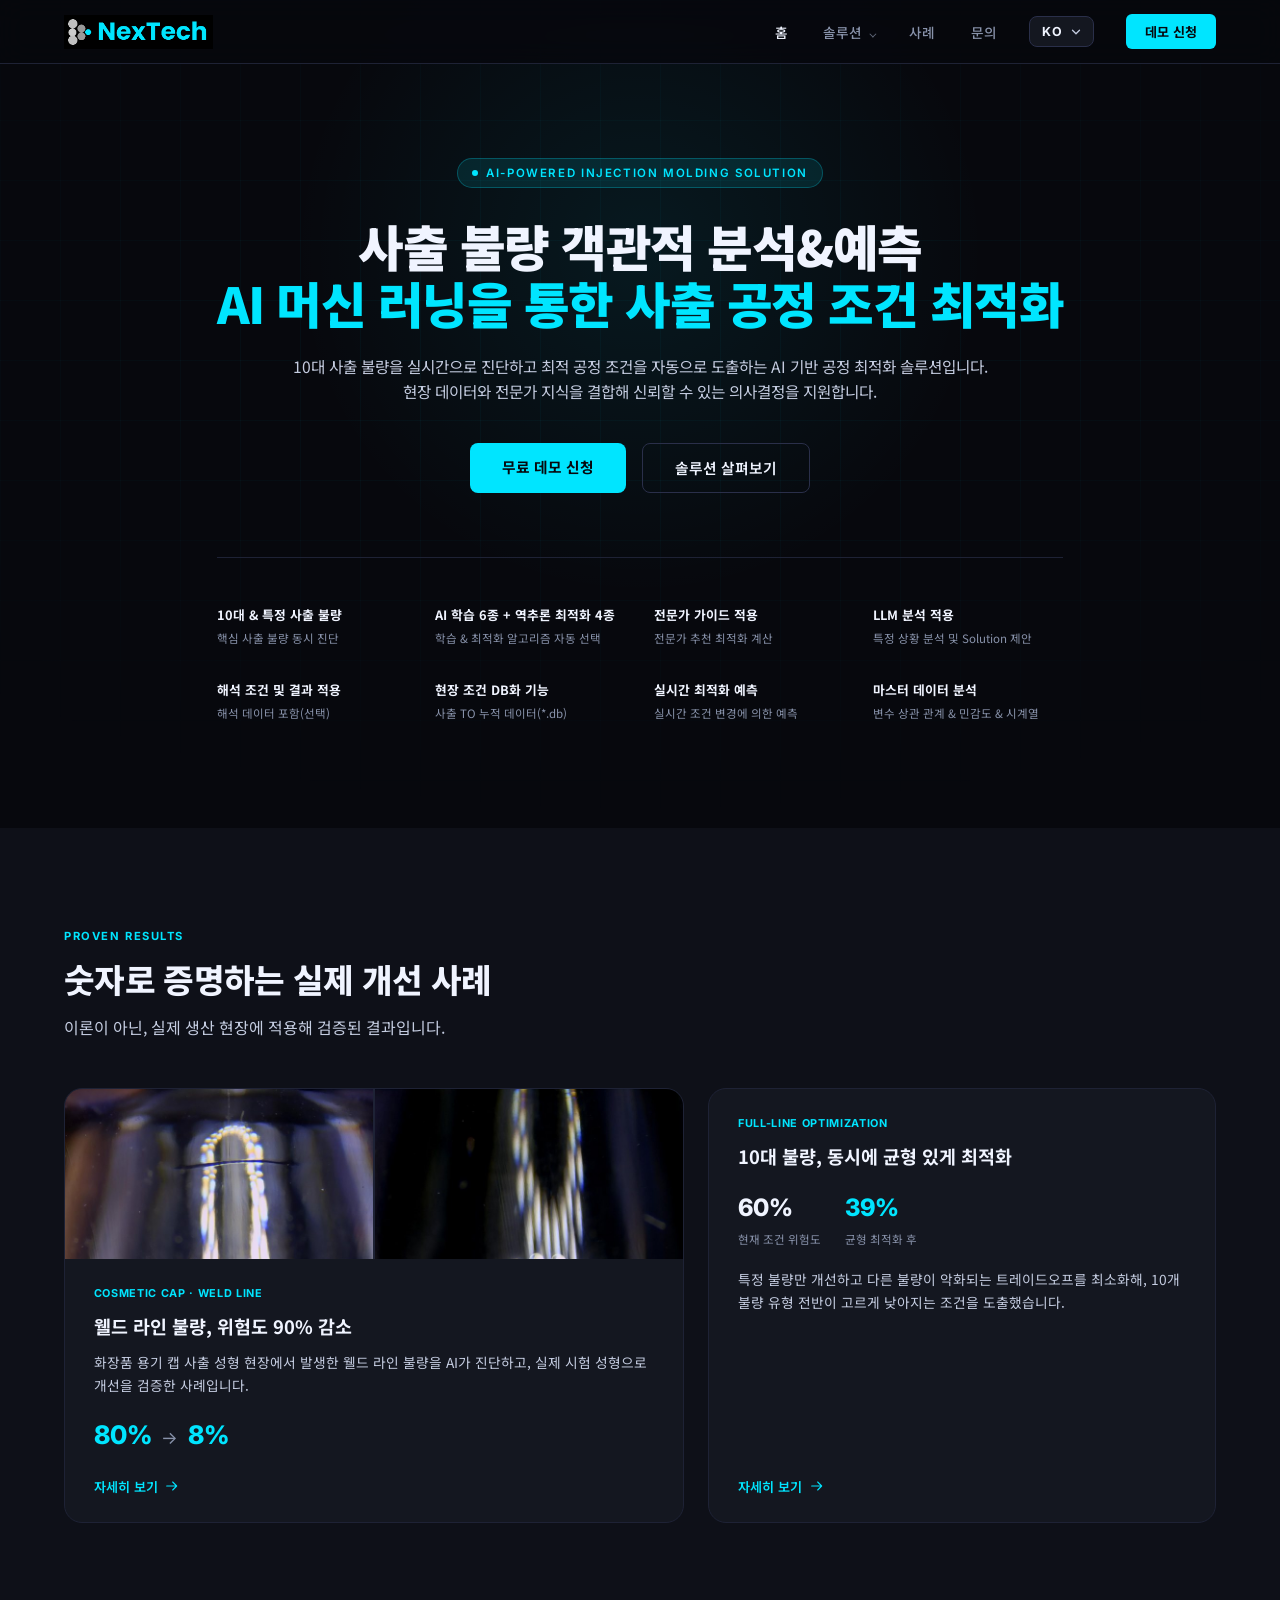
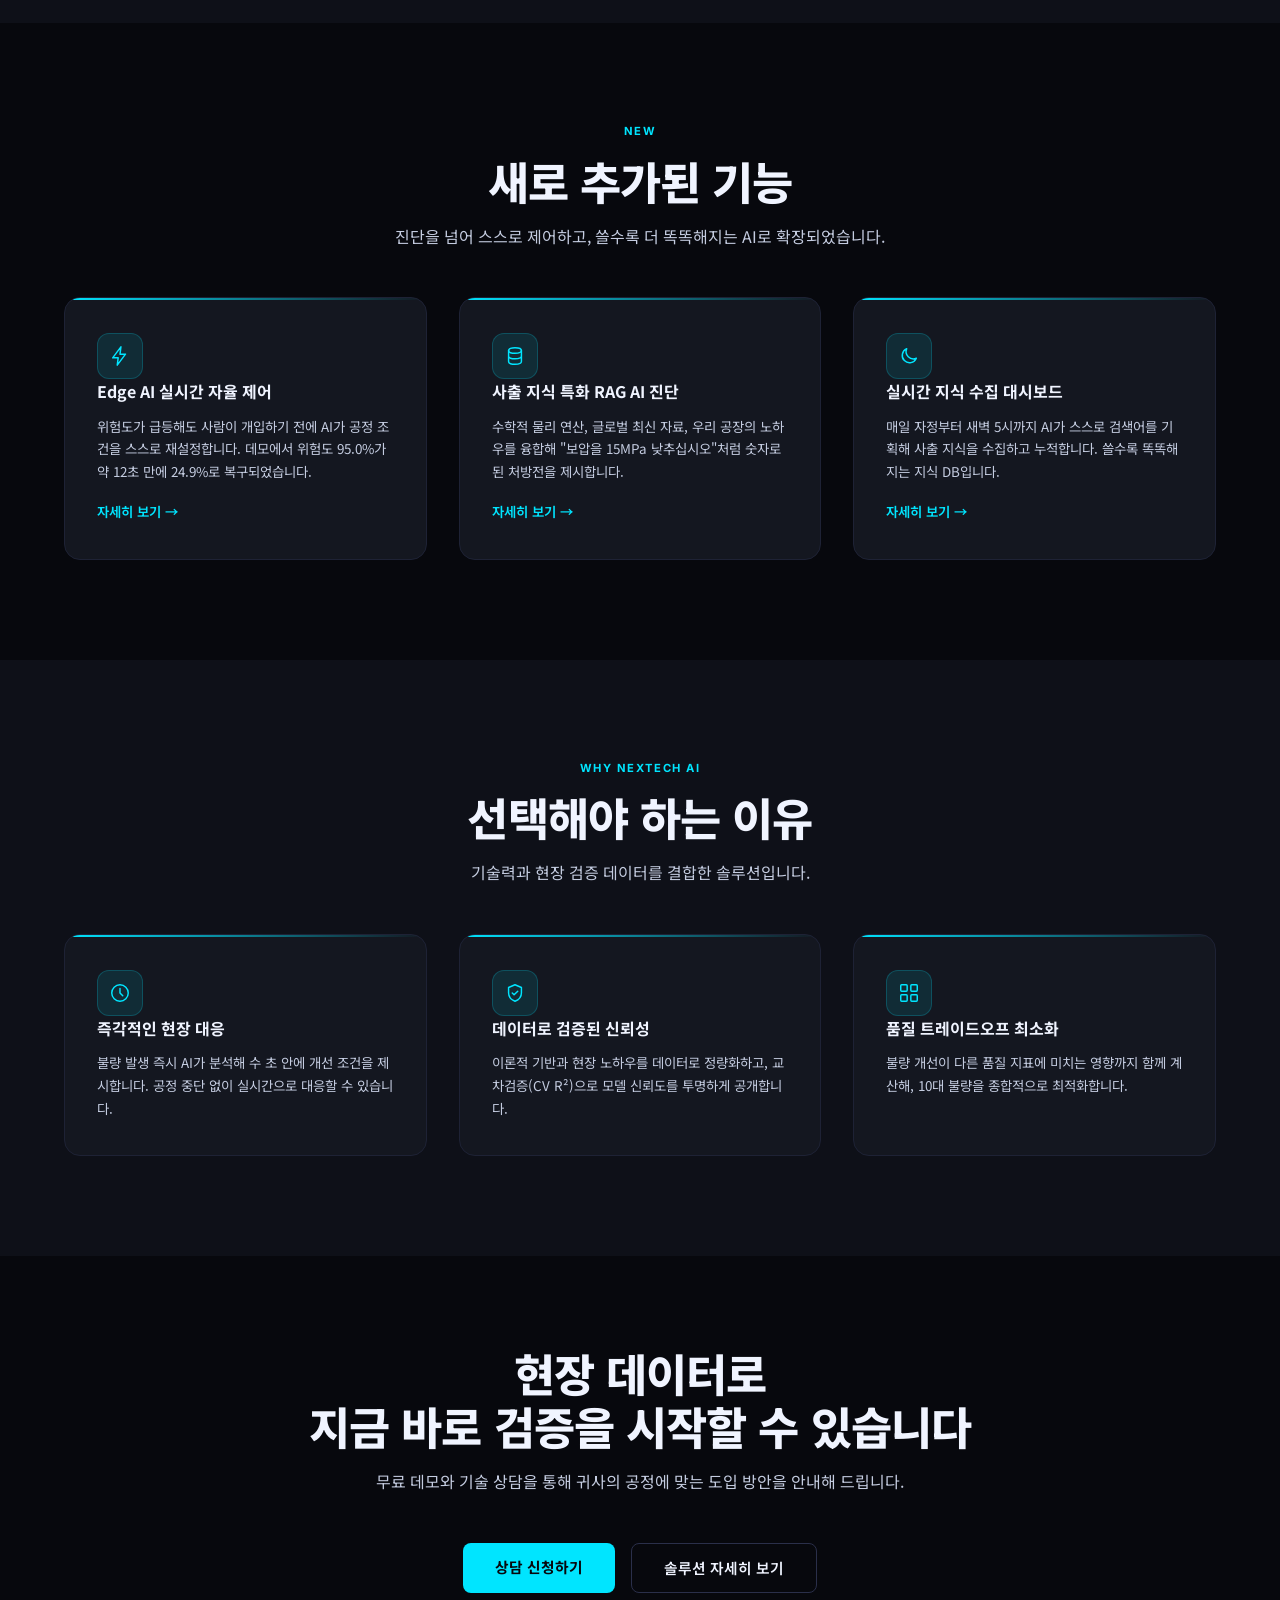
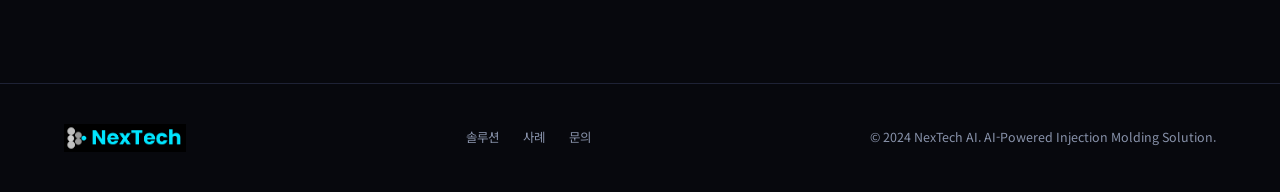
==== commit 940623d3: "Language switch: KO/EN/JA dropdown instead of pill toggle Co-Authored-By: Claude Opus 5.5 <noreply@a" ====
--- a/index.html
+++ b/index.html
@@ -34,7 +34,7 @@
 
 <link rel="preconnect" href="https://fonts.googleapis.com">
 <link href="https://fonts.googleapis.com/css2?family=Inter:wght@300;400;500;600;700;800;900&family=Noto+Sans+KR:wght@300;400;500;700;900&family=Noto+Sans+JP:wght@300;400;500;700;900&display=swap" rel="stylesheet">
-<link rel="stylesheet" href="css/style.css?v=4">
+<link rel="stylesheet" href="css/style.css?v=5">
 <link rel="stylesheet" href="css/nav-extra.css?v=2">
 </head>
 <body>
@@ -49,10 +49,13 @@
       <li><a href="case.html" data-i18n="nav-case">사례</a></li>
       <li><a href="contact.html" data-i18n="nav-contact">문의</a></li>
     </ul>
-    <div class="lang-toggle" role="group" aria-label="Language switch">
-      <button type="button" class="lang-btn active" data-lang-btn="ko">KO</button>
-      <button type="button" class="lang-btn" data-lang-btn="en">EN</button>
-      <button type="button" class="lang-btn" data-lang-btn="ja">JA</button>
+    <div class="lang-select">
+      <button type="button" class="lang-current" aria-haspopup="listbox" aria-expanded="false" aria-label="Language"><span class="lang-current-code">KO</span><svg class="lang-chev" viewBox="0 0 24 24" aria-hidden="true"><path d="M6 9l6 6 6-6"/></svg></button>
+      <div class="lang-menu" role="listbox" aria-label="Language">
+        <button type="button" class="lang-btn active" data-lang-btn="ko" role="option">KO</button>
+        <button type="button" class="lang-btn" data-lang-btn="en" role="option">EN</button>
+        <button type="button" class="lang-btn" data-lang-btn="ja" role="option">JA</button>
+      </div>
     </div>
     <a href="contact.html" class="nav-cta" data-i18n="nav-cta">데모 신청</a>
   </div>
@@ -65,10 +68,13 @@
   <a href="solution.html" data-i18n="nav-solution">솔루션</a>
   <a href="case.html" data-i18n="nav-case">사례</a>
   <a href="contact.html" data-i18n="nav-contact">문의</a>
-  <div class="lang-toggle" role="group" aria-label="Language switch">
-    <button type="button" class="lang-btn active" data-lang-btn="ko">KO</button>
-    <button type="button" class="lang-btn" data-lang-btn="en">EN</button>
-    <button type="button" class="lang-btn" data-lang-btn="ja">JA</button>
+  <div class="lang-select">
+    <button type="button" class="lang-current" aria-haspopup="listbox" aria-expanded="false" aria-label="Language"><span class="lang-current-code">KO</span><svg class="lang-chev" viewBox="0 0 24 24" aria-hidden="true"><path d="M6 9l6 6 6-6"/></svg></button>
+    <div class="lang-menu" role="listbox" aria-label="Language">
+      <button type="button" class="lang-btn active" data-lang-btn="ko" role="option">KO</button>
+      <button type="button" class="lang-btn" data-lang-btn="en" role="option">EN</button>
+      <button type="button" class="lang-btn" data-lang-btn="ja" role="option">JA</button>
+    </div>
   </div>
   <a href="contact.html" class="nav-cta" data-i18n="nav-cta">데모 신청</a>
 </div>
@@ -403,7 +409,7 @@
   "cta-btn2": "ソリューションを見る"
 };
 </script>
-<script src="js/main.js?v=2"></script>
+<script src="js/main.js?v=3"></script>
 <script src="js/nav-extra.js?v=2"></script>
 </body>
 </html>
--- a/css/style.css
+++ b/css/style.css
@@ -99,19 +99,34 @@
 }
 .nav-cta:hover { opacity: 0.85; }
 
-.lang-toggle {
-  display: flex; align-items: center; gap: 2px;
-  background: var(--panel); border: 1px solid var(--border2);
-  border-radius: 20px; padding: 3px;
-}
+/* 언어 선택 드롭다운 (KO / EN / JA) */
+.lang-select { position: relative; }
+.lang-current {
+  display: flex; align-items: center; gap: 0.45rem;
+  font-family: var(--font-en); font-size: 0.78rem; font-weight: 700; letter-spacing: 0.02em;
+  color: var(--white); background: var(--panel);
+  border: 1px solid var(--border2); border-radius: 8px;
+  padding: 0.42rem 0.6rem 0.42rem 0.8rem; cursor: pointer;
+  transition: border-color 0.2s, background 0.2s;
+}
+.lang-current:hover, .lang-select.open .lang-current { border-color: var(--cyan); }
+.lang-chev { width: 14px; height: 14px; stroke: var(--lgray); stroke-width: 2.2; fill: none; stroke-linecap: round; stroke-linejoin: round; transition: transform 0.2s; }
+.lang-select.open .lang-chev { transform: rotate(180deg); stroke: var(--cyan); }
+.lang-menu {
+  position: absolute; top: calc(100% + 6px); right: 0; z-index: 300;
+  min-width: 100%; display: none; flex-direction: column; gap: 2px;
+  background: var(--panel); border: 1px solid var(--border2); border-radius: 10px;
+  padding: 4px; box-shadow: 0 12px 28px rgba(0,0,0,0.45);
+}
+.lang-select.open .lang-menu { display: flex; }
 .lang-btn {
-  font-family: var(--font-en); font-size: 0.76rem; font-weight: 700;
-  color: var(--gray); background: transparent; border: none;
-  border-radius: 16px; padding: 0.32rem 0.85rem;
-  cursor: pointer; transition: background 0.2s, color 0.2s;
-}
-.lang-btn:hover { color: var(--white); }
-.lang-btn.active { background: var(--cyan); color: var(--bg); }
+  font-family: var(--font-en); font-size: 0.78rem; font-weight: 600; text-align: left;
+  color: var(--lgray); background: transparent; border: none;
+  border-radius: 6px; padding: 0.45rem 0.8rem; cursor: pointer;
+  transition: background 0.15s, color 0.15s;
+}
+.lang-btn:hover { color: var(--white); background: rgba(255,255,255,0.05); }
+.lang-btn.active { color: var(--cyan); background: var(--cyan-dim); }
 
 .nav-toggle {
   display: none;
@@ -140,7 +155,7 @@
   text-decoration: none; padding: 1rem 0;
   border-bottom: 1px solid var(--border);
 }
-.mobile-menu .lang-toggle { margin-top: 1.5rem; align-self: flex-start; }
+.mobile-menu .lang-select { margin-top: 1.5rem; align-self: flex-start; }
 .mobile-menu .nav-cta { margin-top: 1rem; text-align: center; padding: 0.9rem; }
 
 /* ── PAGE HEADER (sub-pages) ── */
@@ -614,13 +629,9 @@
 .reveal.visible { opacity: 1; transform: translateY(0); }
 
 /* ── RESPONSIVE ── */
-@media (min-width: 901px) and (max-width: 1100px) {   /* KO/EN/JA 3개 버튼이 들어가도록 좁은 화면에서 메뉴 간격만 조금 줄임 */
-  .nav-right { gap: 1.3rem; }
-  .nav-links { gap: 1.5rem; }
-}
 @media (max-width: 900px) {
   .nav-links { display: none; }
-  .nav-right .lang-toggle, .nav-right .nav-cta { display: none; }
+  .nav-right .lang-select, .nav-right .nav-cta { display: none; }
   .nav-toggle { display: flex; }
 
   section { padding: 70px 6vw; }
